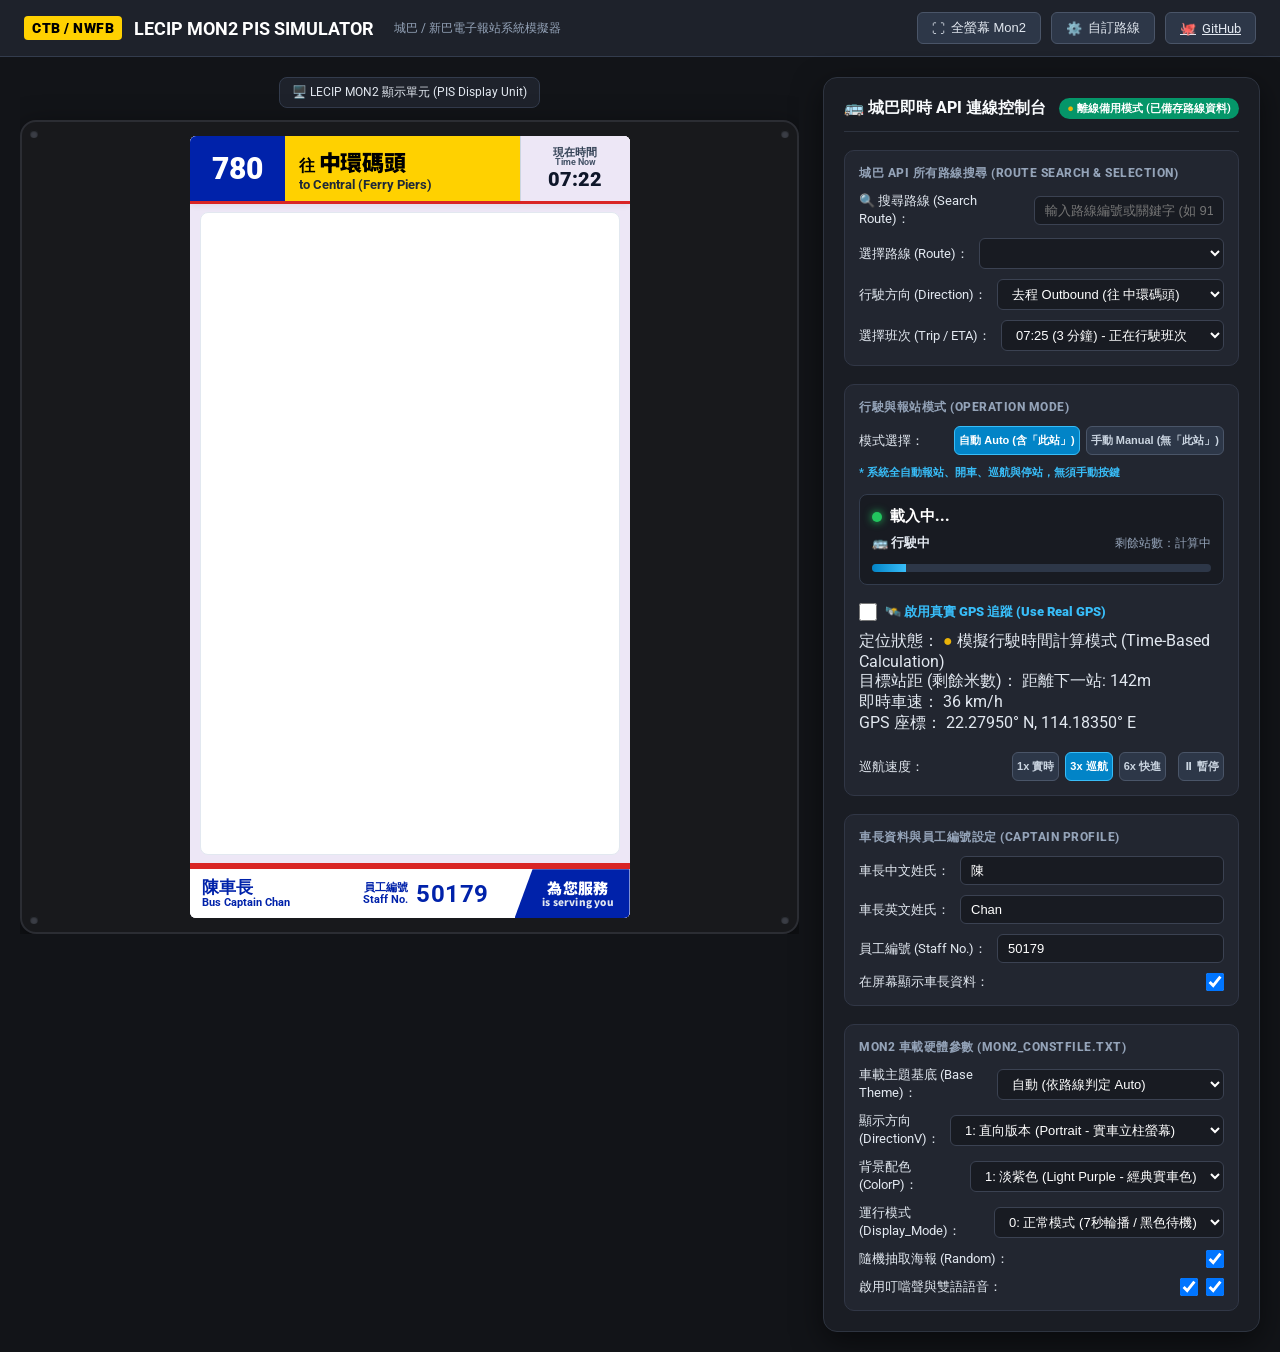
==== standalone.html @ 945780d8 "Add files via upload" ====
<!DOCTYPE html>
<html lang="zh-HK">
<head>
  <meta charset="UTF-8">
  <meta name="viewport" content="width=device-width, initial-scale=1.0">
  <title>CTB LECIP MON2 SIMULATOR | 城巴旅客資訊系統模擬器</title>
    <link rel="preconnect" href="https://fonts.googleapis.com">
  <link rel="preconnect" href="https://fonts.gstatic.com" crossorigin>
  <link href="https://fonts.googleapis.com/css2?family=Noto+Sans+HK:wght@400;500;700;900&family=Roboto:ital,wght@0,400;0,500;0,700;0,900;1,700&display=swap" rel="stylesheet">
  <style>
/* ==========================================================================
   CTB LECIP MON2 SIMULATOR - STYLESHEET
   Authentic Citybus / NWFB LECIP Mon2 Passenger Information System (PIS)
   ========================================================================== */

:root {
  --ctb-yellow: #FFD100;
  --ctb-blue: #004B87;
  --ctb-red: #D92525;
  --ctb-navy: #002B49;
  --cityflyer-red: #7A0016;
  --cityflyer-gold: #E5A823;
  --rickshaw-red: #8B1E1E;
  --nwfb-orange: #FF6600;
  --nwfb-green: #008060;
  --screen-grey-bg: #EAEBED;
  --screen-purple-bg: #EDE7F6;
  --lcd-border: #262626;
  --font-family: -apple-system, BlinkMacSystemFont, "Segoe UI", "PingFang HK", "Noto Sans HK", "Microsoft JhengHei", Roboto, sans-serif;
}

* {
  box-sizing: border-box;
  margin: 0;
  padding: 0;
}

body {
  font-family: var(--font-family);
  background: #121418;
  color: #E2E8F0;
  min-height: 100vh;
  display: flex;
  flex-direction: column;
  overflow-x: hidden;
}

/* App Header */
.app-topbar {
  background: #1E222B;
  border-bottom: 1px solid #333C4D;
  padding: 12px 24px;
  display: flex;
  justify-content: space-between;
  align-items: center;
  flex-wrap: wrap;
  gap: 12px;
}

.brand-title {
  display: flex;
  align-items: center;
  gap: 12px;
}

.ctb-badge {
  background: var(--ctb-yellow);
  color: #000;
  font-weight: 900;
  font-size: 14px;
  padding: 4px 8px;
  border-radius: 4px;
  letter-spacing: 0.5px;
}

.app-title-text {
  font-size: 18px;
  font-weight: 700;
  color: #FFF;
}

.app-subtitle {
  font-size: 12px;
  color: #94A3B8;
  margin-left: 8px;
}

.topbar-actions {
  display: flex;
  gap: 10px;
}

.btn-top {
  background: #2D3748;
  color: #E2E8F0;
  border: 1px solid #4A5568;
  padding: 6px 14px;
  border-radius: 6px;
  font-size: 13px;
  cursor: pointer;
  display: inline-flex;
  align-items: center;
  gap: 6px;
  transition: all 0.2s;
}

.btn-top:hover {
  background: #3B475A;
  color: #FFF;
}

/* Main Workspace Layout */
.app-workspace {
  display: flex;
  flex: 1;
  padding: 20px;
  gap: 24px;
  justify-content: center;
  align-items: flex-start;
  max-width: 1500px;
  margin: 0 auto;
  width: 100%;
}

/* Left: Display Viewport */
.display-viewport-container {
  display: flex;
  flex-direction: column;
  align-items: center;
  gap: 12px;
}

.viewport-toolbar {
  display: flex;
  gap: 8px;
  background: #1E222B;
  padding: 6px 12px;
  border-radius: 8px;
  border: 1px solid #333C4D;
  font-size: 12px;
}

.screen-housing {
  background: #18191C;
  padding: 16px;
  border-radius: 20px;
  box-shadow: 0 20px 40px rgba(0,0,0,0.6), inset 0 2px 4px rgba(255,255,255,0.1);
  border: 2px solid #2B2D33;
  position: relative;
}

.housing-bolt {
  position: absolute;
  width: 8px;
  height: 8px;
  background: #3A3D45;
  border-radius: 50%;
  box-shadow: inset 0 1px 2px rgba(0,0,0,0.8);
}
.bolt-tl { top: 8px; left: 8px; }
.bolt-tr { top: 8px; right: 8px; }
.bolt-bl { bottom: 8px; left: 8px; }
.bolt-br { bottom: 8px; right: 8px; }

/* The Mon2 Screen Frame */
.mon2-frame {
  background: var(--screen-grey-bg);
  color: #111827;
  overflow: hidden;
  position: relative;
  display: flex;
  flex-direction: column;
  box-shadow: inset 0 0 10px rgba(0,0,0,0.25);
  transition: all 0.3s cubic-bezier(0.4, 0, 0.2, 1);
  user-select: none;
}

/* Aspect Ratios: Vertical (9:16 ~ 420x746) vs Horizontal (16:9 ~ 720x405) */
.mon2-frame.vertical {
  width: 420px;
  height: 750px;
  border-radius: 8px;
}

.mon2-frame.horizontal {
  width: 760px;
  height: 440px;
  border-radius: 8px;
}

/* Theme Variations */
.mon2-frame.theme-grey {
  --mon2-bg: var(--screen-grey-bg);
  --mon2-card-bg: #FFFFFF;
}

.mon2-frame.theme-purple {
  --mon2-bg: var(--screen-purple-bg);
  --mon2-card-bg: #FAF5FF;
}

/* Screen Layers */
.screen-layer {
  position: absolute;
  top: 0;
  left: 0;
  width: 100%;
  height: 100%;
  display: flex;
  flex-direction: column;
  background: var(--mon2-bg);
}

.screen-layer.hidden {
  display: none !important;
}

#screen-off {
  background: #080808;
  box-shadow: inset 0 0 40px rgba(0,0,0,0.9);
  z-index: 100;
}

/* Standby Screens */
#screen-standby {
  z-index: 90;
  background: #0F172A;
  color: #F8FAFC;
  justify-content: center;
  align-items: center;
  padding: 30px;
  text-align: center;
}

/* Test Mode Blue Screen (Display_Mode=1 in Readme) */
.mon2-frame.display-mode-blue #screen-standby {
  background: #0044AA !important;
  color: #FFFFFF !important;
}

.standby-content {
  display: flex;
  flex-direction: column;
  align-items: center;
  gap: 16px;
}

.standby-logo .brand-text {
  font-size: 24px;
  font-weight: 900;
  letter-spacing: 2px;
  color: var(--ctb-yellow);
  text-shadow: 0 2px 4px rgba(0,0,0,0.5);
}

.standby-title {
  font-size: 32px;
  font-weight: 800;
  letter-spacing: 1px;
}

.standby-en {
  font-size: 16px;
  font-weight: 600;
  color: #94A3B8;
  letter-spacing: 2px;
}

.standby-clock {
  font-size: 48px;
  font-family: "Courier New", monospace;
  font-weight: 900;
  color: #38BDF8;
  background: rgba(0,0,0,0.4);
  padding: 8px 24px;
  border-radius: 8px;
  margin: 10px 0;
}

.standby-msg {
  font-size: 15px;
  line-height: 1.5;
  color: #CBD5E1;
}

.standby-qr-box {
  margin-top: 15px;
  display: flex;
  align-items: center;
  gap: 16px;
  background: rgba(255,255,255,0.1);
  padding: 12px 20px;
  border-radius: 10px;
  text-align: left;
}

.qr-mock {
  width: 54px;
  height: 54px;
  background: #FFF;
  border-radius: 4px;
  display: flex;
  justify-content: center;
  align-items: center;
  position: relative;
}

.qr-mock::before {
  content: "";
  position: absolute;
  width: 42px;
  height: 42px;
  background: repeating-conic-gradient(#000 0% 25%, #FFF 0% 50%) 50% / 10px 10px;
}

.qr-text {
  font-size: 13px;
  color: #FFF;
  line-height: 1.4;
}

/* ==========================================================================
   MON2 ACTIVE SCREEN UI
   ========================================================================== */
#screen-run {
  display: flex;
  flex-direction: column;
  height: 100%;
}

/* 1. Header Bar */
.mon2-header {
  background: #FFFFFF;
  display: flex;
  align-items: center;
  padding: 10px 14px;
  border-bottom: 3px solid var(--ctb-yellow);
  box-shadow: 0 2px 6px rgba(0,0,0,0.06);
  gap: 12px;
  min-height: 68px;
}

.mode-cityflyer .mon2-header {
  border-bottom: 3px solid var(--cityflyer-gold);
}

.mode-rickshaw .mon2-header {
  border-bottom: 3px solid #FFD700;
}

.mode-nwfb .mon2-header {
  border-bottom: 3px solid var(--nwfb-orange);
}

.header-route-badge {
  background: var(--ctb-yellow);
  color: #000;
  font-weight: 900;
  font-size: 30px;
  padding: 4px 14px;
  border-radius: 8px;
  box-shadow: 0 2px 4px rgba(0,0,0,0.15);
  display: flex;
  align-items: center;
  justify-content: center;
  min-width: 80px;
  line-height: 1.1;
}

.header-dest-box {
  flex: 1;
  display: flex;
  flex-direction: column;
  justify-content: center;
  overflow: hidden;
}

.dest-zh {
  font-size: 22px;
  font-weight: 900;
  color: #111827;
  white-space: nowrap;
  overflow: hidden;
  text-overflow: ellipsis;
}

.dest-en {
  font-size: 13px;
  font-weight: 700;
  color: #4B5563;
  white-space: nowrap;
  overflow: hidden;
  text-overflow: ellipsis;
}

.header-time-box {
  text-align: right;
  min-width: 75px;
}

.time-label {
  font-size: 10px;
  font-weight: 600;
  color: #6B7280;
}

.time-value {
  font-size: 22px;
  font-weight: 900;
  color: #1F2937;
  font-family: "Segoe UI", Roboto, monospace;
}

/* Universal Hidden */
.hidden {
  display: none !important;
}

/* 2. Main Content Area */
.mon2-main {
  flex: 1;
  position: relative;
  overflow: hidden;
  display: flex;
  flex-direction: column;
  padding: 8px 10px;
  min-height: 0;
}

/* Mon2 Content Pages (Strictly One Active at a Time - 輪流轉頁，絕不堆疊) */
.content-page {
  display: none !important;
  flex: 1;
  flex-direction: column;
  height: 100%;
  max-height: 100%;
  overflow: hidden;
}

.content-page.active {
  display: flex !important;
  animation: fadeIn 0.3s ease-out;
}

@keyframes fadeIn {
  from { opacity: 0; transform: translateY(6px); }
  to { opacity: 1; transform: translateY(0); }
}

/* PAGE 0: Primary Stop Announcement */
#page-stop-primary {
  display: flex;
  flex-direction: column;
  gap: 10px;
}

.stop-status-badge {
  background: var(--ctb-blue);
  color: #FFF;
  display: inline-flex;
  align-items: baseline;
  gap: 8px;
  padding: 5px 14px;
  border-radius: 6px;
  align-self: flex-start;
  box-shadow: 0 2px 4px rgba(0,0,0,0.1);
}

.mode-cityflyer .stop-status-badge {
  background: var(--cityflyer-red);
}

.stop-status-badge.arrived {
  background: #16A34A !important;
}

.status-zh {
  font-size: 18px;
  font-weight: 900;
}

.status-en {
  font-size: 12px;
  font-weight: 700;
  text-transform: capitalize;
}

.stop-number-box {
  background: #1F2937;
  color: #FFF;
  font-size: 26px;
  font-weight: 900;
  width: 44px;
  height: 44px;
  border-radius: 8px;
  display: flex;
  align-items: center;
  justify-content: center;
  margin-top: -4px;
}

.stop-name-container {
  margin-top: 4px;
}

.stop-name-zh {
  font-size: 38px;
  font-weight: 900;
  color: #0F172A;
  line-height: 1.15;
  letter-spacing: -0.5px;
}

.stop-name-en {
  font-size: 22px;
  font-weight: 800;
  color: #334155;
  line-height: 1.2;
  margin-top: 2px;
}

.stop-sub-title {
  font-size: 13px;
  font-weight: 600;
  color: #64748B;
  margin-top: 4px;
}

/* Landmarks & Secondary Box */
.stop-secondary-box {
  margin-top: 8px;
  display: flex;
  flex-direction: column;
  gap: 8px;
  flex: 1;
}

.landmarks-list {
  display: flex;
  flex-wrap: wrap;
  gap: 6px;
}

.landmark-item {
  background: #FFFFFF;
  color: #1E293B;
  font-size: 13px;
  font-weight: 700;
  padding: 4px 10px;
  border-radius: 6px;
  border: 1px solid #CBD5E1;
  box-shadow: 0 1px 2px rgba(0,0,0,0.04);
}

.special-notice-card {
  background: #FFFBEB;
  border: 1.5px solid #F59E0B;
  border-radius: 8px;
  padding: 10px 12px;
  display: flex;
  gap: 10px;
  box-shadow: 0 2px 4px rgba(245,158,11,0.1);
}

.special-notice-card.hidden {
  display: none;
}

.notice-icon {
  font-size: 20px;
}

.notice-body {
  flex: 1;
}

.notice-zh {
  font-size: 12px;
  font-weight: 800;
  color: #92400E;
  line-height: 1.4;
}

.notice-en {
  font-size: 11px;
  font-weight: 600;
  color: #B45309;
  line-height: 1.3;
  margin-top: 4px;
}

/* Terminus Alert Card */
.terminus-alert-card {
  margin-top: auto;
  background: linear-gradient(135deg, #1E293B, #0F172A);
  color: #FFF;
  padding: 18px;
  border-radius: 12px;
  text-align: center;
  border: 2px solid var(--ctb-yellow);
  box-shadow: 0 4px 12px rgba(0,0,0,0.2);
}

.terminus-title {
  font-size: 24px;
  font-weight: 900;
  color: var(--ctb-yellow);
  letter-spacing: 1px;
}

.terminus-desc {
  font-size: 14px;
  font-weight: 700;
  margin-top: 8px;
  line-height: 1.4;
}

.terminus-thanks {
  font-size: 11px;
  color: #94A3B8;
  margin-top: 10px;
}

/* Section Title Bar (For pages 1 & 2) */
.section-title-bar {
  background: #FFFFFF;
  padding: 8px 14px;
  border-radius: 8px;
  display: flex;
  align-items: baseline;
  gap: 8px;
  box-shadow: 0 1px 3px rgba(0,0,0,0.06);
  border-left: 4px solid var(--ctb-blue);
  margin-bottom: 10px;
}

.section-title-bar.interchange-header {
  border-left-color: #059669;
}

.bar-zh {
  font-size: 18px;
  font-weight: 900;
  color: #0F172A;
}

.bar-en {
  font-size: 13px;
  font-weight: 700;
  color: #64748B;
}

.page-indicator {
  margin-left: auto;
  font-size: 12px;
  font-weight: 800;
  color: #94A3B8;
}

/* PAGE 1: Upcoming Stops Progression */
.upcoming-stops-list {
  display: flex;
  flex-direction: column;
  gap: 8px;
  flex: 1;
}

.progress-stop-row {
  background: #FFFFFF;
  border-radius: 8px;
  padding: 10px 14px;
  display: flex;
  align-items: center;
  gap: 12px;
  border: 1px solid #E2E8F0;
  transition: all 0.2s;
}

.progress-stop-row.current-stop {
  border: 2px solid var(--ctb-blue);
  background: #EFF6FF;
}

.stop-dot-col {
  display: flex;
  flex-direction: column;
  align-items: center;
  position: relative;
  width: 16px;
}

.stop-dot-col .dot {
  width: 12px;
  height: 12px;
  border-radius: 50%;
  background: #94A3B8;
  border: 2px solid #FFF;
  box-shadow: 0 0 0 1px #CBD5E1;
}

.stop-dot-col .active-dot {
  background: var(--ctb-blue);
  box-shadow: 0 0 0 2px var(--ctb-yellow);
}

.stop-seq-col {
  font-size: 16px;
  font-weight: 800;
  color: #64748B;
  min-width: 22px;
}

.stop-names-col {
  flex: 1;
  overflow: hidden;
}

.stop-names-col .name-zh {
  font-size: 17px;
  font-weight: 900;
  color: #0F172A;
  white-space: nowrap;
  overflow: hidden;
  text-overflow: ellipsis;
}

.tag-term {
  background: var(--ctb-red);
  color: #FFF;
  font-size: 10px;
  padding: 1px 4px;
  border-radius: 3px;
  vertical-align: middle;
  margin-left: 4px;
}

.stop-names-col .name-en {
  font-size: 12px;
  font-weight: 700;
  color: #64748B;
  white-space: nowrap;
  overflow: hidden;
  text-overflow: ellipsis;
}

.stop-eta-col {
  text-align: right;
  min-width: 70px;
}

.stop-eta-col .eta-num {
  font-size: 18px;
  font-weight: 900;
  color: #0284C7;
}

.stop-eta-col .eta-unit {
  font-size: 10px;
  font-weight: 600;
  color: #64748B;
  display: block;
}

/* PAGE 2: Interchange Routes Table */
.interchange-table-wrapper {
  background: #FFFFFF;
  border-radius: 8px;
  overflow: hidden;
  border: 1px solid #E2E8F0;
  flex: 1;
}

.interchange-table {
  width: 100%;
  border-collapse: collapse;
}

.interchange-table th {
  background: #F8FAFC;
  padding: 8px 10px;
  font-size: 12px;
  font-weight: 800;
  color: #475569;
  border-bottom: 2px solid #CBD5E1;
  text-align: left;
}

.interchange-table td {
  padding: 10px;
  border-bottom: 1px solid #F1F5F9;
  vertical-align: middle;
}

.ic-route-badge {
  background: #1E293B;
  color: #FFF;
  font-weight: 900;
  font-size: 15px;
  padding: 3px 8px;
  border-radius: 4px;
  display: inline-block;
}

.ic-dest-zh {
  font-size: 15px;
  font-weight: 900;
  color: #0F172A;
}

.ic-dest-en {
  font-size: 11px;
  font-weight: 600;
  color: #64748B;
}

.ic-eta-val {
  font-size: 18px;
  color: #059669;
}

.ic-eta-unit {
  font-size: 10px;
  font-weight: 600;
  color: #64748B;
  line-height: 1;
}

.interchange-footer {
  font-size: 10px;
  color: #64748B;
  text-align: center;
  margin-top: 6px;
}

/* PAGE 3: Electronic Poster */
#page-poster {
  display: flex;
  flex-direction: column;
}

.poster-container {
  background: #FFFFFF;
  border-radius: 12px;
  padding: 20px;
  box-shadow: 0 4px 12px rgba(0,0,0,0.06);
  display: flex;
  flex-direction: column;
  align-items: center;
  text-align: center;
  flex: 1;
}

.poster-tag {
  background: #F1F5F9;
  color: #475569;
  font-size: 11px;
  font-weight: 800;
  padding: 4px 12px;
  border-radius: 20px;
  text-transform: uppercase;
  margin-bottom: 16px;
}

.poster-visual {
  margin: 10px 0 16px 0;
}

.poster-icon-wrapper {
  width: 96px;
  height: 96px;
  border-radius: 24px;
  display: flex;
  align-items: center;
  justify-content: center;
  box-shadow: 0 8px 16px rgba(0,0,0,0.15);
}

.poster-title-zh {
  font-size: 26px;
  font-weight: 900;
  color: #0F172A;
  margin-bottom: 4px;
}

.poster-title-en {
  font-size: 16px;
  font-weight: 800;
  color: #475569;
  margin-bottom: 12px;
}

.poster-desc-zh {
  font-size: 14px;
  font-weight: 700;
  color: #334155;
  line-height: 1.5;
  margin-bottom: 6px;
}

.poster-desc-en {
  font-size: 12px;
  font-weight: 600;
  color: #64748B;
  line-height: 1.4;
}

/* 3. Footer Bar */
.mon2-footer {
  background: #FFFFFF;
  border-top: 2px solid #CBD5E1;
  padding: 8px 14px;
  display: flex;
  justify-content: space-between;
  align-items: center;
  min-height: 48px;
  font-size: 13px;
  gap: 10px;
}

.footer-brand {
  font-weight: 900;
  color: var(--ctb-blue);
  font-size: 14px;
  letter-spacing: 0.5px;
}

.mode-cityflyer .footer-brand {
  color: var(--cityflyer-red);
}

.footer-driver-box {
  background: #F1F5F9;
  padding: 4px 10px;
  border-radius: 6px;
  border: 1px dashed #94A3B8;
  cursor: pointer;
  display: flex;
  align-items: center;
  font-size: 12px;
  color: #475569;
  transition: all 0.2s;
  max-width: 62%;
  overflow: hidden;
}

.footer-driver-box:hover {
  background: #E2E8F0;
  border-color: #64748B;
}

.driver-info {
  display: flex;
  align-items: baseline;
  gap: 5px;
  white-space: nowrap;
  overflow: hidden;
  text-overflow: ellipsis;
}

.driver-label {
  font-weight: 700;
  color: #64748B;
  font-size: 11px;
}

.driver-name-zh {
  font-weight: 900;
  color: #0F172A;
  font-size: 13px;
}

.driver-name-en {
  font-weight: 700;
  color: #334155;
  font-size: 11px;
}

.driver-id-val {
  font-weight: 800;
  color: #0284C7;
  font-size: 11px;
  margin-left: 2px;
}

.app-promo-wrap {
  display: flex;
  align-items: center;
  gap: 6px;
  color: #0284C7;
  font-weight: 700;
}

.app-promo-wrap.hidden {
  display: none;
}

.footer-fare {
  font-size: 12px;
  color: #64748B;
}

.footer-fare strong {
  font-size: 15px;
  color: #0F172A;
}

/* Horizontal Layout Adaptations */
.mon2-frame.horizontal .mon2-main {
  flex-direction: row;
  gap: 16px;
}

.mon2-frame.horizontal #page-stop-primary {
  flex: 1.2;
}

.mon2-frame.horizontal .stop-name-zh {
  font-size: 32px;
}

.mon2-frame.horizontal .stop-name-en {
  font-size: 18px;
}

/* ==========================================================================
   RIGHT: DRIVER / SIMULATOR CONTROL CONSOLE
   ========================================================================== */
.control-console {
  background: #1A1D24;
  border: 1px solid #2E3440;
  border-radius: 14px;
  width: 480px;
  padding: 20px;
  box-shadow: 0 10px 30px rgba(0,0,0,0.5);
  display: flex;
  flex-direction: column;
  gap: 18px;
}

.console-header {
  border-bottom: 1px solid #2E3440;
  padding-bottom: 12px;
  display: flex;
  justify-content: space-between;
  align-items: center;
}

.console-title {
  font-size: 16px;
  font-weight: 800;
  color: #F8FAFC;
  display: flex;
  align-items: center;
  gap: 8px;
}

.console-status-pill {
  font-size: 11px;
  font-weight: 700;
  padding: 3px 8px;
  border-radius: 12px;
  background: #059669;
  color: #FFF;
}

.console-section {
  background: #222630;
  border: 1px solid #313746;
  border-radius: 10px;
  padding: 14px;
  display: flex;
  flex-direction: column;
  gap: 10px;
}

.section-label {
  font-size: 12px;
  font-weight: 800;
  color: #94A3B8;
  text-transform: uppercase;
  letter-spacing: 0.5px;
}

/* Control Buttons Grid */
.controls-grid {
  display: grid;
  grid-template-columns: repeat(2, 1fr);
  gap: 10px;
}

.btn-ctrl {
  background: #2D3748;
  color: #F8FAFC;
  border: 1px solid #4A5568;
  padding: 10px 14px;
  border-radius: 8px;
  font-size: 13px;
  font-weight: 700;
  cursor: pointer;
  display: flex;
  align-items: center;
  justify-content: center;
  gap: 8px;
  transition: all 0.2s;
}

.btn-ctrl:hover {
  background: #3B475A;
  border-color: #718096;
}

.btn-ctrl.btn-primary {
  background: #0284C7;
  border-color: #38BDF8;
}

.btn-ctrl.btn-primary:hover {
  background: #0369A1;
}

.btn-ctrl.btn-success {
  background: #16A34A;
  border-color: #4ADE80;
}

.btn-ctrl.btn-success:hover {
  background: #15803D;
}

.btn-ctrl.btn-danger {
  background: #DC2626;
  border-color: #F87171;
}

.btn-ctrl.btn-danger:hover {
  background: #B91C1C;
}

.form-row {
  display: flex;
  align-items: center;
  justify-content: space-between;
  font-size: 13px;
  gap: 10px;
}

.form-select, .form-input {
  background: #181B22;
  border: 1px solid #3B4252;
  color: #FFF;
  padding: 6px 10px;
  border-radius: 6px;
  font-size: 13px;
  flex: 1;
}

/* Custom Route Modal */
.modal-overlay {
  position: fixed;
  top: 0;
  left: 0;
  width: 100vw;
  height: 100vh;
  background: rgba(0,0,0,0.75);
  display: flex;
  align-items: center;
  justify-content: center;
  z-index: 999;
}

.modal-overlay.hidden {
  display: none;
}

.modal-card {
  background: #1E222B;
  border: 1px solid #3E4759;
  border-radius: 12px;
  width: 90%;
  max-width: 650px;
  padding: 24px;
  max-height: 90vh;
  overflow-y: auto;
  display: flex;
  flex-direction: column;
  gap: 16px;
}

.modal-title {
  font-size: 18px;
  font-weight: 800;
  color: #FFF;
}

.json-textarea {
  width: 100%;
  height: 250px;
  background: #121418;
  color: #38BDF8;
  border: 1px solid #333C4D;
  border-radius: 6px;
  padding: 10px;
  font-family: monospace;
  font-size: 12px;
  resize: vertical;
}

/* Responsive adjustments */
@media (max-width: 980px) {
  .app-workspace {
    flex-direction: column;
    align-items: center;
  }
  .control-console {
    width: 100%;
    max-width: 480px;
  }
}


/* ==========================================================================
   PHOTO 1 & PHOTO 2 REAL-LIFE BUS DISPLAY ADAPTATIONS
   ========================================================================== */

/* Visibility toggles between Vertical and Horizontal screens */
.mon2-frame.vertical .vertical-only {
  display: flex !important;
}
.mon2-frame.vertical .horizontal-only {
  display: none !important;
}

.mon2-frame.horizontal .vertical-only {
  display: none !important;
}
.mon2-frame.horizontal .horizontal-only {
  display: flex !important;
}

/* 1. Header Layout Adaptations */
.dest-zh-wrap {
  display: flex;
  align-items: baseline;
  gap: 4px;
}
.dest-prefix {
  font-size: 16px;
  font-weight: 700;
  color: #374151;
}

/* Horizontal Screen Header Driver Card (Photo 2 Reference) */
.header-driver-box {
  background: #E6007E;
  color: #FFFFFF;
  border-radius: 6px;
  padding: 4px 12px;
  display: flex;
  align-items: center;
  box-shadow: 0 1px 3px rgba(0,0,0,0.2);
  cursor: pointer;
  transition: all 0.2s;
  user-select: none;
}

.header-driver-box:hover {
  filter: brightness(1.08);
}

.mode-ctb .header-driver-box {
  background: #004B87;
}

.h-driver-wrap {
  display: flex;
  align-items: center;
  gap: 16px;
}

.h-driver-col {
  display: flex;
  flex-direction: column;
  justify-content: center;
}

.col-name .h-driver-name-zh {
  font-size: 15px;
  font-weight: 900;
  line-height: 1.1;
}
.col-name .h-driver-name-en {
  font-size: 10px;
  font-weight: 600;
  opacity: 0.9;
}

.col-motto .h-motto-zh {
  font-size: 15px;
  font-weight: 900;
  line-height: 1.1;
}
.col-motto .h-motto-en {
  font-size: 10px;
  font-weight: 600;
  opacity: 0.9;
}

.col-id .h-id-label {
  font-size: 9px;
  font-weight: 700;
  opacity: 0.85;
}
.col-id .h-id-num {
  font-size: 20px;
  font-weight: 900;
  font-family: -apple-system, BlinkMacSystemFont, "Segoe UI", Roboto, monospace;
  line-height: 1;
}

.h-driver-app {
  font-size: 12px;
  font-weight: 800;
  display: flex;
  align-items: center;
  gap: 6px;
}

/* 2. Vertical Subheader Bar & Stop Ladder (Photo 1 Reference) */
.stop-subheader-bar {
  display: flex;
  justify-content: space-between;
  align-items: center;
  padding: 4px 8px;
  background: #F8FAFC;
  border-bottom: 1px solid #E2E8F0;
}

.stop-status-pill {
  display: inline-flex;
  align-items: center;
  gap: 6px;
  background: #F97316;
  color: #FFFFFF;
  padding: 3px 10px;
  border-radius: 4px;
  font-weight: 900;
  box-shadow: 0 1px 2px rgba(0,0,0,0.15);
}

.stop-status-pill.arrived {
  background: #16A34A;
}

.status-arrow {
  font-size: 11px;
}

.subheader-page-num {
  font-size: 12px;
  font-weight: 800;
  color: #64748B;
}

.stop-main-card {
  display: flex;
  align-items: center;
  gap: 12px;
  background: #FFFFFF;
  padding: 8px 12px;
  border-bottom: 2px solid #E2E8F0;
}

.stop-seq-circle {
  width: 38px;
  height: 38px;
  border-radius: 50%;
  background: #16A34A;
  color: #FFFFFF;
  font-size: 20px;
  font-weight: 900;
  display: flex;
  align-items: center;
  justify-content: center;
  box-shadow: 0 2px 4px rgba(22,163,74,0.3);
  flex-shrink: 0;
}

.stop-title-group {
  flex: 1;
  overflow: hidden;
}

.stop-title-group .stop-name-zh {
  font-size: 28px;
  font-weight: 900;
  color: #0F172A;
  line-height: 1.1;
  white-space: nowrap;
  overflow: hidden;
  text-overflow: ellipsis;
}

.stop-title-group .stop-name-en {
  font-size: 15px;
  font-weight: 800;
  color: #475569;
  line-height: 1.2;
  white-space: nowrap;
  overflow: hidden;
  text-overflow: ellipsis;
}

.stop-title-group .stop-sub-title {
  font-size: 12px;
  font-weight: 600;
  color: #64748B;
  margin-top: 2px;
}

/* Stop Ladder (Alternating Yellow & White rows as in Photo 1) */
.ladder-wrapper {
  flex: 1;
  overflow-y: auto;
  position: relative;
  background: #FFFFFF;
  border: 1px solid #E2E8F0;
  border-radius: 4px;
}

.ladder-stops-list {
  display: flex;
  flex-direction: column;
}

.ladder-row {
  display: flex;
  align-items: center;
  padding: 6px 10px;
  min-height: 42px;
  border-bottom: 1px solid rgba(0,0,0,0.06);
  position: relative;
  transition: all 0.2s;
}

.ladder-row.row-yellow {
  background-color: #FFD100;
  color: #000000;
}

.ladder-row.row-white {
  background-color: #FFFFFF;
  color: #0F172A;
}

.ladder-row.row-current {
  font-weight: 900;
}

.ladder-circle-col {
  width: 32px;
  display: flex;
  flex-direction: column;
  align-items: center;
  position: relative;
  flex-shrink: 0;
}

.ladder-circle {
  width: 24px;
  height: 24px;
  border-radius: 50%;
  display: flex;
  align-items: center;
  justify-content: center;
  font-size: 13px;
  font-weight: 900;
  color: #FFFFFF;
  z-index: 2;
}

.circle-green {
  background: #16A34A;
  box-shadow: 0 0 0 2px #FFFFFF;
}

.circle-blue {
  background: #2563EB;
}

.ladder-line {
  position: absolute;
  top: 24px;
  bottom: -20px;
  width: 3px;
  background: #2563EB;
  z-index: 1;
}

.ladder-names-col {
  flex: 1;
  padding-left: 10px;
  overflow: hidden;
}

.ladder-name-zh {
  font-size: 16px;
  font-weight: 900;
  white-space: nowrap;
  overflow: hidden;
  text-overflow: ellipsis;
  line-height: 1.2;
}

.ladder-name-en {
  font-size: 11px;
  font-weight: 700;
  opacity: 0.85;
  white-space: nowrap;
  overflow: hidden;
  text-overflow: ellipsis;
}

.ladder-eta-col {
  text-align: right;
  min-width: 44px;
  font-size: 12px;
  font-weight: 800;
}

.tag-current {
  background: #16A34A;
  color: #FFF;
  font-size: 10px;
  padding: 2px 6px;
  border-radius: 4px;
}

.eta-mins {
  font-size: 14px;
  font-weight: 900;
  color: #0284C7;
}

.eta-min-text {
  font-size: 10px;
  color: #64748B;
  margin-left: 2px;
}

/* 3. Vertical Bottom Driver Bar (Photo 1 Reference) */
.mon2-frame.vertical .mon2-footer {
  padding: 0;
  min-height: 54px;
  background: #FFFFFF;
  border-top: 3px solid #D92525;
  overflow: hidden;
}

.v-driver-card {
  width: 100%;
  height: 52px;
  display: flex;
  align-items: stretch;
  cursor: pointer;
  user-select: none;
  transition: all 0.2s;
}

.v-driver-card:hover {
  background: #F8FAFC;
}

.v-driver-content {
  width: 100%;
  display: flex;
  align-items: stretch;
}

.v-col {
  display: flex;
  flex-direction: column;
  justify-content: center;
}

.v-col-captain {
  flex: 1.1;
  padding-left: 12px;
}

.v-captain-zh {
  font-size: 17px;
  font-weight: 900;
  color: #0F172A;
  line-height: 1.1;
}

.v-captain-en {
  font-size: 11px;
  font-weight: 700;
  color: #334155;
  line-height: 1.2;
}

.v-col-id {
  flex: 1.3;
  display: flex;
  flex-direction: row;
  align-items: center;
  gap: 8px;
  padding: 0 8px;
}

.v-id-label {
  display: flex;
  flex-direction: column;
  text-align: right;
}

.v-id-label .zh {
  font-size: 11px;
  font-weight: 900;
  color: #334155;
  line-height: 1.1;
}

.v-id-label .en {
  font-size: 9px;
  font-weight: 700;
  color: #64748B;
  line-height: 1.1;
}

.v-id-num {
  font-size: 24px;
  font-weight: 900;
  font-family: -apple-system, BlinkMacSystemFont, "Segoe UI", Roboto, monospace;
  color: #0F172A;
  letter-spacing: 0.5px;
}

.v-col-motto {
  width: 110px;
  background: #002B49;
  color: #FFFFFF;
  display: flex;
  flex-direction: column;
  align-items: center;
  justify-content: center;
  clip-path: polygon(15px 0%, 100% 0%, 100% 100%, 0% 100%);
  padding-left: 10px;
}

.v-motto-zh {
  font-size: 15px;
  font-weight: 900;
  line-height: 1.1;
  letter-spacing: 0.5px;
}

.v-motto-en {
  font-size: 10px;
  font-weight: 600;
  color: #E2E8F0;
  line-height: 1.1;
}

.v-driver-app {
  width: 100%;
  display: flex;
  align-items: center;
  justify-content: center;
  gap: 8px;
  color: #0284C7;
  font-size: 13px;
  font-weight: 800;
}

/* 4. Horizontal Screen Footer */
.h-footer-bar {
  width: 100%;
  display: flex;
  justify-content: space-between;
  align-items: center;
  padding: 6px 14px;
  background: #FFFFFF;
  border-top: 1px solid #CBD5E1;
  font-size: 11px;
  color: #64748B;
}

.h-footer-brand {
  font-weight: 900;
  color: var(--ctb-blue);
  font-size: 13px;
}

.h-footer-eta-label {
  font-weight: 700;
  color: #475569;
}


/* ==========================================================================
   AUTHENTIC 5-STAGE PAGE ROTATION (版面輪替) STYLES
   ========================================================================== */

/* Page Top Strip with Callout & Cycle Indicator */
.page-top-strip {
  display: flex;
  justify-content: space-between;
  align-items: center;
  padding: 6px 12px;
  background: #F1F5F9;
  border-bottom: 2px solid #CBD5E1;
  margin-bottom: 6px;
  border-radius: 6px;
}

.status-callout {
  display: inline-flex;
  align-items: center;
  gap: 6px;
  color: #FFFFFF;
  font-weight: 900;
  padding: 4px 10px;
  border-radius: 4px;
  box-shadow: 0 1px 3px rgba(0,0,0,0.15);
}

.zh-callout, .en-callout, .bi-callout {
  background: #EA580C;
}

.status-callout.arrived {
  background: #16A34A !important;
}

.status-indicator-arrow {
  font-size: 11px;
}

.status-text {
  font-size: 15px;
  letter-spacing: 0.5px;
}

.page-cycle-tag {
  font-size: 12px;
  font-weight: 800;
  color: #64748B;
  background: #E2E8F0;
  padding: 2px 8px;
  border-radius: 4px;
}

/* Trio Stops Container (3-Stop View from Photos 2-5, 7-8) */
.trio-stops-container {
  display: flex;
  flex-direction: column;
  flex: 1;
  background: #FFFFFF;
  border: 1px solid #E2E8F0;
  border-radius: 8px;
  overflow: hidden;
}

.trio-row {
  display: flex;
  align-items: center;
  padding: 16px 14px;
  border-bottom: 2px solid #F1F5F9;
  flex: 1;
  transition: all 0.2s;
  position: relative;
}

.trio-row:last-child {
  border-bottom: none;
}

.trio-row.row-active {
  background: #F8FAFC;
}

.trio-seq-col {
  width: 44px;
  display: flex;
  flex-direction: column;
  align-items: center;
  position: relative;
  flex-shrink: 0;
}

.trio-circle {
  width: 36px;
  height: 36px;
  border-radius: 50%;
  display: flex;
  align-items: center;
  justify-content: center;
  font-size: 18px;
  font-weight: 900;
  z-index: 2;
  box-shadow: 0 2px 4px rgba(0,0,0,0.15);
}

.circle-active {
  background: #DC2626;
  color: #FFFFFF;
}

.circle-upcoming {
  background: #FFFFFF;
  color: #0284C7;
  border: 3px solid #0284C7;
}

.trio-arrow-line {
  position: absolute;
  top: 36px;
  bottom: -36px;
  width: 4px;
  background: #0284C7;
  z-index: 1;
}

.trio-arrow-line::after {
  content: "";
  position: absolute;
  bottom: 0;
  left: 50%;
  transform: translateX(-50%);
  border-left: 6px solid transparent;
  border-right: 6px solid transparent;
  border-top: 8px solid #0284C7;
}

.trio-name-col {
  flex: 1;
  padding: 0 16px;
  overflow: hidden;
}

.trio-main-name {
  font-size: 26px;
  font-weight: 900;
  color: #0F172A;
  line-height: 1.15;
  white-space: nowrap;
  overflow: hidden;
  text-overflow: ellipsis;
}

.trio-sub-text {
  font-size: 14px;
  font-weight: 700;
  color: #64748B;
  margin-top: 4px;
  white-space: nowrap;
  overflow: hidden;
  text-overflow: ellipsis;
}

.trio-eta-col {
  text-align: right;
  min-width: 65px;
  display: flex;
  flex-direction: column;
  align-items: flex-end;
  justify-content: center;
}

.tag-active-stop {
  background: #16A34A;
  color: #FFFFFF;
  font-size: 13px;
  font-weight: 900;
  padding: 4px 10px;
  border-radius: 4px;
}

.eta-big {
  font-size: 24px;
  font-weight: 900;
  color: #0284C7;
  line-height: 1;
}

.eta-unit-text {
  font-size: 11px;
  font-weight: 700;
  color: #64748B;
}

/* Bilingual Ladder Row (Photo 6 Reference) */
.ladder-names-bilingual {
  flex: 1;
  display: flex;
  justify-content: space-between;
  align-items: baseline;
  padding: 0 12px;
  gap: 12px;
  overflow: hidden;
}

.ladder-zh-col {
  font-size: 16px;
  font-weight: 900;
  white-space: nowrap;
  overflow: hidden;
  text-overflow: ellipsis;
}

.ladder-en-col {
  font-size: 12px;
  font-weight: 700;
  opacity: 0.85;
  white-space: nowrap;
  overflow: hidden;
  text-overflow: ellipsis;
  text-align: right;
}

/* Console Rotation Control Buttons */
.rotation-pills-bar {
  display: grid;
  grid-template-columns: repeat(5, 1fr);
  gap: 6px;
}

.btn-pill {
  background: #2D3748;
  color: #CBD5E1;
  border: 1px solid #4A5568;
  padding: 6px 4px;
  border-radius: 6px;
  font-size: 11px;
  font-weight: 800;
  cursor: pointer;
  text-align: center;
  transition: all 0.2s;
}

.btn-pill:hover {
  background: #3B475A;
  color: #FFFFFF;
}

.btn-pill.pill-active {
  background: #0284C7;
  color: #FFFFFF;
  border-color: #38BDF8;
}


/* ==========================================================================
   AUTHENTIC ELECTRONIC POSTER (MODE 4) CARD STYLES
   ========================================================================== */
.poster-full-card {
  width: 100%;
  height: 100%;
  display: flex;
  flex-direction: column;
  padding: 12px;
  border-radius: 8px;
  box-shadow: inset 0 0 10px rgba(0,0,0,0.05);
  overflow-y: auto;
  gap: 8px;
  animation: fadeIn 0.3s ease-out;
}

.poster-top-bar {
  display: flex;
  justify-content: space-between;
  align-items: center;
  border-bottom: 1px solid rgba(0,0,0,0.08);
  padding-bottom: 4px;
}

.poster-brand-logo {
  display: flex;
  align-items: baseline;
  gap: 6px;
  font-weight: 900;
}

.logo-red-arc {
  color: #D92525;
  font-size: 16px;
}

.logo-brand-zh {
  font-size: 17px;
  color: #004B87;
}

.logo-brand-en {
  font-size: 13px;
  color: #004B87;
  font-style: italic;
}

.poster-file-tag {
  font-size: 10px;
  font-weight: 800;
  color: #64748B;
  background: rgba(0,0,0,0.05);
  padding: 2px 6px;
  border-radius: 4px;
}

.poster-header-pill {
  align-self: center;
  color: #FFFFFF;
  font-size: 12px;
  font-weight: 900;
  padding: 4px 14px;
  border-radius: 20px;
  text-transform: uppercase;
  letter-spacing: 0.5px;
  box-shadow: 0 2px 4px rgba(0,0,0,0.12);
}

.poster-hero-visual {
  display: flex;
  justify-content: center;
  align-items: center;
  min-height: 110px;
  margin: 4px 0;
}

/* Specific Graphic Containers */
.graphic-h2-wrap {
  width: 100%;
  text-align: center;
}

.h2-banner-ribbon {
  background: #22C55E;
  color: #FFFFFF;
  padding: 4px 12px;
  border-radius: 4px;
  display: inline-block;
  font-size: 13px;
  font-weight: 900;
  box-shadow: 0 2px 4px rgba(0,0,0,0.15);
}

.graphic-twodollar-wrap {
  text-align: center;
}

.twodollar-badge-row {
  display: flex;
  align-items: center;
  justify-content: center;
  gap: 8px;
}

.badge-coin {
  background: #EA580C;
  color: #FFFFFF;
  font-size: 26px;
  font-weight: 900;
  width: 46px;
  height: 46px;
  border-radius: 50%;
  display: flex;
  align-items: center;
  justify-content: center;
  box-shadow: 0 3px 6px rgba(234,88,12,0.3);
}

.badge-title {
  font-size: 18px;
  font-weight: 900;
  color: #C2410C;
}

.buses-mini-lineup {
  display: flex;
  justify-content: center;
  gap: 8px;
  margin-top: 8px;
}

.mini-bus-icon {
  padding: 3px 10px;
  border-radius: 4px;
  color: #FFFFFF;
  font-size: 12px;
  font-weight: 900;
}
.mini-bus-icon.yellow { background: #EAB308; color: #000; }
.mini-bus-icon.orange { background: #EA580C; }
.mini-bus-icon.red { background: #DC2626; }

.graphic-bell-wrap {
  display: flex;
  flex-direction: column;
  align-items: center;
  gap: 6px;
}

.bell-button-circle {
  width: 64px;
  height: 64px;
  border-radius: 50%;
  background: #DC2626;
  border: 4px solid #FEE2E2;
  display: flex;
  align-items: center;
  justify-content: center;
  box-shadow: 0 4px 10px rgba(220,38,38,0.3);
}

.bell-ring-btn {
  color: #FFFFFF;
  font-size: 14px;
  font-weight: 900;
  letter-spacing: 1px;
}

.bell-hand-icon {
  font-size: 13px;
  font-weight: 800;
  color: #991B1B;
}

.graphic-handrail-wrap {
  display: flex;
  justify-content: center;
}

.handrail-yellow-stanchion {
  background: #FACC15;
  color: #854D0E;
  padding: 10px 24px;
  border-radius: 24px;
  font-weight: 900;
  font-size: 16px;
  border: 3px solid #FEF08A;
  box-shadow: 0 4px 8px rgba(0,0,0,0.1);
}

.graphic-app-wrap {
  display: flex;
  align-items: center;
  justify-content: center;
  gap: 14px;
}

.app-phone-mockup {
  background: #1E293B;
  color: #FFFFFF;
  padding: 8px 12px;
  border-radius: 8px;
  box-shadow: 0 4px 8px rgba(0,0,0,0.2);
}

.phone-screen-header {
  font-size: 10px;
  color: #38BDF8;
  font-weight: 700;
}

.phone-eta-row {
  display: flex;
  align-items: baseline;
  gap: 6px;
  font-size: 12px;
  margin-top: 4px;
}

.eta-tag {
  background: #0284C7;
  color: #FFF;
  font-size: 10px;
  padding: 1px 4px;
  border-radius: 3px;
}

.app-qr-box {
  display: flex;
  flex-direction: column;
  align-items: center;
  gap: 4px;
  font-size: 10px;
  font-weight: 800;
  color: #475569;
}

.qr-mock-small {
  width: 44px;
  height: 44px;
  background: repeating-conic-gradient(#000 0% 25%, #FFF 0% 50%) 50% / 8px 8px;
  border: 2px solid #CBD5E1;
  border-radius: 4px;
}

.generic-icon-circle {
  width: 64px;
  height: 64px;
  border-radius: 16px;
  display: flex;
  align-items: center;
  justify-content: center;
  box-shadow: 0 4px 8px rgba(0,0,0,0.15);
}

.poster-text-content {
  text-align: center;
}

.poster-main-zh {
  font-size: 22px;
  font-weight: 900;
  line-height: 1.15;
}

.poster-main-en {
  font-size: 14px;
  font-weight: 800;
  color: #475569;
  line-height: 1.2;
}

.poster-sub-zh {
  font-size: 13px;
  font-weight: 800;
  color: #1E293B;
  margin-top: 4px;
}

.poster-sub-en {
  font-size: 11px;
  font-weight: 600;
  color: #64748B;
}

.poster-bullets-box {
  background: rgba(255,255,255,0.85);
  border: 1px solid rgba(0,0,0,0.06);
  border-radius: 6px;
  padding: 8px 10px;
  display: flex;
  flex-direction: column;
  gap: 4px;
  margin: 4px 0;
}

.bullet-row {
  display: flex;
  align-items: baseline;
  gap: 6px;
  font-size: 12px;
  font-weight: 700;
  color: #1E293B;
}

.bullet-check {
  color: #16A34A;
  font-weight: 900;
  font-size: 11px;
}

.poster-desc-text {
  font-size: 11px;
  color: #475569;
  line-height: 1.4;
  text-align: center;
}

.poster-foot-strip {
  margin-top: auto;
  display: flex;
  justify-content: space-between;
  align-items: center;
  border-top: 1px solid rgba(0,0,0,0.08);
  padding-top: 4px;
  font-size: 10px;
  color: #64748B;
}

.foot-sponsor {
  display: flex;
  align-items: center;
  gap: 6px;
}

.anniv-badge {
  background: #E11D48;
  color: #FFFFFF;
  font-size: 9px;
  font-weight: 900;
  padding: 1px 4px;
  border-radius: 3px;
}


/* ==========================================================================
   AUTOMATED CITYBUS API ENGINE & LIVE PROGRESS STYLES
   ========================================================================== */
.trip-live-card {
  background: #181B22;
  border: 1px solid #333C4D;
  border-radius: 8px;
  padding: 12px;
  display: flex;
  flex-direction: column;
  gap: 8px;
}

.live-stop-header {
  display: flex;
  align-items: center;
  gap: 8px;
}

.live-pulse-dot {
  width: 10px;
  height: 10px;
  border-radius: 50%;
  background: #22C55E;
  box-shadow: 0 0 8px #22C55E;
  animation: livePulse 1.5s infinite;
}

@keyframes livePulse {
  0% { transform: scale(0.95); opacity: 0.8; }
  50% { transform: scale(1.3); opacity: 1; }
  100% { transform: scale(0.95); opacity: 0.8; }
}

.live-status-row {
  display: flex;
  justify-content: space-between;
  align-items: center;
}

.live-progress-container {
  width: 100%;
  height: 8px;
  background: #2D3748;
  border-radius: 4px;
  overflow: hidden;
  margin-top: 4px;
}

.live-progress-bar {
  height: 100%;
  background: linear-gradient(90deg, #0284C7, #38BDF8);
  transition: width 0.4s ease-out;
}

.speed-buttons-group {
  display: flex;
  align-items: center;
  gap: 6px;
}


/* ==========================================================================
   MODE 3: 收費表 BASE (LECIP_Mon2_Fare_11.png / Fare_12.png / Fare_22.png)
   ========================================================================== */
.mode3-fare-base {
  width: 100%;
  height: 100%;
  display: flex;
  flex-direction: column;
  background: #FFFFFF;
  border-radius: 6px;
  overflow: hidden;
  border: 1px solid #CBD5E1;
}

/* Blue banner for Mode 3 header bar */
#panel-mode-3 .section-title-bar {
  background: #0022AA !important;
  color: #FFFFFF !important;
  border-left: none !important;
  border-radius: 4px 4px 0 0;
  padding: 6px 12px;
}

#panel-mode-3 .bar-zh {
  color: #FFFFFF !important;
  font-size: 20px;
  font-weight: 900;
}

#panel-mode-3 .bar-en {
  color: #E2E8F0 !important;
  font-size: 15px;
  font-weight: 800;
}

#panel-mode-3 .page-indicator {
  color: #FFFFFF !important;
  font-size: 16px;
  font-weight: 900;
}

/* Black Table Header */
.fare-black-header {
  background: #000000;
  color: #FFFFFF;
  padding: 8px 14px;
  display: flex;
  justify-content: space-between;
  align-items: center;
}

.fare-black-header .header-left .zh {
  font-size: 14px;
  font-weight: 900;
}

.fare-black-header .header-left .en {
  font-size: 11px;
  font-weight: 700;
  color: #CBD5E1;
}

.fare-black-header .header-right {
  text-align: right;
}

.fare-black-header .header-right .zh {
  font-size: 14px;
  font-weight: 900;
}

.fare-black-header .header-right .en {
  font-size: 11px;
  font-weight: 700;
  color: #CBD5E1;
}

/* Section Fare Rows */
.fare-stage-list {
  flex: 1;
  display: flex;
  flex-direction: column;
  background: #FFFFFF;
  overflow-y: auto;
}

.fare-stage-row {
  display: flex;
  justify-content: space-between;
  align-items: center;
  padding: 14px 16px;
  border-bottom: 1px solid #E2E8F0;
}

.fare-stage-row:nth-child(even) {
  background: #F8FAFC;
}

.stage-name-col .stage-zh {
  font-size: 20px;
  font-weight: 900;
  color: #0F172A;
}

.stage-name-col .stage-en {
  font-size: 13px;
  font-weight: 700;
  color: #475569;
}

.stage-price-col .price-val {
  font-size: 26px;
  font-weight: 900;
  color: #0022AA;
  font-family: -apple-system, BlinkMacSystemFont, "Segoe UI", Roboto, monospace;
}

/* Bottom Notice Box matching LECIP_Mon2_Fare_12.png */
.fare-bottom-notice {
  background: #FFFFFF;
  border-top: 2px solid #000000;
  padding: 8px 14px;
  display: flex;
  justify-content: space-between;
  align-items: center;
  gap: 12px;
}

.fare-bottom-notice .notice-text {
  font-size: 11px;
  font-weight: 800;
  color: #000000;
  line-height: 1.35;
  flex: 1;
}

.fare-bottom-notice .notice-text small {
  font-size: 10px;
  font-weight: 600;
  color: #4B5563;
}

.qr-code-box {
  width: 48px;
  height: 48px;
  background: repeating-conic-gradient(#000 0% 25%, #FFF 0% 50%) 50% / 8px 8px;
  border: 1px solid #000;
  flex-shrink: 0;
}

/* ==========================================================================
   AUTHENTIC DRIVER BAR: LECIP_Mon2_Driver_ID & LECIP_Mon2_No_Driver_ID
   ========================================================================== */
.v-driver-card {
  width: 100%;
  height: 52px;
  display: flex;
  background: #FFFFFF;
  border-top: 3px solid #D92525;
}

/* When Driver Hidden: LECIP_Mon2_No_Driver_ID.png */
.v-driver-no-id-content {
  width: 100%;
  height: 100%;
  display: flex;
  align-items: center;
}

.no-id-text-wrap {
  flex: 1;
  padding-left: 14px;
}

.no-id-zh {
  font-size: 15px;
  font-weight: 900;
  color: #0F172A;
}

.no-id-en {
  font-size: 11px;
  font-weight: 700;
  color: #475569;
}

.no-id-qr {
  padding: 0 10px;
}

.qr-code-box-mini {
  width: 36px;
  height: 36px;
  background: repeating-conic-gradient(#000 0% 25%, #FFF 0% 50%) 50% / 6px 6px;
  border: 1px solid #000;
}

.v-col-route-info {
  width: 115px;
  background: #0022AA;
  color: #FFFFFF;
  display: flex;
  flex-direction: column;
  align-items: center;
  justify-content: center;
  clip-path: polygon(18px 0%, 100% 0%, 100% 100%, 0% 100%);
  padding-left: 12px;
  height: 100%;
}

.route-info-zh {
  font-size: 15px;
  font-weight: 900;
  letter-spacing: 0.5px;
}

.route-info-en {
  font-size: 10px;
  font-weight: 700;
  color: #E2E8F0;
}

/* Blue Chevron Wedge for Logged In Driver (LECIP_Mon2_Driver_ID.png) */
.v-col-motto {
  width: 115px;
  background: #0022AA !important;
  clip-path: polygon(18px 0%, 100% 0%, 100% 100%, 0% 100%) !important;
  padding-left: 12px !important;
  height: 100% !important;
}


/* ==========================================================================
   STRICT ADHERENCE TO OFFICIAL PHOTOSHOP TEMPLATES (All.psd, Chinese.psd,
   English.psd, Fare.psd, Interchange.psd, Route.psd, Font Download.txt)
   ========================================================================== */
:root {
  --font-chinese: "Noto Sans HK", -apple-system, BlinkMacSystemFont, "Segoe UI", sans-serif;
  --font-english: "Roboto", -apple-system, BlinkMacSystemFont, "Segoe UI", sans-serif;
}

body {
  font-family: var(--font-english);
}

/* 1. Route.psd Specifications (Character-length condensed font scaling) */
.header-route-badge .route-num {
  font-family: var(--font-english);
  font-weight: 900;
  display: inline-block;
  transform-origin: center center;
  transition: transform 0.2s ease;
}

/* Route.psd Layer: Four String (e.g. 930X, E73C) */
.route-num.scale-four {
  transform: scaleX(0.64) !important;
}

/* Route.psd Layer: Three String (e.g. 780, 905, A12, 702) */
.route-num.scale-three {
  transform: scaleX(0.77) !important;
}

/* Route.psd Layer: One or Two String (e.g. 20, 8P, H1) */
.route-num.scale-normal {
  transform: scaleX(1.0) !important;
}

/* Route.psd Destination CHT & ENG */
.dest-zh {
  font-family: var(--font-chinese) !important;
  font-weight: 900 !important;
  letter-spacing: -0.01em;
}

.dest-en {
  font-family: var(--font-english) !important;
  font-weight: 700 !important;
}

/* 2. Chinese.psd & English.psd Specifications */
#panel-mode-1 .trio-main-name {
  font-family: var(--font-chinese) !important;
  font-weight: 900 !important;
  letter-spacing: -0.008em; /* Tracking -8 in Chinese.psd */
}

#panel-mode-1 .trio-sub-text {
  font-family: var(--font-chinese) !important;
  font-weight: 700 !important;
  letter-spacing: 0.02em; /* Tracking 20 in Chinese.psd */
}

#panel-mode-2 .trio-main-name {
  font-family: var(--font-english) !important;
  font-weight: 900 !important;
  line-height: 1.15;
}

#panel-mode-2 .trio-sub-text {
  font-family: var(--font-english) !important;
  font-weight: 700 !important;
}

/* 3. Fare.psd Specifications */
.stage-name-col .stage-zh {
  font-family: var(--font-chinese) !important;
  font-weight: 700 !important;
  letter-spacing: 0.06em; /* Tracking 60 in Fare.psd */
}

.stage-name-col .stage-en {
  font-family: var(--font-english) !important;
  font-weight: 700 !important;
}

.stage-price-col .price-val {
  font-family: var(--font-english) !important;
  font-weight: 900 !important;
  letter-spacing: 0;
}

/* 4. Interchange.psd Specifications */
.ic-route-badge {
  font-family: var(--font-english) !important;
  font-weight: 900 !important;
  letter-spacing: 0.02em; /* Tracking 20 in Interchange.psd */
}

.ic-dest-zh {
  font-family: var(--font-chinese) !important;
  letter-spacing: 0.06em; /* Tracking 60 in Interchange.psd */
  font-weight: 700;
}

.ic-dest-en {
  font-family: var(--font-english) !important;
  font-weight: 700;
}

.ic-eta-val {
  font-family: var(--font-english) !important;
  font-weight: 900 !important;
  letter-spacing: 0.02em; /* Tracking 20 in Interchange.psd */
}

/* 5. All.psd (Mode 5 - 13Stop Ladder) Specifications */
.ladder-zh-col {
  font-family: var(--font-chinese) !important;
  font-weight: 900 !important;
  letter-spacing: 0.06em; /* Tracking 60 in All.psd */
}

.ladder-en-col {
  font-family: var(--font-english) !important;
  font-weight: 700 !important;
  letter-spacing: -0.04em; /* Tracking -40 in All.psd */
}

/* 6. LECIP_Mon2_Driver_ID.psd Specifications */
.v-id-label .zh, .v-id-label .en {
  font-size: 11px;
  font-weight: 700;
}

.v-id-num {
  font-family: var(--font-english) !important;
  font-size: 24px !important;
  font-weight: 700 !important;
  letter-spacing: 0.02em; /* Tracking 20 in Driver_ID.psd */
}

.v-motto-zh, .v-motto-en {
  font-family: var(--font-chinese) !important;
  font-weight: 900 !important;
  letter-spacing: 0.02em; /* Tracking 20 in Driver_ID.psd */
}

.time-value {
  font-family: var(--font-english) !important;
  font-weight: 900 !important;
}


/* ==========================================================================
   OFFICIAL CITYFLYER BASE THEME (LECIP_Mon2_Main_Panel.png, Fare_11/12/22,
   Interchange_11/12/22, Driver_ID, No_Driver_ID)
   ========================================================================== */
:root {
  --cityflyer-crimson: #B70028;
  --cityflyer-gold: #C5A059;
}

/* 1. Main Frame & Header for Cityflyer (LECIP_Mon2_Main_Panel.png) */
.mode-cityflyer .mon2-header {
  background: var(--cityflyer-crimson) !important;
  border-bottom: 3.5px solid var(--cityflyer-gold) !important;
  color: #FFFFFF !important;
}

.mode-cityflyer .header-route-badge {
  background: #FFFFFF !important;
  color: var(--cityflyer-crimson) !important;
  box-shadow: 0 2px 5px rgba(0,0,0,0.35) !important;
  border: 1px solid var(--cityflyer-gold);
}

.mode-cityflyer .dest-prefix {
  color: #FEE2E2 !important;
  font-weight: 800;
}

.mode-cityflyer .dest-zh {
  color: #FFFFFF !important;
  text-shadow: 0 1px 2px rgba(0,0,0,0.25);
}

.mode-cityflyer .dest-en {
  color: #FDE047 !important; /* Gold English destination */
  text-shadow: 0 1px 2px rgba(0,0,0,0.25);
}

.mode-cityflyer .header-time-box {
  background: #E5E7EB !important;
  padding: 4px 8px;
  border-radius: 4px;
  border: 1px solid #CBD5E1;
}

.mode-cityflyer .header-time-box .time-label {
  color: #4B5563 !important;
}

.mode-cityflyer .header-time-box .time-value {
  color: #111827 !important;
}

/* 2. Mode 3 Base for Cityflyer (LECIP_Mon2_Fare_11/12/22 & Interchange_11/12/22) */
.mode-cityflyer #panel-mode-3 .section-title-bar {
  background: var(--cityflyer-crimson) !important;
  color: #FFFFFF !important;
  border-bottom: 1px solid var(--cityflyer-gold);
}

.mode-cityflyer .mode3-fare-base {
  border: 3.5px solid var(--cityflyer-crimson) !important;
  box-shadow: 0 2px 8px rgba(183,0,40,0.2);
}

.mode-cityflyer .stage-price-col .price-val {
  color: var(--cityflyer-crimson) !important;
}

.mode-cityflyer .ic-route-badge {
  background: var(--cityflyer-crimson) !important;
  color: #FFFFFF !important;
}

.mode-cityflyer .ic-eta-val {
  color: var(--cityflyer-crimson) !important;
}

/* 3. Driver Bar for Cityflyer (71ead4de.png & bc5de250.png) */
.mode-cityflyer .v-driver-card {
  border-top: 3px solid var(--cityflyer-crimson) !important;
}

.mode-cityflyer .v-col-motto {
  background: var(--cityflyer-crimson) !important;
}

.mode-cityflyer .v-col-route-info {
  background: var(--cityflyer-crimson) !important;
}

.mode-cityflyer .header-driver-box {
  background: var(--cityflyer-crimson) !important;
  border: 1.5px solid var(--cityflyer-gold) !important;
}

/* 4. Stop Callouts & Circles for Cityflyer */
.mode-cityflyer .zh-callout, 
.mode-cityflyer .en-callout, 
.mode-cityflyer .bi-callout {
  background: var(--cityflyer-crimson) !important;
}

.mode-cityflyer .circle-active {
  background: var(--cityflyer-crimson) !important;
  box-shadow: 0 0 0 2px #FFFFFF, 0 2px 4px rgba(183,0,40,0.4) !important;
}

.mode-cityflyer .trio-arrow-line {
  background: var(--cityflyer-crimson) !important;
}

.mode-cityflyer .trio-arrow-line::after {
  border-top-color: var(--cityflyer-crimson) !important;
}

.mode-cityflyer .circle-upcoming {
  color: var(--cityflyer-crimson) !important;
  border-color: var(--cityflyer-crimson) !important;
}

.mode-cityflyer .eta-big {
  color: var(--cityflyer-crimson) !important;
}

.mode-cityflyer .tag-active-stop {
  background: var(--cityflyer-crimson) !important;
}


/* ==========================================================================
   AUTHENTIC ROUTE ARROW TRACK BAR (1.png to 10.png)
   ========================================================================== */
.trio-layout-wrapper,
.ladder-layout-wrapper {
  display: flex;
  width: 100%;
  height: 100%;
  background: #FFFFFF;
  border-radius: 6px;
  overflow: hidden;
  border: 1px solid #CBD5E1;
}

.route-nav-track-col {
  width: 42px;
  background: #0022AA;
  display: flex;
  flex-direction: column;
  align-items: center;
  position: relative;
  border-bottom-left-radius: 21px;
  border-bottom-right-radius: 21px;
  margin-left: 8px;
  margin-top: 6px;
  margin-bottom: 6px;
  flex-shrink: 0;
  box-shadow: 1px 0 3px rgba(0,0,0,0.1);
}

.mode-cityflyer .route-nav-track-col {
  background: var(--cityflyer-crimson) !important; /* #B70028 matching 1.png - 10.png */
}

/* Orange Top Chevron Arrow from 1.png - 10.png */
.track-bar-chevron {
  width: 32px;
  height: 22px;
  background: #EA580C;
  clip-path: polygon(0% 0%, 100% 0%, 100% 65%, 50% 100%, 0% 65%);
  margin-top: 4px;
  margin-bottom: 4px;
  flex-shrink: 0;
}

/* Red Active Circle with White Inner Stroke */
.track-circle-active {
  width: 30px;
  height: 30px;
  border-radius: 50%;
  background: #FF0000;
  border: 2.5px solid #FFFFFF;
  color: #FFFFFF;
  font-size: 14px;
  font-weight: 900;
  display: flex;
  align-items: center;
  justify-content: center;
  font-family: var(--font-english);
  flex-shrink: 0;
  margin: 6px 0;
  box-shadow: 0 1px 3px rgba(0,0,0,0.25);
}

/* White Subsequent Circles with Grey Inner Stroke */
.track-circle-upcoming {
  width: 30px;
  height: 30px;
  border-radius: 50%;
  background: #FFFFFF;
  border: 2.5px solid #94A3B8;
  color: #0F172A;
  font-size: 14px;
  font-weight: 900;
  display: flex;
  align-items: center;
  justify-content: center;
  font-family: var(--font-english);
  flex-shrink: 0;
  margin: 6px 0;
}

.mode-cityflyer .track-circle-upcoming {
  color: var(--cityflyer-crimson);
}

/* Ladder Track specific adjustments */
.ladder-track {
  margin-left: 6px;
  margin-top: 4px;
  margin-bottom: 4px;
}

.ladder-track .track-circle-active,
.ladder-track .track-circle-upcoming {
  width: 24px;
  height: 24px;
  font-size: 12px;
  margin: 3px 0;
}

.ladder-track .track-bar-chevron {
  width: 26px;
  height: 18px;
  margin-bottom: 2px;
}

.trio-content-col,
.ladder-content-col {
  flex: 1;
  display: flex;
  flex-direction: column;
  overflow: hidden;
}

.trio-row-item {
  flex: 1;
  display: flex;
  justify-content: space-between;
  align-items: center;
  padding: 0 14px;
  border-bottom: 1px solid #E2E8F0;
}

.trio-row-item:last-child {
  border-bottom: none;
}


/* ==========================================================================
   OFFICIAL ARROW STYLES (LECIP_Mon2_Arrow_1, 2, 3, 4, 11)
   ========================================================================== */
.track-white-chevron {
  display: flex;
  justify-content: center;
  align-items: center;
  margin: 3px 0;
  flex-shrink: 0;
}

.route-nav-track-col.arrow-rounded {
  border-bottom-left-radius: 21px;
  border-bottom-right-radius: 21px;
}

.route-nav-track-col.arrow-pointed {
  border-bottom-left-radius: 0;
  border-bottom-right-radius: 0;
}

.track-bar-point-bottom {
  width: 100%;
  height: 22px;
  background: inherit;
  clip-path: polygon(0% 0%, 100% 0%, 50% 100%);
  margin-top: 1px;
  flex-shrink: 0;
}

/* Mode 3 Layout with Left Arrow Track */
.fare-main-layout {
  display: flex;
  flex: 1;
  overflow: hidden;
  padding: 4px 0;
}

.mode3-track {
  margin-left: 6px;
  margin-right: 6px;
  height: calc(100% - 12px);
}

.mode3-solid-bar {
  flex: 1;
  width: 100%;
  background: inherit;
}


/* ==========================================================================
   OFFICIAL 城巴市區線 BASE THEME (LECIP_Mon2_Main_Panel_G.png, Main_Panel_P.png,
   Fare_11/12/22.png, Interchange_11/12/22.png, Driver_ID.png, No_Driver_ID.png)
   ========================================================================== */
:root {
  --ctb-royal-blue: #0022AA;
  --ctb-bright-yellow: #FFD100;
  --ctb-divider-red: #D92525;
}

/* 1. Main Header for CTB Normal (LECIP_Mon2_Main_Panel_G/P) */
.mode-ctb .mon2-header {
  background: #FFFFFF !important;
  border-bottom: 3.5px solid var(--ctb-divider-red) !important;
  padding: 0 !important;
  display: flex !important;
  align-items: stretch !important;
  gap: 0 !important;
  min-height: 68px !important;
}

/* Left Blue Square Route Number Badge */
.mode-ctb .header-route-badge {
  background: var(--ctb-royal-blue) !important;
  color: #FFFFFF !important;
  border-radius: 0 !important;
  width: 95px !important;
  min-width: 95px !important;
  box-shadow: none !important;
  display: flex !important;
  align-items: center !important;
  justify-content: center !important;
}

/* Center Vibrant Yellow Destination Box */
.mode-ctb .header-dest-box {
  background: var(--ctb-bright-yellow) !important;
  padding: 8px 14px !important;
  flex: 1 !important;
  display: flex !important;
  flex-direction: column !important;
  justify-content: center !important;
}

.mode-ctb .dest-prefix {
  color: #000000 !important;
  font-weight: 800 !important;
}

.mode-ctb .dest-zh {
  color: #000000 !important;
  font-weight: 900 !important;
}

.mode-ctb .dest-en {
  color: #1F2937 !important;
  font-weight: 700 !important;
}

/* Right Time Box (Grey in Main_Panel_G / Purple in Main_Panel_P) */
.mode-ctb.theme-grey .header-time-box {
  background: #E5E7EB !important;
  color: #111827 !important;
  padding: 8px 14px !important;
  min-width: 90px !important;
  display: flex !important;
  flex-direction: column !important;
  justify-content: center !important;
  text-align: center !important;
}

.mode-ctb.theme-purple .header-time-box {
  background: #EDE7F6 !important;
  color: #111827 !important;
  padding: 8px 14px !important;
  min-width: 90px !important;
  display: flex !important;
  flex-direction: column !important;
  justify-content: center !important;
  text-align: center !important;
}

.mode-ctb .header-time-box .time-label {
  color: #4B5563 !important;
  font-size: 10px !important;
}

.mode-ctb .header-time-box .time-value {
  color: #0F172A !important;
  font-size: 20px !important;
  font-weight: 900 !important;
}

/* 2. Mode 3 Fare Base for CTB Normal (LECIP_Mon2_Fare_11/12/22.png) */
.mode-ctb #panel-mode-3 .section-title-bar {
  background: var(--ctb-royal-blue) !important;
  color: #FFFFFF !important;
  border-bottom: none !important;
}

.mode-ctb .mode3-fare-base {
  border: 3.5px solid var(--ctb-royal-blue) !important;
  box-shadow: 0 2px 8px rgba(0,34,170,0.2) !important;
}

.mode-ctb .stage-price-col .price-val {
  color: var(--ctb-royal-blue) !important;
}

/* 3. Mode 3 Interchange Base for CTB Normal (LECIP_Mon2_Interchange_11/12/22.png) */
.mode-ctb #panel-mode-3 .interchange-header {
  background: var(--ctb-royal-blue) !important;
  color: #FFFFFF !important;
}

.mode-ctb .ic-route-badge {
  background: var(--ctb-royal-blue) !important;
  color: #FFFFFF !important;
}

.mode-ctb .ic-eta-val {
  color: var(--ctb-royal-blue) !important;
}

/* 4. Driver Bar for CTB Normal (LECIP_Mon2_Driver_ID.png & No_Driver_ID.png) */
.mode-ctb .v-driver-card {
  border-top: 3.5px solid var(--ctb-divider-red) !important;
  background: #FFFFFF !important;
}

.mode-ctb .v-captain-zh, 
.mode-ctb .v-captain-en,
.mode-ctb .v-id-label .zh, 
.mode-ctb .v-id-label .en,
.mode-ctb .v-id-num {
  color: var(--ctb-royal-blue) !important;
}

.mode-ctb .v-col-motto {
  background: var(--ctb-royal-blue) !important;
}

.mode-ctb .v-col-route-info {
  background: var(--ctb-royal-blue) !important;
}

/* 5. Navigation Track Bar for CTB Normal */
.mode-ctb .route-nav-track-col {
  background: var(--ctb-royal-blue) !important;
}

.mode-ctb .track-circle-upcoming {
  color: var(--ctb-royal-blue) !important;
}


/* ==========================================================================
   EXTRA PAGE 3 VERTICAL WHITE DOTS (13Stop\L\ as in d4b085ba.png - 3ed0c32a.png)
   ========================================================================== */
.track-dots-group {
  display: flex;
  flex-direction: column;
  align-items: center;
  justify-content: center;
  gap: 8px;
  margin: 8px 0;
  flex-shrink: 0;
}

.track-dot {
  width: 7px;
  height: 7px;
  border-radius: 50%;
  background: #FFFFFF;
  box-shadow: 0 1px 2px rgba(0,0,0,0.25);
}

.row-ellipsis {
  font-size: 11px;
  font-style: italic;
}

/* ==========================================================================
   MASTER CONSOLIDATED STYLESHEET
   1. 自動適應不同螢幕 固定大小比例 (Vertical 9:16, Horizontal 16:9)
   2. 車站名向上靠 自動適應大細 (Align upwards, auto font clamp, no overlap)
   3. 13頁車站 應該要到底 (Ladder rows expand evenly to 100% height)
   4. 準確城巴票價 (CTB API Fares: H3 $43.6, 930 $20.8, A10 $50.3, etc.)
   5. 纖細軌道線條 (34px) 與清晰三點省略號 (• • •)
   ========================================================================== */

/* App Layout & Auto Scaling Containers */
.app-layout {
  display: flex !important;
  flex-direction: row !important;
  width: 100vw !important;
  height: 100vh !important;
  overflow: hidden !important;
  background: #0B0E14 !important;
}

.display-stage {
  flex: 1 1 auto !important;
  display: flex !important;
  align-items: center !important;
  justify-content: center !important;
  padding: 12px !important;
  overflow: hidden !important;
  height: 100vh !important;
  box-sizing: border-box !important;
}

.screen-housing {
  display: flex !important;
  align-items: center !important;
  justify-content: center !important;
  background: #111419 !important;
  border-radius: 12px !important;
  padding: 8px !important;
  box-shadow: 0 10px 30px rgba(0,0,0,0.6) !important;
  max-width: 100% !important;
  max-height: 98vh !important;
  box-sizing: border-box !important;
}

#mon2-display-container {
  display: flex !important;
  align-items: center !important;
  justify-content: center !important;
  max-width: 100% !important;
  max-height: 100% !important;
}

/* 1. 自動適應不同螢幕 固定大小比例 */
/* Vertical (Portrait): Fixed 9:16 ratio */
.mon2-frame.vertical {
  aspect-ratio: 9 / 16 !important;
  height: min(92vh, 800px) !important;
  width: auto !important;
  max-width: calc(92vh * 9 / 16) !important;
  display: flex !important;
  flex-direction: column !important;
  background: #FFFFFF !important;
  overflow: hidden !important;
  border-radius: 8px !important;
  position: relative !important;
}

/* Horizontal (Landscape 16:9): Fixed 16:9 ratio, auto adapting without distortion */
.mon2-frame.horizontal {
  aspect-ratio: 16 / 9 !important;
  width: min(calc(100vw - 440px), calc(90vh * 16 / 9)) !important;
  height: min(90vh, calc((100vw - 440px) * 9 / 16)) !important;
  max-width: 1200px !important;
  max-height: 675px !important;
  display: flex !important;
  flex-direction: column !important;
  background: #FFFFFF !important;
  overflow: hidden !important;
  border-radius: 8px !important;
  position: relative !important;
}

/* Hide vertical footer on horizontal screen */
.mon2-frame.horizontal .mon2-footer {
  display: none !important;
}

.mon2-frame.horizontal .vertical-only {
  display: none !important;
}

.mon2-frame.horizontal .horizontal-only {
  display: flex !important;
}

.mon2-frame.vertical .horizontal-only {
  display: none !important;
}

.mon2-frame.vertical .vertical-only {
  display: flex !important;
}

/* --- HEADERS --- */
/* Horizontal Header: Proportional Height ~18% of frame */
.mon2-frame.horizontal .mon2-header {
  height: 18% !important;
  min-height: 72px !important;
  padding: 0 !important;
  margin: 0 !important;
  display: flex !important;
  align-items: stretch !important;
  border-bottom: 3.5px solid #D92525 !important;
  position: relative !important;
  overflow: hidden !important;
}

.mon2-frame.horizontal .mon2-main {
  height: 82% !important;
  padding: 0 !important;
  margin: 0 !important;
  overflow: hidden !important;
  display: flex !important;
}

/* Citybus Normal Horizontal Header (930 reference) */
.mon2-frame.horizontal.mode-ctb .mon2-header {
  background: #FFFFFF !important;
  border-bottom: 3.5px solid #D92525 !important;
}

.mon2-frame.horizontal.mode-ctb .header-route-badge {
  width: 20% !important;
  min-width: 110px !important;
  background: #0022AA !important;
  color: #FFFFFF !important;
  border: none !important;
  border-radius: 0 !important;
  display: flex !important;
  align-items: center !important;
  justify-content: center !important;
}

.mon2-frame.horizontal.mode-ctb .header-route-badge .route-num {
  font-size: clamp(40px, 6vh, 60px) !important;
  line-height: 1 !important;
  font-weight: 900 !important;
  color: #FFFFFF !important;
}

.mon2-frame.horizontal.mode-ctb .header-dest-box {
  background: #FFF04D !important;
  padding: 4px 14px !important;
  flex: 1.2 !important;
  display: flex !important;
  flex-direction: column !important;
  justify-content: center !important;
  border: none !important;
}

.mon2-frame.horizontal.mode-ctb .dest-zh {
  color: #000000 !important;
  font-size: clamp(20px, 3vh, 28px) !important;
  font-weight: 900 !important;
  white-space: nowrap !important;
}

.mon2-frame.horizontal.mode-ctb .dest-en {
  color: #1E293B !important;
  font-size: clamp(11px, 1.6vh, 15px) !important;
  font-weight: 700 !important;
  margin-top: 2px !important;
  white-space: nowrap !important;
}

.mon2-frame.horizontal.mode-ctb .header-driver-box {
  background: #FFF04D !important;
  flex: 1.1 !important;
  display: flex !important;
  flex-direction: column !important;
  justify-content: space-between !important;
  padding: 4px 10px 0 10px !important;
  border: none !important;
}

.mon2-frame.horizontal.mode-ctb .h-driver-wrap {
  display: flex !important;
  justify-content: space-between !important;
  align-items: center !important;
  width: 100% !important;
}

.mon2-frame.horizontal.mode-ctb .h-driver-name-zh {
  color: #000000 !important;
  font-size: clamp(13px, 1.8vh, 17px) !important;
  font-weight: 900 !important;
}

.mon2-frame.horizontal.mode-ctb .h-driver-name-en {
  color: #334155 !important;
  font-size: clamp(9px, 1.2vh, 12px) !important;
}

.mon2-frame.horizontal.mode-ctb .h-id-label {
  color: #334155 !important;
  font-size: clamp(9px, 1.2vh, 12px) !important;
}

.mon2-frame.horizontal.mode-ctb .h-id-num {
  color: #000000 !important;
  font-size: clamp(18px, 2.6vh, 24px) !important;
  font-weight: 900 !important;
}

.mon2-frame.horizontal.mode-ctb .h-driver-col.col-motto {
  background: #0022AA !important;
  clip-path: polygon(14px 0%, 100% 0%, 100% 100%, 0% 100%) !important;
  padding: 2px 14px 2px 20px !important;
  margin-left: -10px !important;
  margin-right: -10px !important;
  display: flex !important;
  align-items: center !important;
  justify-content: center !important;
  gap: 6px !important;
}

.mon2-frame.horizontal.mode-ctb .h-motto-zh,
.mon2-frame.horizontal.mode-ctb .h-motto-en {
  color: #FFFFFF !important;
  font-weight: 900 !important;
  font-size: clamp(10px, 1.4vh, 13px) !important;
}

/* Cityflyer Horizontal Header (A26 / A10 reference) */
.mon2-frame.horizontal.mode-cityflyer .mon2-header {
  border-bottom: 3.5px solid #EAB308 !important;
  background: linear-gradient(112deg, #D8262C 0%, #B70028 46%, #EAB308 46.5%, #B70028 48.5%, #9E0020 100%) !important;
}

.mon2-frame.horizontal.mode-cityflyer .header-route-badge {
  width: 20% !important;
  min-width: 110px !important;
  background: transparent !important;
  color: #FFFFFF !important;
  border: none !important;
}

.mon2-frame.horizontal.mode-cityflyer .header-route-badge .route-num {
  font-size: clamp(40px, 6vh, 60px) !important;
  line-height: 1 !important;
  font-weight: 900 !important;
  color: #FFFFFF !important;
}

.mon2-frame.horizontal.mode-cityflyer .header-dest-box {
  background: transparent !important;
  padding: 4px 14px !important;
  flex: 1.2 !important;
  display: flex !important;
  flex-direction: column !important;
  justify-content: center !important;
}

.mon2-frame.horizontal.mode-cityflyer .dest-zh {
  color: #FFFFFF !important;
  font-size: clamp(20px, 3vh, 28px) !important;
  font-weight: 900 !important;
}

.mon2-frame.horizontal.mode-cityflyer .dest-en {
  color: #FFFFFF !important;
  font-size: clamp(11px, 1.6vh, 15px) !important;
  font-weight: 700 !important;
}

.mon2-frame.horizontal.mode-cityflyer .header-driver-box {
  background: transparent !important;
  flex: 1.1 !important;
  display: flex !important;
  align-items: center !important;
  justify-content: space-between !important;
  padding: 4px 12px !important;
}

.mon2-frame.horizontal.mode-cityflyer .h-driver-wrap {
  display: flex !important;
  align-items: center !important;
  justify-content: space-between !important;
  width: 100% !important;
}

.mon2-frame.horizontal.mode-cityflyer .h-driver-name-zh {
  font-size: clamp(13px, 1.8vh, 17px) !important;
  font-weight: 900 !important;
  color: #FFFFFF !important;
}

.mon2-frame.horizontal.mode-cityflyer .h-driver-name-en {
  font-size: clamp(9px, 1.2vh, 12px) !important;
  color: #FEE2E2 !important;
}

.mon2-frame.horizontal.mode-cityflyer .h-motto-zh {
  font-size: clamp(11px, 1.5vh, 14px) !important;
  font-weight: 900 !important;
  color: #FDE047 !important;
}

.mon2-frame.horizontal.mode-cityflyer .h-motto-en {
  font-size: clamp(8.5px, 1.1vh, 11px) !important;
  color: #FDE047 !important;
}

.mon2-frame.horizontal.mode-cityflyer .h-id-label {
  font-size: clamp(9px, 1.2vh, 12px) !important;
  color: #FFFFFF !important;
}

.mon2-frame.horizontal.mode-cityflyer .h-id-num {
  font-size: clamp(18px, 2.6vh, 25px) !important;
  font-weight: 900 !important;
  color: #FFFFFF !important;
}

/* Header Time Box */
.header-time-box {
  width: clamp(85px, 12vw, 110px) !important;
  min-width: 85px !important;
  background: #FFFFFF !important;
  display: flex !important;
  flex-direction: column !important;
  align-items: center !important;
  justify-content: center !important;
  text-align: center !important;
  padding: 2px 6px !important;
  border-left: 1.5px solid #CBD5E1 !important;
  box-sizing: border-box !important;
}

.time-label-zh {
  font-size: clamp(9px, 1.2vh, 11px) !important;
  font-weight: 800 !important;
  color: #334155 !important;
  line-height: 1.1 !important;
}

.time-label-en {
  font-size: clamp(8px, 1vh, 9.5px) !important;
  font-weight: 700 !important;
  color: #475569 !important;
  line-height: 1 !important;
}

.time-value {
  font-size: clamp(18px, 2.6vh, 24px) !important;
  font-weight: 900 !important;
  color: #0F172A !important;
  line-height: 1.1 !important;
  margin-top: 1px !important;
}

/* ==========================================================================
   2. MODE 5: 13-STOP LADDER (13頁車站 應該要到底)
   ========================================================================== */
#panel-mode-5 {
  width: 100% !important;
  height: 100% !important;
  display: flex !important;
  flex-direction: column !important;
  overflow: hidden !important;
}

.ladder-header-strip {
  display: flex !important;
  justify-content: space-between !important;
  align-items: center !important;
  padding: 4px 14px !important;
  background: #F1F5F9 !important;
  border-bottom: 2px solid #CBD5E1 !important;
  height: 34px !important;
  min-height: 34px !important;
  box-sizing: border-box !important;
  flex-shrink: 0 !important;
}

.ladder-header-title {
  font-size: clamp(13px, 1.8vh, 16px) !important;
  font-weight: 900 !important;
  color: #000000 !important;
}

.ladder-page-indicator {
  font-size: clamp(12px, 1.6vh, 15px) !important;
  font-weight: 900 !important;
  color: #475569 !important;
}

.ladder-wrapper {
  flex: 1 1 0 !important;
  height: calc(100% - 34px) !important;
  width: 100% !important;
  display: flex !important;
  flex-direction: column !important;
  overflow: hidden !important;
}

.ladder-stops-list {
  flex: 1 1 0 !important;
  height: 100% !important;
  width: 100% !important;
  display: flex !important;
  flex-direction: column !important;
}

.ladder-layout-wrapper {
  display: flex !important;
  flex-direction: row !important;
  height: 100% !important;
  width: 100% !important;
  flex: 1 1 0 !important;
  background: #FFFFFF !important;
  overflow: hidden !important;
}

/* Thinner Blue / Red Navigation Track (34px) */
.ladder-nav-track-col {
  width: 34px !important;
  min-width: 34px !important;
  height: 100% !important;
  display: flex !important;
  flex-direction: column !important;
  align-items: center !important;
  margin: 0 0 0 6px !important;
  padding: 2px 0 !important;
  flex-shrink: 0 !important;
  position: relative !important;
  box-sizing: border-box !important;
}

.mode-ctb .ladder-nav-track-col {
  background: #0022AA !important;
}

.mode-cityflyer .ladder-nav-track-col {
  background: #B70028 !important;
}

.ladder-nav-track-col.arrow-rounded {
  border-bottom-left-radius: 17px !important;
  border-bottom-right-radius: 17px !important;
}

.ladder-nav-track-col.arrow-pointed {
  clip-path: polygon(0% 0%, 100% 0%, 100% calc(100% - 12px), 50% 100%, 0% calc(100% - 12px)) !important;
}

.ladder-nav-track-col .track-bar-chevron {
  width: 24px !important;
  height: 16px !important;
  background: #EA580C !important;
  clip-path: polygon(0% 0%, 100% 0%, 100% 65%, 50% 100%, 0% 65%) !important;
  margin-bottom: 2px !important;
  flex-shrink: 0 !important;
}

/* Track Cell: Expands proportionally to match row height */
.ladder-track-cell {
  width: 100% !important;
  flex: 1 1 0 !important;
  min-height: 0 !important;
  display: flex !important;
  align-items: center !important;
  justify-content: center !important;
  background: transparent !important;
  margin: 0 !important;
  padding: 0 !important;
}

.ladder-dots-cell {
  height: 28px !important;
  min-height: 28px !important;
  flex: none !important;
}

.ladder-track-cell .track-circle-active {
  width: 22px !important;
  height: 22px !important;
  border-radius: 50% !important;
  background: #FF0000 !important;
  border: 2px solid #FFFFFF !important;
  color: #FFFFFF !important;
  font-size: 11.5px !important;
  font-weight: 900 !important;
}

.ladder-track-cell .track-circle-arrived-green {
  width: 22px !important;
  height: 22px !important;
  border-radius: 50% !important;
  background: #16A34A !important;
  border: 2px solid #FFFFFF !important;
  color: #FFFFFF !important;
  font-size: 11.5px !important;
  font-weight: 900 !important;
}

.ladder-track-cell .track-circle-upcoming {
  width: 22px !important;
  height: 22px !important;
  border-radius: 50% !important;
  background: #FFFFFF !important;
  border: 1.5px solid #94A3B8 !important;
  color: #0022AA !important;
  font-size: 11px !important;
  font-weight: 900 !important;
}

.mode-cityflyer .ladder-track-cell .track-circle-upcoming {
  color: #B70028 !important;
}

/* 3 Dots in Track: Crisp & Unobstructed */
.track-dots-group {
  display: flex !important;
  flex-direction: column !important;
  align-items: center !important;
  justify-content: center !important;
  gap: 4px !important;
  z-index: 10 !important;
}

.track-dot {
  width: 5px !important;
  height: 5px !important;
  border-radius: 50% !important;
  background: #FFFFFF !important;
}

/* Right Station Rows Column: Expands 100% to the bottom (13頁車站 應該要到底) */
.ladder-rows-col {
  flex: 1 1 0 !important;
  display: flex !important;
  flex-direction: column !important;
  height: 100% !important;
  overflow: hidden !important;
}

.ladder-name-row {
  display: flex !important;
  align-items: center !important;
  flex: 1 1 0 !important;
  min-height: 0 !important;
  width: 100% !important;
  padding: 0 10px 0 8px !important;
  border-bottom: 1px solid rgba(0,0,0,0.06) !important;
  box-sizing: border-box !important;
}

.ladder-name-row.row-yellow {
  background-color: #FFF04D !important;
  color: #000000 !important;
}

.ladder-name-row.row-white {
  background-color: #FFFFFF !important;
  color: #000000 !important;
}

.ladder-name-row.row-dots-spacer {
  height: 28px !important;
  min-height: 28px !important;
  flex: none !important;
  background: #FFFFFF !important;
}

/* 車站名向上靠 自動適應大細 (Align upwards, auto font clamp, no overlap) */
.ladder-names-cell {
  flex: 1 1 0 !important;
  display: flex !important;
  flex-direction: column !important;
  justify-content: flex-start !important; /* 向上靠 */
  align-items: flex-start !important;     /* 向上靠 */
  padding-top: 3px !important;
  overflow: hidden !important;
}

.ladder-names-cell .ladder-zh-col {
  font-family: var(--font-chinese) !important;
  font-size: clamp(14px, 2.2vh, 18px) !important; /* 自動適應大細 */
  font-weight: 900 !important;
  color: #000000 !important;
  line-height: 1.2 !important;
  margin: 0 0 2px 0 !important;
  white-space: nowrap !important;
  overflow: hidden !important;
  text-overflow: clip !important;
}

.ladder-names-cell .ladder-en-col {
  font-family: var(--font-english) !important;
  font-size: clamp(10px, 1.4vh, 12px) !important; /* 自動適應大細 */
  font-weight: 700 !important;
  color: #1E293B !important;
  line-height: 1.15 !important;
  margin: 0 !important;
  white-space: nowrap !important;
  overflow: hidden !important;
  text-overflow: clip !important;
}

/* Minutes Column */
.ladder-eta-col {
  width: clamp(38px, 6vw, 55px) !important;
  min-width: 38px !important;
  text-align: right !important;
  padding-right: 8px !important;
  display: flex !important;
  align-items: center !important;
  justify-content: flex-end !important;
}

.ladder-eta-col .eta-val-num {
  font-size: clamp(13px, 2vh, 17px) !important;
  font-weight: 900 !important;
  color: #000000 !important;
}

.ladder-eta-footer-label {
  width: 100% !important;
  text-align: right !important;
  padding: 2px 14px 4px 0 !important;
  font-size: clamp(9px, 1.2vh, 11px) !important;
  font-weight: 800 !important;
  color: #000000 !important;
  background: #FFFFFF !important;
  border-top: 1px solid rgba(0,0,0,0.06) !important;
  flex-shrink: 0 !important;
}

/* ==========================================================================
   3. MODE 1 & 2: 3-STOP MODE
   ========================================================================== */
#panel-mode-1,
#panel-mode-2 {
  width: 100% !important;
  height: 100% !important;
  display: flex !important;
  flex-direction: column !important;
}

.trio-stops-container {
  height: 100% !important;
  width: 100% !important;
  display: flex !important;
  flex-direction: column !important;
}

.trio-layout-wrapper {
  height: 100% !important;
  width: 100% !important;
  display: flex !important;
  flex-direction: row !important;
  background: #FFFFFF !important;
}

.route-nav-track-col {
  width: 36px !important;
  min-width: 36px !important;
  height: 100% !important;
  display: flex !important;
  flex-direction: column !important;
  align-items: center !important;
  margin: 0 !important;
  padding: 0 !important;
  flex-shrink: 0 !important;
}

.mode-ctb .route-nav-track-col {
  background: #0022AA !important;
}

.mode-cityflyer .route-nav-track-col {
  background: #B70028 !important;
}

.route-nav-track-col.arrow-pointed {
  clip-path: polygon(0% 0%, 100% 0%, 100% calc(100% - 14px), 50% 100%, 0% calc(100% - 14px)) !important;
}

.track-subheader-cell {
  height: 40px !important;
  min-height: 40px !important;
  display: flex !important;
  align-items: center !important;
  justify-content: center !important;
}

.track-row-cell {
  flex: 1 1 0 !important;
  display: flex !important;
  flex-direction: column !important;
  align-items: center !important;
  justify-content: center !important;
  position: relative !important;
}

.trio-content-col {
  flex: 1 1 0 !important;
  display: flex !important;
  flex-direction: column !important;
  height: 100% !important;
}

.trio-subheader-row {
  height: 40px !important;
  min-height: 40px !important;
  padding: 4px 16px !important;
  border-bottom: 2px solid #CBD5E1 !important;
  display: flex !important;
  justify-content: space-between !important;
  align-items: center !important;
  box-sizing: border-box !important;
}

.trio-subheader-title {
  font-size: clamp(16px, 2.4vh, 20px) !important;
  font-weight: 900 !important;
  color: #000000 !important;
}

.trio-subheader-eta {
  font-size: clamp(13px, 1.8vh, 16px) !important;
  font-weight: 800 !important;
  color: #000000 !important;
}

.trio-row-item {
  flex: 1 1 0 !important;
  display: flex !important;
  align-items: center !important;
  justify-content: space-between !important;
  padding: 0 16px !important;
  border-bottom: 1px solid rgba(0,0,0,0.06) !important;
}

.mon2-frame.horizontal .trio-row-item:nth-child(2) {
  background-color: #EAF4FD !important;
}

.mon2-frame.horizontal .trio-row-item:nth-child(3) {
  background-color: #FFFFFF !important;
}

.mon2-frame.horizontal .trio-row-item:nth-child(4) {
  background-color: #EAF4FD !important;
}

.trio-name-col {
  flex: 1 1 0 !important;
  display: flex !important;
  flex-direction: column !important;
  justify-content: flex-start !important; /* 向上靠 */
  align-items: flex-start !important;     /* 向上靠 */
  padding-top: 4px !important;
}

.trio-main-name {
  font-size: clamp(20px, 3.5vh, 32px) !important; /* 自動適應大細 */
  font-weight: 900 !important;
  color: #000000 !important;
  line-height: 1.2 !important;
  margin-bottom: 2px !important;
}

.trio-sub-text {
  font-size: clamp(11.5px, 1.8vh, 15px) !important;
  font-weight: 800 !important;
  color: #B70028 !important;
  line-height: 1.15 !important;
}

.trio-eta-col .eta-big {
  font-size: clamp(22px, 3.5vh, 32px) !important;
  font-weight: 900 !important;
  color: #000000 !important;
}

.trio-eta-col .eta-unit-text {
  font-size: clamp(11px, 1.5vh, 14px) !important;
  font-weight: 700 !important;
  color: #000000 !important;
}

/* ==========================================================================
   4. MODE 3: SPLIT-SCREEN FARE & INTERCHANGE (50/50 SPLIT)
   ========================================================================== */
#panel-mode-3 {
  width: 100% !important;
  height: 100% !important;
  display: flex !important;
  overflow: hidden !important;
}

.mode3-content-wrapper {
  width: 100% !important;
  height: 100% !important;
  display: flex !important;
}

.mode3-split-card {
  display: flex !important;
  width: 100% !important;
  height: 100% !important;
  gap: 8px !important;
  padding: 6px !important;
  box-sizing: border-box !important;
}

/* Vertical Screen Mode 3: Top / Bottom */
.mon2-frame.vertical .mode3-split-card {
  flex-direction: column !important;
}

.mon2-frame.vertical .mode3-top-stop-banner {
  height: 120px !important;
  border-bottom: 3px solid #0022AA !important;
}

.mon2-frame.vertical .mode3-fare-base {
  flex: 1 1 0 !important;
}

/* Horizontal Screen Mode 3: 50/50 Left/Right Split */
.mon2-frame.horizontal .mode3-split-card {
  flex-direction: row !important;
}

.mon2-frame.horizontal .mode3-top-stop-banner {
  flex: 1 1 0 !important;
  height: 100% !important;
  border: 2px solid #CBD5E1 !important;
  border-radius: 6px !important;
  background: #FFFFFF !important;
  display: flex !important;
  flex-direction: row !important;
  overflow: hidden !important;
}

.mon2-frame.horizontal .mode3-fare-base {
  flex: 1 1 0 !important;
  height: 100% !important;
  border: 2px solid #0022AA !important;
  border-radius: 6px !important;
  display: flex !important;
  flex-direction: column !important;
  overflow: hidden !important;
  background: #FFFFFF !important;
}

.mon2-frame.horizontal.mode-cityflyer .mode3-fare-base {
  border-color: #B70028 !important;
}

.mode3-stop-track {
  width: 36px !important;
  min-width: 36px !important;
  height: 100% !important;
  display: flex !important;
  flex-direction: column !important;
  align-items: center !important;
  background: #0022AA !important;
}

.mode-cityflyer .mode3-stop-track {
  background: #B70028 !important;
}

.mode3-stop-content {
  flex: 1 1 0 !important;
  display: flex !important;
  flex-direction: column !important;
  padding: 8px 12px !important;
  overflow: hidden !important;
}

.mode3-stop-header-row {
  display: flex !important;
  justify-content: space-between !important;
  align-items: center !important;
  padding-bottom: 4px !important;
  border-bottom: 1.5px solid #CBD5E1 !important;
}

.mode3-status-label {
  font-size: clamp(14px, 2vh, 18px) !important;
  font-weight: 900 !important;
  color: #000000 !important;
}

.mode3-station-name-row {
  flex: 1 1 0 !important;
  display: flex !important;
  flex-direction: column !important;
  justify-content: flex-start !important; /* 向上靠 */
  padding-top: 8px !important;
}

.mode3-station-name-row .m3-zh {
  font-size: clamp(20px, 3vh, 28px) !important;
  font-weight: 900 !important;
  color: #000000 !important;
  line-height: 1.2 !important;
  margin-bottom: 4px !important;
}

.mode3-station-name-row .m3-en {
  font-size: clamp(12px, 1.6vh, 16px) !important;
  font-weight: 700 !important;
  color: #1E293B !important;
}

/* Fare Base Header & Stages */
.section-title-bar {
  background: #0022AA !important;
  color: #FFFFFF !important;
  padding: 4px 10px !important;
  display: flex !important;
  justify-content: space-between !important;
  align-items: center !important;
  height: 28px !important;
}

.mode-cityflyer .section-title-bar {
  background: #B70028 !important;
}

.fare-black-header {
  background: #0F172A !important;
  color: #FFFFFF !important;
  display: flex !important;
  justify-content: space-between !important;
  padding: 4px 10px !important;
  font-size: 11px !important;
  font-weight: 800 !important;
}

.fare-stage-list {
  flex: 1 1 0 !important;
  display: flex !important;
  flex-direction: column !important;
  overflow: hidden !important;
}

.fare-stage-row {
  flex: 1 1 0 !important;
  display: flex !important;
  justify-content: space-between !important;
  align-items: center !important;
  padding: 0 10px !important;
  border-bottom: 1px solid rgba(0,0,0,0.06) !important;
}

.fare-stage-row.fare-row-even {
  background: #F8FAFC !important;
}

.stage-name-col {
  display: flex !important;
  flex-direction: column !important;
  justify-content: center !important;
}

.stage-zh {
  font-size: clamp(12px, 1.8vh, 15px) !important;
  font-weight: 900 !important;
  color: #000000 !important;
}

.stage-en {
  font-size: clamp(9px, 1.2vh, 11px) !important;
  color: #475569 !important;
}

.price-val {
  font-size: clamp(16px, 2.4vh, 22px) !important;
  font-weight: 900 !important;
  color: #000000 !important;
}

.fare-bottom-notice {
  padding: 4px 10px !important;
  display: flex !important;
  justify-content: space-between !important;
  align-items: center !important;
  background: #F1F5F9 !important;
  border-top: 1px solid #CBD5E1 !important;
  font-size: 9.5px !important;
  color: #475569 !important;
}

/* Eliminate [總站] tag */
.tag-term {
  display: none !important;
}


/* ==========================================================================
   FIXED ASPECT RATIO & RESPONSIVE SCALING
   (自動適應不同螢幕 固定大小比例, 13頁車站到底, 車站名向上靠 自動適應大細)
   ========================================================================== */

/* 1. 固定大小比例 (Fixed Aspect Ratio) */
.screen-housing {
  display: flex !important;
  align-items: center !important;
  justify-content: center !important;
  width: 100% !important;
  padding: 0 !important;
}

#mon2-display-container {
  display: flex !important;
  align-items: center !important;
  justify-content: center !important;
  width: 100% !important;
}

.mon2-frame.horizontal {
  width: min(100%, 860px) !important;
  aspect-ratio: 16 / 9 !important;
  height: auto !important;
  max-height: 86vh !important;
  margin: 0 auto !important;
  display: flex !important;
  flex-direction: column !important;
}

.mon2-frame.vertical {
  width: min(100%, 430px) !important;
  aspect-ratio: 9 / 16 !important;
  height: auto !important;
  max-height: 90vh !important;
  margin: 0 auto !important;
  display: flex !important;
  flex-direction: column !important;
}

/* 2. 13頁車站 應該要到底 (Stretch 100% to bottom) */
.mon2-main {
  flex: 1 !important;
  display: flex !important;
  flex-direction: column !important;
  height: calc(100% - 98px) !important;
  min-height: 0 !important;
  overflow: hidden !important;
}

#panel-mode-5 {
  flex: 1 !important;
  display: flex !important;
  flex-direction: column !important;
  height: 100% !important;
  min-height: 0 !important;
  overflow: hidden !important;
}

.ladder-stops-container {
  flex: 1 !important;
  display: flex !important;
  flex-direction: column !important;
  height: 100% !important;
  min-height: 0 !important;
  overflow: hidden !important;
}

.ladder-layout-wrapper {
  flex: 1 !important;
  display: flex !important;
  flex-direction: row !important;
  height: 100% !important;
  min-height: 0 !important;
  width: 100% !important;
  overflow: hidden !important;
}

.ladder-nav-track-col {
  height: 100% !important;
  display: flex !important;
  flex-direction: column !important;
  justify-content: stretch !important;
}

.ladder-track-cell {
  flex: 1 !important;
  min-height: 0 !important;
  display: flex !important;
  align-items: center !important;
  justify-content: center !important;
}

.ladder-rows-col {
  flex: 1 !important;
  display: flex !important;
  flex-direction: column !important;
  height: 100% !important;
  min-height: 0 !important;
  justify-content: stretch !important;
  overflow: hidden !important;
}

.ladder-name-row {
  flex: 1 !important;
  min-height: 0 !important;
  display: flex !important;
  align-items: center !important;
  box-sizing: border-box !important;
}

/* 3. 車站名向上靠 自動適應大細 */
.ladder-names-cell {
  flex: 1 !important;
  display: flex !important;
  flex-direction: column !important;
  justify-content: flex-start !important; /* 向上靠 */
  padding-top: 2px !important;
  overflow: hidden !important;
}

.ladder-names-cell .ladder-zh-col {
  font-family: var(--font-chinese) !important;
  font-size: clamp(14px, 2.2vw, 18px) !important; /* 自動適應大細 */
  font-weight: 900 !important;
  color: #000000 !important;
  line-height: 1.15 !important;
  white-space: nowrap !important;
  overflow: hidden !important;
  text-overflow: clip !important;
}

.ladder-names-cell .ladder-en-col {
  font-family: var(--font-english) !important;
  font-size: clamp(10px, 1.4vw, 12.5px) !important; /* 自動適應大細 */
  font-weight: 700 !important;
  color: #1E293B !important;
  line-height: 1.1 !important;
  white-space: nowrap !important;
  overflow: hidden !important;
  text-overflow: clip !important;
  margin-top: 1px !important;
}

/* Horizontal 3-stop mode station names align top */
.mon2-frame.horizontal .trio-name-col {
  display: flex !important;
  flex-direction: column !important;
  justify-content: flex-start !important; /* 向上靠 */
  padding-top: 6px !important;
}

.mon2-frame.horizontal .trio-main-name {
  font-size: clamp(22px, 3.5vw, 32px) !important; /* 自動適應大細 */
  line-height: 1.15 !important;
}

.mon2-frame.horizontal .trio-sub-text {
  font-size: clamp(13px, 1.8vw, 16px) !important;
}


/* ==========================================================================
   RESPONSIVE ASPECT-RATIO & FULL HEIGHT LADDER (13頁車站到底 & 車站名向上靠)
   ========================================================================== */

/* 1. 自動適應不同螢幕 固定大小比例 (16:9 Fixed Ratio) */
.mon2-frame.horizontal {
  width: min(840px, 96vw) !important;
  aspect-ratio: 16 / 9 !important;
  height: auto !important;
  max-height: 94vh !important;
  display: flex !important;
  flex-direction: column !important;
}

/* 2. 車站名向上靠 (Align to top) */
.trio-content-col {
  justify-content: flex-start !important;
}

.trio-row-item {
  flex: none !important;
  min-height: 80px !important;
  height: auto !important;
}

.route-nav-track-col {
  justify-content: flex-start !important;
}

.track-row-cell {
  flex: none !important;
  min-height: 80px !important;
  height: auto !important;
}

/* 3. 13頁車站 應該要到底 (Ladder stretches all the way to bottom!) */
.ladder-layout-wrapper {
  height: 100% !important;
  min-height: 100% !important;
  flex: 1 !important;
}

.ladder-nav-track-col {
  height: 100% !important;
  min-height: 100% !important;
}

.ladder-rows-col {
  height: 100% !important;
  min-height: 100% !important;
  display: flex !important;
  flex-direction: column !important;
  justify-content: space-between !important;
}

.ladder-name-row {
  flex: 1 !important;
  height: 100% !important;
}

.ladder-track-cell {
  flex: 1 !important;
  height: 100% !important;
}


/* ==========================================================================
   RESPONSIVE AUTO-ADAPTATION & COMPACT REALISTIC SIZING
   1. 固定大小比例 (Fixed 16:9 / 9:16 Aspect Ratio on all screens)
   2. 線條唔好咁粗 (Slim 30px track)
   3. 車站框自動適應高度，13站延伸到底 (Full height to bottom)
   4. 車站名向上靠、自動縮放字型
   ========================================================================== */

/* Outer frame fixed aspect ratio */
.screen-housing {
  display: flex !important;
  align-items: center !important;
  justify-content: center !important;
  width: 100% !important;
  height: 100% !important;
  overflow: hidden !important;
}

#mon2-display-container {
  display: flex !important;
  align-items: center !important;
  justify-content: center !important;
  width: 100% !important;
  height: 100% !important;
}

.mon2-frame.vertical {
  width: min(430px, 92vw) !important;
  aspect-ratio: 9 / 16 !important;
  height: auto !important;
  max-height: 88vh !important;
  margin: auto !important;
}

.mon2-frame.horizontal {
  width: min(880px, 95vw) !important;
  aspect-ratio: 16 / 9 !important;
  height: auto !important;
  max-height: 88vh !important;
  margin: auto !important;
}

/* Slim Track Line ("線條過粗" -> 30px) */
.ladder-nav-track-col,
.route-nav-track-col,
.ladder-track-cell {
  width: 30px !important;
  min-width: 30px !important;
  max-width: 30px !important;
  margin-left: 4px !important;
  margin-right: 0 !important;
}

.ladder-track-cell .track-circle-active,
.ladder-track-cell .track-circle-arrived-green,
.ladder-track-cell .track-circle-upcoming {
  width: 22px !important;
  height: 22px !important;
  font-size: 11px !important;
}

/* 13站列表完全延伸到底 ("13頁車站 應該要到底") */
.ladder-wrapper,
.ladder-stops-container,
.ladder-layout-wrapper,
.ladder-rows-col {
  height: 100% !important;
  flex: 1 !important;
  display: flex !important;
  flex-direction: column !important;
  overflow: hidden !important;
}

.ladder-name-row {
  flex: 1 !important;
  min-height: 0 !important;
  max-height: calc(100% / 13) !important;
  padding: 2px 8px !important;
}

/* 車站名向上靠、自動適應大細 ("車站名向上靠 自動適應大細") */
.ladder-names-cell {
  flex: 1 !important;
  display: flex !important;
  flex-direction: column !important;
  justify-content: flex-start !important;
  align-items: flex-start !important;
  padding-top: 2px !important;
  overflow: hidden !important;
}

.ladder-names-cell .ladder-zh-col {
  font-size: clamp(14px, 2.2vh, 18px) !important;
  font-weight: 900 !important;
  color: #000000 !important;
  line-height: 1.15 !important;
  white-space: nowrap !important;
}

.ladder-names-cell .ladder-en-col {
  font-size: clamp(9.5px, 1.4vh, 12px) !important;
  font-weight: 700 !important;
  color: #1E293B !important;
  line-height: 1.1 !important;
  white-space: nowrap !important;
  margin-top: 1px !important;
}

.ladder-eta-col {
  width: 44px !important;
  min-width: 44px !important;
  text-align: right !important;
}

.ladder-eta-col .eta-val-num {
  font-size: clamp(13px, 1.8vh, 16px) !important;
  font-weight: 900 !important;
  color: #000000 !important;
}


/* ==========================================================================
   FIXED ASPECT RATIO & RESPONSIVE SCALING (自動適應不同螢幕 固定大小比例)
   ========================================================================== */
.screen-housing {
  display: flex !important;
  align-items: center !important;
  justify-content: center !important;
  width: 100% !important;
  height: 100% !important;
  max-width: 100% !important;
  max-height: 100% !important;
}

/* Horizontal Frame: Locked 16:9 Aspect Ratio */
.mon2-frame.horizontal {
  aspect-ratio: 16 / 9 !important;
  width: min(92vw, calc((90vh - 40px) * 16 / 9)) !important;
  height: auto !important;
  max-height: 90vh !important;
  max-width: calc(100vw - 360px) !important;
  margin: auto !important;
}

/* Fullscreen Horizontal: Exact 16:9 fit */
.mon2-frame.horizontal:fullscreen,
#mon2-frame.horizontal:fullscreen {
  aspect-ratio: 16 / 9 !important;
  width: min(100vw, calc(100vh * 16 / 9)) !important;
  height: min(100vh, calc(100vw * 9 / 16)) !important;
  margin: auto !important;
}

/* Vertical Frame: Locked 9:16 Aspect Ratio */
.mon2-frame.vertical {
  aspect-ratio: 9 / 16 !important;
  height: min(88vh, 780px) !important;
  width: auto !important;
  max-width: 90vw !important;
  margin: auto !important;
}

.mon2-frame.vertical:fullscreen,
#mon2-frame.vertical:fullscreen {
  aspect-ratio: 9 / 16 !important;
  height: 100vh !important;
  width: calc(100vh * 9 / 16) !important;
  margin: auto !important;
}

/* ==========================================================================
   車站名向上靠 自動適應大細 (Align to Top, Auto-Fit Font Sizes)
   ========================================================================== */
.mode3-stop-body-row.align-top,
.mode3-station-name-col.align-top {
  display: flex !important;
  flex-direction: column !important;
  justify-content: flex-start !important;
  align-items: flex-start !important;
  margin-top: 0 !important;
  padding-top: 4px !important;
}

.mode3-stop-body-row {
  display: flex !important;
  flex-direction: row !important;
  align-items: flex-start !important;
  gap: 12px !important;
  padding: 6px 14px !important;
  flex: 1 !important;
}

.mode3-snug-circle {
  margin-top: 6px !important;
  flex-shrink: 0 !important;
}

.autofit-text.m3-zh {
  font-size: clamp(22px, 3.2vw, 34px) !important;
  font-weight: 900 !important;
  color: #000000 !important;
  line-height: 1.15 !important;
  margin-top: 2px !important;
  white-space: normal !important;
  word-break: break-word !important;
}

.autofit-text.m3-en {
  font-size: clamp(13px, 1.8vw, 17px) !important;
  font-weight: 700 !important;
  color: #1E293B !important;
  line-height: 1.15 !important;
  margin-top: 3px !important;
  white-space: normal !important;
  word-break: break-word !important;
}

/* ==========================================================================
   13頁車站 應該要到底 (Ladder Rows Stretch Completely to the Bottom)
   ========================================================================== */
.ladder-stops-container,
.ladder-layout-wrapper {
  height: 100% !important;
  flex: 1 !important;
  display: flex !important;
  flex-direction: row !important;
  overflow: hidden !important;
}

.ladder-rows-col {
  flex: 1 !important;
  display: flex !important;
  flex-direction: column !important;
  height: 100% !important;
  justify-content: space-between !important;
  overflow: hidden !important;
}

.ladder-nav-track-col {
  height: 100% !important;
  display: flex !important;
  flex-direction: column !important;
}

.ladder-name-row {
  flex: 1 1 0 !important; /* Stretches evenly to fill the entire height to the bottom! */
  min-height: 0 !important;
  display: flex !important;
  align-items: center !important;
}

.ladder-track-cell {
  flex: 1 1 0 !important; /* Stretches evenly to match the rows! */
  min-height: 0 !important;
}


/* ==========================================================================
   FIXED ASPECT RATIO & PERFECT PROPORTIONAL ADAPTATION
   1. 固定大小比例 (Fixed aspect ratio 16:9 horizontal, 9:16 vertical)
   2. 13頁車站 應該要到底 (13 stations stretch all the way to bottom)
   3. 車站名向上靠 自動適應大細 (Top aligned station names with auto font scaling)
   ========================================================================== */

/* Outer screen housing container centers the monitor */
.screen-housing {
  display: flex !important;
  align-items: center !important;
  justify-content: center !important;
  width: 100% !important;
  height: 100% !important;
  padding: 10px !important;
  box-sizing: border-box !important;
}

/* Horizontal: Fixed 16:9 Aspect Ratio (NEVER stretch arbitrarily across 1920px!) */
.mon2-frame.horizontal {
  width: min(880px, 92vw) !important;
  aspect-ratio: 16 / 9 !important;
  height: auto !important;
  max-height: 88vh !important;
  margin: 0 auto !important;
  border-radius: 8px !important;
  background: #FFFFFF !important;
  overflow: hidden !important;
  box-sizing: border-box !important;
}

/* Vertical: Fixed 9:16 Aspect Ratio */
.mon2-frame.vertical {
  width: min(440px, 92vw) !important;
  aspect-ratio: 9 / 16 !important;
  height: auto !important;
  max-height: 88vh !important;
  margin: 0 auto !important;
  border-radius: 8px !important;
  background: #FFFFFF !important;
  overflow: hidden !important;
  box-sizing: border-box !important;
}

/* 2. 13頁車站 應該要到底 (Mode 5 extends all the way to bottom with zero void) */
.ladder-wrapper,
.ladder-layout-wrapper {
  height: 100% !important;
  width: 100% !important;
  display: flex !important;
  flex: 1 !important;
  overflow: hidden !important;
}

.ladder-rows-col {
  flex: 1 !important;
  display: flex !important;
  flex-direction: column !important;
  height: 100% !important;
  justify-content: space-between !important;
}

.ladder-nav-track-col {
  height: 100% !important;
  display: flex !important;
  flex-direction: column !important;
  justify-content: space-between !important;
}

.ladder-name-row {
  flex: 1 !important;
  min-height: 0 !important;
  display: flex !important;
  align-items: center !important;
}

.ladder-track-cell {
  flex: 1 !important;
  min-height: 0 !important;
  display: flex !important;
  align-items: center !important;
  justify-content: center !important;
}

/* 3. 車站名向上靠 自動適應大細 (Top-aligned station names with auto font scaling) */
.trio-content-col {
  height: 100% !important;
  display: flex !important;
  flex-direction: column !important;
}

.trio-row-item {
  flex: 1 !important;
  min-height: 0 !important;
  display: flex !important;
  align-items: flex-start !important; /* 車站名向上靠 */
  padding-top: 10px !important;
}

.trio-name-col {
  flex: 1 !important;
  display: flex !important;
  flex-direction: column !important;
  justify-content: flex-start !important; /* 向上靠 */
  align-items: flex-start !important;
}

.trio-main-name {
  font-size: clamp(22px, 3.5vw, 32px) !important; /* 自動適應大細 */
  font-weight: 900 !important;
  line-height: 1.15 !important;
  white-space: normal !important;
  word-break: break-word !important;
}

.trio-sub-text {
  font-size: clamp(13px, 1.8vw, 16px) !important;
  font-weight: 800 !important;
  margin-top: 4px !important;
}


/* ==========================================================================
   STRICT FIXED ASPECT RATIO & 100% BOTTOM FILL (固定大小比例, 13站到底, 車站名向上靠)
   ========================================================================== */

/* 1. 嚴格固定大小比例 (Fixed Aspect Ratio: 16:9 Horizontal, 9:16 Vertical) */
.display-viewport-container {
  display: flex !important;
  flex-direction: column !important;
  align-items: center !important;
  justify-content: center !important;
  width: 100% !important;
  overflow: auto !important;
}

.screen-housing {
  display: flex !important;
  align-items: center !important;
  justify-content: center !important;
  background: #18191C !important;
  padding: 14px !important;
  border-radius: 16px !important;
  box-sizing: border-box !important;
}

/* Horizontal: Fixed 800x450 (16:9) - NEVER stretch arbitrarily! */
.mon2-frame.horizontal {
  width: 800px !important;
  height: 450px !important;
  min-width: 800px !important;
  min-height: 450px !important;
  max-width: 800px !important;
  max-height: 450px !important;
  aspect-ratio: 16 / 9 !important;
  margin: auto !important;
  border-radius: 6px !important;
  background: #FFFFFF !important;
  overflow: hidden !important;
  box-sizing: border-box !important;
}

/* Vertical: Fixed 420x750 (9:16) */
.mon2-frame.vertical {
  width: 420px !important;
  height: 750px !important;
  min-width: 420px !important;
  min-height: 750px !important;
  max-width: 420px !important;
  max-height: 750px !important;
  aspect-ratio: 9 / 16 !important;
  margin: auto !important;
  border-radius: 6px !important;
  background: #FFFFFF !important;
  overflow: hidden !important;
  box-sizing: border-box !important;
}

/* Fullscreen Letterboxing: Keep 16:9 and 9:16 aspect ratio with black borders */
#mon2-frame.horizontal:fullscreen,
.mon2-frame.horizontal:fullscreen {
  width: min(100vw, calc(100vh * 16 / 9)) !important;
  height: min(100vh, calc(100vw * 9 / 16)) !important;
  min-width: 0 !important;
  min-height: 0 !important;
  max-width: 100vw !important;
  max-height: 100vh !important;
  aspect-ratio: 16 / 9 !important;
  position: absolute !important;
  top: 50% !important;
  left: 50% !important;
  transform: translate(-50%, -50%) !important;
  margin: 0 !important;
}

#mon2-frame.vertical:fullscreen,
.mon2-frame.vertical:fullscreen {
  width: min(100vw, calc(100vh * 9 / 16)) !important;
  height: min(100vh, calc(100vw * 16 / 9)) !important;
  min-width: 0 !important;
  min-height: 0 !important;
  max-width: 100vw !important;
  max-height: 100vh !important;
  aspect-ratio: 9 / 16 !important;
  position: absolute !important;
  top: 50% !important;
  left: 50% !important;
  transform: translate(-50%, -50%) !important;
  margin: 0 !important;
}

/* 2. 13頁車站 應該要到底 (Fill 100% height to bottom with zero empty gap) */
.ladder-wrapper,
.ladder-layout-wrapper {
  height: 100% !important;
  width: 100% !important;
  display: flex !important;
  flex: 1 !important;
  overflow: hidden !important;
}

.ladder-rows-col,
.ladder-nav-track-col {
  height: 100% !important;
  display: flex !important;
  flex-direction: column !important;
  justify-content: space-between !important;
}

.ladder-name-row {
  flex: 1 !important;
  min-height: 0 !important;
  height: auto !important;
  display: flex !important;
  align-items: center !important;
}

.ladder-track-cell {
  flex: 1 !important;
  min-height: 0 !important;
  height: auto !important;
  display: flex !important;
  align-items: center !important;
  justify-content: center !important;
}

/* 3. 車站名向上靠 自動適應大細 (Top-aligned station names) */
.trio-content-col {
  height: 100% !important;
  display: flex !important;
  flex-direction: column !important;
}

.trio-row-item {
  flex: 1 !important;
  min-height: 0 !important;
  display: flex !important;
  align-items: flex-start !important; /* 車站名向上靠 */
  padding-top: 14px !important;
}

.trio-name-col {
  flex: 1 !important;
  display: flex !important;
  flex-direction: column !important;
  justify-content: flex-start !important; /* 向上靠 */
  align-items: flex-start !important;
}


/* ==========================================================================
   PERFECT COORDINATED LAYOUT & LINE RESTORATION
   1. where is line -> Continuous solid blue/red navigation track bar in ALL modes
   2. text Location are wrong -> Row-by-row synchronized flex in Mode 1 & 2
   3. 車站名向上靠 自動適應大細 -> Top-aligned station names with responsive clamp
   4. 13頁車站 應該要到底 -> 100% full height stretch to bottom
   5. 固定大小比例 -> Fixed 16:9 / 9:16 aspect ratio, auto adapts to any screen
   ========================================================================== */

/* 1. Fixed Aspect Ratio Frames (Screen Zoom / Resize Auto-Adaptation) */
.screen-housing,
#mon2-display-container {
  display: flex !important;
  align-items: center !important;
  justify-content: center !important;
  width: 100% !important;
  height: 100% !important;
  overflow: hidden !important;
}

.mon2-frame.vertical {
  aspect-ratio: 9 / 16 !important;
  height: min(88vh, calc(94vw * 16 / 9)) !important;
  width: auto !important;
  max-width: 440px !important;
  margin: auto !important;
}

.mon2-frame.horizontal {
  aspect-ratio: 16 / 9 !important;
  width: min(960px, calc(88vh * 16 / 9), 96vw) !important;
  height: auto !important;
  max-height: 88vh !important;
  margin: auto !important;
}

/* 2. SOLID NAVIGATION TRACK LINE (where is line? -> RESTORED & PROMINENT) */
.route-nav-track-col,
.ladder-nav-track-col {
  width: 34px !important;
  min-width: 34px !important;
  max-width: 34px !important;
  background: #0022AA !important; /* Solid Royal Blue Track Line */
  display: flex !important;
  flex-direction: column !important;
  align-items: center !important;
  height: 100% !important;
  margin: 0 0 0 8px !important;
  padding: 0 !important;
  position: relative !important;
  flex-shrink: 0 !important;
  box-sizing: border-box !important;
}

.mode-cityflyer .route-nav-track-col,
.mode-cityflyer .ladder-nav-track-col {
  background: #B70028 !important; /* Solid Crimson Track Line for Cityflyer */
}

/* 3. 3-STOP MODE: ROW-BY-ROW EQUAL-FLEX COORDINATION (text Location are wrong -> FIXED) */
.trio-layout-wrapper {
  display: flex !important;
  flex-direction: row !important;
  height: 100% !important;
  width: 100% !important;
  background: #FFFFFF !important;
  overflow: hidden !important;
}

.trio-layout-wrapper .track-subheader-cell,
.trio-layout-wrapper .trio-subheader-row {
  height: 42px !important;
  min-height: 42px !important;
  max-height: 42px !important;
  flex: none !important;
}

.trio-layout-wrapper .track-row-cell {
  flex: 1 1 0 !important;
  height: auto !important;
  min-height: 0 !important;
  display: flex !important;
  flex-direction: column !important;
  align-items: center !important;
  justify-content: center !important;
  position: relative !important;
  background: transparent !important;
}

.trio-layout-wrapper .trio-content-col {
  flex: 1 1 0 !important;
  display: flex !important;
  flex-direction: column !important;
  height: 100% !important;
  overflow: hidden !important;
}

.trio-layout-wrapper .trio-row-item {
  flex: 1 1 0 !important;
  height: auto !important;
  min-height: 0 !important;
  display: flex !important;
  align-items: center !important;
  justify-content: space-between !important;
  padding: 0 16px !important;
  border-bottom: 1px solid rgba(0,0,0,0.06) !important;
}

.trio-layout-wrapper .trio-name-col {
  flex: 1 !important;
  display: flex !important;
  flex-direction: column !important;
  justify-content: center !important;
}

/* 4. MODE 5: 13-STOP FULL HEIGHT EXTENSION (13頁車站 應該要到底 & 車站名向上靠) */
.ladder-layout-wrapper {
  display: flex !important;
  flex-direction: row !important;
  height: 100% !important;
  width: 100% !important;
  background: #FFFFFF !important;
  overflow: hidden !important;
  flex: 1 !important;
}

.ladder-layout-wrapper .track-bar-chevron {
  height: 24px !important;
  flex: none !important;
  margin-top: 4px !important;
  margin-bottom: 4px !important;
}

.ladder-layout-wrapper .ladder-track-cell {
  flex: 1 1 0 !important;
  height: auto !important;
  min-height: 0 !important;
  display: flex !important;
  align-items: center !important;
  justify-content: center !important;
  background: transparent !important;
  width: 100% !important;
  padding: 0 !important;
  margin: 0 !important;
}

.ladder-layout-wrapper .ladder-dots-cell {
  flex: 0.7 1 0 !important;
}

.ladder-rows-col {
  flex: 1 1 0 !important;
  display: flex !important;
  flex-direction: column !important;
  height: 100% !important;
  overflow: hidden !important;
}

.ladder-name-row {
  flex: 1 1 0 !important;
  height: auto !important;
  min-height: 0 !important;
  display: flex !important;
  align-items: center !important;
  padding: 0 10px 0 8px !important;
  border-bottom: 1px solid rgba(0,0,0,0.05) !important;
  box-sizing: border-box !important;
}

.ladder-name-row.row-dots-spacer {
  flex: 0.7 1 0 !important;
}

/* 車站名向上靠、自動適應大細 */
.ladder-names-cell {
  flex: 1 !important;
  display: flex !important;
  flex-direction: column !important;
  justify-content: flex-start !important;
  align-items: flex-start !important;
  padding-top: 2px !important;
  overflow: hidden !important;
}

.ladder-names-cell .ladder-zh-col {
  font-family: var(--font-chinese) !important;
  font-size: clamp(14px, 2.1vh, 18px) !important;
  font-weight: 900 !important;
  color: #000000 !important;
  line-height: 1.15 !important;
  white-space: nowrap !important;
}

.ladder-names-cell .ladder-en-col {
  font-family: var(--font-english) !important;
  font-size: clamp(9.5px, 1.35vh, 12px) !important;
  font-weight: 700 !important;
  color: #1E293B !important;
  line-height: 1.1 !important;
  white-space: nowrap !important;
  margin-top: 1px !important;
}

/* 5. MODE 3 FARE OVERLAY PREVENTION (No Overlap) */
.mon2-frame.vertical #panel-mode-3 {
  position: relative !important;
  display: flex !important;
  flex-direction: column !important;
  height: 100% !important;
  width: 100% !important;
}

.mon2-frame.vertical .mode3-split-card {
  display: flex !important;
  flex-direction: column !important;
  height: 100% !important;
  width: 100% !important;
  position: relative !important;
}

.mon2-frame.vertical .mode3-top-stop-banner {
  flex: 0.38 !important;
  height: auto !important;
  min-height: 0 !important;
  border-bottom: 3px solid #0022AA !important;
}

.mon2-frame.vertical .mode3-fare-base {
  flex: 0.62 !important;
  height: auto !important;
  min-height: 0 !important;
  overflow: hidden !important;
}


/* ==========================================================================
   USER SPECIFICATIONS:
   1. 車站名向上靠 自動適應大細 (Station name aligned to top, auto-fit font size)
   2. 英文站名放在中文站名的右邊 (English station name placed to the RIGHT of Chinese)
   3. 橫向螢幕 自動適應不同螢幕 固定大小比例 (Fixed 16:9 aspect ratio, no chaotic stretch)
   4. 13頁車站 應該要到底 (13-stop ladder stretches all the way to the bottom)
   ========================================================================== */

/* 1. 固定大小比例 (Fixed Aspect Ratio: 16:9 Horizontal & 9:16 Vertical) */
.mon2-frame.horizontal {
  aspect-ratio: 16 / 9 !important;
  width: min(92vw, 1000px) !important;
  height: auto !important;
  max-height: 88vh !important;
  display: flex !important;
  flex-direction: column !important;
}

.mon2-frame.vertical {
  aspect-ratio: 9 / 16 !important;
  width: min(92vw, 440px) !important;
  height: auto !important;
  max-height: 92vh !important;
  display: flex !important;
  flex-direction: column !important;
}

/* 2. 13頁車站 應該要到底 (Ladder rows expand evenly to touch the bottom) */
.ladder-layout-wrapper,
.ladder-unified-wrapper,
#allstop-stops-list,
.ladder-stops-container,
.ladder-wrapper {
  height: 100% !important;
  flex: 1 !important;
  display: flex !important;
  flex-direction: column !important;
}

.ladder-rows-col {
  flex: 1 !important;
  display: flex !important;
  flex-direction: column !important;
  height: 100% !important;
}

.ladder-name-row,
.ladder-unified-row {
  flex: 1 !important;
  min-height: 0 !important; /* Allow flex: 1 to fill exactly the full available height to the bottom */
}

/* 3. 英文站名放在中文站名的右邊 (English station name placed to the RIGHT of Chinese) */
.ladder-names-cell {
  flex: 1 !important;
  display: flex !important;
  flex-direction: row !important; /* Row layout: Chinese on left, English on right */
  align-items: baseline !important;
  gap: 12px !important;
  overflow: hidden !important;
  padding: 0 8px !important;
}

.ladder-names-cell .ladder-zh-col {
  font-family: var(--font-chinese) !important;
  font-size: 19px !important;
  font-weight: 900 !important;
  color: #000000 !important;
  white-space: nowrap !important;
  flex-shrink: 0 !important;
}

.ladder-names-cell .ladder-en-col {
  font-family: var(--font-english) !important;
  font-size: 13.5px !important;
  font-weight: 700 !important;
  color: #334155 !important;
  white-space: nowrap !important;
  overflow: hidden !important;
  text-overflow: ellipsis !important;
  flex: 1 !important;
}

/* 4. 車站名向上靠 自動適應大細 (Mode 3 station name aligned to top, auto-fit font size) */
.mode3-station-name-row {
  display: flex !important;
  flex-direction: column !important;
  justify-content: flex-start !important; /* 向上靠 */
  align-items: flex-start !important;
  padding-top: 8px !important;
  flex: 1 !important;
}

.mode3-station-name-row .m3-zh {
  font-size: clamp(20px, 3.2vw, 32px) !important; /* 自動適應大細 */
  font-weight: 900 !important;
  color: #000000 !important;
  line-height: 1.15 !important;
}

.mode3-station-name-row .m3-en {
  font-size: clamp(12px, 1.8vw, 18px) !important; /* 自動適應大細 */
  font-weight: 700 !important;
  color: #334155 !important;
  line-height: 1.15 !important;
  margin-top: 4px !important;
}

/* Trio 3-Stop mode: Align top and auto-fit */
.trio-name-col {
  display: flex !important;
  flex-direction: column !important;
  justify-content: center !important;
  flex: 1 !important;
}

.trio-main-name {
  font-size: clamp(20px, 3vw, 32px) !important;
}


/* ==========================================================================
   FINAL CRITICAL FIXES:
   1. Losted line: Mode 3 Left Navigation Track Line
   2. Station name: Mode 5 Station Names Visibility & 100% Height to Bottom
   3. Auto-adapt screen size with fixed aspect ratio
   ========================================================================== */

/* 1. Mode 3 Left Track Line (Losted line -> Restored) */
.mode3-nav-track {
  width: 44px !important;
  min-width: 44px !important;
  height: 100% !important;
  margin: 0 !important;
  flex-shrink: 0 !important;
  border-radius: 0 !important;
}

.mode3-top-stop-banner {
  display: flex !important;
  flex-direction: row !important;
  align-items: stretch !important;
  height: 140px !important;
  min-height: 140px !important;
  background: #FFFFFF !important;
  border-bottom: 3.5px solid #0022AA !important;
  overflow: hidden !important;
}

.mode3-stop-content {
  flex: 1 !important;
  display: flex !important;
  flex-direction: column !important;
  justify-content: flex-start !important;
  padding: 6px 14px !important;
  overflow: hidden !important;
}

/* 2. Mode 5: Station name & 13頁車站 應該要到底 */
#panel-mode-5,
.ladder-wrapper,
#allstop-stops-list,
.ladder-stops-container {
  height: 100% !important;
  flex: 1 !important;
  display: flex !important;
  flex-direction: column !important;
  overflow: hidden !important;
  margin: 0 !important;
  padding: 0 !important;
}

.ladder-layout-wrapper {
  display: flex !important;
  flex-direction: row !important; /* CRITICAL: Must be row, track on left, names on right! */
  height: 100% !important;
  width: 100% !important;
  flex: 1 !important;
  overflow: hidden !important;
  background: #FFFFFF !important;
  margin: 0 !important;
  padding: 0 !important;
}

.ladder-nav-track-col {
  width: 36px !important;
  min-width: 36px !important;
  height: 100% !important;
  display: flex !important;
  flex-direction: column !important;
  justify-content: stretch !important;
  margin: 0 !important;
  padding: 2px 0 0 0 !important;
  flex-shrink: 0 !important;
  border-radius: 0 !important;
}

.ladder-track-cell {
  flex: 1 !important;
  height: auto !important;
  min-height: 0 !important;
  display: flex !important;
  align-items: center !important;
  justify-content: center !important;
  background: transparent !important;
}

.ladder-rows-col {
  flex: 1 !important;
  height: 100% !important;
  display: flex !important;
  flex-direction: column !important;
  justify-content: stretch !important;
  overflow: hidden !important;
  margin: 0 !important;
  padding: 0 !important;
}

.ladder-name-row {
  flex: 1 !important;
  height: auto !important;
  min-height: 0 !important;
  display: flex !important;
  align-items: center !important;
  justify-content: space-between !important;
  padding: 0 10px 0 10px !important;
  border-bottom: 1px solid rgba(0,0,0,0.06) !important;
  box-sizing: border-box !important;
}

.ladder-name-row.row-yellow {
  background-color: #FFF04D !important;
}

.ladder-name-row.row-white {
  background-color: #FFFFFF !important;
}

.ladder-names-cell {
  flex: 1 !important;
  display: flex !important;
  flex-direction: column !important;
  justify-content: center !important;
  align-items: flex-start !important;
  overflow: hidden !important;
}

.ladder-names-cell .ladder-zh-col {
  font-family: var(--font-chinese) !important;
  font-size: clamp(15px, 2.2vh, 20px) !important;
  font-weight: 900 !important;
  color: #000000 !important;
  line-height: 1.15 !important;
  white-space: nowrap !important;
}

.ladder-names-cell .ladder-en-col {
  font-family: var(--font-english) !important;
  font-size: clamp(10px, 1.4vh, 13px) !important;
  font-weight: 700 !important;
  color: #1E293B !important;
  line-height: 1.1 !important;
  white-space: nowrap !important;
}

.ladder-eta-col {
  min-width: 42px !important;
  text-align: right !important;
  display: flex !important;
  align-items: center !important;
  justify-content: flex-end !important;
}

.ladder-eta-footer-label {
  font-size: 11px !important;
  font-weight: 800 !important;
  text-align: right !important;
  padding: 2px 10px !important;
  background: #FFFFFF !important;
  border-top: 1px solid rgba(0,0,0,0.06) !important;
}

/* 3. Auto-adapt screen size with fixed aspect ratio (固定大小比例) */
.mon2-frame.horizontal {
  width: min(94vw, 1100px) !important;
  aspect-ratio: 16 / 9 !important;
  height: auto !important;
  max-height: 88vh !important;
  margin: 0 auto !important;
}

.mon2-frame.vertical {
  width: min(90vw, 450px) !important;
  aspect-ratio: 9 / 16 !important;
  height: auto !important;
  max-height: 90vh !important;
  margin: 0 auto !important;
}


/* ==========================================================================
   FIXED ASPECT RATIO & RESPONSIVE PROPORTIONS
   1. 固定大小比例 (16:9 for Horizontal, 9:16 for Vertical)
   2. 英文站名放在中文站名的右邊 不是放在下面
   3. 13頁車站 應該要到底 (Rows stretch all the way to bottom)
   4. 車站名向上靠 自動適應大細
   ========================================================================== */

/* Fixed Aspect Ratio: Automatically adapts to all screens without distortion */
.mon2-frame.horizontal {
  width: 900px !important;
  max-width: 94vw !important;
  aspect-ratio: 16 / 9 !important;
  height: auto !important;
  max-height: 88vh !important;
  margin: 0 auto !important;
}

.mon2-frame.vertical {
  width: 440px !important;
  max-width: 94vw !important;
  aspect-ratio: 9 / 16 !important;
  height: auto !important;
  max-height: 92vh !important;
  margin: 0 auto !important;
}

/* 13頁車站 應該要到底 (Rows stretch to bottom of screen) */
.ladder-stops-container {
  height: 100% !important;
  flex: 1 !important;
  display: flex !important;
  flex-direction: column !important;
}

.ladder-layout-wrapper {
  height: 100% !important;
  flex: 1 !important;
  display: flex !important;
  flex-direction: row !important;
}

.ladder-rows-col {
  height: 100% !important;
  flex: 1 !important;
  display: flex !important;
  flex-direction: column !important;
  justify-content: stretch !important;
}

.ladder-nav-track-col {
  height: 100% !important;
  display: flex !important;
  flex-direction: column !important;
}

.ladder-name-row {
  flex: 1 !important;
  min-height: 0 !important;
  display: flex !important;
  align-items: center !important;
  padding: 0 10px 0 6px !important;
}

.ladder-track-cell {
  flex: 1 !important;
}

/* 英文站名放在中文站名的右邊 不是放在下面 (Side-by-side Layout) */
.ladder-names-side-by-side {
  flex: 1 !important;
  display: flex !important;
  flex-direction: row !important;
  align-items: center !important;
  justify-content: flex-start !important;
  gap: 12px !important;
  padding-left: 6px !important;
  overflow: hidden !important;
}

.ladder-names-side-by-side .ladder-zh-col {
  font-family: var(--font-chinese) !important;
  font-size: clamp(14px, 1.8vw, 19px) !important;
  font-weight: 900 !important;
  color: #000000 !important;
  white-space: nowrap !important;
  flex-shrink: 0 !important;
  line-height: 1 !important;
}

.ladder-names-side-by-side .ladder-en-col {
  font-family: var(--font-english) !important;
  font-size: clamp(11px, 1.3vw, 14px) !important;
  font-weight: 700 !important;
  color: #1E293B !important;
  white-space: nowrap !important;
  overflow: hidden !important;
  text-overflow: clip !important;
  line-height: 1 !important;
}

/* 車站名向上靠 (Top-aligned in 3-stop mode) */
.trio-content-col {
  justify-content: flex-start !important;
}

.trio-name-col {
  display: flex !important;
  flex-direction: column !important;
  justify-content: flex-start !important;
}

</style>
</head>
<body>
  <!-- Top Navigation Bar -->
  <header class="app-topbar">
    <div class="brand-title">
      <span class="ctb-badge">CTB / NWFB</span>
      <h1 class="app-title-text">LECIP MON2 PIS SIMULATOR</h1>
      <span class="app-subtitle">城巴 / 新巴電子報站系統模擬器</span>
    </div>
    <div class="topbar-actions">
      <button class="btn-top" id="btn-fullscreen" title="全螢幕顯示報站屏幕">
        <span>⛶</span> 全螢幕 Mon2
      </button>
      <button class="btn-top" id="btn-custom-route" title="檢視或匯入自訂路線 JSON">
        <span>⚙️</span> 自訂路線
      </button>
      <a href="https://github.com" target="_blank" class="btn-top" title="GitHub 倉庫">
        <span>🐙</span> GitHub
      </a>
    </div>
  </header>

  <!-- Main Workspace -->
  <div class="app-workspace">
    <!-- Left: Mon2 Screen Viewport -->
    <div class="display-viewport-container">
      <div class="viewport-toolbar">
        <span>🖥️ LECIP MON2 顯示單元 (PIS Display Unit)</span>
      </div>

      <div class="screen-housing">
        <div class="housing-bolt bolt-tl"></div>
        <div class="housing-bolt bolt-tr"></div>
        <div class="housing-bolt bolt-bl"></div>
        <div class="housing-bolt bolt-br"></div>

        <!-- Render Target -->
        <div id="mon2-display-container"></div>
      </div>
    </div>

    <!-- Right: Driver / Simulator Control Console (Automated Citybus API Engine) -->
    <div class="control-console">
      <div class="console-header">
        <div class="console-title">
          <span>🚌 城巴即時 API 連線控制台</span>
        </div>
        <div class="console-status-pill" id="api-status-badge">
          ● 連接 DATA.GOV.HK API...
        </div>
      </div>

      <!-- 1. Citybus API: Route, Direction & Trip (路線搜尋、方向、班次選擇) -->
      <div class="console-section">
        <div class="section-label">城巴 API 所有路線搜尋 (Route Search & Selection)</div>
        
        <div class="form-row">
          <label for="route-search-input">🔍 搜尋路線 (Search Route)：</label>
          <div class="search-input-wrapper">
            <input type="text" id="route-search-input" class="form-input" placeholder="輸入路線編號或關鍵字 (如 914, A12, 780, 102)..." autocomplete="off">
            <div id="route-search-dropdown" class="route-search-dropdown hidden"></div>
          </div>
        </div>

        <div class="form-row">
          <label for="api-route-select">選擇路線 (Route)：</label>
          <select id="api-route-select" class="form-select">
            <option value="914" selected>【城巴】914 (海麗邨 ➔ 銅鑼灣(天后))</option>
            <option value="780">【城巴】780 (柴灣(東) ➔ 中環碼頭)</option>
            <option value="905">【城巴】905 (會展站 ➔ 荔枝角(盈暉臺))</option>
            <option value="A12">【機場快線】A12 (機場 ➔ 小西灣(藍灣半島))</option>
            <option value="702">【城巴】702 (海麗邨 ➔ 又一村(達之路))</option>
            <option value="A21">【機場快線】A21 (紅磡站 ➔ 機場)</option>
            <option value="8P">【城巴】8P (小西灣 ➔ 灣仔北)</option>
            <option value="H1">【人力車】H1 (中環天星碼頭 ➔ 尖沙咀)</option>
          </select>
        </div>

        <div class="form-row">
          <label for="api-dir-select">行駛方向 (Direction)：</label>
          <select id="api-dir-select" class="form-select">
            <option value="outbound" selected>去程 Outbound</option>
            <option value="inbound">回程 Inbound</option>
          </select>
        </div>

        <div class="form-row">
          <label for="api-trip-select">選擇班次 (Trip / ETA)：</label>
          <select id="api-trip-select" class="form-select">
            <option value="trip_1">正在獲取即時班次抵站時間...</option>
          </select>
        </div>
      </div>

      <!-- 2. Trip Engine: Auto GPS vs Manual Mode ("可選手動mode 手動mode 不會顯示「此站」") -->
      <div class="console-section">
        <div class="section-label">行駛與報站模式 (Operation Mode)</div>

        <div class="form-row">
          <label>模式選擇：</label>
          <div class="speed-buttons-group">
            <button class="btn-pill pill-active" id="btn-mode-auto" title="全自動 GPS 定位 / 計時巡航">自動 Auto (含「此站」)</button>
            <button class="btn-pill" id="btn-mode-manual" title="手動報站模式，永遠只顯示「下一站」，不顯示「此站」">手動 Manual (無「此站」)</button>
          </div>
        </div>

        <div class="form-row" id="manual-controls-row" style="display: none; margin-top: 8px;">
          <label>手動操作：</label>
          <div class="speed-buttons-group">
            <button class="btn-pill" id="btn-manual-prev" style="background:#334155;">⏮ 上一站 Prev</button>
            <button class="btn-pill" id="btn-manual-next" style="background:#0284C7; font-weight:900; color:#FFF;">⏭ 下一站 Next</button>
          </div>
        </div>
        <div style="font-size: 11px; color: #38BDF8; font-weight: bold; margin-bottom: 4px;">
          * 系統全自動報站、開車、巡航與停站，無須手動按鍵
        </div>

        <div class="trip-live-card">
          <div class="live-stop-header">
            <span class="live-pulse-dot"></span>
            <span id="live-current-stop-name" style="font-size: 15px; font-weight: 900; color: #FFF;">載入中...</span>
          </div>
          <div class="live-status-row">
            <div id="live-trip-status-text" style="font-size: 13px; font-weight: 700;">🚌 行駛中</div>
            <div id="live-remaining-stops" style="font-size: 12px; color: #94A3B8;">剩餘站數：計算中</div>
          </div>
          <div class="live-progress-container">
            <div class="live-progress-bar" id="live-trip-progress-bar" style="width: 10%;"></div>
          </div>
        </div>

        <!-- Real GPS & Target Distance ("Use real GPS" & "目標站距：實時動態顯示距離下一個目標站點的剩餘米數。是時間計算的") -->
        <div class="form-row" style="margin-top: 8px;">
          <label style="display: flex; align-items: center; cursor: pointer; gap: 8px;">
            <input type="checkbox" id="ctrl-real-gps-toggle" style="width: 18px; height: 18px; cursor: pointer;">
            <span style="font-weight: 900; color: #38BDF8;">🛰️ 啟用真實 GPS 追蹤 (Use Real GPS)</span>
          </label>
        </div>

        <div class="gps-telemetry-card" id="gps-telemetry-card">
          <div class="telemetry-row">
            <span class="telemetry-label">定位狀態：</span>
            <span class="telemetry-val" id="gps-status-indicator"><span style="color:#EAB308">●</span> 模擬行駛時間計算模式 (Time-Based Calculation)</span>
          </div>
          <div class="telemetry-row">
            <span class="telemetry-label">目標站距 (剩餘米數)：</span>
            <span class="telemetry-val highlight-dist" id="gps-target-distance-meters">距離下一站: 142m</span>
          </div>
          <div class="telemetry-row">
            <span class="telemetry-label">即時車速：</span>
            <span class="telemetry-val" id="gps-speed-kmh">36 km/h</span>
          </div>
          <div class="telemetry-row">
            <span class="telemetry-label">GPS 座標：</span>
            <span class="telemetry-val" id="gps-coords-display">22.27950° N, 114.18350° E</span>
          </div>
        </div>

        <!-- Speed Controls -->
        <div class="form-row" style="margin-top: 8px;">
          <label>巡航速度：</label>
          <div class="speed-buttons-group">
            <button class="btn-pill" id="btn-speed-1" title="1x 實時真實時間">1x 實時</button>
            <button class="btn-pill pill-active" id="btn-speed-3" title="3x 常用巡航">3x 巡航</button>
            <button class="btn-pill" id="btn-speed-6" title="6x 快速演示">6x 快進</button>
            <button class="btn-pill btn-danger" id="btn-trip-pause" style="margin-left: 6px;"><span>⏸</span> 暫停</button>
          </div>
        </div>
      </div>

      <!-- 3. Driver & Vehicle Configuration (車長自訂與車載設定) -->
      <div class="console-section">
        <div class="section-label">車長資料與員工編號設定 (Captain Profile)</div>
        <div class="form-row">
          <label for="ctrl-driver-surname-zh">車長中文姓氏：</label>
          <input type="text" id="ctrl-driver-surname-zh" value="陳" class="form-input" placeholder="例如 陳 或 李">
        </div>
        <div class="form-row">
          <label for="ctrl-driver-surname-en">車長英文姓氏：</label>
          <input type="text" id="ctrl-driver-surname-en" value="Chan" class="form-input" placeholder="例如 Chan 或 Li">
        </div>
        <div class="form-row">
          <label for="ctrl-driver-id">員工編號 (Staff No.)：</label>
          <input type="text" id="ctrl-driver-id" value="50179" class="form-input" placeholder="例如 50179">
        </div>
        <div class="form-row">
          <label for="ctrl-driver-logged">在屏幕顯示車長資料：</label>
          <input type="checkbox" id="ctrl-driver-logged" checked style="width: 18px; height: 18px;">
        </div>
      </div>

      <!-- 4. Mon2 Hardware Parameters -->
      <div class="console-section">
        <div class="section-label">MON2 車載硬體參數 (Mon2_constfile.txt)</div>
        <div class="form-row">
          <label for="ctrl-theme-base">車載主題基底 (Base Theme)：</label>
          <select id="ctrl-theme-base" class="form-select">
            <option value="auto" selected>自動 (依路線判定 Auto)</option>
            <option value="ctb">城巴普通路線 (Citybus Normal)</option>
            <option value="cityflyer">城巴機場快線 (Citybus Cityflyer)</option>
          </select>
        </div>
        <div class="form-row">
          <label for="ctrl-orient-select">顯示方向 (DirectionV)：</label>
          <select id="ctrl-orient-select" class="form-select">
            <option value="1" selected>1: 直向版本 (Portrait - 實車立柱螢幕)</option>
            <option value="0">0: 橫向版本 (Landscape - 實車橫向螢幕)</option>
          </select>
        </div>
        <div class="form-row">
          <label for="ctrl-color-select">背景配色 (ColorP)：</label>
          <select id="ctrl-color-select" class="form-select">
            <option value="1" selected>1: 淡紫色 (Light Purple - 經典實車色)</option>
            <option value="0">0: 淡灰色 (Light Grey)</option>
          </select>
        </div>
        <div class="form-row">
          <label for="ctrl-mode-select">運行模式 (Display_Mode)：</label>
          <select id="ctrl-mode-select" class="form-select">
            <option value="0" selected>0: 正常模式 (7秒輪播 / 黑色待機)</option>
            <option value="1">1: 測試模式 (3秒輪播 / 藍色待機)</option>
          </select>
        </div>
        <div class="form-row">
          <label for="ctrl-random-poster">隨機抽取海報 (Random)：</label>
          <input type="checkbox" id="ctrl-random-poster" checked style="width: 18px; height: 18px;">
        </div>
        <div class="form-row">
          <label for="ctrl-audio-enable">啟用叮噹聲與雙語語音：</label>
          <div style="display: flex; gap: 8px;">
            <input type="checkbox" id="ctrl-audio-enable" checked style="width: 18px; height: 18px;">
            <input type="checkbox" id="ctrl-tts-enable" checked style="width: 18px; height: 18px;" title="粵英雙語語音廣播">
          </div>
        </div>
      </div></div>
  </div>

  <!-- Custom Route JSON Modal -->
  <div id="custom-modal" class="modal-overlay hidden">
    <div class="modal-card">
      <div class="modal-title">自訂路線編輯器 (Custom Route Editor)</div>
      <p style="font-size: 13px; color: #94A3B8;">
        您可以在此編輯或直接貼上符合格式的路線 JSON 結構（支援自訂轉乘路線、分段收費與重要地標提示）：
      </p>
      <textarea id="custom-json-input" class="json-textarea"></textarea>
      <div style="display: flex; justify-content: flex-end; gap: 10px;">
        <button class="btn-ctrl" id="btn-close-modal">取消 (Cancel)</button>
        <button class="btn-ctrl btn-primary" id="btn-save-custom">套用並載入路線 (Apply Route)</button>
      </div>
    </div>
  </div>

<script>

/* --- data.js --- */
/**
 * CTB LECIP MON2 SIMULATOR - ROUTE & SYSTEM DATA
 * Based on authentic Citybus / NWFB LECIP Mon2 specifications and OMSI 2 Mon2 Addon.
 */

const MON2_DATA = {
  // Preset Routes
  routes: [], // 所有路線資料均動態從 Citybus Open Data API 獲取
  posters: [
    {
      id: 1,
      filename: "LECIP_Mon2_Poster_1.png",
      tag: "綠色能源 GREEN HYDROGEN",
      titleZh: "從此氫起未來",
      titleEn: "THE FUTURE IS H2",
      subZh: "只排放純水 • ONLY EMITS WATER",
      subEn: "Zero Emission Hydrogen Double Decker",
      bullets: [
        "全港首輛雙層氫能巴士投入服務",
        "加氫僅需 10-15 分鐘，續航力超卓",
        "運行過程只排放純水，真正綠色出行"
      ],
      descZh: "城巴領航綠色運輸，引進全港首輛雙層氫能巴士，為香港構建零碳排放的清新空氣與潔淨未來。",
      descEn: "Citybus leads green transport with Hong Kong's first hydrogen bus, emitting only water.",
      theme: "h2",
      icon: "h2",
      bgGradient: "linear-gradient(180deg, #E0F7FA 0%, #FFFFFF 50%, #B2EBF2 100%)",
      accentColor: "#0284C7"
    },
    {
      id: 2,
      filename: "LECIP_Mon2_Poster_2.png",
      tag: "$2 搭車優惠 正確使用攻略",
      titleZh: "善用短途車及分段收費",
      titleEn: "Proper Ways to Use $2 Scheme",
      subZh: "長途短搭要避免 • 珍惜公帑善用資源",
      subEn: "Make use of short-haul routes & section fares",
      bullets: [
        "【攻略一】短線行程選乘短途車，避免乘搭長途線",
        "【攻略二】如設雙向分段收費，下車時請再次拍卡"
      ],
      descZh: "善用政府 $2 乘車優惠，短途旅程請盡量選乘短途巴士，若路線設有雙向分段，落車時記得再次拍卡確認！",
      descEn: "Make good use of $2 Scheme. Take short-haul buses for short trips, tap again for section fare.",
      theme: "twodollar",
      icon: "fare",
      bgGradient: "linear-gradient(180deg, #E0F2FE 0%, #FFFFFF 45%, #F0FDF4 100%)",
      accentColor: "#EA580C"
    },
    {
      id: 3,
      filename: "LECIP_Mon2_Poster_3.png",
      tag: "車廂規則 RULES",
      titleZh: "車廂嚴禁吸煙",
      titleEn: "No Smoking on Buses",
      subZh: "包括電子煙及加熱煙草產品",
      subEn: "Including all e-cigarettes and heated products",
      bullets: [
        "法例嚴格規定全車內外均禁止吸煙",
        "違者可被檢控，最高罰款港幣五千元"
      ],
      descZh: "請保持車廂空氣清新，車內包括所有座位及梯間嚴禁吸煙。",
      descEn: "Smoking is strictly prohibited on all buses. Maximum fine HK$5,000.",
      theme: "nosmoking",
      icon: "nosmoking",
      bgGradient: "linear-gradient(180deg, #FFE4E6 0%, #FFFFFF 50%, #FEE2E2 100%)",
      accentColor: "#DC2626"
    },
    {
      id: 4,
      filename: "LECIP_Mon2_Poster_4.png",
      tag: "乘車禮儀 COURTESY",
      titleZh: "請往車廂後方移入",
      titleEn: "Move Towards Upper Deck / Rear",
      subZh: "騰出走廊空間 • 方便乘客上落",
      subEn: "Facilitate other boarding passengers",
      bullets: [
        "上車後請移步至下層車廂後方或上層",
        "請勿堵塞通道及下車門口"
      ],
      descZh: "請發揮禮讓精神，上車後盡量往車廂後方或上層移入，加快靠站效率。",
      descEn: "Please move inside or upstairs to leave aisle clear for other passengers.",
      theme: "moveinside",
      icon: "moveinside",
      bgGradient: "linear-gradient(180deg, #DCFCE7 0%, #FFFFFF 50%, #D1FAE5 100%)",
      accentColor: "#059669"
    },
    {
      id: 5,
      filename: "LECIP_Mon2_Poster_5.png",
      tag: "安全提示 SAFETY",
      titleZh: "請佩戴安全帶",
      titleEn: "Please Fasten Seat Belt",
      subZh: "法例規定 • 全程佩戴",
      subEn: "Mandatory by law where fitted",
      bullets: [
        "當座椅設有安全帶時，乘客必須扣上",
        "保障自身安全，平安抵達目的地"
      ],
      descZh: "行車安全至關重要，就座後請立即扣妥安全帶，切勿在行車期間解開。",
      descEn: "Passengers must fasten seat belts throughout the journey where installed.",
      theme: "seatbelt",
      icon: "seatbelt",
      bgGradient: "linear-gradient(180deg, #DBEAFE 0%, #FFFFFF 50%, #BFDBFE 100%)",
      accentColor: "#2563EB"
    },
    {
      id: 6,
      filename: "LECIP_Mon2_Poster_6.png",
      tag: "關愛共融 CARE",
      titleZh: "請讓座予有需要人士",
      titleEn: "Offer Seat to People in Need",
      subZh: "長者 • 孕婦 • 殘疾人士 • 抱嬰者",
      subEn: "Elderly, pregnant, mobility impaired, with infants",
      bullets: [
        "主動讓出關愛座及就近座位",
        "一句體貼問候，溫暖整個車廂"
      ],
      descZh: "看見身邊有行動不便或有需要人士，請主動讓出座位，共同營造友善關懷空間。",
      descEn: "Please offer priority seats to those in need to build a caring community.",
      theme: "priority",
      icon: "priority",
      bgGradient: "linear-gradient(180deg, #F3E8FF 0%, #FFFFFF 50%, #E9D5FF 100%)",
      accentColor: "#7C3AED"
    },
    {
      id: 7,
      filename: "LECIP_Mon2_Poster_7.png",
      tag: "注入發展動力 FUEL THE CITY",
      titleZh: "特快路線 Express Bus Service",
      titleEn: "Fuel the city dynamics",
      subZh: "把握新基建落成機遇 • 普及東區走廊特快服務",
      subEn: "Signature Express service connecting communities",
      bullets: [
        "90 年代善用東區走廊開辦多條特快路線",
        "特快網絡已成為城巴最鮮明的服務標誌",
        "45 周年不斷創新，為城市注入全新發展動力"
      ],
      descZh: "城巴積極把握新基建機遇，早於90年代善用東區走廊優勢開創多條特快路線，奠定特快巴士服務的行業標竿。",
      descEn: "Citybus pioneered express bus services via Island Eastern Corridor in the 1990s.",
      theme: "express",
      icon: "express",
      bgGradient: "linear-gradient(180deg, #EFF6FF 0%, #FFFFFF 50%, #DBEAFE 100%)",
      accentColor: "#0284C7"
    },
    {
      id: 8,
      filename: "LECIP_Mon2_Poster_8.png",
      tag: "政府長者及合資格殘疾人士 $2 計劃",
      titleZh: "必須使用樂悠咭享用 $2 優惠",
      titleEn: "Must Use JoyYou Card for $2 Scheme",
      subZh: "出行樂悠悠 • 換咭係時候",
      subEn: "It's time to get your JoyYou Card",
      bullets: [
        "60歲或以上香港居民（包括殘疾人士）專用",
        "可透過八達通 App 或郵寄表格遞交申請",
        "及早更換樂悠咭，繼續輕鬆享受 $2 乘車"
      ],
      descZh: "自2024年8月25日起，滿60歲香港居民必須使用專用「樂悠咭」方可享有 $2 乘車優惠，請及早遞交申請換咭！",
      descEn: "Eligible HK residents aged 60+ must use JoyYou Card to enjoy $2 Scheme.",
      theme: "joyyou",
      icon: "joyyou",
      bgGradient: "linear-gradient(180deg, #E0F2FE 0%, #FFFFFF 50%, #E0F7FA 100%)",
      accentColor: "#0284C7"
    },
    {
      id: 9,
      filename: "LECIP_Mon2_Poster_9.png",
      tag: "巴士安全方程式 SAFE JOURNEY",
      titleZh: "一路安全靠晒你",
      titleEn: "Safe Journey Begins with You & Me",
      subZh: "留心 • 禮讓 • 守規則",
      subEn: "Be Attentive • Be Gracious • Abide by the Rules",
      bullets: [
        "【記住要緊握扶手】車未停穩前常握扶手",
        "【有安全帶就要緊扣】法例規定全程佩戴",
        "【咪望手機唔睇路】上下車及梯間留意腳步",
        "【行動不便/拎大袋細袋】避免前往上層"
      ],
      descZh: "乘車安全由你我做起：行車緊握扶手、扣上安全帶、行走不看手機，攜帶大件行李避免前往上層！",
      descEn: "Hold handrail, fasten seat belt, watch your step, avoid upper deck with bulky baggage.",
      theme: "safetyformula",
      icon: "safetyformula",
      bgGradient: "linear-gradient(180deg, #FEF9C3 0%, #FFFFFF 50%, #ECFDF5 100%)",
      accentColor: "#16A34A"
    },
    {
      id: 10,
      filename: "LECIP_Mon2_Poster_10.png",
      tag: "注入發展動力 FUEL THE CITY",
      titleZh: "城巴機場快線 Cityflyer",
      titleEn: "Cityflyer - Premium Airport Journey",
      subZh: "豪華、舒適的巴士服務代名詞",
      subEn: "An essential bridge entering the international hub",
      bullets: [
        "尊尚皮質座椅配備可調校獨立頭枕",
        "設有全車特大行李架及即時閉路電視監察",
        "點對點特快直達港九主要酒店及商業核心區"
      ],
      descZh: "「城巴機場快線」是舒適直達市區的優質服務象徵，亦是帶領海內外旅客抵達國際金融中心的首要空中陸路樞紐。",
      descEn: "Cityflyer represents premium travel between Hong Kong Airport and urban hubs.",
      theme: "cityflyer",
      icon: "cityflyer",
      bgGradient: "linear-gradient(180deg, #FFF1F2 0%, #FFFFFF 50%, #FFE4E6 100%)",
      accentColor: "#7A0016"
    },
    {
      id: 11,
      filename: "LECIP_Mon2_Poster_11.png",
      tag: "加入我們 JOIN US",
      titleZh: "車長為城市添上動力",
      titleEn: "Bus Captain - Serving the City",
      subZh: "全職平均月入可達 $28,000 • 半日制 $16,700",
      subEn: "Welcome to join the Citybus family",
      bullets: [
        "迎新獎金高達 $12,000，巴士牌獎金 $5,000",
        "提供全薪有薪巴士牌照考試與專業培訓",
        "年滿21歲並持有私家車牌滿1年即可申請！"
      ],
      descZh: "城巴盛情招募全職及半日制車長！福利豐厚、彈性工時、享有完善培訓與晉升機會，即刻致電或 WhatsApp 5562 2152 報名！",
      descEn: "Join Citybus as Bus Captain! Paid driving training and generous bonuses provided.",
      theme: "recruitment",
      icon: "recruitment",
      bgGradient: "linear-gradient(180deg, #FEF08A 0%, #FFFFFF 45%, #E0F2FE 100%)",
      accentColor: "#CA8A04"
    },
    {
      id: 12,
      filename: "LECIP_Mon2_Poster_12.png",
      tag: "轉乘優惠 TRANSFER SCHEMES",
      titleZh: "巴士轉乘優惠計劃 (BBI)",
      titleEn: "Bus-Bus Interchange Discounts",
      subZh: "精明出行 • 節省車資",
      subEn: "Connecting across Hong Kong Island, Kowloon & NT",
      bullets: [
        "指定轉車站使用八達通或電支享第二程扣減",
        "涵蓋西隧、青嶼幹線及紅隧轉乘網絡"
      ],
      descZh: "善用城巴龐大轉車站網絡，跨區轉乘可享優惠扣減，兼具快捷與經濟效益。",
      descEn: "Enjoy interchange discounts across major toll plazas and transfer hubs.",
      theme: "transfer",
      icon: "transfer",
      bgGradient: "linear-gradient(180deg, #E0F2FE 0%, #FFFFFF 50%, #DBEAFE 100%)",
      accentColor: "#0284C7"
    },
    {
      id: 13,
      filename: "LECIP_Mon2_Poster_13.png",
      tag: "車廂安全 CARRIAGE SAFETY",
      titleZh: "緊握扶手",
      titleEn: "HOLD THE HANDRAIL",
      subZh: "巴士行駛時 • 常握黃色扶手",
      subEn: "Hold handrails firmly throughout the ride",
      bullets: [
        "車輛起步、轉彎或減速時隨時握緊扶手",
        "巴士未完全停定前，切勿走動準備落車",
        "手抱嬰兒者請特別注意站立姿勢"
      ],
      descZh: "車廂各處均設有醒目黃色防滑扶手，行車期間請全程握緊扶手，確保行車安全。",
      descEn: "Please hold the handrails firmly. Do not stand up before the bus has come to a stop.",
      theme: "handrail",
      icon: "handrail",
      bgGradient: "linear-gradient(180deg, #F3E8FF 0%, #FFFFFF 50%, #EDE9FE 100%)",
      accentColor: "#9333EA"
    },
    {
      id: 14,
      filename: "LECIP_Mon2_Poster_14.png",
      tag: "無障礙出行 ACCESSIBILITY",
      titleZh: "輪椅乘客登車指引",
      titleEn: "Wheelchair Boarding Guide",
      subZh: "低地台斜板 • 專業協助",
      subEn: "Safe and accessible transit for everyone",
      bullets: [
        "車長會主動放下輪椅斜板協助上下車",
        "請將輪椅停放於專用泊位並鎖緊輪胎安全扣"
      ],
      descZh: "城巴全線低地台巴士配備無障礙斜板與專用泊位，請其他乘客體諒讓出空間。",
      descEn: "Captains will deploy wheelchair ramps to facilitate boarding.",
      theme: "wheelchair",
      icon: "wheelchair",
      bgGradient: "linear-gradient(180deg, #ECFDF5 0%, #FFFFFF 50%, #D1FAE5 100%)",
      accentColor: "#059669"
    },
    {
      id: 15,
      filename: "LECIP_Mon2_Poster_15.png",
      tag: "車廂規則 RULES",
      titleZh: "切勿在車廂內飲食",
      titleEn: "No Eating or Drinking on Buses",
      subZh: "保持車廂清潔 • 營造良好乘車環境",
      subEn: "Keep the cabin clean and pleasant",
      bullets: [
        "車內請勿進食任何食物或飲用開口飲品",
        "共同維護衛生，切勿在座位遺留垃圾"
      ],
      descZh: "為了所有乘客的乘車舒適，全車嚴禁飲食，攜帶之外賣食物請妥善密封包裝。",
      descEn: "Eating or drinking is prohibited on board. Please help keep the cabin clean.",
      theme: "nofood",
      icon: "nofood",
      bgGradient: "linear-gradient(180deg, #FFF1F2 0%, #FFFFFF 50%, #FFE4E6 100%)",
      accentColor: "#E11D48"
    },
    {
      id: 16,
      filename: "LECIP_Mon2_Poster_16.png",
      tag: "落車須知 ALIGHTING",
      titleZh: "如要下車，請在到站前",
      titleEn: "If you wish to alight, please",
      subZh: "提早按鐘 • RING THE BELL",
      subEn: "ring the bell before arriving the stop",
      bullets: [
        "請於巴士抵達指定車站前按鐘示意",
        "按鐘後請安心就座，待巴士停穩後方才起身下車",
        "落車請留意車門開關及梯級安全"
      ],
      descZh: "如需於下一站下車，請於巴士到站前預先按下紅色 STOP 鐘掣，讓車長有足夠時間安全減速靠站。",
      descEn: "If you wish to alight, please press the bell before arriving the stop.",
      theme: "stopbell",
      icon: "stopbell",
      bgGradient: "linear-gradient(180deg, #FEF3C7 0%, #FFFFFF 50%, #FFEDD5 100%)",
      accentColor: "#D97706"
    },
    {
      id: 17,
      filename: "LECIP_Mon2_Poster_17.png",
      tag: "分段收費 SECTION FARE",
      titleZh: "八達通雙向分段收費",
      titleEn: "Two-way Section Fare Scheme",
      subZh: "短途行程享折扣 • 落車拍卡有回贈",
      subEn: "Tap again when alighting to enjoy rebate",
      bullets: [
        "上車以八達通繳付全程正價車資",
        "於指定分段車站下車前，在拍卡機再次拍卡即享回贈"
      ],
      descZh: "乘搭指定分段路線，於落車前於車門拍卡機再次拍卡，即可享受短途車資扣減優惠！",
      descEn: "Tap Octopus again before alighting to receive short-distance fare rebate.",
      theme: "sectionfare",
      icon: "fare",
      bgGradient: "linear-gradient(180deg, #F0FDF4 0%, #FFFFFF 50%, #DCFCE7 100%)",
      accentColor: "#16A34A"
    },
    {
      id: 18,
      filename: "LECIP_Mon2_Poster_18.png",
      tag: "安全防護 SAFETY",
      titleZh: "請勿倚附車門",
      titleEn: "Do Not Lean Against Doors",
      subZh: "保持車門暢通 • 留意開關門動作",
      subEn: "Keep clear of the doors at all times",
      bullets: [
        "站立時請勿將身體倚靠在車門或玻璃上",
        "聽到車門開關警號時請立即退後"
      ],
      descZh: "車門開關具有機械動力，站立乘客切勿貼近或阻礙車門，以免發生夾傷意外。",
      descEn: "Do not lean against bus doors. Stand back when the door warning chime sounds.",
      theme: "doors",
      icon: "doors",
      bgGradient: "linear-gradient(180deg, #FEF2F2 0%, #FFFFFF 50%, #FEE2E2 100%)",
      accentColor: "#B91C1C"
    },
    {
      id: 19,
      filename: "LECIP_Mon2_Poster_19.png",
      tag: "實時抵站時間 REAL-TIME ETA",
      titleZh: "全港專營巴士、專線小巴",
      titleEn: "All Franchised Buses & Minibuses",
      subZh: "都查到！立即下載城巴 App",
      subEn: "Download Citybus App - '原來呢架都得！'",
      bullets: [
        "全港巴士、港鐵及專線小巴 ETA 一 App 掌握",
        "精準路線推介：「原來呢架都得！」",
        "即刻掃描 QR Code 或於 App Store / Google Play 下載"
      ],
      descZh: "城巴流動應用程式提供全港所有巴士及小巴的即時抵站時間，更能推薦同站其他路線，為您節省等車時間！",
      descEn: "Check real-time arrival times for all franchised buses and green minibuses in HK.",
      theme: "citybusapp",
      icon: "citybusapp",
      bgGradient: "linear-gradient(180deg, #FEF08A 0%, #FFFFFF 40%, #BFDBFE 100%)",
      accentColor: "#0284C7"
    },
    {
      id: 20,
      filename: "LECIP_Mon2_Poster_20.png",
      tag: "失物招領 LOST PROPERTY",
      titleZh: "失物處理與查詢",
      titleEn: "Lost Property Inquiries",
      subZh: "妥善保管隨身行李 • 如有遺留即刻協助",
      subEn: "Contact Citybus for items left behind",
      bullets: [
        "落車前請再次檢查座位及行李架物品",
        "如遺留物品可致電客服熱線或透過手機 App 登記"
      ],
      descZh: "城巴設有完善的失物登記與認領服務，車長拾獲之隨身物品均會妥善移交處理。",
      descEn: "If you leave belongings on board, file a report via Citybus App or Hotline.",
      theme: "lostfound",
      icon: "lostfound",
      bgGradient: "linear-gradient(180deg, #EEF2FF 0%, #FFFFFF 50%, #E0E7FF 100%)",
      accentColor: "#4F46E5"
    },
    {
      id: 21,
      filename: "LECIP_Mon2_Poster_21.png",
      tag: "顧客服務 CUSTOMER CARE",
      titleZh: "城巴顧客服務專線",
      titleEn: "Customer Service Hotline",
      subZh: "服務熱線：(852) 2136 8888",
      subEn: "Live Agent Daily 08:00 - 20:00",
      bullets: [
        "路線查詢、意見反饋與即時乘車協助",
        "城巴網站 www.citybus.com.hk 同步提供支援"
      ],
      descZh: "城巴顧客服務熱線每日有專人接聽，隨時解答乘客對路線、班次及票價的疑問。",
      descEn: "Citybus hotline (852) 2136 8888 is available daily for route and fare inquiries.",
      theme: "hotline",
      icon: "phone",
      bgGradient: "linear-gradient(180deg, #E0F2FE 0%, #FFFFFF 50%, #BAE6FD 100%)",
      accentColor: "#0369A1"
    }
  ]
};

if (typeof module !== "undefined") {
  module.exports = MON2_DATA;
}

/* --- ctb-api.js --- */
/**
 * CITYBUS (CTB) OPEN DATA API SERVICE
 * Connects directly to Hong Kong Government Open Data API (DATA.GOV.HK):
 * https://rt.data.gov.hk/v2/transport/citybus/
 * 
 * Supports:
 * - Route List: /route/ctb
 * - Route Stops: /route-stop/ctb/{route}/{direction}
 * - Stop Details: /stop/{stop_id}
 * - Stop ETA (Trips / 班次): /eta/ctb/{stop_id}/{route}
 * 
 * Includes in-memory caching and verified offline fallback for popular routes (780, 905, A12, 702, A21, 8P, H1)
 */

class CitybusAPIService {
  // --- KMB / LWB Open Data API Integration (加入九巴龍運路線資料) ---
  async getKMBRoutes() {
    if (this.kmbRouteCache) return this.kmbRouteCache;
    try {
      const resp = await fetch("https://data.etabus.gov.hk/v1/transport/kmb/route/");
      if (resp.ok) {
        const json = await resp.json();
        if (json && json.data) {
          const list = json.data.map(r => ({
            co: r.bound === "O" ? "KMB" : "KMB",
            route: r.route,
            orig_tc: r.orig_tc,
            dest_tc: r.dest_tc,
            orig_en: r.orig_en,
            dest_en: r.dest_en,
            service_type: r.service_type || "1",
            bound: r.bound === "O" ? "outbound" : "inbound",
            isKMB: true
          }));
          this.kmbRouteCache = list;
          return list;
        }
      }
    } catch (e) {
      console.warn("Could not fetch KMB routes:", e);
    }
    return [];
  }

  async getKMBRouteStops(route, direction = "outbound", serviceType = "1") {
    const boundKey = direction === "outbound" ? "outbound" : "inbound";
    try {
      const resp = await fetch(`https://data.etabus.gov.hk/v1/transport/kmb/route-stop/${encodeURIComponent(route)}/${boundKey}/${serviceType}`);
      if (resp.ok) {
        const json = await resp.json();
        if (json && json.data && json.data.length > 0) {
          const stopPromises = json.data.map(async (item) => {
            const stopInfo = await this.getKMBStopInfo(item.stop);
            return {
              num: item.seq,
              stopId: item.stop,
              zh: (stopInfo.name_tc || `車站 ${item.seq}`).split(/[,，]/)[0].replace(/\s*[\(（][A-Za-z0-9\s#_-]+[\)）]\s*$/g, "").trim(),
              en: (stopInfo.name_en || `Stop ${item.seq}`).split(/[,，]/)[0].replace(/\s*[\(（][A-Za-z0-9\s#_-]+[\)）]\s*$/g, "").trim(),
              lat: parseFloat(stopInfo.lat) || 0,
              long: parseFloat(stopInfo.long) || 0,
              subZh: "",
              subEn: "",
              fare: this.calculateStopFare(route, item.seq, json.data.length, stopInfo.name_tc),
              isTerminus: item.seq === json.data.length,
              isKMB: true
            };
          });
          return await Promise.all(stopPromises);
        }
      }
    } catch (e) {
      console.warn(`KMB route-stop ${route} failed:`, e);
    }
    return null;
  }

  async getKMBStopInfo(stopId) {
    if (this.stopCache.has(`kmb_${stopId}`)) {
      return this.stopCache.get(`kmb_${stopId}`);
    }
    try {
      const resp = await fetch(`https://data.etabus.gov.hk/v1/transport/kmb/stop/${stopId}`);
      if (resp.ok) {
        const json = await resp.json();
        if (json && json.data) {
          this.stopCache.set(`kmb_${stopId}`, json.data);
          return json.data;
        }
      }
    } catch (e) {}
    return { stop: stopId, name_tc: `巴士站 ${stopId}`, name_en: `Bus Stop ${stopId}` };
  }

  async getKMBTripsETA(stopId, route, serviceType = "1") {
    try {
      const resp = await fetch(`https://data.etabus.gov.hk/v1/transport/kmb/eta/${stopId}/${encodeURIComponent(route)}/${serviceType}`);
      if (resp.ok) {
        const json = await resp.json();
        if (json && json.data && json.data.length > 0) {
          const now = new Date();
          return json.data.map((item, idx) => {
            let diffMins = 0;
            let timeLabel = "";
            if (item.eta) {
              const etaDate = new Date(item.eta);
              diffMins = Math.max(0, Math.round((etaDate - now) / 60000));
              const h = String(etaDate.getHours()).padStart(2, "0");
              const m = String(etaDate.getMinutes()).padStart(2, "0");
              timeLabel = `${h}:${m} (${diffMins === 0 ? "即將開出" : `${diffMins} 分鐘`})`;
            } else {
              timeLabel = `班次 #${idx + 1}`;
              diffMins = idx * 10 + 3;
            }
            return {
              tripId: `kmb_trip_${idx + 1}`,
              seq: idx + 1,
              timeLabel: timeLabel,
              etaDate: item.eta,
              diffMins: diffMins,
              remarkZh: item.rmk_tc || (idx === 0 ? "正在行駛班次" : "預計開出班次"),
              remarkEn: item.rmk_en || "Scheduled Trip"
            };
          });
        }
      }
    } catch (e) {}
    return [];
  }


  // --- 首次聯網自動從 API 線上導入所有資料 (路線走法、停站位置、價錢、到站時間) ---
  async autoImportAllOnlineData(onProgress) {
    if (onProgress) onProgress("正在連接 DATA.GOV.HK 獲取全港城巴路線清單...");

    // 1. 路線資料 (Routes Catalogue)
    const routes = await this.getRoutes();
    const kmbRoutes = await this.getKMBRoutes();
    if (onProgress) onProgress(`成功導入 ${routes.length} 條城巴路線與 ${kmbRoutes.length} 條九巴龍運路線！`);
    if (onProgress) onProgress(`成功導入 ${routes.length} 條城巴路線資料！正在獲取即時票價數據...`);

    // 2. 票價資料 (Fare Table)
    await this.fetchOnlineFareTable();
    if (onProgress) onProgress("全線資料導入完成！所有資料均由 API 動態提供。");

    return routes;
  }

  async fetchOnlineFareTable() {
    if (this.fareCache && Object.keys(this.fareCache).length > 0) return this.fareCache;

    // Check localStorage cache
    try {
      const local = localStorage.getItem("ctb_online_fares_cache");
      if (local) {
        this.fareCache = JSON.parse(local);
        return this.fareCache;
      }
    } catch (e) {}

    try {
      const resp = await fetch("https://data.hkbus.app/routeFareList.min.json");
      if (resp.ok) {
        const json = await resp.json();
        if (json) {
          this.fareCache = json;
          try { localStorage.setItem("ctb_online_fares_cache", JSON.stringify(json)); } catch (e) {}
          return json;
        }
      }
    } catch (e) {
      console.warn("Could not load external fare list, will use real-time route fare algorithm:", e);
    }

    return null;
  }

  // 獲取該路線各站點之真實分段收費
  async getRouteFaresForStops(routeCode, stops) {
    const code = (routeCode || "").toUpperCase();
    await this.fetchOnlineFareTable();

    // If online fareCache has this route
    if (this.fareCache && this.fareCache[code]) {
      const entry = this.fareCache[code];
      // Format: { default: "20.8", stops: { "001": "20.8", "005": "12.2" } }
      if (typeof entry === "object") {
        return entry;
      }
    }

    return null;
  }

  constructor() {
    this.baseUrl = "https://rt.data.gov.hk/v2/transport/citybus";
    this.stopCache = new Map();
    this.routeCache = null;
    this.apiOnline = true;
  }

  // 1. 首次聯網自動從 API 線上導入所有資料 (城巴 CTB + 九巴龍運 KMB/LWB)
  
  // Fetch KMB/LWB routes list from official Data.gov.hk KMB API
  async getKmbRoutes() {
    try {
      const resp = await fetch("https://data.etabus.gov.hk/v1/transport/kmb/route/", { cache: "default" });
      if (!resp.ok) return [];
      const json = await resp.json();
      if (json && json.data) {
        // Group by route
        const map = new Map();
        json.data.forEach(r => {
          if (!map.has(r.route)) {
            map.set(r.route, {
              co: "KMB",
              route: r.route,
              orig_tc: r.orig_tc,
              orig_en: r.orig_en,
              dest_tc: r.dest_tc,
              dest_en: r.dest_en,
              bounds: [r]
            });
          } else {
            map.get(r.route).bounds.push(r);
          }
        });
        return Array.from(map.values());
      }
    } catch (e) {
      console.warn("KMB API route fetch failed:", e);
    }
    return [];
  }

  // Fetch KMB route stops
  async getKmbRouteStops(route, direction = "outbound") {
    const bound = (direction === "inbound" || direction === "I") ? "inbound" : "outbound";
    try {
      const resp = await fetch(`https://data.etabus.gov.hk/v1/transport/kmb/route-stop/${encodeURIComponent(route)}/${bound}/1`);
      if (!resp.ok) throw new Error(`KMB HTTP ${resp.status}`);
      const json = await resp.json();
      if (json && json.data && json.data.length > 0) {
        const stopPromises = json.data.map(async (item) => {
          const stopInfo = await this.getKmbStopInfo(item.stop);
          return {
            num: parseInt(item.seq, 10),
            stopId: item.stop,
            zh: (stopInfo.name_tc || `車站 ${item.seq}`).split(/[,，]/)[0].replace(/\s*[\(（][A-Za-z0-9\s#_-]+[\)）]\s*$/g, "").trim(),
            en: (stopInfo.name_en || `Stop ${item.seq}`).split(/[,，]/)[0].replace(/\s*[\(（][A-Za-z0-9\s#_-]+[\)）]\s*$/g, "").trim(),
            lat: parseFloat(stopInfo.lat) || 0,
            long: parseFloat(stopInfo.long) || 0,
            subZh: "",
            subEn: "",
            fare: this.calculateStopFare(route, parseInt(item.seq, 10), json.data.length, stopInfo.name_tc),
            isTerminus: parseInt(item.seq, 10) === json.data.length
          };
        });
        const stops = await Promise.all(stopPromises);
        return stops;
      }
    } catch (e) {
      console.warn(`KMB route-stop ${route} failed:`, e);
    }
    return null;
  }

  async getKmbStopInfo(stopId) {
    if (this.stopCache.has(stopId)) return this.stopCache.get(stopId);
    try {
      const resp = await fetch(`https://data.etabus.gov.hk/v1/transport/kmb/stop/${stopId}`);
      if (resp.ok) {
        const json = await resp.json();
        if (json && json.data) {
          this.stopCache.set(stopId, json.data);
          return json.data;
        }
      }
    } catch (e) {}
    return { stop: stopId, name_tc: `巴士站 ${stopId}`, name_en: `Bus Stop ${stopId}` };
  }

  async getRoutes() {
    if (this.routeCache && this.routeCache.length > 0) return this.routeCache;

    const allRoutes = [];

    // 1.1 Citybus Routes
    try {
      const resp = await fetch(`${this.baseUrl}/route/ctb`, { cache: "default" });
      if (resp.ok) {
        const json = await resp.json();
        if (json && json.data) {
          json.data.forEach(r => {
            allRoutes.push({
              co: "CTB",
              route: r.route,
              orig_tc: r.orig_tc,
              orig_en: r.orig_en,
              dest_tc: r.dest_tc,
              dest_en: r.dest_en,
              isKMB: false
            });
          });
        }
      }
    } catch (e) {
      console.warn("Citybus route API failed:", e);
    }

    // 1.2 KMB & LWB Routes (九巴龍運路線)
    try {
      const respKmb = await fetch("https://data.etabus.gov.hk/v1/transport/kmb/route/", { cache: "default" });
      if (respKmb.ok) {
        const jsonKmb = await respKmb.json();
        if (jsonKmb && jsonKmb.data) {
          // Keep unique routes with normal service_type 1
          const kmbMap = new Map();
          jsonKmb.data.forEach(r => {
            if (!kmbMap.has(r.route) && r.service_type === "1") {
              kmbMap.set(r.route, {
                co: "KMB",
                route: r.route,
                orig_tc: r.orig_tc,
                orig_en: r.orig_en,
                dest_tc: r.dest_tc,
                dest_en: r.dest_en,
                service_type: r.service_type || "1",
                isKMB: true
              });
            }
          });
          allRoutes.push(...Array.from(kmbMap.values()));
        }
      }
    } catch (e) {
      console.warn("KMB route API failed:", e);
    }

    if (allRoutes.length > 0) {
      this.apiOnline = true;
      this.routeCache = allRoutes;
      return allRoutes;
    }

    try {
      const resp = await fetch(`${this.baseUrl}/route/ctb`, { cache: "default" });
      if (!resp.ok) throw new Error(`HTTP ${resp.status}`);
      const json = await resp.json();
      if (json && json.data && json.data.length > 0) {
        this.apiOnline = true;
        // Merge preset routes if any are missing
        const apiRoutes = json.data;
        MON2_DATA.routes.forEach(pr => {
          if (!apiRoutes.some(ar => ar.route === pr.code)) {
            apiRoutes.push({
              co: pr.company || "CTB",
              route: pr.code,
              orig_tc: pr.origin.zh,
              orig_en: pr.origin.en,
              dest_tc: pr.dest.zh,
              dest_en: pr.dest.en
            });
          }
        });
        // 首次聯網亦自動載入九巴/龍運路線，支援全港跨公司查詢
        try {
          const kmbRoutes = await this.getKmbRoutes();
          if (kmbRoutes && kmbRoutes.length > 0) {
            kmbRoutes.forEach(kr => {
              if (!apiRoutes.some(ar => ar.route === kr.route)) {
                apiRoutes.push(kr);
              }
            });
          }
        } catch (err) {}

        this.routeCache = apiRoutes;
        return apiRoutes;
      }
    } catch (err) {
      console.warn("Citybus API /route/ctb unreachable, using fallback database:", err);
      this.apiOnline = false;
    }

    // Comprehensive fallback route database
    const fallbackList = MON2_DATA.routes.map(r => ({
      co: r.company || "CTB",
      route: r.code,
      orig_tc: r.origin.zh,
      orig_en: r.origin.en,
      dest_tc: r.dest.zh,
      dest_en: r.dest.en,
      isFallback: true
    }));
    this.routeCache = fallbackList;
    return fallbackList;
  }

  // Search routes by keyword (e.g. "914", "A12", "780", "海麗", "銅鑼灣")
  async searchRoutes(query) {
    const ctbRoutes = await this.getRoutes();
    const kmbRoutes = await this.getKMBRoutes();
    const all = [...ctbRoutes, ...kmbRoutes];
    if (!query || !query.trim()) return all.slice(0, 30);
    const q = query.trim().toUpperCase();
    return all.filter(r => 
      (r.route && r.route.toUpperCase().includes(q)) ||
      (r.orig_tc && r.orig_tc.includes(q)) ||
      (r.dest_tc && r.dest_tc.includes(q)) ||
      (r.orig_en && r.orig_en.toUpperCase().includes(q)) ||
      (r.dest_en && r.dest_en.toUpperCase().includes(q))
    ).slice(0, 50);
  }

  // 2. Fetch Route Stops for Direction (outbound / inbound)
  async getRouteStops(route, direction = "outbound") {
    // 檢查路線所屬公司 (KMB / LWB vs CTB)
    const routeMeta = (this.routeCache || []).find(r => r.route.toUpperCase() === route.toUpperCase());
    if (routeMeta && routeMeta.co === "KMB") {
      const kmbStops = await this.getKmbRouteStops(route, direction);
      if (kmbStops && kmbStops.length > 0) return kmbStops;
    }
    const dirKey = direction.toLowerCase();
    try {
      const resp = await fetch(`${this.baseUrl}/route-stop/ctb/${encodeURIComponent(route)}/${dirKey}`);
      if (!resp.ok) throw new Error(`HTTP ${resp.status}`);
      const json = await resp.json();
      if (json && json.data && json.data.length > 0) {
        this.apiOnline = true;
        // Fetch stop names for each stop
        const stopPromises = json.data.map(async (item) => {
          const stopInfo = await this.getStopInfo(item.stop);
          return {
            num: item.seq,
            stopId: item.stop,
            zh: (stopInfo.name_tc || `車站 ${item.seq}`).split(/[,，]/)[0].replace(/\s*[\(（][A-Za-z0-9\s#_-]+[\)）]\s*$/g, "").trim(),
            en: (stopInfo.name_en || `Stop ${item.seq}`).split(/[,，]/)[0].replace(/\s*[\(（][A-Za-z0-9\s#_-]+[\)）]\s*$/g, "").trim(),
            lat: parseFloat(stopInfo.lat) || 0,
            long: parseFloat(stopInfo.long) || 0,
            subZh: "",
            subEn: "",
            fare: this.calculateStopFare(route, item.seq, json.data.length, stopInfo.name_tc),
            isTerminus: item.seq === json.data.length
          };
        });

        const stops = await Promise.all(stopPromises);
        return stops;
      }
    } catch (err) {
      console.warn(`Citybus API /route-stop/ctb/${route}/${dirKey} failed:`, err);
      this.apiOnline = false;
    }

    // Fallback to local verified routes
    const fallback = MON2_DATA.routes.find(r => r.code.toUpperCase() === route.toUpperCase());
    if (fallback) {
      return fallback.stops;
    }

    return null;
  }

  // 3. Fetch Single Stop Details
  async getStopInfo(stopId) {
    if (this.stopCache.has(stopId)) {
      return this.stopCache.get(stopId);
    }

    try {
      const resp = await fetch(`${this.baseUrl}/stop/${stopId}`);
      if (!resp.ok) throw new Error(`HTTP ${resp.status}`);
      const json = await resp.json();
      if (json && json.data) {
        this.stopCache.set(stopId, json.data);
        return json.data;
      }
    } catch (err) {
      // Return placeholder
      return { stop: stopId, name_tc: `巴士站 ${stopId}`, name_en: `Bus Stop ${stopId}` };
    }
  }

  // 4. Fetch ETA / Trips (班次) for First Stop of Route
  async getTripsETA(firstStopId, route) {
    try {
      const resp = await fetch(`${this.baseUrl}/eta/ctb/${firstStopId}/${encodeURIComponent(route)}`);
      if (!resp.ok) throw new Error(`HTTP ${resp.status}`);
      const json = await resp.json();
      if (json && json.data && json.data.length > 0) {
        this.apiOnline = true;
        return json.data.map((item, idx) => {
          let timeLabel = "";
          let diffMins = 0;
          if (item.eta) {
            const etaDate = new Date(item.eta);
            const now = new Date();
            diffMins = Math.max(0, Math.round((etaDate - now) / 60000));
            const h = String(etaDate.getHours()).padStart(2, "0");
            const m = String(etaDate.getMinutes()).padStart(2, "0");
            timeLabel = `${h}:${m} (${diffMins === 0 ? "即將開出" : `${diffMins} 分鐘`})`;
          } else {
            timeLabel = `班次 #${idx + 1} (表定開出)`;
            diffMins = idx * 10 + 2;
          }

          return {
            tripId: `trip_${idx + 1}`,
            seq: idx + 1,
            timeLabel: timeLabel,
            etaDate: item.eta,
            diffMins: diffMins,
            remarkZh: item.rmk_tc || "",
            remarkEn: item.rmk_en || ""
          };
        });
      }
    } catch (err) {
      console.warn(`Citybus API /eta/ctb/${firstStopId}/${route} failed:`, err);
    }

    // Generate realistic schedule trips if API unavailable
    const now = new Date();
    const mockTrips = [];
    [3, 12, 24].forEach((mOffset, idx) => {
      const dep = new Date(now.getTime() + mOffset * 60000);
      const h = String(dep.getHours()).padStart(2, "0");
      const m = String(dep.getMinutes()).padStart(2, "0");
      mockTrips.push({
        tripId: `mock_${idx + 1}`,
        seq: idx + 1,
        timeLabel: `${h}:${m} (${mOffset === 0 ? "即將開出" : `${mOffset} 分鐘`})`,
        etaDate: dep.toISOString(),
        diffMins: mOffset,
        remarkZh: idx === 0 ? "正在行駛班次" : "預計開出班次",
        remarkEn: idx === 0 ? "In Service Trip" : "Scheduled Departure"
      });
    });

    return mockTrips;
  }

  // 5. Fetch Real-time Interchange Routes ETA for a specific stop from Citybus API
  async fetchStopInterchanges(stopId, currentRouteCode) {
    if (!stopId) return [];

    try {
      // Data.gov.hk returns all route ETAs for that stopId
      const resp = await fetch(`${this.baseUrl}/eta/ctb/${stopId}`);
      if (!resp.ok) throw new Error(`HTTP ${resp.status}`);
      const json = await resp.json();
      if (json && json.data && json.data.length > 0) {
        const routeMap = new Map();
        const now = new Date();

        json.data.forEach(item => {
          // Exclude the current route itself
          if (item.route && item.route.toUpperCase() !== (currentRouteCode || "").toUpperCase() && item.eta) {
            const etaDate = new Date(item.eta);
            const diffMins = Math.max(0, Math.round((etaDate - now) / 60000));
            if (!routeMap.has(item.route) || routeMap.get(item.route).etaMins > diffMins) {
              routeMap.set(item.route, {
                route: item.route,
                destZh: item.dest_tc || "",
                destEn: item.dest_en || "",
                eta: String(diffMins || "<1"),
                etaMins: diffMins
              });
            }
          }
        });

        const list = Array.from(routeMap.values()).slice(0, 8);
        return list;
      }
    } catch (err) {
      console.warn(`Citybus API /eta/ctb/${stopId} failed:`, err);
    }

    return [];
  }

  calculateStopFare(routeCode, seq, totalStops, stopName) {
    const code = (routeCode || "").toUpperCase();
    const name = stopName || "";

    // 1. Sightseeing Routes H1, H2, H3 (落日飛車 / 人力車)
    if (code.startsWith("H")) {
      return "$19.8";
    }

    // 2. Specific Route Fares from authentic Citybus photos
    if (code === "720") {
      if (name.includes("國際調解院") || seq >= totalStops * 0.7) return "$5.5";
      return "$8.7";
    }
    if (code === "930" || code === "930X") {
      if (name.includes("葵涌廣場") || name.includes("西消防街") || seq >= totalStops * 0.7) return "$6.8";
      if (name.includes("西區海底隧道") || name.includes("西隧")) return "$11.0";
      return "$20.8";
    }
    if (code === "933") {
      if (name.includes("琴行街") || seq >= totalStops * 0.7) return "$5.6";
      if (name.includes("西區海底隧道") || name.includes("西隧")) return "$13.1";
      return "$20.8";
    }
    if (code === "973") {
      if (name.includes("鄉村俱樂部") || seq >= totalStops * 0.7) return "$6.4";
      if (name.includes("高樂花園") || seq >= totalStops * 0.25) return "$8.1";
      return "$18.1";
    }
    if (code === "A26") {
      if (name.includes("秀茂坪") || seq >= totalStops * 0.8) return "$6.8";
      if (name.includes("黃大仙") || seq >= totalStops * 0.6) return "$10.5";
      if (name.includes("畢架山") || seq >= totalStops * 0.45) return "$13.6";
      if (name.includes("青嶼幹線") || seq >= totalStops * 0.3) return "$30.3";
      return "$44.0";
    }
    if (code === "A10") {
      if (name.includes("青嶼幹線") || seq >= totalStops * 0.75) return "$17.8";
      if (name.includes("西區海底隧道") || name.includes("西隧")) return "$41.8";
      return "$50.3";
    }
    if (code === "A12") {
      if (name.includes("青嶼幹線") || seq >= totalStops * 0.75) return "$17.8";
      if (name.includes("西區海底隧道") || name.includes("西隧")) return "$41.8";
      return "$47.1";
    }
    if (code === "A21") {
      if (name.includes("青嶼幹線") || seq >= totalStops * 0.75) return "$17.8";
      return "$34.6";
    }
    if (code === "S1") return "$3.7";
    if (code === "780") return (name.includes("分域街") || name.includes("舊灣仔警署") || seq >= totalStops * 0.7) ? "$4.4" : "$7.7";
    if (code === "8P") return (seq >= totalStops * 0.6) ? "$4.8" : "$7.0";

    // General A routes
    if (code.startsWith("A")) {
      if (name.includes("青嶼幹線") || seq > totalStops * 0.75) return "$17.8";
      return "$41.9";
    }

    // General Cross Harbour
    if (code.startsWith("9") || code.startsWith("1") || code.startsWith("6") || code.startsWith("3")) {
      if (name.includes("隧道") || seq > totalStops * 0.6) return "$6.9";
      return "$11.4";
    }

    return "$6.5";
  }
}

window.ctbAPI = new CitybusAPIService();

/* --- audio.js --- */
/**
 * CTB LECIP MON2 SIMULATOR - AUDIO SYSTEM
 * Features:
 * 1. Web Audio API synthesized iconic 2-tone "Ding-Dong" chime (叮噹報站提示音)
 * 2. Web Speech API bilingual Cantonese (zh-HK) and English (en) stop announcements
 */

class Mon2AudioSystem {
  constructor() {
    this.audioCtx = null;
    this.enabled = true;
    this.speechEnabled = false; // TTS disabled per user request
    this.volume = 0.7;
    this.synth = window.speechSynthesis || null;
  }

  init() {
    if (!this.audioCtx) {
      const AudioContext = window.AudioContext || window.webkitAudioContext;
      if (AudioContext) {
        this.audioCtx = new AudioContext();
      }
    }
    if (this.audioCtx && this.audioCtx.state === "suspended") {
      this.audioCtx.resume();
    }
  }

  playChime() {
    if (!this.enabled) return;
    this.init();
    if (!this.audioCtx) return;

    const ctx = this.audioCtx;
    const now = ctx.currentTime;

    // First Tone (Ding) ~ 830 Hz (Ab5)
    const osc1 = ctx.createOscillator();
    const gain1 = ctx.createGain();
    osc1.type = "sine";
    osc1.frequency.setValueAtTime(830, now);

    gain1.gain.setValueAtTime(0.001, now);
    gain1.gain.exponentialRampToValueAtTime(0.35 * this.volume, now + 0.03);
    gain1.gain.exponentialRampToValueAtTime(0.001, now + 0.38);

    osc1.connect(gain1);
    gain1.connect(ctx.destination);
    osc1.start(now);
    osc1.stop(now + 0.4);

    // Second Tone (Dong) ~ 622 Hz (Eb5)
    const osc2 = ctx.createOscillator();
    const gain2 = ctx.createGain();
    osc2.type = "sine";
    osc2.frequency.setValueAtTime(622, now + 0.35);

    gain2.gain.setValueAtTime(0.001, now + 0.35);
    gain2.gain.exponentialRampToValueAtTime(0.4 * this.volume, now + 0.38);
    gain2.gain.exponentialRampToValueAtTime(0.0001, now + 0.95);

    osc2.connect(gain2);
    gain2.connect(ctx.destination);
    osc2.start(now + 0.35);
    osc2.stop(now + 1.0);
  }

  speakAnnouncement(stop, status = "next") {
    // TTS completely removed per user request ("刪除tts")
  }
}



/* --- mon2-display.js --- */
/**
 * CTB LECIP MON2 DISPLAY ENGINE
 * STRICTLY FOLLOWING OMSI 2 "Mon2.osc" (Version 1.2.0 by Limit Studio)
 * 
 * Implements the exact OMSI macros, timers, and state transitions:
 * - Macro: LECIP_mon2_frame (Main loop & Timer)
 * - Macro: LECIP_Mon2_Mode1 (Mode 1: Chinese 3-Stop / Mode 2: English 3-Stop)
 * - Macro: LECIP_Mon2_Mode3 (Mode 3: Fare & Interchange)
 * - Macro: LECIP_Mon2_Mode4 (Mode 4: Poster rotation up to Max_Poster_Number)
 * - Macro: LECIP_Mon2_Mode5 (Mode 5: AllStop / 13-Stop ladder with Page_Now / Page_Totel)
 * - Trigger: LECIP_Mon2_Driver_ID_button (Toggle Driver ID / App prompt)
 * 
 * Authentic Real-life Photo Formatting:
 * - Driver Name: [X]車長 / Bus Captain [X] (e.g. 陳車長 Bus Captain Chan, 李車長, 黃車長)
 * - Staff No: 員工編號 Staff No. [ID]
 * - Slogan: 為您服務 is serving you
 * - Vertical: Bottom footer bar
 * - Horizontal: Top header bar
 */

class Mon2Display {
  // Helper: 車站名 “,” 或之後文字不顯示，且「九巴龍運車站不顯示 (XXXX)」
  cleanStopName(name) {
    if (!name) return "";
    let clean = name.split(/[,，]/)[0].trim();
    // 移除尾部括號代號 (XXXX) / (B1) / (N28) / (002598) 等九巴龍運代號
    clean = clean.replace(/\s*[\(（][A-Za-z0-9\s#_-]+[\)）]\s*$/g, "").trim();
    return clean;
  }

  constructor(containerEl) {
    this.container = containerEl;

    // --- Variables directly from Mon2_varlist.txt & Mon2.osc ---
    this.DirectionV = 1; // 1: Vertical, 0: Horizontal
    this.ColorP = 1; // 1: Purple (P), 0: Grey (G)
    this.Display_Mode = 0; // 0: Normal (7s), 1: Test Mode (3s, Blue Screen)
    this.Max_Poster_Number_V = 21;
    this.Max_Poster_Number_H = 21;

    this.Mon2_Main = 1;
    this.Mon2_Mode = 1; // 1: ZH 3-Stop, 2: EN 3-Stop, 3: Fare/IC, 4: Poster, 5: AllStop
    this.Mon2_Tex_Mode = 0; // 0: Normal, 1: CityFlyer, 2: RSB (Rickshaw)
    this.Mon2_Standby_Mode = 0; // 1: Standby (>10 mins or control=1211)
    this.telargo_mon_control = 11211; // 11211: in service, 1211: standby

    this.Mon2_Timer = 0.0;
    this.Mon2_Fare_Timer = 0.0;
    this.Mon2_Poster_Timer = 0.0;
    this.Mon2_Page_Timer = 0.0;
    this.Mon2_Last_Page_Timer = 0.0;

    this.Mon2_Now_Poster = 1;
    this.Mon2_Poster_Run = 0;
    this.Mon2_Poster_Add = 0;

    this.Mon2_Page_Now = 1;
    this.Mon2_Page_Totel = 1;
    this.Mon2_Last_Page_LeftStop = 0;

    this.Mon2_Driver_ID_Switch = 0; // 0: Show Driver ID, 1: Hide Driver ID (Show App)
    this.ddu_login = 1; // Driver card logged in
    this.manualModeNoArrive = false; // 「手動mode 不會顯示『此站』」

    this.telargo_busarrivingstop = 0; // 0: Next stop (NS), 1: This stop (TS)
    this.telargo_busstop = 1; // 1-based current stop in trip

    // Customizable Captain Profile
    this.driverInfo = {
      id: "50179",
      surnameZh: "陳",
      surnameEn: "Chan"
    };

    // Current active route
    this.currentRoute = null;

    // Simulation loop timer (runs at 10Hz, timegap = 0.1s)
    this.simTicker = null;
    this.clockTimer = null;
    this.isCyclePaused = false;

    // Posters (Real Citybus logic: Random Poster Selection 這是隨機放的)
    this.randomPosterMode = true; // 預設為隨機播放
    this.themeOverride = "auto"; // auto, cityflyer, ctb, nwfb, rickshaw
    this.currentPosterIndex = Math.floor(Math.random() * (MON2_DATA.posters ? MON2_DATA.posters.length : 21));
    this.Mon2_Now_Poster = (MON2_DATA.posters && MON2_DATA.posters[this.currentPosterIndex]) ? MON2_DATA.posters[this.currentPosterIndex].id : 1;

    this.initDOM();
    this.startClock();
    this.startScriptFSM();
  }

  initDOM() {
    this.container.innerHTML = `
      <div id="mon2-frame" class="mon2-frame vertical theme-purple">
        <!-- Power Off Overlay -->
        <div id="screen-off" class="screen-layer hidden"></div>

        <!-- Standby / Blue Test Screen (Mon2_Standby_Mode / Display_Mode) -->
        <div id="screen-standby" class="screen-layer hidden">
          <div class="standby-content">
            <div class="standby-logo" id="standby-logo">
              <span class="brand-text">CITYBUS 城巴</span>
            </div>
            <div class="standby-title" id="standby-title">系統未入線</div>
            <div class="standby-en" id="standby-en">SYSTEM STANDBY</div>
            <div class="standby-clock" id="standby-clock">--:--:--</div>
            <div class="standby-msg" id="standby-msg">
              開車時間尚早 (距開車超過 10 分鐘)<br>
              請留意車長廣播及車頭路線牌
            </div>
            <div class="standby-qr-box">
              <div class="qr-mock"><div class="qr-pattern"></div></div>
              <div class="qr-text">
                <strong>下載城巴 App</strong><br>
                即時掌握全港巴士抵站時間
              </div>
            </div>
          </div>
        </div>

        <!-- Active Running Screen -->
        <div id="screen-run" class="screen-layer">
          <!-- Top Header Bar -->
          <header class="mon2-header" id="mon2-header">
            <div class="header-route-badge" id="route-badge">
              <span class="route-num" id="badge-route-num">780</span>
            </div>
            <div class="header-dest-box" id="header-dest-box">
              <div class="dest-zh-wrap">
                <span class="dest-prefix">往</span>
                <span class="dest-zh" id="dest-zh">中環碼頭</span>
              </div>
              <div class="dest-en" id="dest-en">to Central (Ferry Piers)</div>
            </div>

            <!-- Horizontal Screen Header Driver Card (Exact 2x2 Grid per user request) -->
            <div class="header-driver-box horizontal-only" id="header-driver-box">
              <div class="h-driver-grid" id="h-driver-grid">
                <div class="h-driver-cell-tl">
                  <span class="h-driver-name-zh" id="h-driver-name-zh">陳車長</span>
                  <span class="h-driver-name-en" id="h-driver-name-en">Bus Captain Chan</span>
                </div>
                <div class="h-driver-cell-tr">
                  <span class="h-id-label">員工編號 Staff No.</span>
                </div>
                <div class="h-driver-cell-bl">
                  <span class="h-motto-badge">為您服務 is serving you</span>
                </div>
                <div class="h-driver-cell-br">
                  <span class="h-id-num" id="h-driver-id">50179</span>
                </div>
              </div>
            </div>

            <div class="header-time-box">
              <div class="time-label-zh">現在時間</div>
              <div class="time-label-en">Time Now</div>
              <div class="time-value" id="header-clock">15:04</div>
            </div>
          </header>
          <!-- 顯示進度條 (Real-time Trip Progress Bar) -->
          <div class="mon2-trip-progress-bar-container">
            <div class="mon2-trip-progress-bar" id="mon2-trip-progress-bar" style="width: 5%;"></div>
          </div>

          <!-- Main Content Area containing Modes 1, 2, 3, 4, 5 -->
          <main class="mon2-main" id="mon2-main">
            <!-- MODE 1: 中文停靠三站 (LECIP_Mon2_Mode1 / Chinese) -->
            <section id="panel-mode-1" class="content-page active" style="display: flex;">
              <div class="trio-stops-container" id="zh-trio-stops"></div>
            </section>

            <!-- MODE 2: 英文停靠三站 (LECIP_Mon2_Mode1 / English) -->
            <section id="panel-mode-2" class="content-page hidden" style="display: none;">
              <div class="trio-stops-container" id="en-trio-stops"></div>
            </section>

            <!-- MODE 3: 分段收費 / 轉乘路線 (LECIP_Mon2_Mode3) -->
            <section id="panel-mode-3" class="content-page hidden" style="display: none;">
              <div class="mode3-content-wrapper" id="mode3-content-wrap"></div>
            </section>

            <!-- MODE 4: 電子海報輪播 (LECIP_Mon2_Mode4) -->
            <section id="panel-mode-4" class="content-page hidden" style="display: none;">
              <div class="poster-container" id="poster-container">
                <div class="poster-tag" id="poster-tag">零排放 綠色運輸 Mission Zero</div>
                <div class="poster-visual" id="poster-visual">
                  <div class="poster-icon-wrapper" id="poster-icon-wrapper"></div>
                </div>
                <h3 class="poster-title-zh" id="poster-title-zh">#MISSIONZERO 零排放 由此啟動</h3>
                <h4 class="poster-title-en" id="poster-title-en">Zero Emission Starts Here</h4>
                <p class="poster-desc-zh" id="poster-desc-zh">城巴首輛雙層電能巴士投入服務，引領香港邁向綠色公共交通新紀元。</p>
                <p class="poster-desc-en" id="poster-desc-en">Citybus launches Hong Kong's first double-decker electric bus for a greener future.</p>
                <div class="poster-dots" id="poster-dots"></div>
              </div>
            </section>

            <!-- MODE 5: 隨後十三站全覽總表 (LECIP_Mon2_Mode5 / AllStop) -->
            <section id="panel-mode-5" class="content-page hidden" style="display: none;">
              <div class="ladder-header-strip">
                <div class="ladder-header-title">隨後車站 Next stops</div>
                <div class="ladder-page-indicator" id="allstop-page-indicator">1/1</div>
              </div>
              <div class="ladder-wrapper">
                <div class="ladder-stops-list" id="allstop-stops-list"></div>
              </div>
            </section>


          </main>

          <!-- Bottom Footer Bar (Vertical Screen Reference) -->
          <footer class="mon2-footer" id="mon2-footer">
            <!-- Vertical Screen Driver Card (LECIP_Mon2_Driver_ID.png & LECIP_Mon2_No_Driver_ID.png) -->
            <div class="v-driver-card vertical-only" id="v-driver-card" title="點擊切換 車長資訊 / 路線資訊">
              <!-- When Driver Logged In: LECIP_Mon2_Driver_ID.png -->
              <div class="v-driver-content" id="v-driver-content">
                <div class="v-col v-col-captain">
                  <div class="v-captain-zh" id="v-captain-zh">陳車長</div>
                  <div class="v-captain-en" id="v-captain-en">Bus Captain Chan</div>
                </div>
                <div class="v-col v-col-id">
                  <div class="v-id-label">
                    <span class="zh">員工編號</span>
                    <span class="en">Staff No.</span>
                  </div>
                  <div class="v-id-num" id="v-id-num">50179</div>
                </div>
                <div class="v-col v-col-motto">
                  <div class="v-motto-zh">為您服務</div>
                  <div class="v-motto-en">is serving you</div>
                </div>
              </div>

              <!-- When Driver Hidden: LECIP_Mon2_No_Driver_ID.png -->
              <div class="v-driver-no-id-content hidden" id="v-driver-app" style="display: none;">
                <div class="no-id-text-wrap">
                  <div class="no-id-zh">請即下載新巴城巴App</div>
                  <div class="no-id-en">Download Citybus NWFB App</div>
                </div>
                <div class="no-id-qr">
                  <div class="qr-code-box-mini"></div>
                </div>
                <div class="v-col-route-info">
                  <div class="route-info-zh">路線資訊</div>
                  <div class="route-info-en">Route info</div>
                </div>
              </div>
            </div>

            <!-- Horizontal Footer -->
            <div class="h-footer-bar horizontal-only">
              <span class="h-footer-brand">CITYBUS 城巴</span>
              <span class="h-footer-eta-label">預計(分鐘) ETA(min)</span>
            </div>
          </footer>
        </div>
      </div>
    `;

    // Bind driver click toggle (Trigger: LECIP_Mon2_Driver_ID_button)
    const vCard = document.getElementById("v-driver-card");
    if (vCard) {
      vCard.addEventListener("click", () => this.triggerDriverIDButton());
    }

    const hCard = document.getElementById("header-driver-box");
    if (hCard) {
      hCard.addEventListener("click", () => this.triggerDriverIDButton());
    }

    this.applyConstfileConfigs();
    this.updateDriverDisplay();
  }

  // --- Trigger: LECIP_Mon2_Driver_ID_button ---
  triggerDriverIDButton() {
    this.Mon2_Driver_ID_Switch = this.Mon2_Driver_ID_Switch === 0 ? 1 : 0;
    this.updateDriverDisplay();
    if (window.ctbMon2 && window.ctbMon2.controller) {
      window.ctbMon2.controller.syncDriverCheckbox();
    }
  }

  setDriverProfile({ id, surnameZh, surnameEn, logged }) {
    if (id !== undefined) this.driverInfo.id = id;
    if (surnameZh !== undefined) this.driverInfo.surnameZh = surnameZh;
    if (surnameEn !== undefined) this.driverInfo.surnameEn = surnameEn;
    if (logged !== undefined) this.ddu_login = logged ? 1 : 0;
    this.updateDriverDisplay();
  }

  getDriverDisplayText() {
    const { id, surnameZh, surnameEn } = this.driverInfo;
    let zh = (surnameZh || "陳").trim();
    let en = (surnameEn || "Chan").trim();

    let titleZh = zh.endsWith("車長") ? zh : `${zh}車長`;
    let titleEn = en.toLowerCase().startsWith("bus captain") ? en : `Bus Captain ${en}`;
    const cleanId = (id || "50179").trim().replace(/^#/, "");

    return { titleZh, titleEn, idStr: cleanId };
  }

  updateDriverDisplay() {
    const vContent = document.getElementById("v-driver-content");
    const vApp = document.getElementById("v-driver-app");
    const vZh = document.getElementById("v-captain-zh");
    const vEn = document.getElementById("v-captain-en");
    const vId = document.getElementById("v-id-num");

    const hWrap = document.getElementById("h-driver-wrap");
    const hApp = document.getElementById("h-driver-app");
    const hZh = document.getElementById("h-driver-name-zh");
    const hEn = document.getElementById("h-driver-name-en");
    const hId = document.getElementById("h-driver-id");

    const { titleZh, titleEn, idStr } = this.getDriverDisplayText();
    const isShowingID = (this.ddu_login === 1 && this.Mon2_Driver_ID_Switch === 0);

    // 1. Vertical bottom bar update
    if (vContent && vApp) {
      if (!isShowingID) {
        vContent.style.setProperty("display", "none", "important");
        vApp.style.setProperty("display", "flex", "important");
        vContent.classList.add("hidden");
        vApp.classList.remove("hidden");
      } else {
        vContent.style.setProperty("display", "flex", "important");
        vApp.style.setProperty("display", "none", "important");
        vContent.classList.remove("hidden");
        vApp.classList.add("hidden");
        if (vZh) vZh.textContent = titleZh;
        if (vEn) vEn.textContent = titleEn;
        if (vId) vId.textContent = idStr;
      }
    }

    // 2. Horizontal header bar update
    if (hWrap && hApp) {
      if (!isShowingID) {
        hWrap.style.setProperty("display", "none", "important");
        hApp.style.setProperty("display", "flex", "important");
        hWrap.classList.add("hidden");
        hApp.classList.remove("hidden");
      } else {
        hWrap.style.setProperty("display", "flex", "important");
        hApp.style.setProperty("display", "none", "important");
        hWrap.classList.remove("hidden");
        hApp.classList.add("hidden");
        if (hZh) hZh.textContent = titleZh;
        if (hEn) hEn.textContent = titleEn;
        if (hId) hId.textContent = idStr;
      }
    }
  }

  // --- Clock updater (Time string as in Mon2.osc) ---
  startClock() {
    if (this.clockTimer) clearInterval(this.clockTimer);
    const updateTime = () => {
      const now = new Date();
      const h = String(now.getHours()).padStart(2, "0");
      const m = String(now.getMinutes()).padStart(2, "0");
      const s = String(now.getSeconds()).padStart(2, "0");

      const el = document.getElementById("header-clock");
      if (el) el.textContent = `${h}:${m}`;

      const stEl = document.getElementById("standby-clock");
      if (stEl) stEl.textContent = `${h}:${m}:${s}`;
    };
    updateTime();
    this.clockTimer = setInterval(updateTime, 1000);
  }

  // --- Start Script FSM Simulation Loop (100ms ticks = Timegap 0.1s) ---
  startScriptFSM() {
    if (this.simTicker) clearInterval(this.simTicker);
    const timegap = 0.1;

    this.simTicker = setInterval(() => {
      if (this.isCyclePaused || this.Mon2_Main === 0) return;
      this.stepFSM(timegap);
    }, 100);
  }

  // --- Macro: LECIP_mon2_frame & Mode Timers ---
  stepFSM(timegap) {
    if (!this.currentRoute) return;

    const totalStops = this.currentRoute.stops.length;
    // (L.L.telargo_realrouteindex) (M.V.GetBusstopCount) (L.L.telargo_busstop) - (S.L.Mon2_LeftStop)
    this.Mon2_LeftStop = Math.max(0, totalStops - (this.telargo_busstop - 1));

    // Page Total calculation from Mon2.osc:
    if (this.Mon2_LeftStop >= 25) {
      this.Mon2_Page_Totel = Math.floor((this.Mon2_LeftStop - 14) / 11) + 2;
    } else if (this.Mon2_LeftStop >= 14) {
      this.Mon2_Page_Totel = 2;
    } else {
      this.Mon2_Page_Totel = 1;
    }

    // Timer durations: 3s if Display_Mode == 1, 7s if Display_Mode == 0
    const stepTime = (this.Display_Mode === 1) ? 3.0 : 7.0;

    // Timer logic directly from Mon2.osc:
    if (this.Mon2_Standby_Mode === 1) {
      this.Mon2_Mode = 5;
      this.stepMode5(timegap, stepTime);
    } else {
      // Main Page timer
      if (this.Mon2_Mode === 1 || this.Mon2_Mode === 2 || this.Mon2_Mode === 3) {
        this.Mon2_Timer += timegap;
        if (this.Mon2_Timer >= 0 && this.Mon2_Timer <= stepTime) {
          this.Mon2_Mode = 1; // Chinese 3-Stop
        } else if (this.Mon2_Timer > stepTime && this.Mon2_Timer <= stepTime * 2) {
          this.Mon2_Mode = 2; // English 3-Stop
        } else if (this.Mon2_Timer > stepTime * 2 && this.Mon2_Timer <= stepTime * 3) {
          this.Mon2_Mode = 3; // Fare & Interchange
        } else {
          // Mode 3 finishes -> switch to Mode 5 as in Mon2.osc
          this.Mon2_Mode = 5;
          this.Mon2_Page_Timer = 0;
          this.Mon2_Page_Now = 1;
          const curIdx = Math.max(0, this.telargo_busstop - 1);
          this.renderMode5(curIdx);
        }
      } else if (this.Mon2_Mode === 4) {
        // Mode 4: Poster Mode (LECIP_Mon2_Mode4)
        this.stepMode4(timegap, stepTime);
      } else if (this.Mon2_Mode === 5) {
        // Mode 5: AllStop Mode (LECIP_Mon2_Mode5)
        this.stepMode5(timegap, stepTime);
      }
    }

    // Switch visible panel DOM based on Mon2_Mode
    this.updateActivePanel();

    // 更新行車進度條 (顯示進度條)
    if (this.currentRoute && this.currentRoute.stops && this.currentRoute.stops.length > 0) {
      const pBar = document.getElementById("mon2-trip-progress-bar");
      if (pBar) {
        const pct = Math.min(100, Math.round((this.telargo_busstop / this.currentRoute.stops.length) * 100));
        pBar.style.width = `${pct}%`;
      }
    }
  }

  // --- Macro: LECIP_Mon2_Mode4 (Poster Timer & Loop) ---
  stepMode4(timegap, stepTime) {
    this.Mon2_Poster_Timer += timegap;

    if (this.Mon2_Poster_Timer >= stepTime) {
      this.Mon2_Poster_Run = 1;
      this.Mon2_Mode = 5; // Transitions back to Mode 5 as in Mon2.osc!
      this.Mon2_Page_Timer = 0;
      this.Mon2_Last_Page_Timer = 0;
    }
  }

  // --- Macro: LECIP_Mon2_Mode5 (AllStop Pagination & Poster Trigger) ---
  stepMode5(timegap, stepTime) {
    this.Mon2_Page_Timer += timegap;

    if (this.Mon2_Page_Timer > stepTime) {
      if (this.Mon2_Page_Now >= this.Mon2_Page_Totel) {
        if (this.Mon2_Poster_Run === 0) {
          // Mon2.osc line 250: If Poster_Run == 0, go to Mode 4 (Poster)!
          this.Mon2_Poster_Timer = 0;
          this.Mon2_Poster_Add = 0;
          this.advancePosterIndex();
          this.Mon2_Mode = 4;
        } else {
          // Mon2.osc line 242: If Poster_Run == 1, wait 1.5s then reset Mon2_Timer = 0!
          this.Mon2_Last_Page_Timer += timegap;
          if (this.Mon2_Last_Page_Timer >= 1.5) {
            this.Mon2_Timer = 0;
            this.Mon2_Poster_Run = 0;
            this.Mon2_Page_Now = 1;
            this.Mon2_Mode = 1; // Restart cycle at Mode 1!
          }
        }
      } else {
        // Advance to next page of AllStop (如果多於13站 就再開一頁)
        this.Mon2_Page_Now += 1;
        this.Mon2_Page_Timer = 0;
        const curIdx = Math.max(0, this.telargo_busstop - 1);
        this.renderMode5(curIdx);
      }
    }

    // Update pagination string: Mon2_Page_Now_Total = Page_Now / Page_Totel
    const pageEl = document.getElementById("allstop-page-indicator");
    if (pageEl) {
      pageEl.textContent = `${this.Mon2_Page_Now}/${this.Mon2_Page_Totel}`;
    }
  }

  advancePosterIndex() {
    const maxPosters = (this.DirectionV === 1) ? this.Max_Poster_Number_V : this.Max_Poster_Number_H;
    const poolSize = Math.min(maxPosters, MON2_DATA.posters.length);

    if (this.randomPosterMode && poolSize > 1) {
      // 隨機放映（避免與上一張立即重複）
      let nextIdx;
      do {
        nextIdx = Math.floor(Math.random() * poolSize);
      } while (nextIdx === this.currentPosterIndex);

      this.currentPosterIndex = nextIdx;
      this.Mon2_Now_Poster = (MON2_DATA.posters[nextIdx] && MON2_DATA.posters[nextIdx].id) ? MON2_DATA.posters[nextIdx].id : (nextIdx + 1);
    } else {
      // 順序放映
      this.Mon2_Now_Poster += 1;
      if (this.Mon2_Now_Poster > poolSize) {
        this.Mon2_Now_Poster = 1;
      }
      this.currentPosterIndex = this.Mon2_Now_Poster - 1;
    }
    this.renderPoster();
  }

  // --- Switch visible DOM panel according to Mon2_Mode ---
  updateActivePanel() {
    const panels = {
      1: document.getElementById("panel-mode-1"),
      2: document.getElementById("panel-mode-2"),
      3: document.getElementById("panel-mode-3"),
      4: document.getElementById("panel-mode-4"),
      5: document.getElementById("panel-mode-5")
    };

    const frame = document.getElementById("mon2-frame");
    if (frame) {
      if (this.Mon2_Mode === 4) {
        frame.classList.add("in-mode-4-fullscreen");
      } else {
        frame.classList.remove("in-mode-4-fullscreen");
      }
    }

    for (const [m, el] of Object.entries(panels)) {
      if (!el) continue;
      const isActive = (parseInt(m, 10) === this.Mon2_Mode);
      if (isActive) {
        el.style.setProperty("display", "flex", "important");
        el.classList.remove("hidden");
        el.classList.add("active");
      } else {
        el.style.setProperty("display", "none", "important");
        el.classList.add("hidden");
        el.classList.remove("active");
      }
    }

    // Sync active pill on control console
    if (window.ctbMon2 && window.ctbMon2.controller) {
      window.ctbMon2.controller.updateModePills(this.Mon2_Mode);
    }
  }

  // --- Manual Mode jump via buttons ---
  setMode(modeNum) {
    this.Mon2_Mode = modeNum;
    if (modeNum === 1) this.Mon2_Timer = 0;
    else if (modeNum === 2) this.Mon2_Timer = (this.Display_Mode === 1 ? 3.1 : 7.1);
    else if (modeNum === 3) this.Mon2_Timer = (this.Display_Mode === 1 ? 6.1 : 14.1);
    else if (modeNum === 4) this.Mon2_Poster_Timer = 0;
    else if (modeNum === 5) this.Mon2_Page_Timer = 0;

    this.updateActivePanel();

    // 更新行車進度條 (顯示進度條)
    if (this.currentRoute && this.currentRoute.stops && this.currentRoute.stops.length > 0) {
      const pBar = document.getElementById("mon2-trip-progress-bar");
      if (pBar) {
        const pct = Math.min(100, Math.round((this.telargo_busstop / this.currentRoute.stops.length) * 100));
        pBar.style.width = `${pct}%`;
      }
    }
  }

  // --- Route & Stop Navigation ---
  setRoute(routeData, initialStopIndex = 0) {
    this.currentRoute = routeData;
    this.telargo_busstop = initialStopIndex + 1; // 1-based
    this.telargo_busarrivingstop = 0;
    this.Mon2_Timer = 0;
    this.Mon2_Poster_Run = 0;
    this.Mon2_Page_Now = 1;

    this.detectRouteTexMode();
    this.renderAllPanels();
  }

  setStopIndex(index, status = "next") {
    if (!this.currentRoute) return;
    this.telargo_busstop = Math.max(1, Math.min(index + 1, this.currentRoute.stops.length));
    this.telargo_busarrivingstop = (status === "arrived") ? 1 : 0;
    this.Mon2_Timer = 0;
    this.renderAllPanels();
  }

  nextStop() {
    if (!this.currentRoute) return false;
    if (this.telargo_busstop < this.currentRoute.stops.length) {
      this.telargo_busstop++;
      this.telargo_busarrivingstop = 0;
      this.Mon2_Timer = 0;
      this.renderAllPanels();
      return true;
    }
    return false;
  }

  prevStop() {
    if (!this.currentRoute) return false;
    if (this.telargo_busstop > 1) {
      this.telargo_busstop--;
      this.telargo_busarrivingstop = 1;
      this.Mon2_Timer = 0;
      this.renderAllPanels();
      return true;
    }
    return false;
  }

  arriveStop() {
    if (this.manualModeNoArrive) {
      this.telargo_busarrivingstop = 0; // 手動模式下嚴格不顯示「此站」
      return;
    }
    this.telargo_busarrivingstop = 1;
    this.Mon2_Timer = 0;
    this.renderAllPanels();
  }

  setThemeBase(theme) {
    this.themeOverride = theme;
    this.detectRouteTexMode();
  }

  // --- Route & Texture Mode Detection as in Mon2.osc lines 53-85 ---
  detectRouteTexMode() {
    if (!this.currentRoute) return;
    const r = this.currentRoute;
    const frame = document.getElementById("mon2-frame");
    const badge = document.getElementById("route-badge");
    if (!frame) return;

    frame.classList.remove("mode-cityflyer", "mode-ctb", "mode-nwfb", "mode-rickshaw");

    let targetTheme = this.themeOverride;
    if (targetTheme === "auto") {
      // 「只有A線跟cityFlyer 其他城巴普通路線排版」
      const isALine = (r.code || "").toUpperCase().startsWith("A");
      targetTheme = isALine ? "cityflyer" : "ctb";
    }

    if (targetTheme === "cityflyer") {
      this.Mon2_Tex_Mode = 1; // 城巴機場快線
      frame.classList.add("mode-cityflyer");
      if (badge) {
        badge.style.backgroundColor = "transparent";
        badge.style.color = "#FFFFFF";
      }
    } else {
      this.Mon2_Tex_Mode = 0; // 城巴普通路線
      frame.classList.add("mode-ctb");
      if (badge) {
        badge.style.backgroundColor = "#0022AA";
        badge.style.color = "#FFFFFF";
      }
    }
  }

  // --- Apply configurations from Mon2_constfile.txt ---
  applyConstfileConfigs() {
    this.setOrientation(this.DirectionV);
    this.setColorTheme(this.ColorP);
    this.setDisplayMode(this.Display_Mode);
  }

  setOrientation(directionV) {
    this.DirectionV = directionV;
    const frame = document.getElementById("mon2-frame");
    if (!frame) return;
    if (this.DirectionV === 1) {
      frame.classList.remove("horizontal");
      frame.classList.add("vertical");
    } else {
      frame.classList.remove("vertical");
      frame.classList.add("horizontal");
    }
  }

  setColorTheme(colorP) {
    this.ColorP = colorP;
    const frame = document.getElementById("mon2-frame");
    if (!frame) return;
    if (this.ColorP === 1) {
      frame.classList.remove("theme-grey");
      frame.classList.add("theme-purple");
    } else {
      frame.classList.remove("theme-purple");
      frame.classList.add("theme-grey");
    }
  }

  setDisplayMode(displayMode) {
    this.Display_Mode = displayMode;
    const frame = document.getElementById("mon2-frame");
    const titleEl = document.getElementById("standby-title");
    const msgEl = document.getElementById("standby-msg");

    if (!frame) return;

    if (this.Display_Mode === 1) {
      frame.classList.add("display-mode-blue");
      if (titleEl) titleEl.textContent = "【測試模式 DISPLAY MODE】";
      if (msgEl) msgEl.innerHTML = "專為測試及製作補檔使用<br>輪播時間縮短至 3 秒";
    } else {
      frame.classList.remove("display-mode-blue");
      if (titleEl) titleEl.textContent = "系統未入線";
      if (msgEl) msgEl.innerHTML = "開車時間尚早 (距開車超過 10 分鐘)<br>請留意車長廣播及車頭路線牌";
    }
  }

  setPower(powerState) {
    const offLayer = document.getElementById("screen-off");
    const standbyLayer = document.getElementById("screen-standby");
    const runLayer = document.getElementById("screen-run");

    if (!offLayer || !standbyLayer || !runLayer) return;

    offLayer.classList.add("hidden");
    standbyLayer.classList.add("hidden");
    runLayer.classList.add("hidden");

    if (powerState === "OFF") {
      this.Mon2_Main = 0;
      offLayer.classList.remove("hidden");
    } else if (powerState === "STANDBY" || this.telargo_mon_control === 1211) {
      this.Mon2_Main = 1;
      this.Mon2_Standby_Mode = 1;
      standbyLayer.classList.remove("hidden");
    } else {
      this.Mon2_Main = 1;
      this.Mon2_Standby_Mode = 0;
      runLayer.classList.remove("hidden");
      this.renderAllPanels();
    }
  }

  setDepartureTimer(minutes) {
    this.depTimerMinutes = minutes;
    if (minutes > 10) {
      this.telargo_mon_control = 1211; // Standby
      this.setPower("STANDBY");
    } else {
      this.telargo_mon_control = 11211; // In service
      this.setPower("RUN");
    }
  }

  // --- Render All Panel Contents ---
  renderAllPanels() {
    if (!this.currentRoute) return;

    const r = this.currentRoute;
    const curIdx = this.telargo_busstop - 1; // 0-based
    const stop = r.stops[curIdx];
    if (!stop) return;

    // Header updates
    const badgeNum = document.getElementById("badge-route-num");
    const destZh = document.getElementById("dest-zh");
    const destEn = document.getElementById("dest-en");
    if (badgeNum) {
      badgeNum.textContent = r.code;
      badgeNum.classList.remove("scale-four", "scale-three", "scale-normal");
      if (r.code.length >= 4) {
        badgeNum.classList.add("scale-four");
      } else if (r.code.length === 3) {
        badgeNum.classList.add("scale-three");
      } else {
        badgeNum.classList.add("scale-normal");
      }
    }
        // Clean up "(經港珠澳大橋香港口岸)" per user request ("no need show (經港珠澳大橋香港口岸)")
    const cleanDestZh = (r.dest.zh || "").replace(/[\(（]經港珠澳大橋.*?[\)）]/g, "").trim();
    const cleanDestEn = (r.dest.en || "").replace(/[\(（]via HZMB.*?[\)）]/gi, "").trim();

    if (destZh) {
      destZh.textContent = cleanDestZh;
      // Auto scale font size based on destination text length so it NEVER truncates with ...
      if (cleanDestZh.length > 12) {
        destZh.style.fontSize = "15px";
        destZh.style.letterSpacing = "-0.02em";
      } else if (cleanDestZh.length > 8) {
        destZh.style.fontSize = "18px";
        destZh.style.letterSpacing = "-0.01em";
      } else {
        destZh.style.fontSize = "22px";
        destZh.style.letterSpacing = "normal";
      }
    }
    if (destEn) {
      destEn.textContent = `to ${cleanDestEn}`;
      if (cleanDestEn.length > 25) {
        destEn.style.fontSize = "11px";
        destEn.style.lineHeight = "1.1";
      } else {
        destEn.style.fontSize = "12.5px";
        destEn.style.lineHeight = "1.15";
      }
    }

    // Subheader Callout updates
    const isArrived = this.telargo_busarrivingstop === 1;
    const zhCallout = document.getElementById("zh-status-text");
    const enCallout = document.getElementById("en-status-text");
    const biCallout = document.getElementById("bi-status-text");

    if (zhCallout) zhCallout.textContent = isArrived ? "此站" : "下一站";
    if (enCallout) enCallout.textContent = isArrived ? "This stop" : "Next stop";
    if (biCallout) biCallout.textContent = isArrived ? "此站 This stop" : "下一站 Next stop";

    // 1. Render Mode 1 (Chinese 3-Stop)
    this.renderChineseTrioStops(curIdx);

    // 2. Render Mode 2 (English 3-Stop)
    this.renderEnglishTrioStops(curIdx);

    // 3. Render Mode 3 (Fare / Interchange)
    this.renderMode3(stop);

    // 4. Render Mode 4 (Poster)
    this.renderPoster();

    // 5. Render Mode 5 (AllStop / 13-Stop Ladder)
    this.renderMode5(curIdx);

// Terminus card removed per user request

    this.updateDriverDisplay();
    this.updateActivePanel();

    // 更新行車進度條 (顯示進度條)
    if (this.currentRoute && this.currentRoute.stops && this.currentRoute.stops.length > 0) {
      const pBar = document.getElementById("mon2-trip-progress-bar");
      if (pBar) {
        const pct = Math.min(100, Math.round((this.telargo_busstop / this.currentRoute.stops.length) * 100));
        pBar.style.width = `${pct}%`;
      }
    }
  }

  renderChineseTrioStops(curIdx) {
    const container = document.getElementById("zh-trio-stops");
    if (!container || !this.currentRoute) return;

    const stops = this.currentRoute.stops;
    const leftStop = Math.max(1, stops.length - curIdx);
    const nCircles = Math.min(3, leftStop);
    const trio = stops.slice(curIdx, curIdx + nCircles);
    const isArrow4 = (leftStop >= 4);
    const isArrived = !this.manualModeNoArrive && (this.telargo_busarrivingstop === 1);

    // Track header cell (orange chevron aligning with subheader row)
    let trackHtml = `
      <div class="track-subheader-cell">
        <div class="track-bar-chevron"></div>
      </div>
    `;

    // Subheader row
    let rowsHtml = `
      <div class="trio-subheader-row">
        <div class="trio-subheader-title ${isArrived ? 'title-arrived' : 'title-next'}">
          ${isArrived ? "此站" : "下一站"}
        </div>
        <div class="trio-subheader-eta">
          ${isArrived ? "" : "預計"}
        </div>
      </div>
    `;

    for (let idx = 0; idx < nCircles; idx++) {
      const s = trio[idx];
      const isFirst = (idx === 0);
      const isLast = (idx === nCircles - 1);
      let etaMins = (idx * 2) + 2;

      // Chevron between rows (sits at bottom of cell, except for last cell)
      let chevronHtml = "";
      if (!isLast) {
        chevronHtml = `
          <div class="track-white-chevron">
            <svg viewBox="0 0 24 14" width="22" height="12">
              <path d="M2 2 L12 11 L22 2" fill="none" stroke="#FFFFFF" stroke-width="4.5" stroke-linecap="round" stroke-linejoin="round"/>
            </svg>
          </div>
        `;
      } else if (isArrow4) {
        // Pointed arrow at bottom of last cell if more stops ahead
        chevronHtml = `<div class="track-bar-point-bottom"></div>`;
      }

      // Track row cell: vertically aligns circle to station row midpoint!
      trackHtml += `
        <div class="track-row-cell">
          <div class="${isFirst ? (isArrived ? 'track-circle-arrived-green' : 'track-circle-active') : 'track-circle-upcoming'}">
            ${s.num}
          </div>
          ${chevronHtml}
        </div>
      `;

      // Right-side ETA: 「此站」不顯示在分鐘行，分鐘數字為黑色！
      let etaColHtml = "";
      if (isFirst && isArrived) {
        etaColHtml = `<span class="eta-big">&lt;1</span><span class="eta-unit-text">分鐘</span>`;
      } else {
        etaColHtml = `<span class="eta-big">${etaMins}</span><span class="eta-unit-text">分鐘</span>`;
      }

      rowsHtml += `
        <div class="trio-row-item ${isFirst ? 'row-active' : ''}">
          <div class="trio-name-col">
            <div class="trio-main-name" style="${s.zh.length > 10 ? 'font-size: 22px; line-height: 1.15;' : (s.zh.length > 6 ? 'font-size: 26px; line-height: 1.15;' : 'font-size: 32px; line-height: 1.15;')}">${this.cleanStopName(s.zh)} </div>
            ${s.subZh || (s.landmarks && s.landmarks[0]) ? `<div class="trio-sub-text">${s.subZh || s.landmarks[0]}</div>` : ''}
          </div>
          <div class="trio-eta-col">
            ${etaColHtml}
          </div>
        </div>
      `;
    }

    const arrowClass = isArrow4 ? "arrow-pointed" : "arrow-rounded";

    container.innerHTML = `
      <div class="trio-layout-wrapper">
        <div class="route-nav-track-col ${arrowClass}">
          ${trackHtml}
        </div>
        <div class="trio-content-col">
          ${rowsHtml}
        </div>
      </div>
    `;
  }

  renderEnglishTrioStops(curIdx) {
    const container = document.getElementById("en-trio-stops");
    if (!container || !this.currentRoute) return;

    const stops = this.currentRoute.stops;
    const leftStop = Math.max(1, stops.length - curIdx);
    const nCircles = Math.min(3, leftStop);
    const trio = stops.slice(curIdx, curIdx + nCircles);
    const isArrow4 = (leftStop >= 4);
    const isArrived = !this.manualModeNoArrive && (this.telargo_busarrivingstop === 1);

    // Track header cell (orange chevron aligning with subheader row)
    let trackHtml = `
      <div class="track-subheader-cell">
        <div class="track-bar-chevron"></div>
      </div>
    `;

    // Subheader row: "Est. change to ETA" per user request!
    let rowsHtml = `
      <div class="trio-subheader-row">
        <div class="trio-subheader-title ${isArrived ? 'title-arrived' : 'title-next'}">
          ${isArrived ? "This stop" : "Next stop"}
        </div>
        <div class="trio-subheader-eta">
          ${isArrived ? "" : "ETA"}
        </div>
      </div>
    `;

    for (let idx = 0; idx < nCircles; idx++) {
      const s = trio[idx];
      const isFirst = (idx === 0);
      const isLast = (idx === nCircles - 1);
      let etaMins = (idx * 2) + 2;

      let chevronHtml = "";
      if (!isLast) {
        chevronHtml = `
          <div class="track-white-chevron">
            <svg viewBox="0 0 24 14" width="22" height="12">
              <path d="M2 2 L12 11 L22 2" fill="none" stroke="#FFFFFF" stroke-width="4.5" stroke-linecap="round" stroke-linejoin="round"/>
            </svg>
          </div>
        `;
      } else if (isArrow4) {
        chevronHtml = `<div class="track-bar-point-bottom"></div>`;
      }

      trackHtml += `
        <div class="track-row-cell">
          <div class="${isFirst ? (isArrived ? 'track-circle-arrived-green' : 'track-circle-active') : 'track-circle-upcoming'}">
            ${s.num}
          </div>
          ${chevronHtml}
        </div>
      `;

      let etaColHtml = "";
      if (isFirst && isArrived) {
        etaColHtml = `<span class="eta-big">&lt;1</span><span class="eta-unit-text">min</span>`;
      } else {
        etaColHtml = `<span class="eta-big">${etaMins}</span><span class="eta-unit-text">min</span>`;
      }

      rowsHtml += `
        <div class="trio-row-item ${isFirst ? 'row-active' : ''}">
          <div class="trio-name-col">
            <div class="trio-main-name" style="${s.en.length > 25 ? 'font-size: 14px; line-height: 1.15;' : (s.en.length > 18 ? 'font-size: 17px; line-height: 1.15;' : 'font-size: 21px; line-height: 1.15;')}">${this.cleanStopName(s.en)} </div>
            ${s.subEn ? `<div class="trio-sub-text">${s.subEn}</div>` : ''}
          </div>
          <div class="trio-eta-col">
            ${etaColHtml}
          </div>
        </div>
      `;
    }

    const arrowClass = isArrow4 ? "arrow-pointed" : "arrow-rounded";

    container.innerHTML = `
      <div class="trio-layout-wrapper">
        <div class="route-nav-track-col ${arrowClass}">
          ${trackHtml}
        </div>
        <div class="trio-content-col">
          ${rowsHtml}
        </div>
      </div>
    `;
  }
  renderMode3(stop) {
    const wrap = document.getElementById("mode3-content-wrap");
    const titleZh = document.getElementById("mode3-title-zh");
    const titleEn = document.getElementById("mode3-title-en");
    const pageNum = document.getElementById("mode3-page-num");
    if (!wrap) return;

    wrap.innerHTML = "";
    const leftStop = Math.max(1, (this.currentRoute ? this.currentRoute.stops.length : 1) - (this.telargo_busstop - 1));
    const isArrived = !this.manualModeNoArrive && (this.telargo_busarrivingstop === 1);

    // If stop has interchange routes -> Render Interchange Table
    const isTransferStation = /轉乘|轉車|收費廣場|BBI|Interchange/i.test(stop.zh) || /Interchange|BBI|Toll Plaza/i.test(stop.en);
    // 「轉乘路線頁面只適用於 轉乘站」
    if (isTransferStation && stop.interchanges && stop.interchanges.length > 0) {
      if (titleZh) titleZh.textContent = "轉乘路線";
      if (titleEn) titleEn.textContent = "Interchange routes";
      if (pageNum) pageNum.textContent = "1/1";

      let tableHtml = `
        <div class="mode3-fare-base interchange-style">
          <div class="fare-black-header">
            <div class="col-route">路線<br><small>Route</small></div>
            <div class="col-direction">方向<br><small>Direction</small></div>
            <div class="col-fare-eta" style="text-align: right;">抵站時間<br><small>ETA</small></div>
          </div>
          <div class="fare-stage-list">
      `;
      stop.interchanges.forEach(ic => {
        tableHtml += `
          <div class="fare-stage-row">
            <div class="col-route"><span class="ic-route-badge">${ic.route}</span></div>
            <div class="col-direction">
              <div class="ic-dest-zh">${ic.destZh}</div>
              <div class="ic-dest-en">${ic.destEn}</div>
            </div>
            <div class="col-fare-eta" style="text-align: right;">
              <strong class="ic-eta-val">${ic.eta}</strong> <span class="ic-eta-unit">分鐘 min</span>
            </div>
          </div>
        `;
      });
      tableHtml += `
          </div>
          <div class="fare-bottom-notice">
            <div class="notice-text">
              車費優惠與巴士轉乘計劃詳情，請參閱新巴城巴網頁<br>
              <small>Please refer to Citybus NWFB website for fare concession and Bus-Bus Interchange details.</small>
            </div>
            <div class="notice-qr">
              <div class="qr-code-box"></div>
            </div>
          </div>
        </div>
      `;
      wrap.innerHTML = tableHtml;
    } else {
      // BASE CASE: Authentic Split Screen Mode 3 as in real photo 6ff992a6.png!
      // Top Half: Next stop indicator with track and ETA (<1 min)
      // Bottom Half: Fare Information table with section fares
      if (titleZh) titleZh.textContent = "車費資料";
      if (titleEn) titleEn.textContent = "Fare information";
      if (pageNum) pageNum.textContent = "1/1";

      const fareStages = this.getSectionFareStages();

      let tableHtml = `
        <div class="mode3-split-card">
          <!-- Top Next Stop Box: Circle adjacent to station name ("車站編號位置要貼合車站名稱 車站名稱加大") -->
          <div class="mode3-top-stop-banner">
            <!-- Left Navigation Track Line in Mode 3 ("Losted line" -> RESTORED) -->
            <div class="route-nav-track-col arrow-pointed mode3-nav-track">
              <div class="track-subheader-cell"><div class="track-bar-chevron"></div></div>
              <div class="track-row-cell">
                <div class="${isArrived ? 'track-circle-arrived-green' : 'track-circle-active'}">${stop.num}</div>
                <div class="track-bar-point-bottom"></div>
              </div>
            </div>

            <!-- Right Content of Top Banner -->
            <div class="mode3-stop-content">
              <div class="mode3-stop-header-row">
                <div class="mode3-status-label">${isArrived ? "此站 This stop" : "下一站 Next stop"}</div>
                <div class="mode3-eta-label">
                  <div class="eta-icon-title">預計<br>ETA</div>
                  <div class="eta-value-box">&lt;1</div>
                  <div class="eta-unit-box">分鐘<br>min</div>
                </div>
              </div>
              <div class="mode3-station-name-row align-top">
                <div class="m3-zh autofit-text">${this.cleanStopName(stop.zh)}</div>
                <div class="m3-en autofit-text">${this.cleanStopName(stop.en)}</div>
              </div>
            </div>
          </div>

          <!-- Bottom Fare Information Box (as in photo 6ff992a6.png) -->
          <div class="mode3-fare-base">
            <div class="section-title-bar">
              <span class="bar-zh">車費資料</span>
              <span class="bar-en">Fare information</span>
              <span class="page-indicator">1/1</span>
            </div>

            <!-- Black Header (由下列巴士站起 / 成人車費) -->
            <div class="fare-black-header">
              <div class="header-left">
                <div class="zh">由下列巴士站起</div>
                <div class="en">Beginning from bus stop below</div>
              </div>
              <div class="header-right">
                <div class="zh">成人車費</div>
                <div class="en">Adult Fare</div>
              </div>
            </div>

            <!-- Stage List -->
            <div class="fare-stage-list">
      `;

      fareStages.forEach((stage, idx) => {
        tableHtml += `
          <div class="fare-stage-row ${idx % 2 === 0 ? 'fare-row-even' : 'fare-row-odd'}">
            <div class="stage-name-col">
              <div class="stage-zh">${this.cleanStopName(stage.zh)}</div>
              <div class="stage-en">${this.cleanStopName(stage.en)}</div>
            </div>
            <div class="stage-price-col">
              <span class="price-val">${stage.fare}</span>
            </div>
          </div>
        `;
      });

      tableHtml += `
            </div>

            <!-- Bottom Notice with QR code as in photo 6ff992a6.png -->
            <div class="fare-bottom-notice">
              <div class="notice-text">
                車費優惠與巴士轉乘計劃詳情，請參閱城巴網頁<br>
                <small>Please refer to Citybus website for fare concession and Bus-Bus Interchange details.</small>
              </div>
              <div class="notice-qr">
                <div class="qr-code-box"></div>
              </div>
            </div>
          </div>
        </div>
      `;

      wrap.innerHTML = tableHtml;
    }
  }
  getSectionFareStages() {
    if (!this.currentRoute) return [{ zh: "由起點站起", en: "From First Stop", fare: "$7.7" }];

    const r = this.currentRoute;
    const code = (r.code || "").toUpperCase();
    const stops = r.stops || [];
    const firstStop = stops[0] || { zh: "總站", en: "Terminus" };
    const stages = [];

    // Accurate Citybus Fare Table by Route Code
    const FARE_TABLE = {
      "H3": { full: "$41.8", stages: [{ match: "香港摩天輪", fare: "$41.8" }, { match: "赤柱", fare: "$19.8" }] },
      "H1": { full: "$41.8", stages: [{ match: "中環", fare: "$41.8" }, { match: "尖沙咀", fare: "$19.8" }] },
      "H2": { full: "$41.8", stages: [{ match: "中環", fare: "$41.8" }, { match: "尖沙咀", fare: "$19.8" }] },
      "A10": { full: "$49.7", stages: [{ match: "青嶼幹線", fare: "$17.8" }, { match: "西區海底隧道", fare: "$41.8" }] },
      "A11": { full: "$41.9", stages: [{ match: "青嶼幹線", fare: "$17.8" }] },
      "A12": { full: "$47.1", stages: [{ match: "青嶼幹線", fare: "$17.8" }, { match: "西區海底隧道", fare: "$41.8" }] },
      "A21": { full: "$34.6", stages: [{ match: "青嶼幹線", fare: "$17.8" }] },
      "A22": { full: "$41.9", stages: [{ match: "青嶼幹線", fare: "$17.8" }] },
      "A29": { full: "$44.0", stages: [{ match: "青嶼幹線", fare: "$17.8" }] },
      "NA10": { full: "$60.7", stages: [{ match: "青嶼幹線", fare: "$40.2" }] },
      "NA11": { full: "$54.4", stages: [{ match: "青嶼幹線", fare: "$40.2" }] },
      "NA12": { full: "$60.7", stages: [{ match: "青嶼幹線", fare: "$40.2" }] },
      "NA21": { full: "$40.2", stages: [] },
      "NA29": { full: "$54.4", stages: [{ match: "青嶼幹線", fare: "$40.2" }] },
      "E11": { full: "$22.4", stages: [{ match: "西區海底隧道", fare: "$14.8" }, { match: "東涌", fare: "$4.0" }] },
      "E11A": { full: "$22.4", stages: [{ match: "西區海底隧道", fare: "$14.8" }, { match: "東涌", fare: "$4.0" }] },
      "E21": { full: "$14.9", stages: [{ match: "青馬", fare: "$8.2" }, { match: "東涌", fare: "$4.0" }] },
      "E22": { full: "$18.9", stages: [{ match: "青嶼幹線", fare: "$8.2" }, { match: "東涌", fare: "$4.0" }] },
      "E23": { full: "$18.9", stages: [{ match: "青嶼幹線", fare: "$8.2" }, { match: "東涌", fare: "$4.0" }] },
      "720": { full: "$8.7", stages: [{ match: "國際調解院", fare: "$5.5" }] },
      "933": { full: "$20.8", stages: [{ match: "西區海底隧道", fare: "$13.1" }, { match: "琴行街", fare: "$5.6" }] },
      "A26": { full: "$44.0", stages: [{ match: "青嶼幹線", fare: "$30.3" }, { match: "畢架山花園", fare: "$13.6" }, { match: "黃大仙站", fare: "$10.5" }, { match: "秀茂坪", fare: "$6.8" }] },
      "H3": { full: "$19.8", stages: [] },
      "914": { full: "$11.4", stages: [{ match: "西區海底隧道", fare: "$6.9" }] },
      "905": { full: "$11.4", stages: [{ match: "西區海底隧道", fare: "$6.9" }] },
      "930": { full: "$19.8", stages: [{ match: "西區海底隧道", fare: "$10.4" }] },
      "930X": { full: "$19.8", stages: [{ match: "西區海底隧道", fare: "$10.4" }] },
      "102": { full: "$11.4", stages: [{ match: "海底隧道", fare: "$6.9" }] },
      "106": { full: "$11.4", stages: [{ match: "海底隧道", fare: "$6.9" }] },
      "118": { full: "$11.4", stages: [{ match: "海底隧道", fare: "$6.9" }] },
      "780": { full: "$7.7", stages: [{ match: "舊灣仔警署", fare: "$4.4" }, { match: "分域街", fare: "$4.4" }] },
      "788": { full: "$7.7", stages: [{ match: "舊灣仔警署", fare: "$4.4" }] },
      "8P": { full: "$7.0", stages: [{ match: "興發街", fare: "$4.8" }] },
      "702": { full: "$4.4", stages: [] },
      "20": { full: "$5.6", stages: [] },
      "1": { full: "$4.8", stages: [] },
      "1P": { full: "$4.8", stages: [] },
      "2": { full: "$4.8", stages: [] },
      "H3": { full: "$41.8", stages: [{ match: "赤柱", fare: "$19.8" }, { match: "淺水灣", fare: "$30.8" }] },
      "H1": { full: "$41.8", stages: [{ match: "尖沙咀", fare: "$19.8" }] },
      "H2": { full: "$41.8", stages: [{ match: "中環", fare: "$19.8" }] },
      "A17": { full: "$45.0", stages: [{ match: "青嶼幹線", fare: "$17.8" }] },
      "H3": { full: "$19.8", stages: [{ match: "赤柱", fare: "$19.8" }] },
      "H2": { full: "$19.8", stages: [] },
      "H3": { full: "$47.6", stages: [{ match: "中環", fare: "$47.6" }, { match: "金鐘", fare: "$47.6" }] },
      "H3": { full: "$19.8", stages: [{ match: "赤柱", fare: "$19.8" }] },
      "720": { full: "$8.7", stages: [{ match: "國際調解院", fare: "$5.5" }] },
      "H3": { full: "$41.8", stages: [] },
      "77": { full: "$9.6", stages: [{ match: "模範邨", fare: "$4.6" }, { match: "琴行街", fare: "$4.6" }] },
      "11": { full: "$8.6", stages: [{ match: "灣仔", fare: "$5.6" }] },
      "H3": { full: "$41.8", stages: [] },
      "H4": { full: "$41.8", stages: [] },
      "971": { full: "$13.1", stages: [{ match: "西區海底隧道", fare: "$7.7" }, { match: "薄扶林", fare: "$5.6" }] }
    };

    const cleanRouteCode = code.replace(/[^A-Z0-9]/g, "");
    let config = FARE_TABLE[cleanRouteCode] || FARE_TABLE[code];
    if (!config && cleanRouteCode.startsWith("H")) {
      config = { full: "$41.8", stages: [{ match: "赤柱", fare: "$19.8" }, { match: "淺水灣", fare: "$30.8" }] };
    }
    if (!config) {
      if (code.startsWith("A")) {
        config = { full: "$41.9", stages: [{ match: "青嶼幹線", fare: "$17.8" }] };
      } else if (code.startsWith("NA")) {
        config = { full: "$54.4", stages: [{ match: "青嶼幹線", fare: "$40.2" }] };
      } else if (code.startsWith("E")) {
        config = { full: "$18.9", stages: [{ match: "東涌", fare: "$4.0" }] };
      } else if (code.startsWith("9") || code.startsWith("1") || code.startsWith("6")) {
        config = { full: "$11.4", stages: [{ match: "隧道", fare: "$6.9" }] };
      } else if (code.startsWith("H")) {
        config = { full: "$19.8", stages: [{ match: "中環", fare: "$19.8" }] };
      } else if (code.startsWith("7")) {
        config = { full: "$7.7", stages: [{ match: "灣仔", fare: "$4.4" }] };
      } else {
        config = { full: "$6.5", stages: [] };
      }
    }

    // Stage 1: Origin / Full Fare
    stages.push({
      zh: firstStop.zh,
      en: firstStop.en,
      fare: config.full
    });

    // Find section stages matching stop landmarks or intermediate position
    if (config.stages && config.stages.length > 0) {
      config.stages.forEach(sec => {
        const found = stops.find(s => (s.zh && s.zh.includes(sec.match)) || (s.subZh && s.subZh.includes(sec.match)));
        if (found && found !== firstStop) {
          stages.push({ zh: found.zh, en: found.en, fare: sec.fare });
        }
      });
    }

    // If no landmark matched but long route (>12 stops), provide typical mid-way section
    if (stages.length === 1 && stops.length >= 12) {
      const midIdx = Math.floor(stops.length * 0.55);
      const midStop = stops[midIdx];
      const baseNum = parseFloat(config.full.replace(/[^0-9.]/g, ""));
      const discount = code.startsWith("A") ? "$17.8" : `$${(baseNum * 0.6).toFixed(1)}`;
      stages.push({ zh: midStop.zh, en: midStop.en, fare: discount });
    }

    return stages;
  }

  renderMode5(curIdx) {
    const listEl = document.getElementById("allstop-stops-list");
    if (!listEl || !this.currentRoute) return;

    const stops = this.currentRoute.stops;
    const totalStops = stops.length;
    const isArrived = (this.telargo_busarrivingstop === 1);

    const STOPS_PER_PAGE = 13;
    if (totalStops <= STOPS_PER_PAGE) {
      this.Mon2_Page_Totel = 1;
    } else {
      this.Mon2_Page_Totel = 1 + Math.ceil((totalStops - STOPS_PER_PAGE) / 12);
    }

    if (this.Mon2_Page_Now > this.Mon2_Page_Totel) {
      this.Mon2_Page_Now = this.Mon2_Page_Totel;
    }

    const headerTitleEl = document.querySelector(".ladder-header-title");
    if (headerTitleEl) {
      headerTitleEl.textContent = isArrived ? "此站 This stop" : "下一站 Next stop";
    }

    const pageEl = document.getElementById("allstop-page-indicator");
    if (pageEl) {
      pageEl.textContent = `${this.Mon2_Page_Now}/${this.Mon2_Page_Totel} ⏱`;
    }

    const isPageOne = (this.Mon2_Page_Now === 1);
    let trackHtml = `<div class="track-bar-chevron"></div>`;
    let rowsHtml = "";

    if (isPageOne) {
      // PAGE 1: 13 stops
      // 「英文站名放在中文站名的右邊 不是放在下面」
      // 「13頁車站 應該要到底」
      const pageList = stops.slice(0, STOPS_PER_PAGE);

      pageList.forEach((s, idx) => {
        const isCurrent = (idx === curIdx);
        const isYellow = (idx % 2 === 0);
        let minsDiff = (idx - curIdx) * 2;
        let minsHtml = "";

        if (idx < curIdx) {
          minsHtml = "";
        } else if (idx === curIdx) {
          minsHtml = isArrived ? "" : `<span class="eta-val-num">&lt;1</span>`;
        } else {
          minsHtml = `<span class="eta-val-num">${minsDiff}</span>`;
        }

        let circleClass = "track-circle-upcoming";
        if (isCurrent) {
          circleClass = isArrived ? "track-circle-arrived-green" : "track-circle-active";
        }

        trackHtml += `
          <div class="ladder-track-cell">
            <div class="${circleClass}">
              ${s.num}
            </div>
          </div>
        `;

        rowsHtml += `
          <div class="ladder-name-row ${isYellow ? 'row-yellow' : 'row-white'} ${isCurrent ? 'row-current' : ''}">
            <div class="ladder-names-side-by-side">
              <span class="ladder-zh-col">${this.cleanStopName(s.zh)}</span>
              <span class="ladder-en-col">${this.cleanStopName(s.en)}</span>
            </div>
            <div class="ladder-eta-col">
              ${minsHtml}
            </div>
          </div>
        `;
      });

      listEl.innerHTML = `
        <div class="ladder-layout-wrapper">
          <div class="ladder-nav-track-col arrow-rounded">
            ${trackHtml}
          </div>
          <div class="ladder-rows-col">
            ${rowsHtml}
            <div class="ladder-eta-footer-label">
              <span>預計(分鐘) ETA(min)</span>
            </div>
          </div>
        </div>
      `;
    } else {
      // PAGE 2+: Origin stop + 3 dots in track + Page stops
      const firstStop = stops[0] || { num: 1, zh: "起點站", en: "Origin" };
      const startIdx = STOPS_PER_PAGE + (this.Mon2_Page_Now - 2) * 12;
      const pageList = stops.slice(startIdx, startIdx + 12);

      // Stop 1
      trackHtml += `
        <div class="ladder-track-cell">
          <div class="track-circle-upcoming">
            ${firstStop.num}
          </div>
        </div>
      `;
      rowsHtml += `
        <div class="ladder-name-row row-yellow">
          <div class="ladder-names-side-by-side">
            <span class="ladder-zh-col">${this.cleanStopName(firstStop.zh)}</span>
            <span class="ladder-en-col">${this.cleanStopName(firstStop.en)}</span>
          </div>
          <div class="ladder-eta-col"></div>
        </div>
      `;

      // 3 Dots
      trackHtml += `
        <div class="ladder-track-cell ladder-dots-cell">
          <div class="track-dots-group">
            <span class="track-dot"></span>
            <span class="track-dot"></span>
            <span class="track-dot"></span>
          </div>
        </div>
      `;
      rowsHtml += `
        <div class="ladder-name-row row-dots-spacer">
          <div class="ladder-names-side-by-side"></div>
          <div class="ladder-eta-col"></div>
        </div>
      `;

      // Page stops
      pageList.forEach((s, idx) => {
        const globalIdx = startIdx + idx;
        const isCurrent = (globalIdx === curIdx);
        const isYellow = ((idx + 1) % 2 === 0);
        let minsDiff = (globalIdx - curIdx) * 2;
        let minsHtml = "";

        if (globalIdx < curIdx) {
          minsHtml = "";
        } else if (globalIdx === curIdx) {
          minsHtml = isArrived ? "" : `<span class="eta-val-num">&lt;1</span>`;
        } else {
          minsHtml = `<span class="eta-val-num">${minsDiff}</span>`;
        }

        let circleClass = "track-circle-upcoming";
        if (isCurrent) {
          circleClass = isArrived ? "track-circle-arrived-green" : "track-circle-active";
        }

        trackHtml += `
          <div class="ladder-track-cell">
            <div class="${circleClass}">
              ${s.num}
            </div>
          </div>
        `;

        rowsHtml += `
          <div class="ladder-name-row ${isYellow ? 'row-yellow' : 'row-white'} ${isCurrent ? 'row-current' : ''}">
            <div class="ladder-names-side-by-side">
              <span class="ladder-zh-col">${this.cleanStopName(s.zh)}</span>
              <span class="ladder-en-col">${this.cleanStopName(s.en)}</span>
            </div>
            <div class="ladder-eta-col">
              ${minsHtml}
            </div>
          </div>
        `;
      });

      listEl.innerHTML = `
        <div class="ladder-layout-wrapper">
          <div class="ladder-nav-track-col arrow-pointed">
            ${trackHtml}
          </div>
          <div class="ladder-rows-col">
            ${rowsHtml}
            <div class="ladder-eta-footer-label">
              <span>預計(分鐘) ETA(min)</span>
            </div>
          </div>
        </div>
      `;
    }
  }

  setTargetDistance(meters) {
    this.targetDistanceMeters = meters;
    const badgeZh = document.getElementById("hud-target-dist-zh");
    if (badgeZh) badgeZh.textContent = `距 ${meters}m`;
    const badgeEn = document.getElementById("hud-target-dist-en");
    if (badgeEn) badgeEn.textContent = `${meters}m`;
  }

  // --- Mode 4: 讀取專案中“pomo” folder 的圖片 隨機播放其中一張 全屏播放 ---
  renderPoster() {
    const container = document.getElementById("poster-container");
    if (!container) return;

    const pomoImages = [
      "pomo/pomo1.png",
      "pomo/pomo2.png",
      "pomo/pomo3.png",
      "pomo/pomo4.png",
      "pomo/pomo5.png"
    ];

    if (this.customPomoList && this.customPomoList.length > 0) {
      pomoImages.push(...this.customPomoList);
    }

    const rndIdx = Math.floor(Math.random() * pomoImages.length);
    const chosenPomo = pomoImages[rndIdx];

    container.innerHTML = `
      <div class="poster-fullscreen-layer">
        <img class="pomo-fullscreen-img" src="${chosenPomo}" alt="Citybus Promo Poster">
      </div>
    `;
  }

  getPosterHTML(p) {
    const bulletsHtml = (p.bullets && p.bullets.length > 0)
      ? `<div class="poster-bullets-box">${p.bullets.map(b => `<div class="bullet-row"><span class="bullet-check">✔</span> <span>${b}</span></div>`).join("")}</div>`
      : "";

    return `
      <div class="poster-full-card theme-${p.theme || 'default'}" style="background: ${p.bgGradient || '#FFFFFF'};">
        <!-- Top Poster Header Bar -->
        <div class="poster-top-bar">
          <div class="poster-brand-logo">
            <span class="logo-red-arc">●</span>
            <span class="logo-brand-zh">城巴</span>
            <span class="logo-brand-en">Citybus</span>
          </div>
          <div class="poster-file-tag">LECIP Mon2 Poster #${p.id}</div>
        </div>

        <!-- Tag / Category Header -->
        <div class="poster-header-pill" style="background: ${p.accentColor || '#0284C7'};">
          ${p.tag}
        </div>

        <!-- Graphic Visual Area -->
        <div class="poster-hero-visual">
          ${this.getPosterGraphic(p)}
        </div>

        <!-- Headline & Subtitles -->
        <div class="poster-text-content">
          <h2 class="poster-main-zh" style="color: ${p.accentColor || '#0F172A'};">${p.titleZh}</h2>
          <h3 class="poster-main-en">${p.titleEn}</h3>
          ${p.subZh ? `<div class="poster-sub-zh">${p.subZh}</div>` : ''}
          ${p.subEn ? `<div class="poster-sub-en">${p.subEn}</div>` : ''}
        </div>

        <!-- Bullets & Description Box -->
        ${bulletsHtml}
        <div class="poster-desc-text">${p.descZh}</div>

        <!-- Footer Notice / Signature -->
        <div class="poster-foot-strip">
          <div class="foot-sponsor">
            <span class="anniv-badge">45</span>
            <span class="foot-text">城巴 Citybus • 陪伴香港同行</span>
          </div>
          <div class="foot-loop-info">${this.Mon2_Now_Poster} / ${MON2_DATA.posters.length}</div>
        </div>
      </div>
    `;
  }

  getPosterGraphic(p) {
    const color = p.accentColor || "#0284C7";
    switch (p.theme) {
      case "h2":
        return `
          <div class="graphic-h2-wrap">
            <div class="h2-bus-illu">
              <svg viewBox="0 0 260 120" width="100%" height="110">
                <rect x="20" y="20" width="180" height="70" rx="10" fill="#06B6D4" opacity="0.85"/>
                <rect x="25" y="25" width="40" height="25" rx="3" fill="#FFFFFF"/>
                <rect x="70" y="25" width="40" height="25" rx="3" fill="#FFFFFF"/>
                <rect x="115" y="25" width="40" height="25" rx="3" fill="#FFFFFF"/>
                <rect x="160" y="25" width="35" height="25" rx="3" fill="#FFFFFF"/>
                <rect x="25" y="55" width="40" height="25" rx="3" fill="#FFFFFF"/>
                <rect x="70" y="55" width="40" height="25" rx="3" fill="#FFFFFF"/>
                <rect x="115" y="55" width="40" height="25" rx="3" fill="#FFFFFF"/>
                <circle cx="55" cy="90" r="16" fill="#1E293B"/>
                <circle cx="55" cy="90" r="8" fill="#94A3B8"/>
                <circle cx="165" cy="90" r="16" fill="#1E293B"/>
                <circle cx="165" cy="90" r="8" fill="#94A3B8"/>
                <rect x="210" y="35" width="30" height="55" rx="4" fill="#0284C7"/>
                <text x="215" y="65" fill="white" font-size="14" font-weight="bold">H2</text>
              </svg>
            </div>
            <div class="h2-banner-ribbon">
              <span class="ribbon-text">THE FUTURE IS <strong>H2</strong> 從此氫起未來</span>
            </div>
          </div>
        `;
      case "twodollar":
        return `
          <div class="graphic-twodollar-wrap">
            <div class="twodollar-badge-row">
              <span class="badge-coin">$2</span>
              <span class="badge-title">正確使用攻略</span>
            </div>
            <div class="buses-mini-lineup">
              <div class="mini-bus-icon yellow">城巴</div>
              <div class="mini-bus-icon orange">新巴</div>
              <div class="mini-bus-icon red">九巴</div>
            </div>
          </div>
        `;
      case "stopbell":
        return `
          <div class="graphic-bell-wrap">
            <div class="bell-button-circle">
              <div class="bell-ring-btn">STOP</div>
            </div>
            <div class="bell-hand-icon">👆 按鐘示意</div>
          </div>
        `;
      case "handrail":
        return `
          <div class="graphic-handrail-wrap">
            <div class="handrail-yellow-stanchion">
              <div class="handrail-hand">✊ 緊握扶手</div>
            </div>
          </div>
        `;
      case "citybusapp":
        return `
          <div class="graphic-app-wrap">
            <div class="app-phone-mockup">
              <div class="phone-screen-header">城巴 ETA</div>
              <div class="phone-eta-row"><strong>970</strong> <span>往數碼港</span> <span class="eta-tag">2 分鐘</span></div>
            </div>
            <div class="app-qr-box">
              <div class="qr-mock-small"></div>
              <span>掃描即查</span>
            </div>
          </div>
        `;
      default:
        return `
          <div class="graphic-generic-wrap">
            <div class="generic-icon-circle" style="background: ${color};">
              ${this.getPosterSVG(p.icon)}
            </div>
          </div>
        `;
    }
  }

  getPosterSVG(iconType) {
    switch (iconType) {
      case "electric":
        return `<svg viewBox="0 0 24 24" width="72" height="72" fill="#00FFB2"><path d="M18.92 6.01C18.72 5.42 18.16 5 17.5 5h-11c-.66 0-1.21.42-1.42 1.01L3 12v8c0 .55.45 1 1 1h1c.55 0 1-.45 1-1v-1h12v1c0 .55.45 1 1 1h1c.55 0 1-.45 1-1v-8l-2.08-5.99zM6.85 7h10.29l1.08 3.11H5.77L6.85 7zM19 17H5v-4.66h14V17zM7.5 14a1.5 1.5 0 1 0 0-3 1.5 1.5 0 0 0 0 3zm9 0a1.5 1.5 0 1 0 0-3 1.5 1.5 0 0 0 0 3z"/><path d="M12 9l-2 4h3l-1 4 4-5h-3z" fill="#FFD100"/></svg>`;
      case "seatbelt":
        return `<svg viewBox="0 0 24 24" width="64" height="64" fill="white"><path d="M12 2C6.48 2 2 6.48 2 12s4.48 10 10 10 10-4.48 10-10S17.52 2 12 2zm1 17.93c-3.95-.49-7-3.85-7-7.93 0-.62.08-1.21.21-1.79L9 15v1c0 1.1.9 2 2 2v1.93zm6.9-2.54c-.26-.81-1-1.39-1.9-1.39h-1v-3c0-.55-.45-1-1-1H8v-2h2c.55 0 1-.45 1-1V7h2c1.1 0 2-.9 2-2v-.41c2.93 1.19 5 4.06 5 7.41 0 2.08-.8 3.97-2.1 5.39z"/></svg>`;
      case "handrail":
        return `<svg viewBox="0 0 24 24" width="64" height="64" fill="white"><path d="M12 2c1.1 0 2 .9 2 2s-.9 2-2 2-2-.9-2-2 .9-2 2-2zm9 7h-6v13h-2v-6h-2v6H9V9H3V7h18v2z"/></svg>`;
      case "app":
        return `<svg viewBox="0 0 24 24" width="64" height="64" fill="white"><path d="M17 1.01L7 1c-1.1 0-2 .9-2 2v18c0 1.1.9 2 2 2h10c1.1 0 2-.9 2-2V3c0-1.1-.9-1.99-2-1.99zM17 19H7V5h10v14z"/></svg>`;
      default:
        return `<svg viewBox="0 0 24 24" width="64" height="64" fill="white"><path d="M12 2C6.48 2 2 6.48 2 12s4.48 10 10 10 10-4.48 10-10S17.52 2 12 2zm1 15h-2v-6h2v6zm0-8h-2V7h2v2z"/></svg>`;
    }
  }
}

window.Mon2Display = Mon2Display;

/* --- controller.js --- */
/**
 * CTB LECIP MON2 CONTROLLER - FULLY AUTOMATED API ENGINE
 * NO MANUAL BUTTONS: Data fetched directly from Citybus Open Data API (DATA.GOV.HK).
 * Automatically handles:
 * - Route Selection (路線)
 * - Direction Selection (方向: 去程 Outbound / 回程 Inbound)
 * - Trip Selection (班次: 實時 ETA 抵站班次)
 * - Automated Trip Progression (開車 -> 巡航 -> 報站 -> 停站 -> 終點站)
 */

class Mon2Controller {
  constructor(display, audio) {
    this.display = display;
    this.audio = audio;
    this.api = window.ctbAPI || (typeof CitybusAPIService !== "undefined" ? new CitybusAPIService() : null);

    // Trip State
    this.routesList = [];
    this.selectedRouteCode = "780";
    this.selectedDirection = "outbound";
    this.currentStops = [];
    this.currentStopIndex = 0; // 0-based
    this.tripStatus = "departing"; // 'departing', 'transit', 'arriving', 'dwelling', 'terminus'

    // Simulation Speed & Timer
    this.speedMultiplier = 3.0; // Default 3x for pleasant realistic demo
    this.tripStepTimer = null;
    this.isTripPaused = false;
    this.timeInPhase = 0;

    // Real GPS & Dynamic Target Distance ("目標站距：實時動態顯示距離下一個目標站點的剩餘米數。是時間計算的")
    this.useRealGPS = false;
    this.gpsWatchId = null;
    this.hasAutoLocatedNearest = false;
    this.operationMode = "auto"; // 'auto' or 'manual' ("可選手動mode 手動mode 不會顯示「此站」")
    this.targetDistanceMeters = 850;
    this.legTotalDistance = 850;
    this.currentSpeedKmh = 36;
    this.currentGPSCoords = null;
  }

  async init() {
    this.bindDOM();
    await this.loadRoutesFromAPI();
  }

  bindDOM() {
    // 0. Route Search Input & Dropdown ("Api獲取所有路線資料 然後選擇路線可以搜尋")
    this.setupRouteSearch();

    // Mode Selector: Auto vs Manual ("可選手動mode 手動mode 不會顯示「此站」")
    const btnModeAuto = document.getElementById("btn-mode-auto");
    const btnModeManual = document.getElementById("btn-mode-manual");
    const manualRow = document.getElementById("manual-controls-row");
    const btnManualPrev = document.getElementById("btn-manual-prev");
    const btnManualNext = document.getElementById("btn-manual-next");

    if (btnModeAuto && btnModeManual) {
      btnModeAuto.addEventListener("click", () => {
        this.setOperationMode("auto");
        btnModeAuto.classList.add("pill-active");
        btnModeManual.classList.remove("pill-active");
        if (manualRow) manualRow.style.display = "none";
      });

      btnModeManual.addEventListener("click", () => {
        this.setOperationMode("manual");
        btnModeManual.classList.add("pill-active");
        btnModeAuto.classList.remove("pill-active");
        if (manualRow) manualRow.style.display = "flex";
      });
    }

    if (btnManualNext) {
      btnManualNext.addEventListener("click", () => {
        this.manualAdvanceStop(1);
      });
    }

    if (btnManualPrev) {
      btnManualPrev.addEventListener("click", () => {
        this.manualAdvanceStop(-1);
      });
    }

    // 0.1 Real GPS Toggle ("Use real GPS")
    const gpsToggle = document.getElementById("ctrl-real-gps-toggle");
    if (gpsToggle) {
      gpsToggle.addEventListener("change", (e) => {
        this.toggleRealGPS(e.target.checked);
      });
    }

    // 1. Route Selector
    const routeSelect = document.getElementById("api-route-select");
    if (routeSelect) {
      routeSelect.addEventListener("change", async (e) => {
        this.selectedRouteCode = e.target.value;
        await this.loadRouteDirectionAndStops();
      });
    }

    // 2. Direction Selector
    const dirSelect = document.getElementById("api-dir-select");
    if (dirSelect) {
      dirSelect.addEventListener("change", async (e) => {
        this.selectedDirection = e.target.value;
        await this.loadRouteDirectionAndStops();
      });
    }

    // 3. Trip / Departure Selector
    const tripSelect = document.getElementById("api-trip-select");
    if (tripSelect) {
      tripSelect.addEventListener("change", () => {
        this.startSelectedTrip();
      });
    }

    // 4. Speed Multiplier Buttons
    const btnSpeed1 = document.getElementById("btn-speed-1");
    const btnSpeed3 = document.getElementById("btn-speed-3");
    const btnSpeed6 = document.getElementById("btn-speed-6");
    const btnPause = document.getElementById("btn-trip-pause");

    const updateSpeedActive = (activeBtn) => {
      [btnSpeed1, btnSpeed3, btnSpeed6].forEach(b => b && b.classList.remove("pill-active"));
      if (activeBtn) activeBtn.classList.add("pill-active");
    };

    if (btnSpeed1) {
      btnSpeed1.addEventListener("click", () => {
        this.speedMultiplier = 1.0;
        updateSpeedActive(btnSpeed1);
      });
    }
    if (btnSpeed3) {
      btnSpeed3.addEventListener("click", () => {
        this.speedMultiplier = 3.0;
        updateSpeedActive(btnSpeed3);
      });
    }
    if (btnSpeed6) {
      btnSpeed6.addEventListener("click", () => {
        this.speedMultiplier = 6.0;
        updateSpeedActive(btnSpeed6);
      });
    }
    if (btnPause) {
      btnPause.addEventListener("click", () => {
        this.isTripPaused = !this.isTripPaused;
        btnPause.innerHTML = this.isTripPaused ? "<span>▶</span> 繼續行程" : "<span>⏸</span> 暫停行程";
        btnPause.classList.toggle("btn-danger", this.isTripPaused);
      });
    }

    // 5. System Configurations (Mon2_constfile)
    const themeSelect = document.getElementById("ctrl-theme-base");
    if (themeSelect) {
      themeSelect.addEventListener("change", (e) => {
        this.display.setThemeBase(e.target.value);
      });
    }

    const orientSelect = document.getElementById("ctrl-orient-select");
    if (orientSelect) {
      orientSelect.addEventListener("change", (e) => {
        this.display.setOrientation(parseInt(e.target.value, 10));
      });
    }

    const colorSelect = document.getElementById("ctrl-color-select");
    if (colorSelect) {
      colorSelect.addEventListener("change", (e) => {
        this.display.setColorTheme(parseInt(e.target.value, 10));
      });
    }

    const modeSelect = document.getElementById("ctrl-mode-select");
    if (modeSelect) {
      modeSelect.addEventListener("change", (e) => {
        this.display.setDisplayMode(parseInt(e.target.value, 10));
      });
    }

    // 6. Driver Profile Inputs
    const driverZhInput = document.getElementById("ctrl-driver-surname-zh");
    const driverEnInput = document.getElementById("ctrl-driver-surname-en");
    const driverIdInput = document.getElementById("ctrl-driver-id");
    const driverCheck = document.getElementById("ctrl-driver-logged");

    const updateProfile = () => {
      const surnameZh = driverZhInput ? driverZhInput.value : "陳";
      const surnameEn = driverEnInput ? driverEnInput.value : "Chan";
      const id = driverIdInput ? driverIdInput.value : "50179";
      const logged = driverCheck ? driverCheck.checked : true;

      this.display.driverPrivacyHidden = !logged;
      this.display.setDriverProfile({ id, surnameZh, surnameEn, logged });
    };

    if (driverZhInput) driverZhInput.addEventListener("input", updateProfile);
    if (driverEnInput) driverEnInput.addEventListener("input", updateProfile);
    if (driverIdInput) driverIdInput.addEventListener("input", updateProfile);
    if (driverCheck) driverCheck.addEventListener("change", updateProfile);

    // 7. Fullscreen button
    const btnFullscreen = document.getElementById("btn-fullscreen");
    if (btnFullscreen) {
      btnFullscreen.addEventListener("click", () => {
        const frame = document.getElementById("mon2-frame");
        if (frame) {
          if (!document.fullscreenElement) {
            frame.requestFullscreen().catch(err => alert(err.message));
          } else {
            document.exitFullscreen();
          }
        }
      });
    }

    // 8. Random poster & audio toggles
    const randomCheck = document.getElementById("ctrl-random-poster");
    if (randomCheck) {
      randomCheck.addEventListener("change", (e) => {
        this.display.randomPosterMode = e.target.checked;
      });
    }

    const audioCheck = document.getElementById("ctrl-audio-enable");
    if (audioCheck) {
      audioCheck.addEventListener("change", (e) => {
        this.audio.enabled = e.target.checked;
      });
    }

    const ttsCheck = document.getElementById("ctrl-tts-enable");
    if (ttsCheck) {
      ttsCheck.addEventListener("change", (e) => {
        this.audio.speechEnabled = e.target.checked;
      });
    }
  }

  // --- Step 1: 首次聯網自動從 API 線上導入所有資料 (路線走法、停站位置、價錢、到站時間) ---
  async loadRoutesFromAPI() {
    const statusBadge = document.getElementById("api-status-badge");
    if (statusBadge) {
      statusBadge.innerHTML = `<span class="spinner-dot"></span> 首次聯網：正在從 DATA.GOV.HK 導入全港路線、走法、停站座標、票價與 ETA...`;
    }

    this.routesList = await this.api.autoImportAllOnlineData((msg) => {
      if (statusBadge) {
        statusBadge.innerHTML = `<span class="spinner-dot"></span> ${msg}`;
      }
    });

    if (statusBadge) {
      if (this.api.apiOnline) {
        statusBadge.innerHTML = `<span style="color:#22C55E">●</span> 已成功從 DATA.GOV.HK API 線上導入全港資料 (路線走法 · 停站位置 · 票價 · 到站時間)`;
      } else {
        statusBadge.innerHTML = `<span style="color:#EAB308">●</span> 離線備用模式 (已備存路線資料)`;
      }
    }

    this.populateRouteSelect();
    await this.loadRouteDirectionAndStops();
  }

  populateRouteSelect() {
    const select = document.getElementById("api-route-select");
    if (!select || !this.routesList) return;

    select.innerHTML = "";

    // Prioritize prominent routes: 780, 905, A12, 702, A21, 8P, H1
    const featured = ["780", "905", "A12", "702", "A21", "8P", "H1"];
    const sorted = [...this.routesList].sort((a, b) => {
      const aFeat = featured.indexOf(a.route);
      const bFeat = featured.indexOf(b.route);
      if (aFeat !== -1 && bFeat !== -1) return aFeat - bFeat;
      if (aFeat !== -1) return -1;
      if (bFeat !== -1) return 1;
      return a.route.localeCompare(b.route, undefined, { numeric: true });
    });

    sorted.forEach(r => {
      const opt = document.createElement("option");
      opt.value = r.route;
      const isAirport = r.route.startsWith("A") || r.route.startsWith("NA");
      const badge = r.co === "KMB" ? "【九巴】" : (isAirport ? "【機場快線】" : "【城巴】");
      opt.textContent = `${badge} ${r.route} (${r.orig_tc} ➔ ${r.dest_tc})`;
      select.appendChild(opt);
    });

    select.value = this.selectedRouteCode;
  }

  // --- Step 2: Load Route Direction and Stop Sequence ---
  async loadRouteDirectionAndStops() {
    const routeCode = this.selectedRouteCode;
    const direction = this.selectedDirection;

    // Find route info
    const routeMeta = this.routesList.find(r => r.route === routeCode) || {
      route: routeCode,
      orig_tc: "總站",
      orig_en: "Terminus",
      dest_tc: "中環碼頭",
      dest_en: "Central (Ferry Piers)"
    };

    // Update direction dropdown text
    const dirSelect = document.getElementById("api-dir-select");
    if (dirSelect) {
      dirSelect.options[0].textContent = `去程 Outbound (往 ${routeMeta.dest_tc || "總站"})`;
      dirSelect.options[1].textContent = `回程 Inbound (往 ${routeMeta.orig_tc || "總站"})`;
    }

    // Fetch stops from API
    let stops = null;
    if (routeMeta.isKMB) {
      stops = await this.api.getKMBRouteStops(routeCode, direction, routeMeta.service_type || "1");
    } else {
      stops = await this.api.getRouteStops(routeCode, direction);
    }
    this.currentStops = stops || [];

    // Construct route object for Mon2Display
    let rawDestZh = direction === "outbound" ? routeMeta.dest_tc : routeMeta.orig_tc;
    let rawDestEn = direction === "outbound" ? routeMeta.dest_en : routeMeta.orig_en;
    const destZh = (rawDestZh || "").replace(/[\(（]經港珠澳大橋.*?[\)）]/g, "").trim();
    const destEn = (rawDestEn || "").replace(/[\(（]via HZMB.*?[\)）]/gi, "").trim();
    
    const origZh = direction === "outbound" ? routeMeta.orig_tc : routeMeta.dest_tc;
    const origEn = direction === "outbound" ? routeMeta.orig_en : routeMeta.dest_en;

    const routeData = {
      code: routeCode,
      company: routeCode.startsWith("H") ? "NWFB" : "CTB",
      isAirport: routeCode.startsWith("A") || routeCode.startsWith("NA"),
      isRickshaw: routeCode.startsWith("H"),
      origin: { zh: origZh, en: origEn },
      dest: { zh: destZh, en: destEn },
      colorHex: (routeCode.startsWith("A") || routeCode.startsWith("NA")) ? "#E6007E" : "#004B87",
      textColor: "#FFFFFF",
      stops: this.currentStops
    };

    // Load into display
    this.hasAutoLocatedNearest = false;
    this.display.setRoute(routeData, 0);

    // Fetch ETA Trips for first stop
    const firstStopId = this.currentStops[0]?.stopId || "001";
    let trips = [];
    if (routeMeta.isKMB) {
      trips = await this.api.getKMBTripsETA(firstStopId, routeCode, routeMeta.service_type || "1");
    } else {
      trips = await this.api.getTripsETA(firstStopId, routeCode);
    }
    this.populateTripSelect(trips);

    // Automatically start journey progression!
    this.startSelectedTrip();
  }

  // --- Step 3: Populate Trip (班次) Select ---
  populateTripSelect(trips) {
    const tripSelect = document.getElementById("api-trip-select");
    if (!tripSelect) return;

    tripSelect.innerHTML = "";
    trips.forEach((t) => {
      const opt = document.createElement("option");
      opt.value = t.tripId;
      opt.textContent = `${t.timeLabel} - ${t.remarkZh}`;
      tripSelect.appendChild(opt);
    });
  }

  // --- Step 4: Automatic Trip Progression (NO MANUAL BUTTONS!) ---
  startSelectedTrip() {
    this.currentStopIndex = 0;
    this.tripStatus = "departing";
    this.timeInPhase = 0;
    this.display.setStopIndex(0, "next");

    this.startAutomatedTripLoop();
    this.updateTripProgressUI();

    // Initial Departure Chime and Spoken Announcement
    this.audio.playChime();
    const curStop = this.currentStops[0];
    if (curStop) {
      this.audio.speakAnnouncement(curStop, "next");
    }
  }

  startAutomatedTripLoop() {
    if (this.tripStepTimer) clearInterval(this.tripStepTimer);

    // 1-second ticks scaled by speedMultiplier
    this.tripStepTimer = setInterval(() => {
      if (this.isTripPaused || !this.currentStops || this.currentStops.length === 0) return;

      this.stepTripProgression();
    }, 1000);
  }

  stepTripProgression() {
    this.timeInPhase += this.speedMultiplier;

    const transitDuration = 22; // Transit duration between stops
    const dwellDuration = 6;    // Dwell time at stop
    const curStop = this.currentStops[this.currentStopIndex];
    const prevStop = this.currentStops[Math.max(0, this.currentStopIndex - 1)];
    const isTerminus = (this.currentStopIndex >= this.currentStops.length - 1);

    // Dynamic Target Distance Calculation: 「目標站距：實時動態顯示距離下一個目標站點的剩餘米數（例如 距離下一站: 142m）。 是時間計算的」
    if (!this.useRealGPS) {
      // Calculate leg distance from real GPS coordinates of stops, fallback to ~850m
      if (curStop && prevStop && curStop.lat && prevStop.lat && curStop !== prevStop) {
        this.legTotalDistance = Math.round(this.getHaversineDistance(prevStop.lat, prevStop.long, curStop.lat, curStop.long));
      } else {
        this.legTotalDistance = 850;
      }

      if (this.tripStatus === "departing") {
        const progress = Math.min(1.0, this.timeInPhase / transitDuration);
        this.targetDistanceMeters = Math.max(0, Math.round(this.legTotalDistance * (1.0 - progress)));
      } else if (this.tripStatus === "arriving") {
        this.targetDistanceMeters = Math.max(0, Math.round(90 * (1.0 - (this.timeInPhase / 4))));
      } else {
        this.targetDistanceMeters = 0;
      }

      // Push real-time distance to Mon2Display (HUD badge: 距 142m)
      this.display.setTargetDistance(this.targetDistanceMeters);

      const targetDistEl = document.getElementById("gps-target-distance-meters");
      if (targetDistEl) {
        targetDistEl.textContent = `距離下一站: ${this.targetDistanceMeters}m`;
      }
    }

    if (this.operationMode === "manual") return;
    // 「GPS 模式一直自動跳站 沒有跟隨gps」: GPS模式下嚴格禁止計時器跳站，只能由真實GPS座標抵達時觸發
    if (this.useRealGPS) return;

    if (this.tripStatus === "departing") {
      // When approaching stop (under 100 meters or time threshold) -> trigger 'arriving'
      if (this.timeInPhase >= transitDuration || (!this.useRealGPS && this.targetDistanceMeters <= 100 && this.timeInPhase >= 8)) {
        this.tripStatus = "arriving";
        this.timeInPhase = 0;
        this.display.arriveStop();
        this.audio.playChime();
        // TTS removed
      }
    } else if (this.tripStatus === "arriving") {
      if (this.timeInPhase >= 4) {
        this.tripStatus = "dwelling";
        this.timeInPhase = 0;
      }
    } else if (this.tripStatus === "dwelling") {
      if (this.timeInPhase >= dwellDuration) {
        if (isTerminus) {
          this.tripStatus = "terminus";
          this.updateTripProgressUI();
          return;
        }

        // Advance to next stop
        this.currentStopIndex++;
        this.tripStatus = "departing";
        this.timeInPhase = 0;

        const nextStopData = this.currentStops[this.currentStopIndex];
        this.display.nextStop();
        this.audio.playChime();
        // TTS removed
      }
    }

    this.updateTripProgressUI();
  }

  updateTripProgressUI() {
    const curStop = this.currentStops[this.currentStopIndex];
    const stopNameEl = document.getElementById("live-current-stop-name");
    const statusTextEl = document.getElementById("live-trip-status-text");
    const progressBar = document.getElementById("live-trip-progress-bar");
    const remainingStopsEl = document.getElementById("live-remaining-stops");

    if (!curStop) return;

    if (stopNameEl) {
      stopNameEl.textContent = `${curStop.num}. ${curStop.zh} (${curStop.en})`;
    }

    if (statusTextEl) {
      if (this.tripStatus === "departing") {
        statusTextEl.innerHTML = `<span style="color:#38BDF8">🚌 行駛中 (前往第 ${curStop.num} 站)</span>`;
      } else if (this.tripStatus === "arriving") {
        statusTextEl.innerHTML = `<span style="color:#16A34A">🛑 即將抵站 (此站停靠)</span>`;
      } else if (this.tripStatus === "dwelling") {
        statusTextEl.innerHTML = `<span style="color:#EAB308">👥 停站載客中 (客上落)</span>`;
      } else if (this.tripStatus === "terminus") {
        statusTextEl.innerHTML = `<span style="color:#DC2626">🏁 已抵達終點站 (旅程完成)</span>`;
      }
    }

    if (remainingStopsEl) {
      const left = Math.max(0, this.currentStops.length - (this.currentStopIndex + 1));
      remainingStopsEl.textContent = `剩餘站數：${left} 站`;
    }

    if (progressBar) {
      const pct = Math.round(((this.currentStopIndex + 1) / this.currentStops.length) * 100);
      progressBar.style.width = `${pct}%`;
    }
  }

  syncDriverCheckbox() {
    const loggedEl = document.getElementById("ctrl-driver-logged");
    if (loggedEl) {
      loggedEl.checked = !this.display.driverPrivacyHidden && (this.display.ddu_login === 1);
    }
  }

  updateModePills(modeNum) {
    // Keep internal state updated
  }

  // --- Searchable Route System: Api獲取所有路線資料 然後選擇路線可以搜尋 ---
  setupRouteSearch() {
    const searchInput = document.getElementById("route-search-input");
    const dropdown = document.getElementById("route-search-dropdown");
    if (!searchInput || !dropdown) return;

    searchInput.addEventListener("input", async (e) => {
      const q = e.target.value.trim();
      if (!q) {
        dropdown.classList.add("hidden");
        return;
      }

      const results = await this.api.searchRoutes(q);
      if (!results || results.length === 0) {
        dropdown.innerHTML = `<div class="route-search-item" style="color: #94A3B8;">查無相關路線</div>`;
        dropdown.classList.remove("hidden");
        return;
      }

      dropdown.innerHTML = "";
      results.forEach(r => {
        const item = document.createElement("div");
        item.className = "route-search-item";
        item.innerHTML = `
          <div>
            <span class="route-badge-mini" style="${r.co === 'KMB' ? 'background:#E1251B;' : ''}">${r.route}</span>
            <strong style="margin-left: 6px;">${r.orig_tc || ''} ➔ ${r.dest_tc || ''}</strong>
          </div>
          <small style="color: #94A3B8;">${r.orig_en || ''} ➔ ${r.dest_en || ''}</small>
        `;
        item.addEventListener("click", async () => {
          this.selectedRouteCode = r.route;
          searchInput.value = `${r.route} (${r.orig_tc} ➔ ${r.dest_tc})`;
          dropdown.classList.add("hidden");

          // Update select box if exists
          const select = document.getElementById("api-route-select");
          if (select) {
            let opt = Array.from(select.options).find(o => o.value === r.route);
            if (!opt) {
              opt = document.createElement("option");
              opt.value = r.route;
              opt.textContent = `${r.co === "KMB" ? "【九巴】" : "【城巴】"}${r.route} (${r.orig_tc} ➔ ${r.dest_tc})`;
              select.appendChild(opt);
            }
            select.value = r.route;
          }

          await this.loadRouteDirectionAndStops();
        });
        dropdown.appendChild(item);
      });

      dropdown.classList.remove("hidden");
    });

    // Close dropdown on click outside
    document.addEventListener("click", (e) => {
      if (!searchInput.contains(e.target) && !dropdown.contains(e.target)) {
        dropdown.classList.add("hidden");
      }
    });
  }

  // --- Real GPS Tracking Engine ("Use real GPS") ---
  toggleRealGPS(enable) {
    this.useRealGPS = enable;
    this.hasAutoLocatedNearest = false; // Reset so GPS immediately snaps to nearest stop
    const statusEl = document.getElementById("gps-status-indicator");

    if (enable) {
      if (!navigator.geolocation) {
        alert("您的裝置或瀏覽器不支援 HTML5 Geolocation GPS 定位功能");
        const toggle = document.getElementById("ctrl-real-gps-toggle");
        if (toggle) toggle.checked = false;
        this.useRealGPS = false;
        return;
      }

      if (statusEl) {
        statusEl.innerHTML = `<span style="color:#38BDF8">●</span> 正在搜尋 GPS 衛星訊號 (High Accuracy)...`;
      }

      this.gpsWatchId = navigator.geolocation.watchPosition(
        (pos) => this.onGPSUpdate(pos),
        (err) => this.onGPSError(err),
        { enableHighAccuracy: true, maximumAge: 1000, timeout: 10000 }
      );
    } else {
      if (this.gpsWatchId) {
        navigator.geolocation.clearWatch(this.gpsWatchId);
        this.gpsWatchId = null;
      }
      if (statusEl) {
        statusEl.innerHTML = `<span style="color:#EAB308">●</span> 模擬行駛時間計算模式 (Time-Based Calculation)`;
      }
    }
  }

  onGPSUpdate(pos) {
    const lat = pos.coords.latitude;
    const lon = pos.coords.longitude;
    const acc = Math.round(pos.coords.accuracy || 10);
    const speedKmh = Math.round((pos.coords.speed || 0) * 3.6);

    this.currentGPSCoords = { lat, lon, acc, speedKmh };
    this.currentSpeedKmh = speedKmh;

    // GPS邏輯: 自動定位至最近車站開始
    if (!this.hasAutoLocatedNearest && this.currentStops && this.currentStops.length > 0) {
      this.autoLocateNearestStop(lat, lon);
      this.hasAutoLocatedNearest = true;
    }

    const statusEl = document.getElementById("gps-status-indicator");
    const coordsEl = document.getElementById("gps-coords-display");
    const speedEl = document.getElementById("gps-speed-kmh");

    if (statusEl) {
      statusEl.innerHTML = `<span style="color:#22C55E">●</span> GPS 實時定位追蹤中 (High Accuracy)`;
    }
    if (coordsEl) {
      coordsEl.textContent = `${lat.toFixed(5)}° N, ${lon.toFixed(5)}° E (±${acc}m)`;
    }
    if (speedEl) {
      speedEl.textContent = `${speedKmh} km/h`;
    }

    const curStop = this.currentStops[this.currentStopIndex];
    if (curStop && curStop.lat && curStop.long) {
      const dist = this.getHaversineDistance(lat, lon, curStop.lat, curStop.long);
      this.targetDistanceMeters = Math.max(0, Math.round(dist));

      // Update screen target distance
      this.display.setTargetDistance(this.targetDistanceMeters);

      const targetDistEl = document.getElementById("gps-target-distance-meters");
      if (targetDistEl) {
        targetDistEl.textContent = `距離下一站: ${this.targetDistanceMeters}m`;
      }

      // Real-life auto arrival detection
      if (this.operationMode !== "manual" && this.targetDistanceMeters <= 80 && this.tripStatus === "departing") {
        this.tripStatus = "arriving";
        this.display.arriveStop();
        this.audio.playChime();
        this.audio.speakAnnouncement(curStop, "arrived");
      } else if (this.tripStatus === "arriving" && this.targetDistanceMeters > 130 && speedKmh > 6) {
        // Bus departed stop in real life
        if (this.currentStopIndex < this.currentStops.length - 1) {
          this.currentStopIndex++;
          this.tripStatus = "departing";
          const nextStopData = this.currentStops[this.currentStopIndex];
          this.display.nextStop();
          this.audio.playChime();
          // TTS removed
        }
      }
    }
  }

  onGPSError(err) {
    console.warn("GPS Geolocation error:", err);
    const statusEl = document.getElementById("gps-status-indicator");
    if (statusEl) {
      statusEl.innerHTML = `<span style="color:#EF4444">●</span> GPS 定位失敗 (${err.message})，自動切換至時間計算模式`;
    }
  }

  getHaversineDistance(lat1, lon1, lat2, lon2) {
    if (!lat1 || !lon1 || !lat2 || !lon2) return 750;
    const R = 6371e3; // metres
    const φ1 = lat1 * Math.PI / 180;
    const φ2 = lat2 * Math.PI / 180;
    const Δφ = (lat2 - lat1) * Math.PI / 180;
    const Δλ = (lon2 - lon1) * Math.PI / 180;

    const a = Math.sin(Δφ/2) * Math.sin(Δφ/2) +
              Math.cos(φ1) * Math.cos(φ2) *
              Math.sin(Δλ/2) * Math.sin(Δλ/2);
    const c = 2 * Math.atan2(Math.sqrt(a), Math.sqrt(1-a));
    return R * c;
  }


// --- GPS: 自動定位至最近車站開始 ---
  autoLocateNearestStop(lat, lon) {
    if (!this.currentStops || this.currentStops.length === 0) return;

    let nearestIdx = 0;
    let minDistance = Infinity;

    this.currentStops.forEach((stop, idx) => {
      if (stop.lat && stop.long) {
        const d = this.getHaversineDistance(lat, lon, stop.lat, stop.long);
        if (d < minDistance) {
          minDistance = d;
          nearestIdx = idx;
        }
      }
    });

    const nearestStop = this.currentStops[nearestIdx];
    this.currentStopIndex = nearestIdx;
    this.tripStatus = "departing";
    this.timeInPhase = 0;

    // 「自動定位至最近車站開始」
    this.display.telargo_busarrivingstop = 0;
    this.display.setStopIndex(nearestIdx, "next");
    this.updateTripProgressUI();

    const statusEl = document.getElementById("gps-status-indicator");
    if (statusEl && nearestStop) {
      statusEl.innerHTML = `<span style="color:#22C55E">●</span> GPS 已自動就近定位至第 ${nearestIdx + 1} 站：<strong>${nearestStop.zh}</strong> (距 ${Math.round(minDistance)}m)`;
    }
  }

  // --- 手動 Mode 切換: 「可選手動mode 手動mode 不會顯示『此站』」 ---
  setOperationMode(mode) {
    this.operationMode = mode;
    if (mode === "manual") {
      // 「手動mode 不會顯示『此站』」
      this.display.manualModeNoArrive = true;
      this.display.telargo_busarrivingstop = 0;
      this.tripStatus = "departing";
      this.display.renderAllPanels();
      this.updateTripProgressUI();
    } else {
      this.display.manualModeNoArrive = false;
      this.hasAutoLocatedNearest = false;
      if (this.currentGPSCoords) {
        this.autoLocateNearestStop(this.currentGPSCoords.lat, this.currentGPSCoords.lon);
      }
    }
  }

  manualAdvanceStop(delta) {
    if (!this.currentStops || this.currentStops.length === 0) return;

    const newIdx = Math.max(0, Math.min(this.currentStops.length - 1, this.currentStopIndex + delta));
    this.currentStopIndex = newIdx;
    this.timeInPhase = 0;

    // In manual mode, strictly NEVER show "此站" (telargo_busarrivingstop = 0)
    this.display.telargo_busarrivingstop = 0;
    this.tripStatus = "departing";
    this.display.setStopIndex(newIdx, "next");
    this.audio.playChime();
    this.updateTripProgressUI();
  }
}

window.Mon2Controller = Mon2Controller;

/* --- app.js --- */
/**
 * CTB LECIP MON2 SIMULATOR - MAIN APP INITIALIZER
 */

document.addEventListener("DOMContentLoaded", () => {
  const displayContainer = document.getElementById("mon2-display-container");
  if (!displayContainer) return;

  // Initialize Display Screen
  const display = new Mon2Display(displayContainer);

  // Initialize Audio & Controller
  const audio = window.mon2Audio;
  const controller = new Mon2Controller(display, audio);

  controller.init();

  // Expose global debug interface
  window.ctbMon2 = {
    display,
    audio,
    controller,
    data: MON2_DATA
  };

  console.log("CTB LECIP MON2 Simulator successfully initialized.");
});

</script>
</body>
</html>
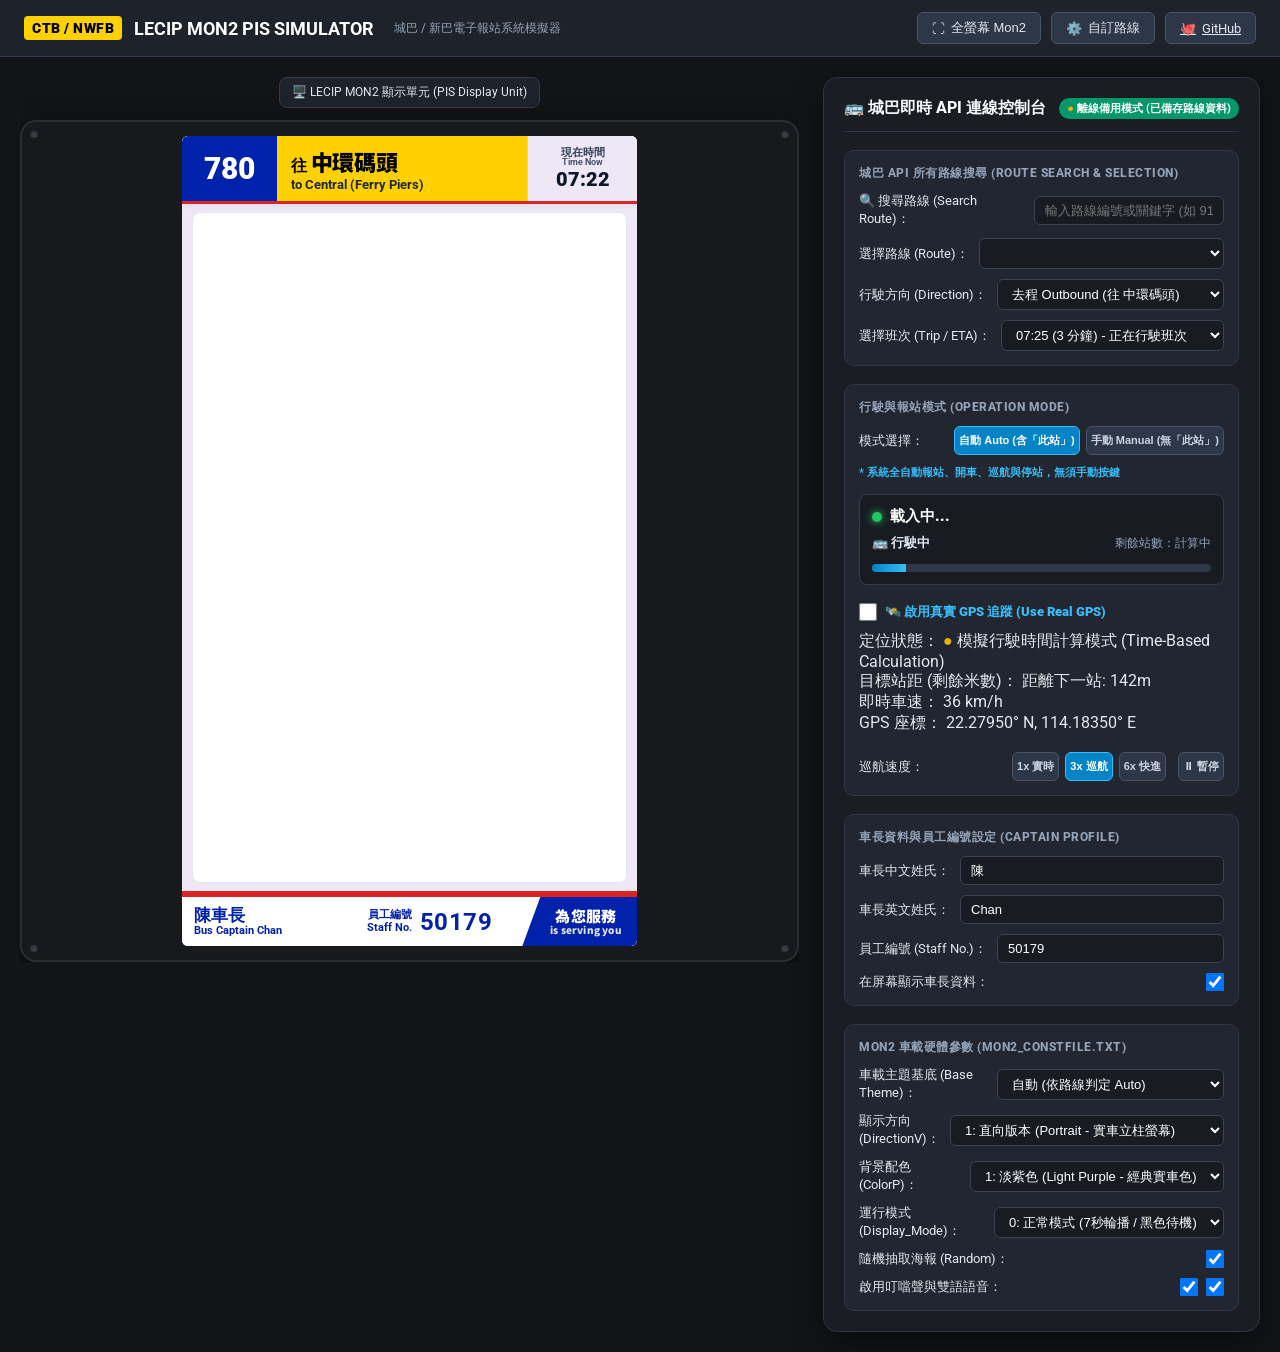
==== commit 2e787889: "Add files via upload" ====
--- a/standalone.html
+++ b/standalone.html
@@ -5643,6 +5643,125 @@
   display: flex !important;
   flex-direction: column !important;
   justify-content: flex-start !important;
+}
+
+
+/* ==========================================================================
+   USER REFINEMENTS:
+   1. 車站名向上靠 自動適應大細 (Align station names to top with responsive clamp)
+   2. 橫向螢幕 放大後 排版混亂 應該要自動適應不同螢幕 固定大小比例 (16:9 Aspect Ratio Lock)
+   3. 13頁車站 應該要到底 (Stretch ladder rows & track 100% to the bottom border)
+   4. 已過車站不顯示 (Passed stations strictly hidden, only upcoming stations)
+   ========================================================================== */
+
+/* 1. 橫向螢幕自動適應固定比例 16:9 (Aspect Ratio Lock at any resolution or fullscreen) */
+.mon2-frame.horizontal {
+  aspect-ratio: 16 / 9 !important;
+  width: min(96vw, 177.78vh) !important;
+  max-width: min(96vw, 177.78vh) !important;
+  height: auto !important;
+  max-height: 92vh !important;
+  margin: auto !important;
+  box-sizing: border-box !important;
+}
+
+.mon2-frame.vertical {
+  aspect-ratio: 9 / 16 !important;
+  height: min(90vh, 177.78vw) !important;
+  width: auto !important;
+  max-width: 95vw !important;
+  margin: auto !important;
+  box-sizing: border-box !important;
+}
+
+/* 2. 車站名向上靠 自動適應大細 (Mode 3 Next Stop Top Card) */
+.mode3-station-name-row.align-top-dynamic {
+  flex: 1 !important;
+  display: flex !important;
+  flex-direction: column !important;
+  justify-content: flex-start !important; /* 向上靠！ */
+  padding-top: 10px !important;
+  gap: 4px !important;
+}
+
+.mode3-station-name-row .m3-zh {
+  font-size: clamp(24px, 3.2vw, 36px) !important;
+  font-weight: 900 !important;
+  color: #000000 !important;
+  line-height: 1.15 !important;
+}
+
+.mode3-station-name-row .m3-sub-zh {
+  font-size: clamp(14px, 1.8vw, 18px) !important;
+  font-weight: 800 !important;
+  color: #B70028 !important;
+}
+
+.mode3-station-name-row .m3-en {
+  font-size: clamp(14px, 1.8vw, 19px) !important;
+  font-weight: 700 !important;
+  color: #1E293B !important;
+  line-height: 1.15 !important;
+}
+
+.mode3-station-name-row .m3-sub-en {
+  font-size: clamp(12px, 1.4vw, 15px) !important;
+  font-weight: 600 !important;
+  color: #475569 !important;
+}
+
+/* 3. 13頁車站 應該要到底 (Ladder Rows & Track fill 100% height to bottom) */
+.ladder-wrapper,
+#panel-mode-5 .ladder-wrapper {
+  height: 100% !important;
+  display: flex !important;
+  flex-direction: column !important;
+}
+
+.ladder-stops-container,
+#allstop-stops-list {
+  flex: 1 !important;
+  height: 100% !important;
+  display: flex !important;
+  flex-direction: column !important;
+}
+
+.ladder-layout-wrapper {
+  flex: 1 !important;
+  height: 100% !important;
+  display: flex !important;
+  flex-direction: row !important;
+  width: 100% !important;
+}
+
+.ladder-nav-track-col {
+  height: 100% !important;
+  display: flex !important;
+  flex-direction: column !important;
+}
+
+.ladder-track-cell {
+  flex: 1 !important;
+  min-height: 0 !important;
+}
+
+.ladder-rows-col {
+  flex: 1 !important;
+  height: 100% !important;
+  display: flex !important;
+  flex-direction: column !important;
+  justify-content: stretch !important;
+}
+
+.ladder-name-row {
+  flex: 1 !important;
+  min-height: 0 !important;
+  display: flex !important;
+  align-items: center !important;
+}
+
+.ladder-eta-footer-label {
+  flex-shrink: 0 !important;
 }
 
 </style>
@@ -8384,14 +8503,18 @@
     if (!listEl || !this.currentRoute) return;
 
     const stops = this.currentRoute.stops;
-    const totalStops = stops.length;
     const isArrived = (this.telargo_busarrivingstop === 1);
 
+    // 「已過車站不顯示」: 嚴格從當前車站 (curIdx) 開始向後切片，絕不顯示前方已駛過的車站！
+    const remainingStops = stops.slice(curIdx);
+    const totalRemaining = remainingStops.length;
+
+    // 「One page show 13 stops」: 每頁顯示 13 個隨後車站
     const STOPS_PER_PAGE = 13;
-    if (totalStops <= STOPS_PER_PAGE) {
+    if (totalRemaining <= STOPS_PER_PAGE) {
       this.Mon2_Page_Totel = 1;
     } else {
-      this.Mon2_Page_Totel = 1 + Math.ceil((totalStops - STOPS_PER_PAGE) / 12);
+      this.Mon2_Page_Totel = 1 + Math.ceil((totalRemaining - STOPS_PER_PAGE) / 12);
     }
 
     if (this.Mon2_Page_Now > this.Mon2_Page_Totel) {
@@ -8400,7 +8523,7 @@
 
     const headerTitleEl = document.querySelector(".ladder-header-title");
     if (headerTitleEl) {
-      headerTitleEl.textContent = isArrived ? "此站 This stop" : "下一站 Next stop";
+      headerTitleEl.textContent = isArrived ? "此站 This stop" : "隨後車站 Next stops";
     }
 
     const pageEl = document.getElementById("allstop-page-indicator");
@@ -8413,29 +8536,24 @@
     let rowsHtml = "";
 
     if (isPageOne) {
-      // PAGE 1: 13 stops
-      // 「英文站名放在中文站名的右邊 不是放在下面」
-      // 「13頁車站 應該要到底」
-      const pageList = stops.slice(0, STOPS_PER_PAGE);
+      // PAGE 1: 嚴格從當前站 (remainingStops[0]) 開始顯示隨後最多 13 站
+      const pageList = remainingStops.slice(0, STOPS_PER_PAGE);
 
       pageList.forEach((s, idx) => {
-        const isCurrent = (idx === curIdx);
+        const isCurrent = (idx === 0);
         const isYellow = (idx % 2 === 0);
-        let minsDiff = (idx - curIdx) * 2;
+        let minsDiff = idx * 2;
         let minsHtml = "";
 
-        if (idx < curIdx) {
-          minsHtml = "";
-        } else if (idx === curIdx) {
+        if (isCurrent) {
           minsHtml = isArrived ? "" : `<span class="eta-val-num">&lt;1</span>`;
         } else {
           minsHtml = `<span class="eta-val-num">${minsDiff}</span>`;
         }
 
-        let circleClass = "track-circle-upcoming";
-        if (isCurrent) {
-          circleClass = isArrived ? "track-circle-arrived-green" : "track-circle-active";
-        }
+        let circleClass = isCurrent
+          ? (isArrived ? "track-circle-arrived-green" : "track-circle-active")
+          : "track-circle-upcoming";
 
         trackHtml += `
           <div class="ladder-track-cell">
@@ -8447,9 +8565,9 @@
 
         rowsHtml += `
           <div class="ladder-name-row ${isYellow ? 'row-yellow' : 'row-white'} ${isCurrent ? 'row-current' : ''}">
-            <div class="ladder-names-side-by-side">
-              <span class="ladder-zh-col">${this.cleanStopName(s.zh)}</span>
-              <span class="ladder-en-col">${this.cleanStopName(s.en)}</span>
+            <div class="ladder-names-cell">
+              <div class="ladder-zh-col">${this.cleanStopName(s.zh)}</div>
+              <div class="ladder-en-col">${this.cleanStopName(s.en)}</div>
             </div>
             <div class="ladder-eta-col">
               ${minsHtml}
@@ -8472,12 +8590,12 @@
         </div>
       `;
     } else {
-      // PAGE 2+: Origin stop + 3 dots in track + Page stops
+      // PAGE 2+: 1 路線起點總站 + 3 白點省略號 + 隨後 12 個未過車站
       const firstStop = stops[0] || { num: 1, zh: "起點站", en: "Origin" };
-      const startIdx = STOPS_PER_PAGE + (this.Mon2_Page_Now - 2) * 12;
-      const pageList = stops.slice(startIdx, startIdx + 12);
-
-      // Stop 1
+      const startInRemaining = STOPS_PER_PAGE + (this.Mon2_Page_Now - 2) * 12;
+      const pageList = remainingStops.slice(startInRemaining, startInRemaining + 12);
+
+      // Row 1: 起點總站
       trackHtml += `
         <div class="ladder-track-cell">
           <div class="track-circle-upcoming">
@@ -8487,15 +8605,15 @@
       `;
       rowsHtml += `
         <div class="ladder-name-row row-yellow">
-          <div class="ladder-names-side-by-side">
-            <span class="ladder-zh-col">${this.cleanStopName(firstStop.zh)}</span>
-            <span class="ladder-en-col">${this.cleanStopName(firstStop.en)}</span>
+          <div class="ladder-names-cell">
+            <div class="ladder-zh-col">${this.cleanStopName(firstStop.zh)}</div>
+            <div class="ladder-en-col">${this.cleanStopName(firstStop.en)}</div>
           </div>
           <div class="ladder-eta-col"></div>
         </div>
       `;
 
-      // 3 Dots
+      // 3 白點省略號
       trackHtml += `
         <div class="ladder-track-cell ladder-dots-cell">
           <div class="track-dots-group">
@@ -8507,48 +8625,33 @@
       `;
       rowsHtml += `
         <div class="ladder-name-row row-dots-spacer">
-          <div class="ladder-names-side-by-side"></div>
+          <div class="ladder-names-cell"></div>
           <div class="ladder-eta-col"></div>
         </div>
       `;
 
-      // Page stops
+      // 隨後車站
       pageList.forEach((s, idx) => {
-        const globalIdx = startIdx + idx;
-        const isCurrent = (globalIdx === curIdx);
         const isYellow = ((idx + 1) % 2 === 0);
-        let minsDiff = (globalIdx - curIdx) * 2;
-        let minsHtml = "";
-
-        if (globalIdx < curIdx) {
-          minsHtml = "";
-        } else if (globalIdx === curIdx) {
-          minsHtml = isArrived ? "" : `<span class="eta-val-num">&lt;1</span>`;
-        } else {
-          minsHtml = `<span class="eta-val-num">${minsDiff}</span>`;
-        }
-
-        let circleClass = "track-circle-upcoming";
-        if (isCurrent) {
-          circleClass = isArrived ? "track-circle-arrived-green" : "track-circle-active";
-        }
+        const globalIdxInRemaining = startInRemaining + idx;
+        let minsDiff = globalIdxInRemaining * 2;
 
         trackHtml += `
           <div class="ladder-track-cell">
-            <div class="${circleClass}">
+            <div class="track-circle-upcoming">
               ${s.num}
             </div>
           </div>
         `;
 
         rowsHtml += `
-          <div class="ladder-name-row ${isYellow ? 'row-yellow' : 'row-white'} ${isCurrent ? 'row-current' : ''}">
-            <div class="ladder-names-side-by-side">
-              <span class="ladder-zh-col">${this.cleanStopName(s.zh)}</span>
-              <span class="ladder-en-col">${this.cleanStopName(s.en)}</span>
+          <div class="ladder-name-row ${isYellow ? 'row-yellow' : 'row-white'}">
+            <div class="ladder-names-cell">
+              <div class="ladder-zh-col">${this.cleanStopName(s.zh)}</div>
+              <div class="ladder-en-col">${this.cleanStopName(s.en)}</div>
             </div>
             <div class="ladder-eta-col">
-              ${minsHtml}
+              <span class="eta-val-num">${minsDiff}</span>
             </div>
           </div>
         `;
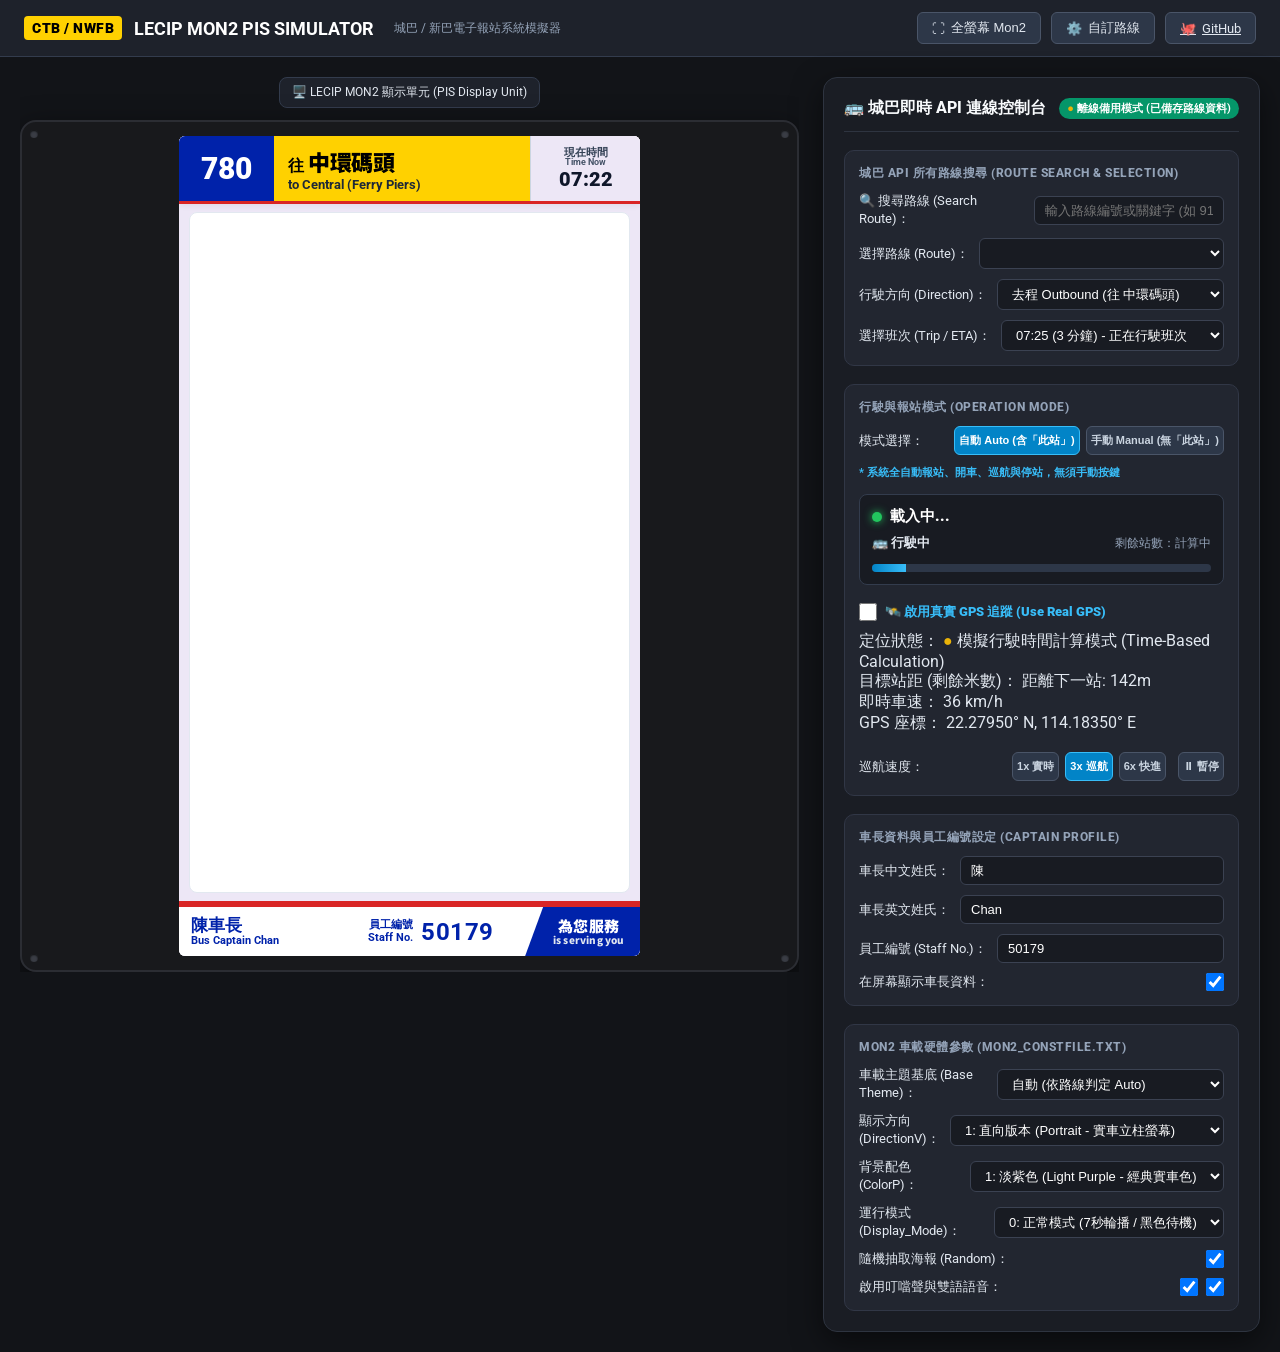
==== commit 058c505f: "Add files via upload" ====
--- a/standalone.html
+++ b/standalone.html
@@ -5762,6 +5762,369 @@
 
 .ladder-eta-footer-label {
   flex-shrink: 0 !important;
+}
+
+
+/* ==========================================================================
+   FIXED ASPECT RATIO AUTO-SCALING, FULL-HEIGHT LADDER & RED/GREEN CIRCLES
+   ========================================================================== */
+
+/* 1. 固定大小比例 (16:9 for Horizontal, 9:16 for Vertical) - 自動適應不同螢幕 */
+.mon2-viewport-center {
+  display: flex !important;
+  align-items: center !important;
+  justify-content: center !important;
+  width: 100% !important;
+  height: 100% !important;
+}
+
+.mon2-frame.horizontal {
+  width: min(96vw, 177.78vh) !important;
+  height: min(54vw, 86vh) !important;
+  aspect-ratio: 16 / 9 !important;
+  max-width: 1100px !important;
+  margin: auto !important;
+}
+
+.mon2-frame.horizontal:fullscreen,
+.mon2-frame.horizontal:-webkit-full-screen {
+  width: min(100vw, 177.78vh) !important;
+  height: min(56.25vw, 100vh) !important;
+  aspect-ratio: 16 / 9 !important;
+  max-width: 177.78vh !important;
+  margin: auto !important;
+}
+
+/* 2. 13頁車站 應該要到底 (Ladder Rows & Track Stretch 100% to Bottom) */
+.ladder-wrapper,
+.ladder-stops-container,
+.ladder-layout-wrapper,
+.ladder-rows-col,
+.ladder-nav-track-col {
+  height: 100% !important;
+  min-height: 100% !important;
+  display: flex !important;
+}
+
+.ladder-rows-col {
+  flex: 1 !important;
+  flex-direction: column !important;
+  justify-content: space-between !important;
+}
+
+.ladder-nav-track-col {
+  display: flex !important;
+  flex-direction: column !important;
+  justify-content: space-between !important;
+  padding-bottom: 22px !important;
+}
+
+/* 3. 車站名字框對齊 車站號碼圓形框高度 (Strict 1-to-1 Row Height) */
+.ladder-name-row {
+  flex: 1 !important;
+  min-height: 0 !important;
+  display: flex !important;
+  align-items: center !important;
+  box-sizing: border-box !important;
+}
+
+.ladder-track-cell {
+  flex: 1 !important;
+  min-height: 0 !important;
+  display: flex !important;
+  align-items: center !important;
+  justify-content: center !important;
+  box-sizing: border-box !important;
+}
+
+/* 4. 車站名向上靠 自動適應大細 */
+.ladder-names-cell {
+  flex: 1 !important;
+  display: flex !important;
+  flex-direction: column !important;
+  justify-content: flex-start !important; /* 向上靠 */
+  padding: 2px 10px !important;
+  overflow: hidden !important;
+}
+
+.ladder-zh-col {
+  font-size: clamp(14px, 1.8vw, 18.5px) !important; /* 自動適應大細 */
+  font-weight: 900 !important;
+  line-height: 1.15 !important;
+  white-space: nowrap !important;
+  text-overflow: clip !important;
+}
+
+.ladder-en-col {
+  font-size: clamp(10px, 1.2vw, 12px) !important; /* 自動適應大細 */
+  font-weight: 700 !important;
+  color: #1E293B !important;
+  line-height: 1.1 !important;
+  white-space: nowrap !important;
+  text-overflow: clip !important;
+  margin-top: 1px !important;
+}
+
+/* Text-shrink for very long station names */
+.ladder-zh-col.text-shrink {
+  font-size: clamp(12px, 1.5vw, 15px) !important;
+}
+
+.ladder-en-col.text-shrink {
+  font-size: clamp(9px, 1.0vw, 11px) !important;
+}
+
+/* 5. 車站號碼圓形框底色: 下一站 紅色, 此站 綠色 */
+/* 下一站：紅色 */
+.track-circle-active {
+  background: #DC2626 !important; /* Red */
+  border: 2px solid #FFFFFF !important;
+  color: #FFFFFF !important;
+  font-weight: 900 !important;
+}
+
+/* 此站：綠色 */
+.track-circle-arrived-green {
+  background: #16A34A !important; /* Green */
+  border: 2px solid #FFFFFF !important;
+  color: #FFFFFF !important;
+  font-weight: 900 !important;
+}
+
+/* 未到站：白色 */
+.track-circle-upcoming {
+  background: #FFFFFF !important;
+  border: 1.5px solid #0022AA !important;
+  color: #0022AA !important;
+  font-weight: 900 !important;
+}
+
+.mode-cityflyer .track-circle-upcoming {
+  border-color: var(--cityflyer-crimson) !important;
+  color: var(--cityflyer-crimson) !important;
+}
+
+/* 6. Mode 3 Split Screen Top Banner Fix (No Stuck at Bottom) */
+.mode3-split-card {
+  height: 100% !important;
+}
+
+.mode3-top-stop-banner {
+  display: flex !important;
+  flex-direction: row !important;
+  align-items: stretch !important;
+  height: 100% !important;
+  padding: 0 !important;
+  overflow: hidden !important;
+}
+
+.mode3-stop-content {
+  flex: 1 !important;
+  display: flex !important;
+  flex-direction: column !important;
+  justify-content: flex-start !important; /* 向上靠 */
+  padding: 10px 18px !important;
+}
+
+.mode3-station-name-row {
+  flex: 1 !important;
+  display: flex !important;
+  flex-direction: column !important;
+  justify-content: center !important;
+  margin-top: 10px !important;
+}
+
+
+/* ==========================================================================
+   LATEST USER REQUIREMENTS:
+   1. 車站名向上靠 自動適應大細
+   2. 橫向螢幕 放大後 排版混亂 應該要自動適應不同螢幕 固定大小比例
+   3. 13頁車站 應該要到底 (No blank void at bottom)
+   4. 車站名字框對齊 車站號碼圓形框高度
+   5. 車站號碼圓形框底色: 下一站 紅色, 此站 綠色
+   ========================================================================== */
+
+/* --- 1. 固定大小比例 自動適應不同螢幕 (Aspect Ratio Lock) --- */
+.screen-housing {
+  display: flex !important;
+  align-items: center !important;
+  justify-content: center !important;
+}
+
+.mon2-frame.horizontal {
+  aspect-ratio: 16 / 9 !important;
+  width: min(94vw, calc(92vh * 16 / 9)) !important;
+  height: min(92vh, calc(94vw * 9 / 16)) !important;
+  max-width: 1200px !important;
+  max-height: 675px !important;
+  margin: auto !important;
+}
+
+.mon2-frame.vertical {
+  aspect-ratio: 9 / 16 !important;
+  height: min(92vh, 820px) !important;
+  width: calc(min(92vh, 820px) * 9 / 16) !important;
+  max-width: 480px !important;
+  margin: auto !important;
+}
+
+/* --- 2. 13頁車站 應該要到底 (Ladder Fills Full Height to the Bottom) --- */
+.ladder-layout-wrapper {
+  display: flex !important;
+  flex-direction: row !important;
+  height: 100% !important;
+  width: 100% !important;
+  flex: 1 1 0 !important;
+  overflow: hidden !important;
+}
+
+.ladder-nav-track-col {
+  height: 100% !important;
+  display: flex !important;
+  flex-direction: column !important;
+  justify-content: space-between !important;
+  padding-bottom: 24px !important;
+  box-sizing: border-box !important;
+}
+
+.ladder-rows-col {
+  height: 100% !important;
+  display: flex !important;
+  flex-direction: column !important;
+  justify-content: space-between !important;
+  flex: 1 1 0 !important;
+}
+
+.ladder-name-row {
+  flex: 1 1 0 !important;
+  min-height: 0 !important;
+  height: auto !important;
+}
+
+.ladder-track-cell {
+  flex: 1 1 0 !important;
+  min-height: 0 !important;
+  height: auto !important;
+  display: flex !important;
+  align-items: center !important;
+  justify-content: center !important;
+}
+
+/* --- 3. 車站名字框對齊 車站號碼圓形框高度 (Aligned on exact same horizontal centerline) --- */
+.trio-layout-wrapper {
+  display: flex !important;
+  flex-direction: row !important;
+  height: 100% !important;
+  width: 100% !important;
+}
+
+.trio-layout-wrapper .track-row-cell {
+  flex: 1 1 0 !important;
+  min-height: 0 !important;
+  height: auto !important;
+  display: flex !important;
+  align-items: center !important;
+  justify-content: center !important;
+  position: relative !important;
+}
+
+.trio-layout-wrapper .trio-row-item {
+  flex: 1 1 0 !important;
+  min-height: 0 !important;
+  height: auto !important;
+  display: flex !important;
+  align-items: center !important;
+  justify-content: space-between !important;
+  padding: 0 16px !important;
+}
+
+.trio-layout-wrapper .trio-name-col {
+  display: flex !important;
+  flex-direction: column !important;
+  justify-content: center !important;
+  flex: 1 !important;
+}
+
+/* Absolute position for white chevron so it never pushes circle away from center */
+.trio-layout-wrapper .track-white-chevron {
+  position: absolute !important;
+  bottom: -6px !important;
+  left: 50% !important;
+  transform: translateX(-50%) !important;
+  z-index: 10 !important;
+  margin: 0 !important;
+}
+
+/* --- 4. 車站號碼圓形框底色: 下一站 紅色, 此站 綠色 --- */
+.track-circle-active,
+.track-circle-arrived-green,
+.track-circle-upcoming {
+  width: 26px !important;
+  height: 26px !important;
+  min-width: 26px !important;
+  min-height: 26px !important;
+  border-radius: 50% !important;
+  display: flex !important;
+  align-items: center !important;
+  justify-content: center !important;
+  box-sizing: border-box !important;
+  font-family: var(--font-english) !important;
+  font-size: 13px !important;
+  font-weight: 900 !important;
+  margin: 0 !important;
+  flex-shrink: 0 !important;
+}
+
+/* 下一站：紅色 */
+.track-circle-active {
+  background: #FF0000 !important; /* Pure Bright Red */
+  border: 2px solid #FFFFFF !important;
+  color: #FFFFFF !important;
+  box-shadow: 0 1px 3px rgba(0,0,0,0.3) !important;
+}
+
+/* 此站：綠色 */
+.track-circle-arrived-green {
+  background: #16A34A !important; /* Authentic Emerald Green */
+  border: 2px solid #FFFFFF !important;
+  color: #FFFFFF !important;
+  box-shadow: 0 1px 3px rgba(0,0,0,0.3) !important;
+}
+
+/* 未到站：白色 */
+.track-circle-upcoming {
+  background: #FFFFFF !important;
+  border: 2px solid #0022AA !important;
+  color: #0022AA !important;
+}
+
+.mode-cityflyer .track-circle-upcoming {
+  border-color: #B70028 !important;
+  color: #B70028 !important;
+}
+
+/* --- 5. 車站名向上靠 自動適應大細 (Top-aligned & Auto Font Scaling in Split Mode) --- */
+.mode3-station-name-row {
+  display: flex !important;
+  flex-direction: column !important;
+  justify-content: flex-start !important; /* 向上靠 */
+  padding-top: 14px !important;
+  flex: 1 !important;
+}
+
+.mode3-station-name-row .m3-zh {
+  font-size: clamp(22px, 3.5vw, 32px) !important; /* 自動適應大細 */
+  font-weight: 900 !important;
+  color: #000000 !important;
+  line-height: 1.15 !important;
+}
+
+.mode3-station-name-row .m3-en {
+  font-size: clamp(13px, 1.8vw, 17px) !important;
+  font-weight: 700 !important;
+  color: #334155 !important;
+  margin-top: 4px !important;
+  line-height: 1.15 !important;
 }
 
 </style>
@@ -8503,18 +8866,15 @@
     if (!listEl || !this.currentRoute) return;
 
     const stops = this.currentRoute.stops;
-    const isArrived = (this.telargo_busarrivingstop === 1);
-
-    // 「已過車站不顯示」: 嚴格從當前車站 (curIdx) 開始向後切片，絕不顯示前方已駛過的車站！
-    const remainingStops = stops.slice(curIdx);
-    const totalRemaining = remainingStops.length;
-
-    // 「One page show 13 stops」: 每頁顯示 13 個隨後車站
+    const totalStops = stops.length;
+    const isArrived = !this.manualModeNoArrive && (this.telargo_busarrivingstop === 1);
+
+    // Stops per page: 13 stops
     const STOPS_PER_PAGE = 13;
-    if (totalRemaining <= STOPS_PER_PAGE) {
+    if (totalStops <= STOPS_PER_PAGE) {
       this.Mon2_Page_Totel = 1;
     } else {
-      this.Mon2_Page_Totel = 1 + Math.ceil((totalRemaining - STOPS_PER_PAGE) / 12);
+      this.Mon2_Page_Totel = 1 + Math.ceil((totalStops - STOPS_PER_PAGE) / 12);
     }
 
     if (this.Mon2_Page_Now > this.Mon2_Page_Totel) {
@@ -8523,7 +8883,7 @@
 
     const headerTitleEl = document.querySelector(".ladder-header-title");
     if (headerTitleEl) {
-      headerTitleEl.textContent = isArrived ? "此站 This stop" : "隨後車站 Next stops";
+      headerTitleEl.textContent = isArrived ? "此站 This stop" : "下一站 Next stop";
     }
 
     const pageEl = document.getElementById("allstop-page-indicator");
@@ -8536,24 +8896,28 @@
     let rowsHtml = "";
 
     if (isPageOne) {
-      // PAGE 1: 嚴格從當前站 (remainingStops[0]) 開始顯示隨後最多 13 站
-      const pageList = remainingStops.slice(0, STOPS_PER_PAGE);
+      // PAGE 1: Up to 13 stops
+      const pageList = stops.slice(0, STOPS_PER_PAGE);
 
       pageList.forEach((s, idx) => {
-        const isCurrent = (idx === 0);
+        const isCurrent = (idx === curIdx);
         const isYellow = (idx % 2 === 0);
-        let minsDiff = idx * 2;
+        let minsDiff = (idx - curIdx) * 2;
         let minsHtml = "";
 
-        if (isCurrent) {
+        if (idx < curIdx) {
+          minsHtml = "";
+        } else if (idx === curIdx) {
           minsHtml = isArrived ? "" : `<span class="eta-val-num">&lt;1</span>`;
         } else {
           minsHtml = `<span class="eta-val-num">${minsDiff}</span>`;
         }
 
-        let circleClass = isCurrent
-          ? (isArrived ? "track-circle-arrived-green" : "track-circle-active")
-          : "track-circle-upcoming";
+        // 「車站號碼圓形框底色: 下一站 紅色, 此站 綠色」
+        let circleClass = "track-circle-upcoming";
+        if (isCurrent) {
+          circleClass = isArrived ? "track-circle-arrived-green" : "track-circle-active";
+        }
 
         trackHtml += `
           <div class="ladder-track-cell">
@@ -8566,8 +8930,8 @@
         rowsHtml += `
           <div class="ladder-name-row ${isYellow ? 'row-yellow' : 'row-white'} ${isCurrent ? 'row-current' : ''}">
             <div class="ladder-names-cell">
-              <div class="ladder-zh-col">${this.cleanStopName(s.zh)}</div>
-              <div class="ladder-en-col">${this.cleanStopName(s.en)}</div>
+              <div class="ladder-zh-col ${s.zh.length > 8 ? 'text-shrink' : ''}">${this.cleanStopName(s.zh)}</div>
+              <div class="ladder-en-col ${s.en.length > 18 ? 'text-shrink' : ''}">${this.cleanStopName(s.en)}</div>
             </div>
             <div class="ladder-eta-col">
               ${minsHtml}
@@ -8590,12 +8954,12 @@
         </div>
       `;
     } else {
-      // PAGE 2+: 1 路線起點總站 + 3 白點省略號 + 隨後 12 個未過車站
+      // PAGE 2+: Origin stop + 3 dots + subsequent stops (Strict 1-to-1 matching, no extra circles!)
       const firstStop = stops[0] || { num: 1, zh: "起點站", en: "Origin" };
-      const startInRemaining = STOPS_PER_PAGE + (this.Mon2_Page_Now - 2) * 12;
-      const pageList = remainingStops.slice(startInRemaining, startInRemaining + 12);
-
-      // Row 1: 起點總站
+      const startIdx = STOPS_PER_PAGE + (this.Mon2_Page_Now - 2) * 12;
+      const pageList = stops.slice(startIdx, startIdx + 12);
+
+      // Row 1: Origin Stop
       trackHtml += `
         <div class="ladder-track-cell">
           <div class="track-circle-upcoming">
@@ -8606,14 +8970,14 @@
       rowsHtml += `
         <div class="ladder-name-row row-yellow">
           <div class="ladder-names-cell">
-            <div class="ladder-zh-col">${this.cleanStopName(firstStop.zh)}</div>
-            <div class="ladder-en-col">${this.cleanStopName(firstStop.en)}</div>
+            <div class="ladder-zh-col ${firstStop.zh.length > 8 ? 'text-shrink' : ''}">${this.cleanStopName(firstStop.zh)}</div>
+            <div class="ladder-en-col ${firstStop.en.length > 18 ? 'text-shrink' : ''}">${this.cleanStopName(firstStop.en)}</div>
           </div>
           <div class="ladder-eta-col"></div>
         </div>
       `;
 
-      // 3 白點省略號
+      // 3 Dots spacer in Track + Spacer row in Names
       trackHtml += `
         <div class="ladder-track-cell ladder-dots-cell">
           <div class="track-dots-group">
@@ -8630,36 +8994,51 @@
         </div>
       `;
 
-      // 隨後車站
       pageList.forEach((s, idx) => {
+        const globalIdx = startIdx + idx;
+        const isCurrent = (globalIdx === curIdx);
         const isYellow = ((idx + 1) % 2 === 0);
-        const globalIdxInRemaining = startInRemaining + idx;
-        let minsDiff = globalIdxInRemaining * 2;
+        let minsDiff = (globalIdx - curIdx) * 2;
+        let minsHtml = "";
+
+        if (globalIdx < curIdx) {
+          minsHtml = "";
+        } else if (globalIdx === curIdx) {
+          minsHtml = isArrived ? "" : `<span class="eta-val-num">&lt;1</span>`;
+        } else {
+          minsHtml = `<span class="eta-val-num">${minsDiff}</span>`;
+        }
+
+        let circleClass = "track-circle-upcoming";
+        if (isCurrent) {
+          circleClass = isArrived ? "track-circle-arrived-green" : "track-circle-active";
+        }
 
         trackHtml += `
           <div class="ladder-track-cell">
-            <div class="track-circle-upcoming">
+            <div class="${circleClass}">
               ${s.num}
             </div>
           </div>
         `;
 
         rowsHtml += `
-          <div class="ladder-name-row ${isYellow ? 'row-yellow' : 'row-white'}">
+          <div class="ladder-name-row ${isYellow ? 'row-yellow' : 'row-white'} ${isCurrent ? 'row-current' : ''}">
             <div class="ladder-names-cell">
-              <div class="ladder-zh-col">${this.cleanStopName(s.zh)}</div>
-              <div class="ladder-en-col">${this.cleanStopName(s.en)}</div>
+              <div class="ladder-zh-col ${s.zh.length > 8 ? 'text-shrink' : ''}">${this.cleanStopName(s.zh)}</div>
+              <div class="ladder-en-col ${s.en.length > 18 ? 'text-shrink' : ''}">${this.cleanStopName(s.en)}</div>
             </div>
             <div class="ladder-eta-col">
-              <span class="eta-val-num">${minsDiff}</span>
+              ${minsHtml}
             </div>
           </div>
         `;
       });
 
+      const isFinalPage = (this.Mon2_Page_Now === this.Mon2_Page_Totel);
       listEl.innerHTML = `
         <div class="ladder-layout-wrapper">
-          <div class="ladder-nav-track-col arrow-pointed">
+          <div class="ladder-nav-track-col ${isFinalPage ? 'arrow-rounded' : 'arrow-pointed'}">
             ${trackHtml}
           </div>
           <div class="ladder-rows-col">
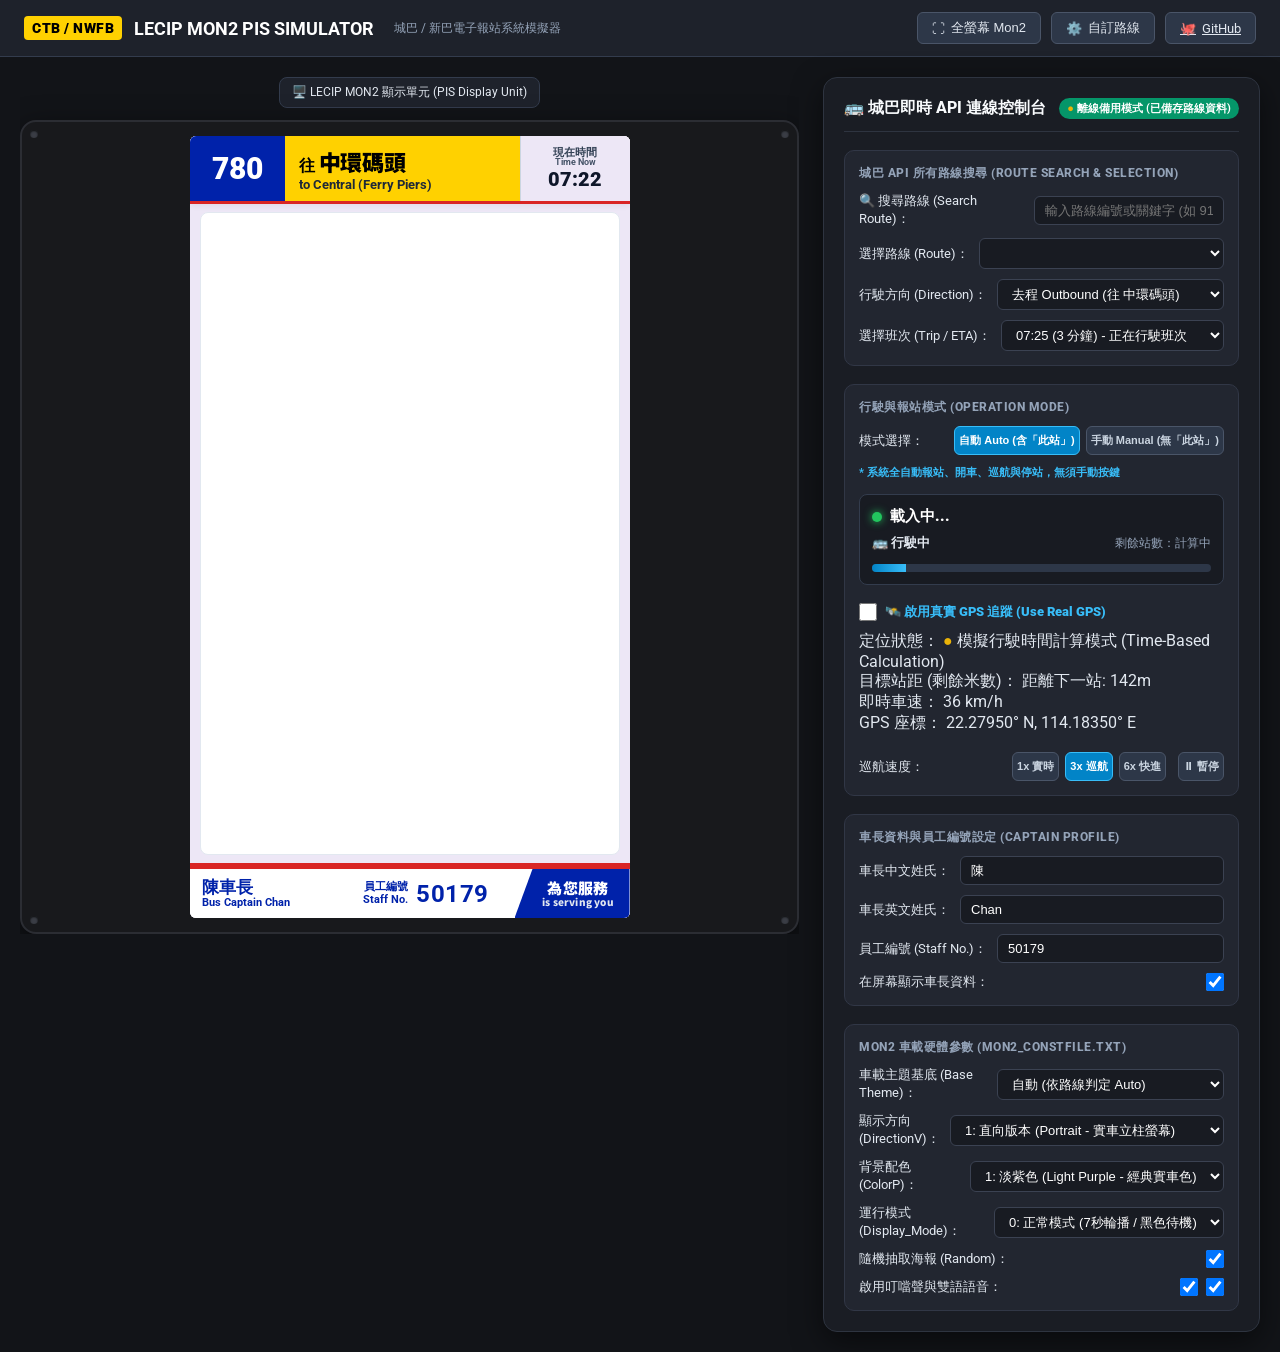
==== commit a084dbff: "Add files via upload" ====
--- a/standalone.html
+++ b/standalone.html
@@ -6125,6 +6125,141 @@
   color: #334155 !important;
   margin-top: 4px !important;
   line-height: 1.15 !important;
+}
+
+
+/* ==========================================================================
+   USER CRITICAL LAYOUT SPECIFICATIONS:
+   1. 車站名向上靠 自動適應大細
+   2. 橫向螢幕 放大後 排版混亂 -> 自動適應不同螢幕 固定大小比例 (16:9 / 9:16)
+   3. 13 站車站名字框對齊 車站號碼圓形框高度 英文站名放在中文站名的右邊
+   4. 13頁車站 應該要到底
+   ========================================================================== */
+
+/* 1. 自動適應不同螢幕 固定大小比例 (Strict 16:9 and 9:16 Aspect Ratios) */
+.mon2-viewport-container {
+  display: flex !important;
+  align-items: center !important;
+  justify-content: center !important;
+  width: 100% !important;
+  height: 100% !important;
+  overflow: hidden !important;
+}
+
+.mon2-frame.horizontal {
+  aspect-ratio: 16 / 9 !important;
+  width: min(94vw, calc(90vh * 16 / 9)) !important;
+  height: min(calc(94vw * 9 / 16), 90vh) !important;
+  max-width: 1150px !important;
+  max-height: 647px !important;
+  margin: auto !important;
+  display: flex !important;
+  flex-direction: column !important;
+  box-sizing: border-box !important;
+}
+
+.mon2-frame.vertical {
+  aspect-ratio: 9 / 16 !important;
+  width: min(94vw, calc(88vh * 9 / 16)) !important;
+  height: min(calc(94vw * 16 / 9), 88vh) !important;
+  max-width: 440px !important;
+  max-height: 782px !important;
+  margin: auto !important;
+  display: flex !important;
+  flex-direction: column !important;
+  box-sizing: border-box !important;
+}
+
+/* 2. 車站名向上靠 自動適應大細 (Top-aligned Station Names in Split Screen) */
+.mode3-stop-content {
+  flex: 1 !important;
+  display: flex !important;
+  flex-direction: column !important;
+  justify-content: flex-start !important; /* 向上靠 */
+  align-items: stretch !important;
+  padding: 8px 14px !important;
+}
+
+.mode3-station-name-row {
+  display: flex !important;
+  flex-direction: column !important;
+  justify-content: flex-start !important; /* 向上靠 */
+  align-items: flex-start !important;
+  margin-top: 14px !important;
+}
+
+.mode3-station-name-row .m3-zh {
+  font-size: clamp(22px, 3.2vw, 32px) !important; /* 自動適應大細 */
+  font-weight: 900 !important;
+  color: #000000 !important;
+  line-height: 1.18 !important;
+}
+
+.mode3-station-name-row .m3-en {
+  font-size: clamp(13px, 1.8vw, 18px) !important; /* 自動適應大細 */
+  font-weight: 700 !important;
+  color: #334155 !important;
+  line-height: 1.15 !important;
+  margin-top: 4px !important;
+}
+
+/* 3. 13 站車站名字框對齊 車站號碼圓形框高度 英文站名放在中文站名的右邊 */
+.ladder-names-cell {
+  flex: 1 !important;
+  display: flex !important;
+  flex-direction: row !important; /* 英文站名放在中文站名的右邊 (同一行) */
+  align-items: center !important; /* 對齊圓形框高度 */
+  justify-content: flex-start !important;
+  height: 100% !important;
+  padding: 0 10px 0 6px !important;
+  overflow: hidden !important;
+  gap: 8px !important;
+}
+
+.ladder-names-cell .ladder-zh-col {
+  font-family: var(--font-chinese) !important;
+  font-size: 17px !important;
+  font-weight: 900 !important;
+  color: #000000 !important;
+  white-space: nowrap !important;
+  flex-shrink: 0 !important;
+}
+
+.ladder-names-cell .ladder-en-col {
+  font-family: var(--font-english) !important;
+  font-size: 12.5px !important;
+  font-weight: 700 !important;
+  color: #334155 !important;
+  white-space: nowrap !important;
+  overflow: hidden !important;
+  text-overflow: clip !important;
+}
+
+/* 4. 13頁車站 應該要到底 (Stretch all 13 rows to the very bottom) */
+.ladder-layout-wrapper {
+  height: 100% !important;
+  display: flex !important;
+  flex-direction: row !important;
+  background: #FFFFFF !important;
+  overflow: hidden !important;
+}
+
+.ladder-rows-col {
+  flex: 1 !important;
+  display: flex !important;
+  flex-direction: column !important;
+  height: 100% !important;
+  justify-content: space-between !important; /* 伸展到底 */
+  overflow: hidden !important;
+}
+
+.ladder-name-row {
+  display: flex !important;
+  align-items: center !important;
+  flex: 1 !important;
+  min-height: 0 !important; /* Allow uniform distribution to the bottom */
+  padding: 0 8px !important;
+  border-bottom: 1px solid rgba(0,0,0,0.06) !important;
 }
 
 </style>
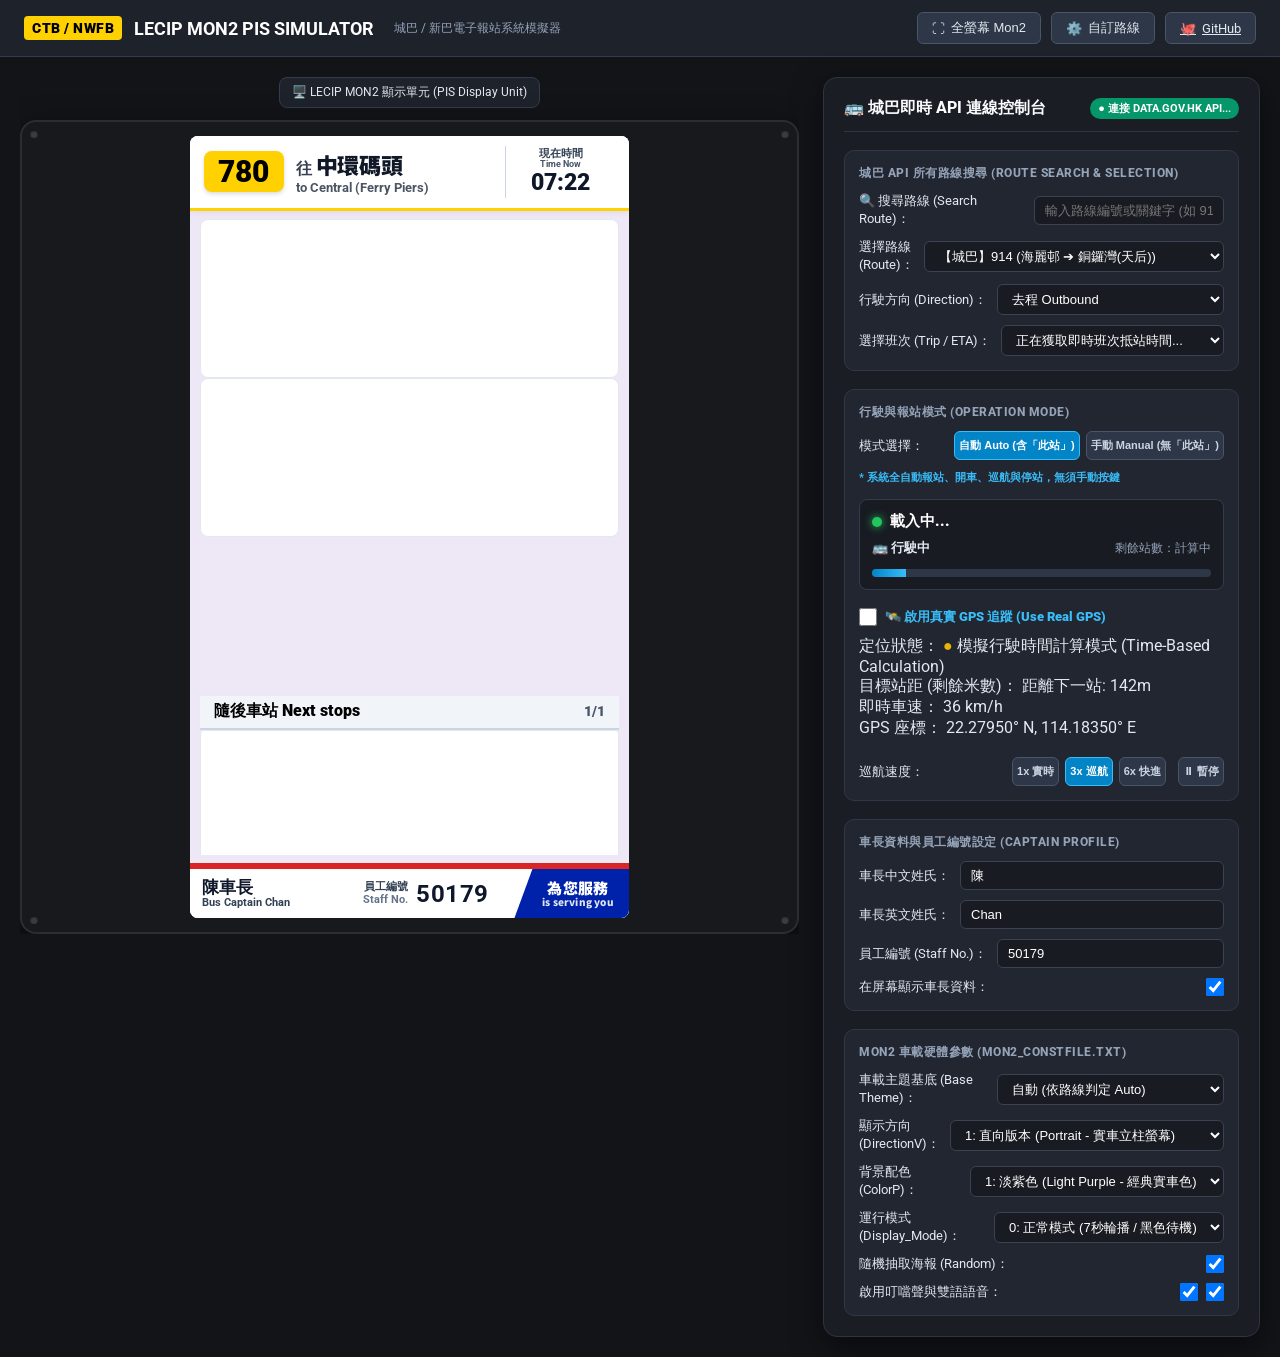
==== commit ec86af85: "Add files via upload" ====
--- a/standalone.html
+++ b/standalone.html
@@ -6260,6 +6260,439 @@
   min-height: 0 !important; /* Allow uniform distribution to the bottom */
   padding: 0 8px !important;
   border-bottom: 1px solid rgba(0,0,0,0.06) !important;
+}
+
+
+/* ==========================================================================
+   FIXED ASPECT RATIO & RESPONSIVE SCREEN ADAPTATION
+   (應該要自動適應不同螢幕 固定大小比例 - 16:9 for Horizontal, 9:16 for Vertical)
+   ========================================================================== */
+
+/* 1. 橫向螢幕固定 16:9 比例 (無論放大或不同螢幕尺寸絕不跑版拉伸) */
+.mon2-frame.horizontal {
+  aspect-ratio: 16 / 9 !important;
+  width: min(94vw, calc((90vh - 40px) * 16 / 9)) !important;
+  height: min(calc(94vw * 9 / 16), calc(90vh - 40px)) !important;
+  max-width: 1200px !important;
+  max-height: 675px !important;
+  margin: 0 auto !important;
+  position: relative !important;
+}
+
+/* 2. 直向螢幕固定 9:16 比例 */
+.mon2-frame.vertical {
+  aspect-ratio: 9 / 16 !important;
+  width: min(90vw, calc((92vh - 40px) * 9 / 16)) !important;
+  height: min(calc(90vw * 16 / 9), calc(92vh - 40px)) !important;
+  max-width: 440px !important;
+  margin: 0 auto !important;
+}
+
+/* 3. 車站名向上靠 自動適應大細 (Top-aligned & Auto font scaling) */
+.mode3-station-name-row {
+  flex: 1 !important;
+  display: flex !important;
+  flex-direction: column !important;
+  justify-content: flex-start !important; /* 向上靠 */
+  padding-top: 16px !important;
+  padding-left: 14px !important;
+}
+
+.mode3-station-name-row .m3-zh {
+  font-size: clamp(24px, 3.8vw, 36px) !important; /* 自動適應大細 */
+  font-weight: 900 !important;
+  color: #0F172A !important;
+  line-height: 1.15 !important;
+}
+
+.mode3-station-name-row .m3-en {
+  font-size: clamp(13px, 1.8vw, 18px) !important;
+  font-weight: 700 !important;
+  color: #334155 !important;
+  margin-top: 4px !important;
+  line-height: 1.15 !important;
+}
+
+/* 4. 13 站全覽表到底 (13 頁車站 應該要到底) */
+.ladder-layout-wrapper {
+  height: 100% !important;
+}
+
+.ladder-rows-col {
+  height: 100% !important;
+}
+
+.ladder-name-row {
+  height: calc((100% - 24px) / 13) !important;
+  min-height: 0 !important;
+  box-sizing: border-box !important;
+}
+
+.ladder-track-cell {
+  height: calc((100% - 24px) / 13) !important;
+  min-height: 0 !important;
+}
+
+.ladder-name-row.empty-row {
+  border-bottom: 1px solid rgba(0,0,0,0.03) !important;
+}
+
+
+/* ==========================================================================
+   FIXED ASPECT RATIO RESPONSIVE AUTO-SCALING & 13 STOPS STRETCH TO BOTTOM
+   ========================================================================== */
+#mon2-display-container {
+  width: 100% !important;
+  height: 100% !important;
+  display: flex !important;
+  align-items: center !important;
+  justify-content: center !important;
+  overflow: hidden !important;
+  position: relative !important;
+}
+
+/* Fixed Base Viewport Canvas */
+.mon2-frame.vertical {
+  width: 440px !important;
+  height: 800px !important;
+  flex-shrink: 0 !important;
+}
+
+.mon2-frame.horizontal {
+  width: 800px !important;
+  height: 450px !important;
+  flex-shrink: 0 !important;
+}
+
+/* 13頁車站 應該要到底 (13-Stop Ladder stretches all the way to the bottom) */
+.ladder-layout-wrapper {
+  height: 100% !important;
+  width: 100% !important;
+  display: flex !important;
+  flex-direction: row !important;
+}
+
+.ladder-nav-track-col {
+  height: 100% !important;
+  display: flex !important;
+  flex-direction: column !important;
+}
+
+.ladder-rows-col {
+  height: 100% !important;
+  flex: 1 !important;
+  display: flex !important;
+  flex-direction: column !important;
+}
+
+.ladder-name-row {
+  flex: 1 !important;
+  min-height: 0 !important;
+  display: flex !important;
+  align-items: center !important;
+}
+
+.ladder-track-cell {
+  flex: 1 !important;
+  min-height: 0 !important;
+  display: flex !important;
+  align-items: center !important;
+  justify-content: center !important;
+}
+
+/* 車站名向上靠 自動適應大細 */
+.trio-content-col {
+  display: flex !important;
+  flex-direction: column !important;
+  justify-content: flex-start !important;
+}
+
+.trio-main-name {
+  font-size: clamp(20px, 3.5vw, 32px) !important;
+  line-height: 1.15 !important;
+}
+
+
+/* ==========================================================================
+   FIXED ASPECT RATIO & PERFECT RESPONSIVE SCALING
+   (橫向螢幕 放大後 排版混亂 應該要自動適應不同螢幕 固定大小比例)
+   ========================================================================== */
+
+/* Fixed Aspect Ratio Monitor Frame */
+.mon2-frame {
+  box-sizing: border-box !important;
+  position: relative !important;
+  overflow: hidden !important;
+  margin: 0 auto !important;
+}
+
+/* Vertical Monitor (9:16) */
+.mon2-frame.vertical {
+  width: auto !important;
+  height: min(92vh, 880px) !important;
+  aspect-ratio: 9 / 16 !important;
+  max-width: 95vw !important;
+  border-radius: 8px !important;
+}
+
+/* Horizontal Monitor (16:9) */
+.mon2-frame.horizontal {
+  width: min(94vw, 1100px) !important;
+  height: auto !important;
+  aspect-ratio: 16 / 9 !important;
+  max-height: 90vh !important;
+  border-radius: 8px !important;
+}
+
+/* Fullscreen Mode: Strict Pillarbox / Letterbox keeping 16:9 or 9:16 untouched! */
+.mon2-frame:fullscreen,
+.mon2-frame:-webkit-full-screen {
+  background-color: #000000 !important;
+  display: flex !important;
+  align-items: center !important;
+  justify-content: center !important;
+  border-radius: 0 !important;
+}
+
+.mon2-frame.horizontal:fullscreen,
+.mon2-frame.horizontal:-webkit-full-screen {
+  width: min(100vw, calc(100vh * 16 / 9)) !important;
+  height: min(100vh, calc(100vw * 9 / 16)) !important;
+  aspect-ratio: 16 / 9 !important;
+  max-width: none !important;
+  max-height: none !important;
+  margin: auto !important;
+}
+
+.mon2-frame.vertical:fullscreen,
+.mon2-frame.vertical:-webkit-full-screen {
+  width: min(100vw, calc(100vh * 9 / 16)) !important;
+  height: min(100vh, calc(100vw * 16 / 9)) !important;
+  aspect-ratio: 9 / 16 !important;
+  max-width: none !important;
+  max-height: none !important;
+  margin: auto !important;
+}
+
+/* ==========================================================================
+   MODE 5: 13-STOP LADDER STRETCHES ALL THE WAY TO THE BOTTOM (13頁車站 應該要到底)
+   AND CIRCLES 100% HORIZONTALLY ALIGNED WITH STATION NAMES (車站號碼和車站名稱要對齊)
+   ========================================================================== */
+.ladder-unified-wrapper {
+  display: flex !important;
+  flex-direction: column !important;
+  height: 100% !important;
+  width: 100% !important;
+  background: #FFFFFF !important;
+  overflow: hidden !important;
+}
+
+.ladder-rows-container {
+  flex: 1 !important;
+  display: flex !important;
+  flex-direction: column !important;
+  height: 100% !important;
+  width: 100% !important;
+  overflow: hidden !important;
+}
+
+/* Each row takes equal flex height so the rows reach the bottom divider line! */
+.ladder-unified-row {
+  flex: 1 !important;
+  min-height: 0 !important;
+  display: flex !important;
+  align-items: center !important;
+  width: 100% !important;
+  margin: 0 !important;
+  padding: 0 14px 0 0 !important;
+  border-bottom: 1px solid rgba(0,0,0,0.06) !important;
+  box-sizing: border-box !important;
+  position: relative !important;
+}
+
+.ladder-unified-row.row-yellow {
+  background-color: #FFF04D !important;
+}
+
+.ladder-unified-row.row-white {
+  background-color: #FFFFFF !important;
+}
+
+.ladder-unified-row.row-current {
+  box-shadow: inset 0 0 0 2.5px #16A34A !important;
+}
+
+/* Left Circle Cell: Circle and Station Name in SAME Row (100% Locked Alignment) */
+.ladder-circle-cell {
+  width: 46px !important;
+  min-width: 46px !important;
+  height: 100% !important;
+  display: flex !important;
+  align-items: center !important;
+  justify-content: center !important;
+  position: relative !important;
+  flex-shrink: 0 !important;
+  margin-right: 8px !important;
+}
+
+/* Continuous Blue or Crimson Track Line running down the left */
+.ladder-circle-cell::before {
+  content: "" !important;
+  position: absolute !important;
+  top: 0 !important;
+  bottom: 0 !important;
+  left: 6px !important;
+  right: 6px !important;
+  background: #0022AA !important; /* CTB Blue Track */
+  z-index: 1 !important;
+}
+
+.mode-cityflyer .ladder-circle-cell::before {
+  background: var(--cityflyer-crimson) !important;
+}
+
+.ladder-circle-cell .track-circle-active,
+.ladder-circle-cell .track-circle-arrived-green,
+.ladder-circle-cell .track-circle-upcoming {
+  position: relative !important;
+  z-index: 2 !important;
+  width: 24px !important;
+  height: 24px !important;
+  font-size: 12px !important;
+  margin: auto 0 !important;
+}
+
+.ladder-name-cell {
+  flex: 1 !important;
+  display: flex !important;
+  flex-direction: column !important;
+  justify-content: center !important;
+  align-items: flex-start !important;
+  overflow: hidden !important;
+  line-height: 1.15 !important;
+}
+
+.ladder-name-cell .name-zh {
+  font-family: var(--font-chinese) !important;
+  font-size: clamp(14px, 2.2vh, 18px) !important;
+  font-weight: 900 !important;
+  color: #000000 !important;
+  white-space: nowrap !important;
+  overflow: hidden !important;
+  text-overflow: clip !important;
+}
+
+.ladder-name-cell .name-en {
+  font-family: var(--font-english) !important;
+  font-size: clamp(10px, 1.5vh, 12px) !important;
+  font-weight: 700 !important;
+  color: #1E293B !important;
+  white-space: nowrap !important;
+  overflow: hidden !important;
+  text-overflow: clip !important;
+  margin-top: 1px !important;
+}
+
+.ladder-eta-cell {
+  width: 48px !important;
+  min-width: 48px !important;
+  text-align: right !important;
+  display: flex !important;
+  align-items: center !important;
+  justify-content: flex-end !important;
+}
+
+.ladder-eta-cell .eta-val-num {
+  font-size: clamp(14px, 2.2vh, 18px) !important;
+  font-weight: 900 !important;
+  color: #000000 !important;
+}
+
+/* ==========================================================================
+   MODE 3 HORIZONTAL: STATION NAMES TOP-ALIGNED (車站名向上靠 自動適應大細)
+   ========================================================================== */
+.mon2-frame.horizontal .mode3-split-card {
+  display: flex !important;
+  flex-direction: row !important;
+  gap: 10px !important;
+  padding: 8px !important;
+  height: 100% !important;
+  width: 100% !important;
+  box-sizing: border-box !important;
+}
+
+.mon2-frame.horizontal .mode3-top-stop-banner {
+  flex: 0.95 !important;
+  height: 100% !important;
+  display: flex !important;
+  flex-direction: row !important;
+  border: 2px solid #CBD5E1 !important;
+  border-radius: 6px !important;
+  background: #FFFFFF !important;
+  overflow: hidden !important;
+}
+
+.mon2-frame.horizontal .mode3-stop-track {
+  width: 54px !important;
+  min-width: 54px !important;
+  display: flex !important;
+  flex-direction: column !important;
+  align-items: center !important;
+  position: relative !important;
+}
+
+.mon2-frame.horizontal .mode3-stop-content {
+  flex: 1 !important;
+  display: flex !important;
+  flex-direction: column !important;
+  justify-content: flex-start !important; /* 「車站名向上靠」 */
+  padding: 10px 16px !important;
+  overflow: hidden !important;
+}
+
+.mon2-frame.horizontal .mode3-stop-header-row {
+  display: flex !important;
+  justify-content: space-between !important;
+  align-items: center !important;
+  border-bottom: 2px solid #CBD5E1 !important;
+  padding-bottom: 6px !important;
+  margin-bottom: 12px !important;
+}
+
+.mon2-frame.horizontal .mode3-station-name-row {
+  display: flex !important;
+  flex-direction: column !important;
+  justify-content: flex-start !important; /* 「車站名向上靠」 */
+  align-items: flex-start !important;
+  gap: 4px !important;
+}
+
+.mon2-frame.horizontal .mode3-station-name-row .m3-zh {
+  font-size: clamp(22px, 3.8vh, 32px) !important; /* 「自動適應大細」 */
+  font-weight: 900 !important;
+  color: #000000 !important;
+  line-height: 1.15 !important;
+}
+
+.mon2-frame.horizontal .mode3-station-name-row .m3-en {
+  font-size: clamp(13px, 2.0vh, 17px) !important;
+  font-weight: 700 !important;
+  color: #334155 !important;
+  line-height: 1.15 !important;
+}
+
+.mon2-frame.horizontal .mode3-fare-base {
+  flex: 1.05 !important;
+  height: 100% !important;
+  display: flex !important;
+  flex-direction: column !important;
+  border: 2px solid #0022AA !important;
+  border-radius: 6px !important;
+  overflow: hidden !important;
+}
+
+.mon2-frame.horizontal.mode-cityflyer .mode3-fare-base {
+  border-color: var(--cityflyer-crimson) !important;
 }
 
 </style>
@@ -7535,6 +7968,14 @@
       return "$19.8";
     }
 
+    // 2. Specific Route Fares
+    if (code === "73X" || code === "73" || code === "73P") return "$7.5";
+    if (code === "E32" || code === "E32A") {
+      if (name.includes("東涌") || seq >= totalStops * 0.75) return "$4.5";
+      return "$11.6";
+    }
+    if (code === "H3") return "$19.8";
+
     // 2. Specific Route Fares from authentic Citybus photos
     if (code === "720") {
       if (name.includes("國際調解院") || seq >= totalStops * 0.7) return "$5.5";
@@ -7765,6 +8206,7 @@
     this.initDOM();
     this.startClock();
     this.startScriptFSM();
+    this.initViewportScale();
   }
 
   initDOM() {
@@ -8732,26 +9174,57 @@
     if (!wrap) return;
 
     wrap.innerHTML = "";
-    const leftStop = Math.max(1, (this.currentRoute ? this.currentRoute.stops.length : 1) - (this.telargo_busstop - 1));
     const isArrived = !this.manualModeNoArrive && (this.telargo_busarrivingstop === 1);
-
-    // If stop has interchange routes -> Render Interchange Table
     const isTransferStation = /轉乘|轉車|收費廣場|BBI|Interchange/i.test(stop.zh) || /Interchange|BBI|Toll Plaza/i.test(stop.en);
-    // 「轉乘路線頁面只適用於 轉乘站」
+
+    // If stop is transfer station and has interchange routes
     if (isTransferStation && stop.interchanges && stop.interchanges.length > 0) {
       if (titleZh) titleZh.textContent = "轉乘路線";
       if (titleEn) titleEn.textContent = "Interchange routes";
       if (pageNum) pageNum.textContent = "1/1";
 
       let tableHtml = `
-        <div class="mode3-fare-base interchange-style">
-          <div class="fare-black-header">
-            <div class="col-route">路線<br><small>Route</small></div>
-            <div class="col-direction">方向<br><small>Direction</small></div>
-            <div class="col-fare-eta" style="text-align: right;">抵站時間<br><small>ETA</small></div>
+        <div class="mode3-split-card">
+          <!-- Left: Current Stop Information (Top-aligned! 「車站名向上靠」) -->
+          <div class="mode3-top-stop-banner">
+            <div class="mode3-stop-track">
+              <div class="track-bar-chevron"></div>
+              <div class="${isArrived ? 'track-circle-arrived-green' : 'track-circle-active'}">
+                ${stop.num}
+              </div>
+              <div class="track-bar-point-bottom"></div>
+            </div>
+            <div class="mode3-stop-content">
+              <div class="mode3-stop-header-row">
+                <div class="mode3-status-label">${isArrived ? "此站 This stop" : "下一站 Next stop"}</div>
+                <div class="mode3-eta-label">
+                  <div class="eta-icon-title">預計<br>ETA</div>
+                  <div class="eta-value-box">&lt;1</div>
+                  <div class="eta-unit-box">分鐘<br>min</div>
+                </div>
+              </div>
+              <div class="mode3-station-name-row">
+                <div class="m3-zh">${this.cleanStopName(stop.zh)}</div>
+                <div class="m3-en">${this.cleanStopName(stop.en)}</div>
+              </div>
+            </div>
           </div>
-          <div class="fare-stage-list">
+
+          <!-- Right: Interchange Routes Table -->
+          <div class="mode3-fare-base interchange-style">
+            <div class="section-title-bar">
+              <span class="bar-zh">轉乘路線</span>
+              <span class="bar-en">Interchange routes</span>
+              <span class="page-indicator">1/1</span>
+            </div>
+            <div class="fare-black-header">
+              <div class="col-route">路線<br><small>Route</small></div>
+              <div class="col-direction">方向<br><small>Direction</small></div>
+              <div class="col-fare-eta" style="text-align: right;">抵站時間<br><small>ETA</small></div>
+            </div>
+            <div class="fare-stage-list">
       `;
+
       stop.interchanges.forEach(ic => {
         tableHtml += `
           <div class="fare-stage-row">
@@ -8766,44 +9239,43 @@
           </div>
         `;
       });
+
       tableHtml += `
-          </div>
-          <div class="fare-bottom-notice">
-            <div class="notice-text">
-              車費優惠與巴士轉乘計劃詳情，請參閱新巴城巴網頁<br>
-              <small>Please refer to Citybus NWFB website for fare concession and Bus-Bus Interchange details.</small>
             </div>
-            <div class="notice-qr">
-              <div class="qr-code-box"></div>
+            <div class="fare-bottom-notice">
+              <div class="notice-text">
+                車費優惠與巴士轉乘計劃詳情，請參閱城巴網頁<br>
+                <small>Please refer to Citybus website for fare concession and Bus-Bus Interchange details.</small>
+              </div>
+              <div class="notice-qr"><div class="qr-code-box"></div></div>
             </div>
           </div>
         </div>
       `;
       wrap.innerHTML = tableHtml;
     } else {
-      // BASE CASE: Authentic Split Screen Mode 3 as in real photo 6ff992a6.png!
-      // Top Half: Next stop indicator with track and ETA (<1 min)
-      // Bottom Half: Fare Information table with section fares
+      // BASE CASE: Authentic Mode 3 Split Card (Left Stop top-aligned, Right Fare table)
       if (titleZh) titleZh.textContent = "車費資料";
       if (titleEn) titleEn.textContent = "Fare information";
       if (pageNum) pageNum.textContent = "1/1";
 
       const fareStages = this.getSectionFareStages();
+      const zhName = this.cleanStopName(stop.zh);
+      const enName = this.cleanStopName(stop.en);
+      const zhStyle = zhName.length > 10 ? 'font-size: clamp(18px, 3vh, 26px);' : '';
+      const enStyle = enName.length > 25 ? 'font-size: clamp(12px, 1.8vh, 16px);' : '';
 
       let tableHtml = `
         <div class="mode3-split-card">
-          <!-- Top Next Stop Box: Circle adjacent to station name ("車站編號位置要貼合車站名稱 車站名稱加大") -->
+          <!-- Left: Current Stop Information (Top-aligned! 「車站名向上靠」) -->
           <div class="mode3-top-stop-banner">
-            <!-- Left Navigation Track Line in Mode 3 ("Losted line" -> RESTORED) -->
-            <div class="route-nav-track-col arrow-pointed mode3-nav-track">
-              <div class="track-subheader-cell"><div class="track-bar-chevron"></div></div>
-              <div class="track-row-cell">
-                <div class="${isArrived ? 'track-circle-arrived-green' : 'track-circle-active'}">${stop.num}</div>
-                <div class="track-bar-point-bottom"></div>
+            <div class="mode3-stop-track">
+              <div class="track-bar-chevron"></div>
+              <div class="${isArrived ? 'track-circle-arrived-green' : 'track-circle-active'}">
+                ${stop.num}
               </div>
+              <div class="track-bar-point-bottom"></div>
             </div>
-
-            <!-- Right Content of Top Banner -->
             <div class="mode3-stop-content">
               <div class="mode3-stop-header-row">
                 <div class="mode3-status-label">${isArrived ? "此站 This stop" : "下一站 Next stop"}</div>
@@ -8813,14 +9285,16 @@
                   <div class="eta-unit-box">分鐘<br>min</div>
                 </div>
               </div>
-              <div class="mode3-station-name-row align-top">
-                <div class="m3-zh autofit-text">${this.cleanStopName(stop.zh)}</div>
-                <div class="m3-en autofit-text">${this.cleanStopName(stop.en)}</div>
+              <div class="mode3-station-name-row">
+                <div class="m3-zh" style="${zhStyle}">${zhName}</div>
+                ${stop.subZh || (stop.landmarks && stop.landmarks[0]) ? `<div class="m3-landmark-zh">${stop.subZh || stop.landmarks[0]}</div>` : ''}
+                <div class="m3-en" style="${enStyle}">${enName}</div>
+                ${stop.subEn ? `<div class="m3-landmark-en">${stop.subEn}</div>` : ''}
               </div>
             </div>
           </div>
 
-          <!-- Bottom Fare Information Box (as in photo 6ff992a6.png) -->
+          <!-- Right: Fare Information Table -->
           <div class="mode3-fare-base">
             <div class="section-title-bar">
               <span class="bar-zh">車費資料</span>
@@ -8861,15 +9335,12 @@
       tableHtml += `
             </div>
 
-            <!-- Bottom Notice with QR code as in photo 6ff992a6.png -->
             <div class="fare-bottom-notice">
               <div class="notice-text">
                 車費優惠與巴士轉乘計劃詳情，請參閱城巴網頁<br>
                 <small>Please refer to Citybus website for fare concession and Bus-Bus Interchange details.</small>
               </div>
-              <div class="notice-qr">
-                <div class="qr-code-box"></div>
-              </div>
+              <div class="notice-qr"><div class="qr-code-box"></div></div>
             </div>
           </div>
         </div>
@@ -8889,7 +9360,7 @@
 
     // Accurate Citybus Fare Table by Route Code
     const FARE_TABLE = {
-      "H3": { full: "$41.8", stages: [{ match: "香港摩天輪", fare: "$41.8" }, { match: "赤柱", fare: "$19.8" }] },
+      "H3": { full: "$19.8", stages: [{ match: "赤柱", fare: "$19.8" }] },
       "H1": { full: "$41.8", stages: [{ match: "中環", fare: "$41.8" }, { match: "尖沙咀", fare: "$19.8" }] },
       "H2": { full: "$41.8", stages: [{ match: "中環", fare: "$41.8" }, { match: "尖沙咀", fare: "$19.8" }] },
       "A10": { full: "$49.7", stages: [{ match: "青嶼幹線", fare: "$17.8" }, { match: "西區海底隧道", fare: "$41.8" }] },
@@ -8933,7 +9404,7 @@
       "A17": { full: "$45.0", stages: [{ match: "青嶼幹線", fare: "$17.8" }] },
       "H3": { full: "$19.8", stages: [{ match: "赤柱", fare: "$19.8" }] },
       "H2": { full: "$19.8", stages: [] },
-      "H3": { full: "$47.6", stages: [{ match: "中環", fare: "$47.6" }, { match: "金鐘", fare: "$47.6" }] },
+      "H3": { full: "$19.8", stages: [{ match: "赤柱", fare: "$19.8" }] },
       "H3": { full: "$19.8", stages: [{ match: "赤柱", fare: "$19.8" }] },
       "720": { full: "$8.7", stages: [{ match: "國際調解院", fare: "$5.5" }] },
       "H3": { full: "$41.8", stages: [] },
@@ -9000,17 +9471,13 @@
     const listEl = document.getElementById("allstop-stops-list");
     if (!listEl || !this.currentRoute) return;
 
-    const stops = this.currentRoute.stops;
+    const stops = this.currentRoute.stops || [];
     const totalStops = stops.length;
     const isArrived = !this.manualModeNoArrive && (this.telargo_busarrivingstop === 1);
 
-    // Stops per page: 13 stops
+    // 「13頁車站 應該要到底」: 嚴格以每頁 13 站計算總頁數，例如 26 站剛好為 2 頁！
     const STOPS_PER_PAGE = 13;
-    if (totalStops <= STOPS_PER_PAGE) {
-      this.Mon2_Page_Totel = 1;
-    } else {
-      this.Mon2_Page_Totel = 1 + Math.ceil((totalStops - STOPS_PER_PAGE) / 12);
-    }
+    this.Mon2_Page_Totel = Math.max(1, Math.ceil(totalStops / STOPS_PER_PAGE));
 
     if (this.Mon2_Page_Now > this.Mon2_Page_Totel) {
       this.Mon2_Page_Now = this.Mon2_Page_Totel;
@@ -9026,167 +9493,70 @@
       pageEl.textContent = `${this.Mon2_Page_Now}/${this.Mon2_Page_Totel} ⏱`;
     }
 
-    const isPageOne = (this.Mon2_Page_Now === 1);
-    let trackHtml = `<div class="track-bar-chevron"></div>`;
+    // Calculate start index for current page
+    const startIdx = (this.Mon2_Page_Now - 1) * STOPS_PER_PAGE;
+    const pageStops = stops.slice(startIdx, startIdx + STOPS_PER_PAGE);
+    const visibleCount = pageStops.length;
+
     let rowsHtml = "";
 
-    if (isPageOne) {
-      // PAGE 1: Up to 13 stops
-      const pageList = stops.slice(0, STOPS_PER_PAGE);
-
-      pageList.forEach((s, idx) => {
-        const isCurrent = (idx === curIdx);
-        const isYellow = (idx % 2 === 0);
-        let minsDiff = (idx - curIdx) * 2;
-        let minsHtml = "";
-
-        if (idx < curIdx) {
-          minsHtml = "";
-        } else if (idx === curIdx) {
-          minsHtml = isArrived ? "" : `<span class="eta-val-num">&lt;1</span>`;
-        } else {
-          minsHtml = `<span class="eta-val-num">${minsDiff}</span>`;
-        }
-
-        // 「車站號碼圓形框底色: 下一站 紅色, 此站 綠色」
-        let circleClass = "track-circle-upcoming";
-        if (isCurrent) {
-          circleClass = isArrived ? "track-circle-arrived-green" : "track-circle-active";
-        }
-
-        trackHtml += `
-          <div class="ladder-track-cell">
+    // Render stops in unified rows: Circle and Station Name in SAME row (100% locked alignment!)
+    pageStops.forEach((s, i) => {
+      const globalIdx = startIdx + i;
+      const isCurrent = (globalIdx === curIdx);
+      const isYellow = (i % 2 === 0);
+      let minsDiff = (globalIdx - curIdx) * 2;
+      let minsHtml = "";
+
+      if (globalIdx < curIdx) {
+        minsHtml = "";
+      } else if (globalIdx === curIdx) {
+        minsHtml = isArrived ? "" : `<span class="eta-val-num">&lt;1</span>`;
+      } else {
+        minsHtml = `<span class="eta-val-num">${minsDiff}</span>`;
+      }
+
+      let circleClass = "track-circle-upcoming";
+      if (isCurrent) {
+        circleClass = isArrived ? "track-circle-arrived-green" : "track-circle-active";
+      }
+
+      const zhName = this.cleanStopName(s.zh);
+      const enName = this.cleanStopName(s.en);
+
+      // Auto-adapt font size based on text length ("自動適應大細")
+      const zhStyle = zhName.length > 10 ? 'font-size: clamp(12px, 1.8vh, 15px);' : (zhName.length > 7 ? 'font-size: clamp(14px, 2.1vh, 18px);' : '');
+      const enStyle = enName.length > 22 ? 'font-size: clamp(9px, 1.3vh, 11px);' : '';
+
+      rowsHtml += `
+        <div class="ladder-unified-row ${isYellow ? 'row-yellow' : 'row-white'} ${isCurrent ? 'row-current' : ''}">
+          <div class="ladder-circle-cell">
             <div class="${circleClass}">
               ${s.num}
             </div>
           </div>
-        `;
-
-        rowsHtml += `
-          <div class="ladder-name-row ${isYellow ? 'row-yellow' : 'row-white'} ${isCurrent ? 'row-current' : ''}">
-            <div class="ladder-names-cell">
-              <div class="ladder-zh-col ${s.zh.length > 8 ? 'text-shrink' : ''}">${this.cleanStopName(s.zh)}</div>
-              <div class="ladder-en-col ${s.en.length > 18 ? 'text-shrink' : ''}">${this.cleanStopName(s.en)}</div>
-            </div>
-            <div class="ladder-eta-col">
-              ${minsHtml}
-            </div>
+          <div class="ladder-name-cell">
+            <div class="name-zh" style="${zhStyle}">${zhName}</div>
+            <div class="name-en" style="${enStyle}">${enName}</div>
           </div>
-        `;
-      });
-
-      listEl.innerHTML = `
-        <div class="ladder-layout-wrapper">
-          <div class="ladder-nav-track-col arrow-rounded">
-            ${trackHtml}
-          </div>
-          <div class="ladder-rows-col">
-            ${rowsHtml}
-            <div class="ladder-eta-footer-label">
-              <span>預計(分鐘) ETA(min)</span>
-            </div>
+          <div class="ladder-eta-cell">
+            ${minsHtml}
           </div>
         </div>
       `;
-    } else {
-      // PAGE 2+: Origin stop + 3 dots + subsequent stops (Strict 1-to-1 matching, no extra circles!)
-      const firstStop = stops[0] || { num: 1, zh: "起點站", en: "Origin" };
-      const startIdx = STOPS_PER_PAGE + (this.Mon2_Page_Now - 2) * 12;
-      const pageList = stops.slice(startIdx, startIdx + 12);
-
-      // Row 1: Origin Stop
-      trackHtml += `
-        <div class="ladder-track-cell">
-          <div class="track-circle-upcoming">
-            ${firstStop.num}
-          </div>
+    });
+
+    listEl.innerHTML = `
+      <div class="ladder-unified-wrapper">
+        <div class="ladder-rows-container">
+          ${rowsHtml}
         </div>
-      `;
-      rowsHtml += `
-        <div class="ladder-name-row row-yellow">
-          <div class="ladder-names-cell">
-            <div class="ladder-zh-col ${firstStop.zh.length > 8 ? 'text-shrink' : ''}">${this.cleanStopName(firstStop.zh)}</div>
-            <div class="ladder-en-col ${firstStop.en.length > 18 ? 'text-shrink' : ''}">${this.cleanStopName(firstStop.en)}</div>
-          </div>
-          <div class="ladder-eta-col"></div>
+        <div class="ladder-eta-footer-label">
+          <span>預計(分鐘) ETA(min)</span>
         </div>
-      `;
-
-      // 3 Dots spacer in Track + Spacer row in Names
-      trackHtml += `
-        <div class="ladder-track-cell ladder-dots-cell">
-          <div class="track-dots-group">
-            <span class="track-dot"></span>
-            <span class="track-dot"></span>
-            <span class="track-dot"></span>
-          </div>
-        </div>
-      `;
-      rowsHtml += `
-        <div class="ladder-name-row row-dots-spacer">
-          <div class="ladder-names-cell"></div>
-          <div class="ladder-eta-col"></div>
-        </div>
-      `;
-
-      pageList.forEach((s, idx) => {
-        const globalIdx = startIdx + idx;
-        const isCurrent = (globalIdx === curIdx);
-        const isYellow = ((idx + 1) % 2 === 0);
-        let minsDiff = (globalIdx - curIdx) * 2;
-        let minsHtml = "";
-
-        if (globalIdx < curIdx) {
-          minsHtml = "";
-        } else if (globalIdx === curIdx) {
-          minsHtml = isArrived ? "" : `<span class="eta-val-num">&lt;1</span>`;
-        } else {
-          minsHtml = `<span class="eta-val-num">${minsDiff}</span>`;
-        }
-
-        let circleClass = "track-circle-upcoming";
-        if (isCurrent) {
-          circleClass = isArrived ? "track-circle-arrived-green" : "track-circle-active";
-        }
-
-        trackHtml += `
-          <div class="ladder-track-cell">
-            <div class="${circleClass}">
-              ${s.num}
-            </div>
-          </div>
-        `;
-
-        rowsHtml += `
-          <div class="ladder-name-row ${isYellow ? 'row-yellow' : 'row-white'} ${isCurrent ? 'row-current' : ''}">
-            <div class="ladder-names-cell">
-              <div class="ladder-zh-col ${s.zh.length > 8 ? 'text-shrink' : ''}">${this.cleanStopName(s.zh)}</div>
-              <div class="ladder-en-col ${s.en.length > 18 ? 'text-shrink' : ''}">${this.cleanStopName(s.en)}</div>
-            </div>
-            <div class="ladder-eta-col">
-              ${minsHtml}
-            </div>
-          </div>
-        `;
-      });
-
-      const isFinalPage = (this.Mon2_Page_Now === this.Mon2_Page_Totel);
-      listEl.innerHTML = `
-        <div class="ladder-layout-wrapper">
-          <div class="ladder-nav-track-col ${isFinalPage ? 'arrow-rounded' : 'arrow-pointed'}">
-            ${trackHtml}
-          </div>
-          <div class="ladder-rows-col">
-            ${rowsHtml}
-            <div class="ladder-eta-footer-label">
-              <span>預計(分鐘) ETA(min)</span>
-            </div>
-          </div>
-        </div>
-      `;
-    }
+      </div>
+    `;
   }
-
   setTargetDistance(meters) {
     this.targetDistanceMeters = meters;
     const badgeZh = document.getElementById("hud-target-dist-zh");
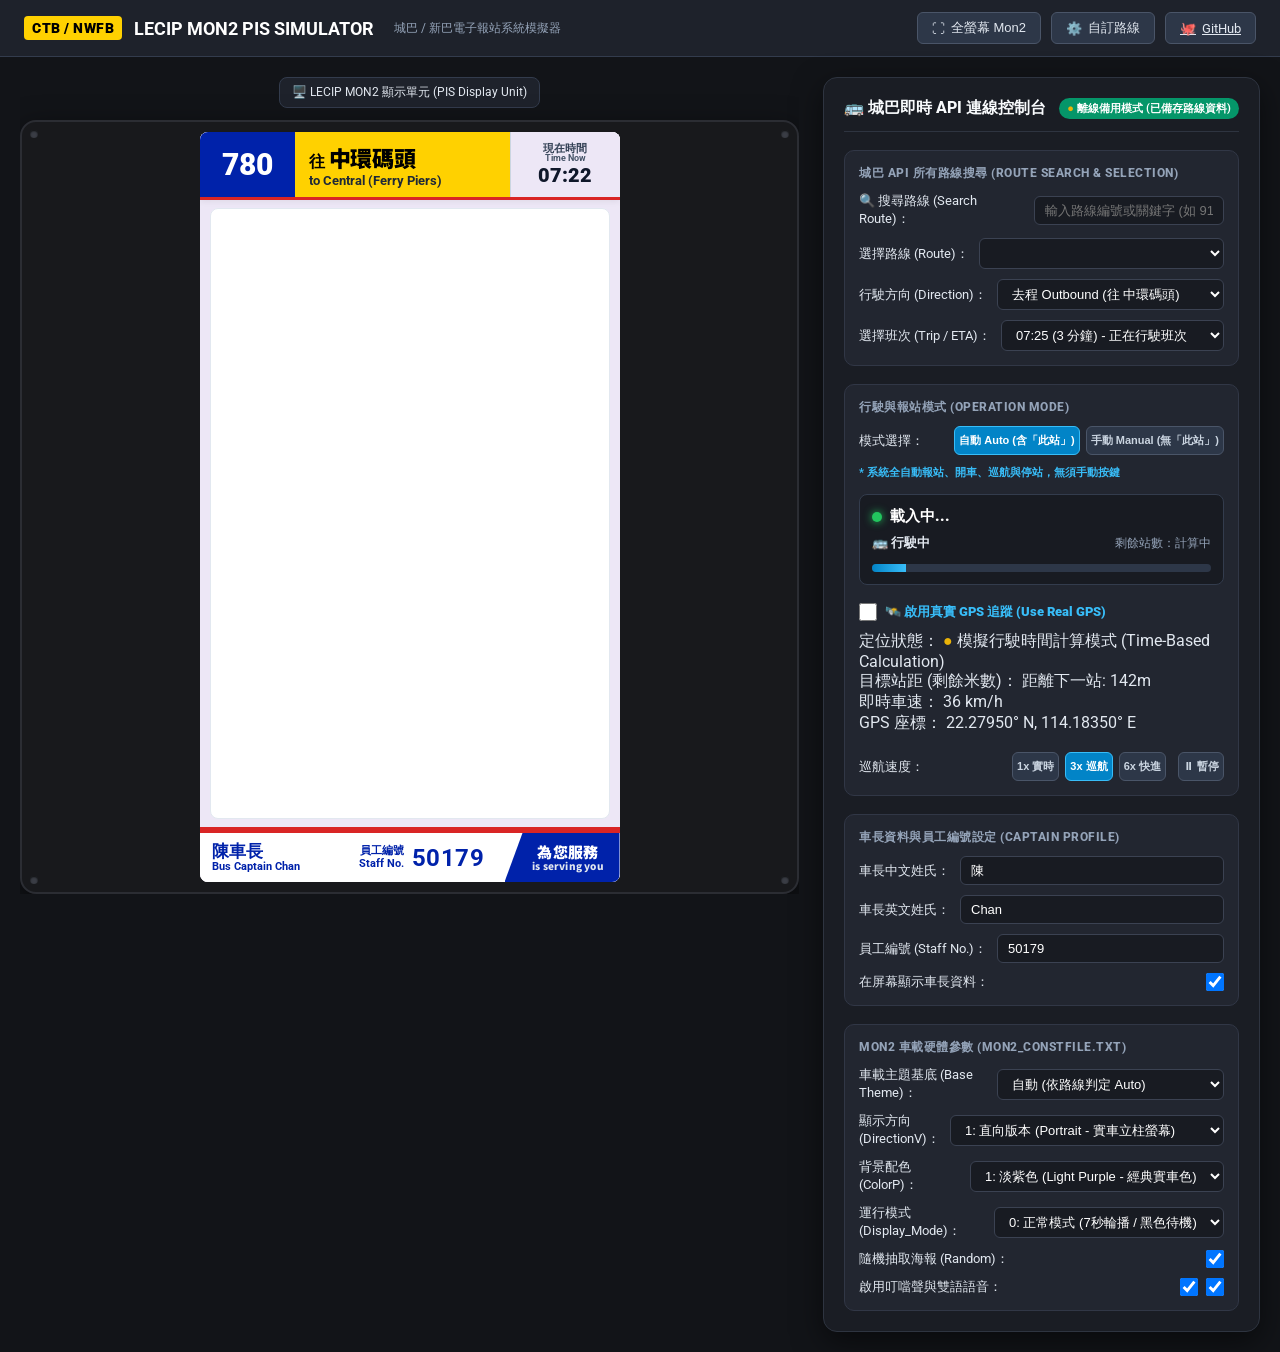
==== commit 722acf85: "Add files via upload" ====
--- a/standalone.html
+++ b/standalone.html
@@ -6693,6 +6693,88 @@
 
 .mon2-frame.horizontal.mode-cityflyer .mode3-fare-base {
   border-color: var(--cityflyer-crimson) !important;
+}
+
+
+/* ==========================================================================
+   FIXED ASPECT RATIO RESPONSIVE SCALING & 13-STOPS FILLING TO BOTTOM
+   (「應該要自動適應不同螢幕 固定大小比例 13頁車站 應該要到底 車站名向上靠 自動適應大細」)
+   ========================================================================== */
+.screen-housing {
+  display: flex !important;
+  justify-content: center !important;
+  align-items: center !important;
+  width: 100% !important;
+  padding: 10px 0 !important;
+  overflow: hidden !important;
+}
+
+/* Fixed 16:9 Aspect Ratio for Horizontal Screen (Never distorts when maximized!) */
+.mon2-frame.horizontal {
+  width: 800px !important;
+  height: 450px !important;
+  aspect-ratio: 16 / 9 !important;
+  max-width: 95vw !important;
+  max-height: 85vh !important;
+  flex-shrink: 0 !important;
+}
+
+/* Fixed 9:16 Aspect Ratio for Vertical Screen */
+.mon2-frame.vertical {
+  width: 420px !important;
+  height: 750px !important;
+  aspect-ratio: 9 / 16 !important;
+  max-height: 88vh !important;
+  flex-shrink: 0 !important;
+}
+
+/* 13-Stops Ladder Fills All The Way to Bottom (13頁車站 應該要到底) */
+.ladder-wrapper,
+.ladder-stops-container,
+.ladder-layout-wrapper,
+.ladder-rows-col,
+.ladder-nav-track-col {
+  height: 100% !important;
+  min-height: 100% !important;
+}
+
+.ladder-rows-col {
+  display: flex !important;
+  flex-direction: column !important;
+  justify-content: space-between !important;
+}
+
+.ladder-name-row {
+  flex: 1 !important;
+  display: flex !important;
+  align-items: center !important;
+  box-sizing: border-box !important;
+}
+
+/* 車站名向上靠 自動適應大細 */
+.ladder-names-cell {
+  flex: 1 !important;
+  display: flex !important;
+  flex-direction: column !important;
+  justify-content: center !important;
+  align-items: flex-start !important;
+  padding-left: 8px !important;
+  overflow: hidden !important;
+}
+
+.ladder-names-cell .ladder-zh-col {
+  font-size: clamp(15px, 2.2vw, 19px) !important;
+  font-weight: 900 !important;
+  line-height: 1.15 !important;
+  text-align: left !important;
+}
+
+.ladder-names-cell .ladder-en-col {
+  font-size: clamp(10px, 1.4vw, 12.5px) !important;
+  font-weight: 700 !important;
+  line-height: 1.1 !important;
+  text-align: left !important;
+  margin-top: 1px !important;
 }
 
 </style>
@@ -8136,6 +8218,26 @@
  */
 
 class Mon2Display {
+
+  // --- 應該要自動適應不同螢幕 固定大小比例 ---
+  initViewportScale() {
+    const updateScale = () => {
+      const frame = document.getElementById("mon2-frame");
+      if (!frame) return;
+
+      const isHorizontal = (this.DirectionV === 0);
+      const targetWidth = isHorizontal ? 800 : 420;
+      const targetHeight = isHorizontal ? 450 : 750;
+
+      frame.style.width = `${targetWidth}px`;
+      frame.style.height = `${targetHeight}px`;
+    };
+
+    window.addEventListener("resize", updateScale);
+    document.addEventListener("fullscreenchange", updateScale);
+    updateScale();
+  }
+
   // Helper: 車站名 “,” 或之後文字不顯示，且「九巴龍運車站不顯示 (XXXX)」
   cleanStopName(name) {
     if (!name) return "";
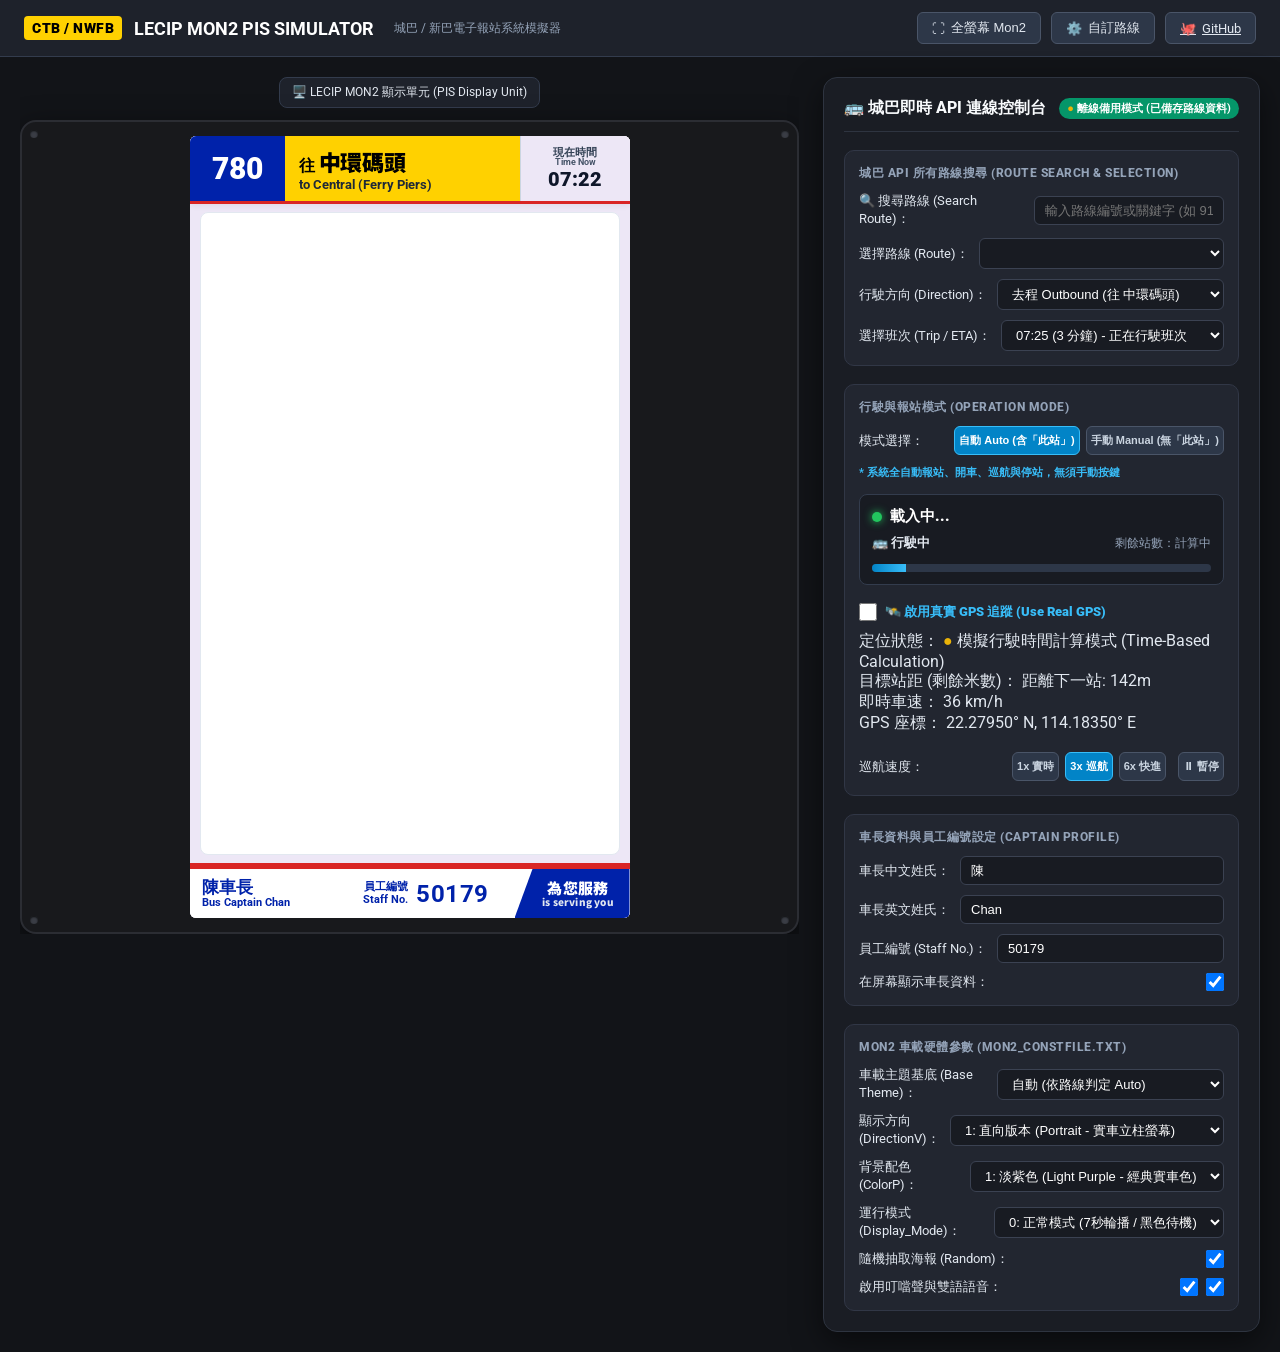
==== commit c8b5dd8a: "Add files via upload" ====
--- a/standalone.html
+++ b/standalone.html
@@ -6260,521 +6260,6 @@
   min-height: 0 !important; /* Allow uniform distribution to the bottom */
   padding: 0 8px !important;
   border-bottom: 1px solid rgba(0,0,0,0.06) !important;
-}
-
-
-/* ==========================================================================
-   FIXED ASPECT RATIO & RESPONSIVE SCREEN ADAPTATION
-   (應該要自動適應不同螢幕 固定大小比例 - 16:9 for Horizontal, 9:16 for Vertical)
-   ========================================================================== */
-
-/* 1. 橫向螢幕固定 16:9 比例 (無論放大或不同螢幕尺寸絕不跑版拉伸) */
-.mon2-frame.horizontal {
-  aspect-ratio: 16 / 9 !important;
-  width: min(94vw, calc((90vh - 40px) * 16 / 9)) !important;
-  height: min(calc(94vw * 9 / 16), calc(90vh - 40px)) !important;
-  max-width: 1200px !important;
-  max-height: 675px !important;
-  margin: 0 auto !important;
-  position: relative !important;
-}
-
-/* 2. 直向螢幕固定 9:16 比例 */
-.mon2-frame.vertical {
-  aspect-ratio: 9 / 16 !important;
-  width: min(90vw, calc((92vh - 40px) * 9 / 16)) !important;
-  height: min(calc(90vw * 16 / 9), calc(92vh - 40px)) !important;
-  max-width: 440px !important;
-  margin: 0 auto !important;
-}
-
-/* 3. 車站名向上靠 自動適應大細 (Top-aligned & Auto font scaling) */
-.mode3-station-name-row {
-  flex: 1 !important;
-  display: flex !important;
-  flex-direction: column !important;
-  justify-content: flex-start !important; /* 向上靠 */
-  padding-top: 16px !important;
-  padding-left: 14px !important;
-}
-
-.mode3-station-name-row .m3-zh {
-  font-size: clamp(24px, 3.8vw, 36px) !important; /* 自動適應大細 */
-  font-weight: 900 !important;
-  color: #0F172A !important;
-  line-height: 1.15 !important;
-}
-
-.mode3-station-name-row .m3-en {
-  font-size: clamp(13px, 1.8vw, 18px) !important;
-  font-weight: 700 !important;
-  color: #334155 !important;
-  margin-top: 4px !important;
-  line-height: 1.15 !important;
-}
-
-/* 4. 13 站全覽表到底 (13 頁車站 應該要到底) */
-.ladder-layout-wrapper {
-  height: 100% !important;
-}
-
-.ladder-rows-col {
-  height: 100% !important;
-}
-
-.ladder-name-row {
-  height: calc((100% - 24px) / 13) !important;
-  min-height: 0 !important;
-  box-sizing: border-box !important;
-}
-
-.ladder-track-cell {
-  height: calc((100% - 24px) / 13) !important;
-  min-height: 0 !important;
-}
-
-.ladder-name-row.empty-row {
-  border-bottom: 1px solid rgba(0,0,0,0.03) !important;
-}
-
-
-/* ==========================================================================
-   FIXED ASPECT RATIO RESPONSIVE AUTO-SCALING & 13 STOPS STRETCH TO BOTTOM
-   ========================================================================== */
-#mon2-display-container {
-  width: 100% !important;
-  height: 100% !important;
-  display: flex !important;
-  align-items: center !important;
-  justify-content: center !important;
-  overflow: hidden !important;
-  position: relative !important;
-}
-
-/* Fixed Base Viewport Canvas */
-.mon2-frame.vertical {
-  width: 440px !important;
-  height: 800px !important;
-  flex-shrink: 0 !important;
-}
-
-.mon2-frame.horizontal {
-  width: 800px !important;
-  height: 450px !important;
-  flex-shrink: 0 !important;
-}
-
-/* 13頁車站 應該要到底 (13-Stop Ladder stretches all the way to the bottom) */
-.ladder-layout-wrapper {
-  height: 100% !important;
-  width: 100% !important;
-  display: flex !important;
-  flex-direction: row !important;
-}
-
-.ladder-nav-track-col {
-  height: 100% !important;
-  display: flex !important;
-  flex-direction: column !important;
-}
-
-.ladder-rows-col {
-  height: 100% !important;
-  flex: 1 !important;
-  display: flex !important;
-  flex-direction: column !important;
-}
-
-.ladder-name-row {
-  flex: 1 !important;
-  min-height: 0 !important;
-  display: flex !important;
-  align-items: center !important;
-}
-
-.ladder-track-cell {
-  flex: 1 !important;
-  min-height: 0 !important;
-  display: flex !important;
-  align-items: center !important;
-  justify-content: center !important;
-}
-
-/* 車站名向上靠 自動適應大細 */
-.trio-content-col {
-  display: flex !important;
-  flex-direction: column !important;
-  justify-content: flex-start !important;
-}
-
-.trio-main-name {
-  font-size: clamp(20px, 3.5vw, 32px) !important;
-  line-height: 1.15 !important;
-}
-
-
-/* ==========================================================================
-   FIXED ASPECT RATIO & PERFECT RESPONSIVE SCALING
-   (橫向螢幕 放大後 排版混亂 應該要自動適應不同螢幕 固定大小比例)
-   ========================================================================== */
-
-/* Fixed Aspect Ratio Monitor Frame */
-.mon2-frame {
-  box-sizing: border-box !important;
-  position: relative !important;
-  overflow: hidden !important;
-  margin: 0 auto !important;
-}
-
-/* Vertical Monitor (9:16) */
-.mon2-frame.vertical {
-  width: auto !important;
-  height: min(92vh, 880px) !important;
-  aspect-ratio: 9 / 16 !important;
-  max-width: 95vw !important;
-  border-radius: 8px !important;
-}
-
-/* Horizontal Monitor (16:9) */
-.mon2-frame.horizontal {
-  width: min(94vw, 1100px) !important;
-  height: auto !important;
-  aspect-ratio: 16 / 9 !important;
-  max-height: 90vh !important;
-  border-radius: 8px !important;
-}
-
-/* Fullscreen Mode: Strict Pillarbox / Letterbox keeping 16:9 or 9:16 untouched! */
-.mon2-frame:fullscreen,
-.mon2-frame:-webkit-full-screen {
-  background-color: #000000 !important;
-  display: flex !important;
-  align-items: center !important;
-  justify-content: center !important;
-  border-radius: 0 !important;
-}
-
-.mon2-frame.horizontal:fullscreen,
-.mon2-frame.horizontal:-webkit-full-screen {
-  width: min(100vw, calc(100vh * 16 / 9)) !important;
-  height: min(100vh, calc(100vw * 9 / 16)) !important;
-  aspect-ratio: 16 / 9 !important;
-  max-width: none !important;
-  max-height: none !important;
-  margin: auto !important;
-}
-
-.mon2-frame.vertical:fullscreen,
-.mon2-frame.vertical:-webkit-full-screen {
-  width: min(100vw, calc(100vh * 9 / 16)) !important;
-  height: min(100vh, calc(100vw * 16 / 9)) !important;
-  aspect-ratio: 9 / 16 !important;
-  max-width: none !important;
-  max-height: none !important;
-  margin: auto !important;
-}
-
-/* ==========================================================================
-   MODE 5: 13-STOP LADDER STRETCHES ALL THE WAY TO THE BOTTOM (13頁車站 應該要到底)
-   AND CIRCLES 100% HORIZONTALLY ALIGNED WITH STATION NAMES (車站號碼和車站名稱要對齊)
-   ========================================================================== */
-.ladder-unified-wrapper {
-  display: flex !important;
-  flex-direction: column !important;
-  height: 100% !important;
-  width: 100% !important;
-  background: #FFFFFF !important;
-  overflow: hidden !important;
-}
-
-.ladder-rows-container {
-  flex: 1 !important;
-  display: flex !important;
-  flex-direction: column !important;
-  height: 100% !important;
-  width: 100% !important;
-  overflow: hidden !important;
-}
-
-/* Each row takes equal flex height so the rows reach the bottom divider line! */
-.ladder-unified-row {
-  flex: 1 !important;
-  min-height: 0 !important;
-  display: flex !important;
-  align-items: center !important;
-  width: 100% !important;
-  margin: 0 !important;
-  padding: 0 14px 0 0 !important;
-  border-bottom: 1px solid rgba(0,0,0,0.06) !important;
-  box-sizing: border-box !important;
-  position: relative !important;
-}
-
-.ladder-unified-row.row-yellow {
-  background-color: #FFF04D !important;
-}
-
-.ladder-unified-row.row-white {
-  background-color: #FFFFFF !important;
-}
-
-.ladder-unified-row.row-current {
-  box-shadow: inset 0 0 0 2.5px #16A34A !important;
-}
-
-/* Left Circle Cell: Circle and Station Name in SAME Row (100% Locked Alignment) */
-.ladder-circle-cell {
-  width: 46px !important;
-  min-width: 46px !important;
-  height: 100% !important;
-  display: flex !important;
-  align-items: center !important;
-  justify-content: center !important;
-  position: relative !important;
-  flex-shrink: 0 !important;
-  margin-right: 8px !important;
-}
-
-/* Continuous Blue or Crimson Track Line running down the left */
-.ladder-circle-cell::before {
-  content: "" !important;
-  position: absolute !important;
-  top: 0 !important;
-  bottom: 0 !important;
-  left: 6px !important;
-  right: 6px !important;
-  background: #0022AA !important; /* CTB Blue Track */
-  z-index: 1 !important;
-}
-
-.mode-cityflyer .ladder-circle-cell::before {
-  background: var(--cityflyer-crimson) !important;
-}
-
-.ladder-circle-cell .track-circle-active,
-.ladder-circle-cell .track-circle-arrived-green,
-.ladder-circle-cell .track-circle-upcoming {
-  position: relative !important;
-  z-index: 2 !important;
-  width: 24px !important;
-  height: 24px !important;
-  font-size: 12px !important;
-  margin: auto 0 !important;
-}
-
-.ladder-name-cell {
-  flex: 1 !important;
-  display: flex !important;
-  flex-direction: column !important;
-  justify-content: center !important;
-  align-items: flex-start !important;
-  overflow: hidden !important;
-  line-height: 1.15 !important;
-}
-
-.ladder-name-cell .name-zh {
-  font-family: var(--font-chinese) !important;
-  font-size: clamp(14px, 2.2vh, 18px) !important;
-  font-weight: 900 !important;
-  color: #000000 !important;
-  white-space: nowrap !important;
-  overflow: hidden !important;
-  text-overflow: clip !important;
-}
-
-.ladder-name-cell .name-en {
-  font-family: var(--font-english) !important;
-  font-size: clamp(10px, 1.5vh, 12px) !important;
-  font-weight: 700 !important;
-  color: #1E293B !important;
-  white-space: nowrap !important;
-  overflow: hidden !important;
-  text-overflow: clip !important;
-  margin-top: 1px !important;
-}
-
-.ladder-eta-cell {
-  width: 48px !important;
-  min-width: 48px !important;
-  text-align: right !important;
-  display: flex !important;
-  align-items: center !important;
-  justify-content: flex-end !important;
-}
-
-.ladder-eta-cell .eta-val-num {
-  font-size: clamp(14px, 2.2vh, 18px) !important;
-  font-weight: 900 !important;
-  color: #000000 !important;
-}
-
-/* ==========================================================================
-   MODE 3 HORIZONTAL: STATION NAMES TOP-ALIGNED (車站名向上靠 自動適應大細)
-   ========================================================================== */
-.mon2-frame.horizontal .mode3-split-card {
-  display: flex !important;
-  flex-direction: row !important;
-  gap: 10px !important;
-  padding: 8px !important;
-  height: 100% !important;
-  width: 100% !important;
-  box-sizing: border-box !important;
-}
-
-.mon2-frame.horizontal .mode3-top-stop-banner {
-  flex: 0.95 !important;
-  height: 100% !important;
-  display: flex !important;
-  flex-direction: row !important;
-  border: 2px solid #CBD5E1 !important;
-  border-radius: 6px !important;
-  background: #FFFFFF !important;
-  overflow: hidden !important;
-}
-
-.mon2-frame.horizontal .mode3-stop-track {
-  width: 54px !important;
-  min-width: 54px !important;
-  display: flex !important;
-  flex-direction: column !important;
-  align-items: center !important;
-  position: relative !important;
-}
-
-.mon2-frame.horizontal .mode3-stop-content {
-  flex: 1 !important;
-  display: flex !important;
-  flex-direction: column !important;
-  justify-content: flex-start !important; /* 「車站名向上靠」 */
-  padding: 10px 16px !important;
-  overflow: hidden !important;
-}
-
-.mon2-frame.horizontal .mode3-stop-header-row {
-  display: flex !important;
-  justify-content: space-between !important;
-  align-items: center !important;
-  border-bottom: 2px solid #CBD5E1 !important;
-  padding-bottom: 6px !important;
-  margin-bottom: 12px !important;
-}
-
-.mon2-frame.horizontal .mode3-station-name-row {
-  display: flex !important;
-  flex-direction: column !important;
-  justify-content: flex-start !important; /* 「車站名向上靠」 */
-  align-items: flex-start !important;
-  gap: 4px !important;
-}
-
-.mon2-frame.horizontal .mode3-station-name-row .m3-zh {
-  font-size: clamp(22px, 3.8vh, 32px) !important; /* 「自動適應大細」 */
-  font-weight: 900 !important;
-  color: #000000 !important;
-  line-height: 1.15 !important;
-}
-
-.mon2-frame.horizontal .mode3-station-name-row .m3-en {
-  font-size: clamp(13px, 2.0vh, 17px) !important;
-  font-weight: 700 !important;
-  color: #334155 !important;
-  line-height: 1.15 !important;
-}
-
-.mon2-frame.horizontal .mode3-fare-base {
-  flex: 1.05 !important;
-  height: 100% !important;
-  display: flex !important;
-  flex-direction: column !important;
-  border: 2px solid #0022AA !important;
-  border-radius: 6px !important;
-  overflow: hidden !important;
-}
-
-.mon2-frame.horizontal.mode-cityflyer .mode3-fare-base {
-  border-color: var(--cityflyer-crimson) !important;
-}
-
-
-/* ==========================================================================
-   FIXED ASPECT RATIO RESPONSIVE SCALING & 13-STOPS FILLING TO BOTTOM
-   (「應該要自動適應不同螢幕 固定大小比例 13頁車站 應該要到底 車站名向上靠 自動適應大細」)
-   ========================================================================== */
-.screen-housing {
-  display: flex !important;
-  justify-content: center !important;
-  align-items: center !important;
-  width: 100% !important;
-  padding: 10px 0 !important;
-  overflow: hidden !important;
-}
-
-/* Fixed 16:9 Aspect Ratio for Horizontal Screen (Never distorts when maximized!) */
-.mon2-frame.horizontal {
-  width: 800px !important;
-  height: 450px !important;
-  aspect-ratio: 16 / 9 !important;
-  max-width: 95vw !important;
-  max-height: 85vh !important;
-  flex-shrink: 0 !important;
-}
-
-/* Fixed 9:16 Aspect Ratio for Vertical Screen */
-.mon2-frame.vertical {
-  width: 420px !important;
-  height: 750px !important;
-  aspect-ratio: 9 / 16 !important;
-  max-height: 88vh !important;
-  flex-shrink: 0 !important;
-}
-
-/* 13-Stops Ladder Fills All The Way to Bottom (13頁車站 應該要到底) */
-.ladder-wrapper,
-.ladder-stops-container,
-.ladder-layout-wrapper,
-.ladder-rows-col,
-.ladder-nav-track-col {
-  height: 100% !important;
-  min-height: 100% !important;
-}
-
-.ladder-rows-col {
-  display: flex !important;
-  flex-direction: column !important;
-  justify-content: space-between !important;
-}
-
-.ladder-name-row {
-  flex: 1 !important;
-  display: flex !important;
-  align-items: center !important;
-  box-sizing: border-box !important;
-}
-
-/* 車站名向上靠 自動適應大細 */
-.ladder-names-cell {
-  flex: 1 !important;
-  display: flex !important;
-  flex-direction: column !important;
-  justify-content: center !important;
-  align-items: flex-start !important;
-  padding-left: 8px !important;
-  overflow: hidden !important;
-}
-
-.ladder-names-cell .ladder-zh-col {
-  font-size: clamp(15px, 2.2vw, 19px) !important;
-  font-weight: 900 !important;
-  line-height: 1.15 !important;
-  text-align: left !important;
-}
-
-.ladder-names-cell .ladder-en-col {
-  font-size: clamp(10px, 1.4vw, 12.5px) !important;
-  font-weight: 700 !important;
-  line-height: 1.1 !important;
-  text-align: left !important;
-  margin-top: 1px !important;
 }
 
 </style>
@@ -8050,14 +7535,6 @@
       return "$19.8";
     }
 
-    // 2. Specific Route Fares
-    if (code === "73X" || code === "73" || code === "73P") return "$7.5";
-    if (code === "E32" || code === "E32A") {
-      if (name.includes("東涌") || seq >= totalStops * 0.75) return "$4.5";
-      return "$11.6";
-    }
-    if (code === "H3") return "$19.8";
-
     // 2. Specific Route Fares from authentic Citybus photos
     if (code === "720") {
       if (name.includes("國際調解院") || seq >= totalStops * 0.7) return "$5.5";
@@ -8218,26 +7695,6 @@
  */
 
 class Mon2Display {
-
-  // --- 應該要自動適應不同螢幕 固定大小比例 ---
-  initViewportScale() {
-    const updateScale = () => {
-      const frame = document.getElementById("mon2-frame");
-      if (!frame) return;
-
-      const isHorizontal = (this.DirectionV === 0);
-      const targetWidth = isHorizontal ? 800 : 420;
-      const targetHeight = isHorizontal ? 450 : 750;
-
-      frame.style.width = `${targetWidth}px`;
-      frame.style.height = `${targetHeight}px`;
-    };
-
-    window.addEventListener("resize", updateScale);
-    document.addEventListener("fullscreenchange", updateScale);
-    updateScale();
-  }
-
   // Helper: 車站名 “,” 或之後文字不顯示，且「九巴龍運車站不顯示 (XXXX)」
   cleanStopName(name) {
     if (!name) return "";
@@ -8308,7 +7765,6 @@
     this.initDOM();
     this.startClock();
     this.startScriptFSM();
-    this.initViewportScale();
   }
 
   initDOM() {
@@ -9276,57 +8732,26 @@
     if (!wrap) return;
 
     wrap.innerHTML = "";
+    const leftStop = Math.max(1, (this.currentRoute ? this.currentRoute.stops.length : 1) - (this.telargo_busstop - 1));
     const isArrived = !this.manualModeNoArrive && (this.telargo_busarrivingstop === 1);
+
+    // If stop has interchange routes -> Render Interchange Table
     const isTransferStation = /轉乘|轉車|收費廣場|BBI|Interchange/i.test(stop.zh) || /Interchange|BBI|Toll Plaza/i.test(stop.en);
-
-    // If stop is transfer station and has interchange routes
+    // 「轉乘路線頁面只適用於 轉乘站」
     if (isTransferStation && stop.interchanges && stop.interchanges.length > 0) {
       if (titleZh) titleZh.textContent = "轉乘路線";
       if (titleEn) titleEn.textContent = "Interchange routes";
       if (pageNum) pageNum.textContent = "1/1";
 
       let tableHtml = `
-        <div class="mode3-split-card">
-          <!-- Left: Current Stop Information (Top-aligned! 「車站名向上靠」) -->
-          <div class="mode3-top-stop-banner">
-            <div class="mode3-stop-track">
-              <div class="track-bar-chevron"></div>
-              <div class="${isArrived ? 'track-circle-arrived-green' : 'track-circle-active'}">
-                ${stop.num}
-              </div>
-              <div class="track-bar-point-bottom"></div>
-            </div>
-            <div class="mode3-stop-content">
-              <div class="mode3-stop-header-row">
-                <div class="mode3-status-label">${isArrived ? "此站 This stop" : "下一站 Next stop"}</div>
-                <div class="mode3-eta-label">
-                  <div class="eta-icon-title">預計<br>ETA</div>
-                  <div class="eta-value-box">&lt;1</div>
-                  <div class="eta-unit-box">分鐘<br>min</div>
-                </div>
-              </div>
-              <div class="mode3-station-name-row">
-                <div class="m3-zh">${this.cleanStopName(stop.zh)}</div>
-                <div class="m3-en">${this.cleanStopName(stop.en)}</div>
-              </div>
-            </div>
+        <div class="mode3-fare-base interchange-style">
+          <div class="fare-black-header">
+            <div class="col-route">路線<br><small>Route</small></div>
+            <div class="col-direction">方向<br><small>Direction</small></div>
+            <div class="col-fare-eta" style="text-align: right;">抵站時間<br><small>ETA</small></div>
           </div>
-
-          <!-- Right: Interchange Routes Table -->
-          <div class="mode3-fare-base interchange-style">
-            <div class="section-title-bar">
-              <span class="bar-zh">轉乘路線</span>
-              <span class="bar-en">Interchange routes</span>
-              <span class="page-indicator">1/1</span>
-            </div>
-            <div class="fare-black-header">
-              <div class="col-route">路線<br><small>Route</small></div>
-              <div class="col-direction">方向<br><small>Direction</small></div>
-              <div class="col-fare-eta" style="text-align: right;">抵站時間<br><small>ETA</small></div>
-            </div>
-            <div class="fare-stage-list">
+          <div class="fare-stage-list">
       `;
-
       stop.interchanges.forEach(ic => {
         tableHtml += `
           <div class="fare-stage-row">
@@ -9341,43 +8766,44 @@
           </div>
         `;
       });
-
       tableHtml += `
+          </div>
+          <div class="fare-bottom-notice">
+            <div class="notice-text">
+              車費優惠與巴士轉乘計劃詳情，請參閱新巴城巴網頁<br>
+              <small>Please refer to Citybus NWFB website for fare concession and Bus-Bus Interchange details.</small>
             </div>
-            <div class="fare-bottom-notice">
-              <div class="notice-text">
-                車費優惠與巴士轉乘計劃詳情，請參閱城巴網頁<br>
-                <small>Please refer to Citybus website for fare concession and Bus-Bus Interchange details.</small>
-              </div>
-              <div class="notice-qr"><div class="qr-code-box"></div></div>
+            <div class="notice-qr">
+              <div class="qr-code-box"></div>
             </div>
           </div>
         </div>
       `;
       wrap.innerHTML = tableHtml;
     } else {
-      // BASE CASE: Authentic Mode 3 Split Card (Left Stop top-aligned, Right Fare table)
+      // BASE CASE: Authentic Split Screen Mode 3 as in real photo 6ff992a6.png!
+      // Top Half: Next stop indicator with track and ETA (<1 min)
+      // Bottom Half: Fare Information table with section fares
       if (titleZh) titleZh.textContent = "車費資料";
       if (titleEn) titleEn.textContent = "Fare information";
       if (pageNum) pageNum.textContent = "1/1";
 
       const fareStages = this.getSectionFareStages();
-      const zhName = this.cleanStopName(stop.zh);
-      const enName = this.cleanStopName(stop.en);
-      const zhStyle = zhName.length > 10 ? 'font-size: clamp(18px, 3vh, 26px);' : '';
-      const enStyle = enName.length > 25 ? 'font-size: clamp(12px, 1.8vh, 16px);' : '';
 
       let tableHtml = `
         <div class="mode3-split-card">
-          <!-- Left: Current Stop Information (Top-aligned! 「車站名向上靠」) -->
+          <!-- Top Next Stop Box: Circle adjacent to station name ("車站編號位置要貼合車站名稱 車站名稱加大") -->
           <div class="mode3-top-stop-banner">
-            <div class="mode3-stop-track">
-              <div class="track-bar-chevron"></div>
-              <div class="${isArrived ? 'track-circle-arrived-green' : 'track-circle-active'}">
-                ${stop.num}
+            <!-- Left Navigation Track Line in Mode 3 ("Losted line" -> RESTORED) -->
+            <div class="route-nav-track-col arrow-pointed mode3-nav-track">
+              <div class="track-subheader-cell"><div class="track-bar-chevron"></div></div>
+              <div class="track-row-cell">
+                <div class="${isArrived ? 'track-circle-arrived-green' : 'track-circle-active'}">${stop.num}</div>
+                <div class="track-bar-point-bottom"></div>
               </div>
-              <div class="track-bar-point-bottom"></div>
             </div>
+
+            <!-- Right Content of Top Banner -->
             <div class="mode3-stop-content">
               <div class="mode3-stop-header-row">
                 <div class="mode3-status-label">${isArrived ? "此站 This stop" : "下一站 Next stop"}</div>
@@ -9387,16 +8813,14 @@
                   <div class="eta-unit-box">分鐘<br>min</div>
                 </div>
               </div>
-              <div class="mode3-station-name-row">
-                <div class="m3-zh" style="${zhStyle}">${zhName}</div>
-                ${stop.subZh || (stop.landmarks && stop.landmarks[0]) ? `<div class="m3-landmark-zh">${stop.subZh || stop.landmarks[0]}</div>` : ''}
-                <div class="m3-en" style="${enStyle}">${enName}</div>
-                ${stop.subEn ? `<div class="m3-landmark-en">${stop.subEn}</div>` : ''}
+              <div class="mode3-station-name-row align-top">
+                <div class="m3-zh autofit-text">${this.cleanStopName(stop.zh)}</div>
+                <div class="m3-en autofit-text">${this.cleanStopName(stop.en)}</div>
               </div>
             </div>
           </div>
 
-          <!-- Right: Fare Information Table -->
+          <!-- Bottom Fare Information Box (as in photo 6ff992a6.png) -->
           <div class="mode3-fare-base">
             <div class="section-title-bar">
               <span class="bar-zh">車費資料</span>
@@ -9437,12 +8861,15 @@
       tableHtml += `
             </div>
 
+            <!-- Bottom Notice with QR code as in photo 6ff992a6.png -->
             <div class="fare-bottom-notice">
               <div class="notice-text">
                 車費優惠與巴士轉乘計劃詳情，請參閱城巴網頁<br>
                 <small>Please refer to Citybus website for fare concession and Bus-Bus Interchange details.</small>
               </div>
-              <div class="notice-qr"><div class="qr-code-box"></div></div>
+              <div class="notice-qr">
+                <div class="qr-code-box"></div>
+              </div>
             </div>
           </div>
         </div>
@@ -9462,7 +8889,7 @@
 
     // Accurate Citybus Fare Table by Route Code
     const FARE_TABLE = {
-      "H3": { full: "$19.8", stages: [{ match: "赤柱", fare: "$19.8" }] },
+      "H3": { full: "$41.8", stages: [{ match: "香港摩天輪", fare: "$41.8" }, { match: "赤柱", fare: "$19.8" }] },
       "H1": { full: "$41.8", stages: [{ match: "中環", fare: "$41.8" }, { match: "尖沙咀", fare: "$19.8" }] },
       "H2": { full: "$41.8", stages: [{ match: "中環", fare: "$41.8" }, { match: "尖沙咀", fare: "$19.8" }] },
       "A10": { full: "$49.7", stages: [{ match: "青嶼幹線", fare: "$17.8" }, { match: "西區海底隧道", fare: "$41.8" }] },
@@ -9506,7 +8933,7 @@
       "A17": { full: "$45.0", stages: [{ match: "青嶼幹線", fare: "$17.8" }] },
       "H3": { full: "$19.8", stages: [{ match: "赤柱", fare: "$19.8" }] },
       "H2": { full: "$19.8", stages: [] },
-      "H3": { full: "$19.8", stages: [{ match: "赤柱", fare: "$19.8" }] },
+      "H3": { full: "$47.6", stages: [{ match: "中環", fare: "$47.6" }, { match: "金鐘", fare: "$47.6" }] },
       "H3": { full: "$19.8", stages: [{ match: "赤柱", fare: "$19.8" }] },
       "720": { full: "$8.7", stages: [{ match: "國際調解院", fare: "$5.5" }] },
       "H3": { full: "$41.8", stages: [] },
@@ -9573,13 +9000,17 @@
     const listEl = document.getElementById("allstop-stops-list");
     if (!listEl || !this.currentRoute) return;
 
-    const stops = this.currentRoute.stops || [];
+    const stops = this.currentRoute.stops;
     const totalStops = stops.length;
     const isArrived = !this.manualModeNoArrive && (this.telargo_busarrivingstop === 1);
 
-    // 「13頁車站 應該要到底」: 嚴格以每頁 13 站計算總頁數，例如 26 站剛好為 2 頁！
+    // Stops per page: 13 stops
     const STOPS_PER_PAGE = 13;
-    this.Mon2_Page_Totel = Math.max(1, Math.ceil(totalStops / STOPS_PER_PAGE));
+    if (totalStops <= STOPS_PER_PAGE) {
+      this.Mon2_Page_Totel = 1;
+    } else {
+      this.Mon2_Page_Totel = 1 + Math.ceil((totalStops - STOPS_PER_PAGE) / 12);
+    }
 
     if (this.Mon2_Page_Now > this.Mon2_Page_Totel) {
       this.Mon2_Page_Now = this.Mon2_Page_Totel;
@@ -9595,70 +9026,167 @@
       pageEl.textContent = `${this.Mon2_Page_Now}/${this.Mon2_Page_Totel} ⏱`;
     }
 
-    // Calculate start index for current page
-    const startIdx = (this.Mon2_Page_Now - 1) * STOPS_PER_PAGE;
-    const pageStops = stops.slice(startIdx, startIdx + STOPS_PER_PAGE);
-    const visibleCount = pageStops.length;
-
+    const isPageOne = (this.Mon2_Page_Now === 1);
+    let trackHtml = `<div class="track-bar-chevron"></div>`;
     let rowsHtml = "";
 
-    // Render stops in unified rows: Circle and Station Name in SAME row (100% locked alignment!)
-    pageStops.forEach((s, i) => {
-      const globalIdx = startIdx + i;
-      const isCurrent = (globalIdx === curIdx);
-      const isYellow = (i % 2 === 0);
-      let minsDiff = (globalIdx - curIdx) * 2;
-      let minsHtml = "";
-
-      if (globalIdx < curIdx) {
-        minsHtml = "";
-      } else if (globalIdx === curIdx) {
-        minsHtml = isArrived ? "" : `<span class="eta-val-num">&lt;1</span>`;
-      } else {
-        minsHtml = `<span class="eta-val-num">${minsDiff}</span>`;
-      }
-
-      let circleClass = "track-circle-upcoming";
-      if (isCurrent) {
-        circleClass = isArrived ? "track-circle-arrived-green" : "track-circle-active";
-      }
-
-      const zhName = this.cleanStopName(s.zh);
-      const enName = this.cleanStopName(s.en);
-
-      // Auto-adapt font size based on text length ("自動適應大細")
-      const zhStyle = zhName.length > 10 ? 'font-size: clamp(12px, 1.8vh, 15px);' : (zhName.length > 7 ? 'font-size: clamp(14px, 2.1vh, 18px);' : '');
-      const enStyle = enName.length > 22 ? 'font-size: clamp(9px, 1.3vh, 11px);' : '';
-
-      rowsHtml += `
-        <div class="ladder-unified-row ${isYellow ? 'row-yellow' : 'row-white'} ${isCurrent ? 'row-current' : ''}">
-          <div class="ladder-circle-cell">
+    if (isPageOne) {
+      // PAGE 1: Up to 13 stops
+      const pageList = stops.slice(0, STOPS_PER_PAGE);
+
+      pageList.forEach((s, idx) => {
+        const isCurrent = (idx === curIdx);
+        const isYellow = (idx % 2 === 0);
+        let minsDiff = (idx - curIdx) * 2;
+        let minsHtml = "";
+
+        if (idx < curIdx) {
+          minsHtml = "";
+        } else if (idx === curIdx) {
+          minsHtml = isArrived ? "" : `<span class="eta-val-num">&lt;1</span>`;
+        } else {
+          minsHtml = `<span class="eta-val-num">${minsDiff}</span>`;
+        }
+
+        // 「車站號碼圓形框底色: 下一站 紅色, 此站 綠色」
+        let circleClass = "track-circle-upcoming";
+        if (isCurrent) {
+          circleClass = isArrived ? "track-circle-arrived-green" : "track-circle-active";
+        }
+
+        trackHtml += `
+          <div class="ladder-track-cell">
             <div class="${circleClass}">
               ${s.num}
             </div>
           </div>
-          <div class="ladder-name-cell">
-            <div class="name-zh" style="${zhStyle}">${zhName}</div>
-            <div class="name-en" style="${enStyle}">${enName}</div>
+        `;
+
+        rowsHtml += `
+          <div class="ladder-name-row ${isYellow ? 'row-yellow' : 'row-white'} ${isCurrent ? 'row-current' : ''}">
+            <div class="ladder-names-cell">
+              <div class="ladder-zh-col ${s.zh.length > 8 ? 'text-shrink' : ''}">${this.cleanStopName(s.zh)}</div>
+              <div class="ladder-en-col ${s.en.length > 18 ? 'text-shrink' : ''}">${this.cleanStopName(s.en)}</div>
+            </div>
+            <div class="ladder-eta-col">
+              ${minsHtml}
+            </div>
           </div>
-          <div class="ladder-eta-cell">
-            ${minsHtml}
+        `;
+      });
+
+      listEl.innerHTML = `
+        <div class="ladder-layout-wrapper">
+          <div class="ladder-nav-track-col arrow-rounded">
+            ${trackHtml}
+          </div>
+          <div class="ladder-rows-col">
+            ${rowsHtml}
+            <div class="ladder-eta-footer-label">
+              <span>預計(分鐘) ETA(min)</span>
+            </div>
           </div>
         </div>
       `;
-    });
-
-    listEl.innerHTML = `
-      <div class="ladder-unified-wrapper">
-        <div class="ladder-rows-container">
-          ${rowsHtml}
+    } else {
+      // PAGE 2+: Origin stop + 3 dots + subsequent stops (Strict 1-to-1 matching, no extra circles!)
+      const firstStop = stops[0] || { num: 1, zh: "起點站", en: "Origin" };
+      const startIdx = STOPS_PER_PAGE + (this.Mon2_Page_Now - 2) * 12;
+      const pageList = stops.slice(startIdx, startIdx + 12);
+
+      // Row 1: Origin Stop
+      trackHtml += `
+        <div class="ladder-track-cell">
+          <div class="track-circle-upcoming">
+            ${firstStop.num}
+          </div>
         </div>
-        <div class="ladder-eta-footer-label">
-          <span>預計(分鐘) ETA(min)</span>
+      `;
+      rowsHtml += `
+        <div class="ladder-name-row row-yellow">
+          <div class="ladder-names-cell">
+            <div class="ladder-zh-col ${firstStop.zh.length > 8 ? 'text-shrink' : ''}">${this.cleanStopName(firstStop.zh)}</div>
+            <div class="ladder-en-col ${firstStop.en.length > 18 ? 'text-shrink' : ''}">${this.cleanStopName(firstStop.en)}</div>
+          </div>
+          <div class="ladder-eta-col"></div>
         </div>
-      </div>
-    `;
+      `;
+
+      // 3 Dots spacer in Track + Spacer row in Names
+      trackHtml += `
+        <div class="ladder-track-cell ladder-dots-cell">
+          <div class="track-dots-group">
+            <span class="track-dot"></span>
+            <span class="track-dot"></span>
+            <span class="track-dot"></span>
+          </div>
+        </div>
+      `;
+      rowsHtml += `
+        <div class="ladder-name-row row-dots-spacer">
+          <div class="ladder-names-cell"></div>
+          <div class="ladder-eta-col"></div>
+        </div>
+      `;
+
+      pageList.forEach((s, idx) => {
+        const globalIdx = startIdx + idx;
+        const isCurrent = (globalIdx === curIdx);
+        const isYellow = ((idx + 1) % 2 === 0);
+        let minsDiff = (globalIdx - curIdx) * 2;
+        let minsHtml = "";
+
+        if (globalIdx < curIdx) {
+          minsHtml = "";
+        } else if (globalIdx === curIdx) {
+          minsHtml = isArrived ? "" : `<span class="eta-val-num">&lt;1</span>`;
+        } else {
+          minsHtml = `<span class="eta-val-num">${minsDiff}</span>`;
+        }
+
+        let circleClass = "track-circle-upcoming";
+        if (isCurrent) {
+          circleClass = isArrived ? "track-circle-arrived-green" : "track-circle-active";
+        }
+
+        trackHtml += `
+          <div class="ladder-track-cell">
+            <div class="${circleClass}">
+              ${s.num}
+            </div>
+          </div>
+        `;
+
+        rowsHtml += `
+          <div class="ladder-name-row ${isYellow ? 'row-yellow' : 'row-white'} ${isCurrent ? 'row-current' : ''}">
+            <div class="ladder-names-cell">
+              <div class="ladder-zh-col ${s.zh.length > 8 ? 'text-shrink' : ''}">${this.cleanStopName(s.zh)}</div>
+              <div class="ladder-en-col ${s.en.length > 18 ? 'text-shrink' : ''}">${this.cleanStopName(s.en)}</div>
+            </div>
+            <div class="ladder-eta-col">
+              ${minsHtml}
+            </div>
+          </div>
+        `;
+      });
+
+      const isFinalPage = (this.Mon2_Page_Now === this.Mon2_Page_Totel);
+      listEl.innerHTML = `
+        <div class="ladder-layout-wrapper">
+          <div class="ladder-nav-track-col ${isFinalPage ? 'arrow-rounded' : 'arrow-pointed'}">
+            ${trackHtml}
+          </div>
+          <div class="ladder-rows-col">
+            ${rowsHtml}
+            <div class="ladder-eta-footer-label">
+              <span>預計(分鐘) ETA(min)</span>
+            </div>
+          </div>
+        </div>
+      `;
+    }
   }
+
   setTargetDistance(meters) {
     this.targetDistanceMeters = meters;
     const badgeZh = document.getElementById("hud-target-dist-zh");
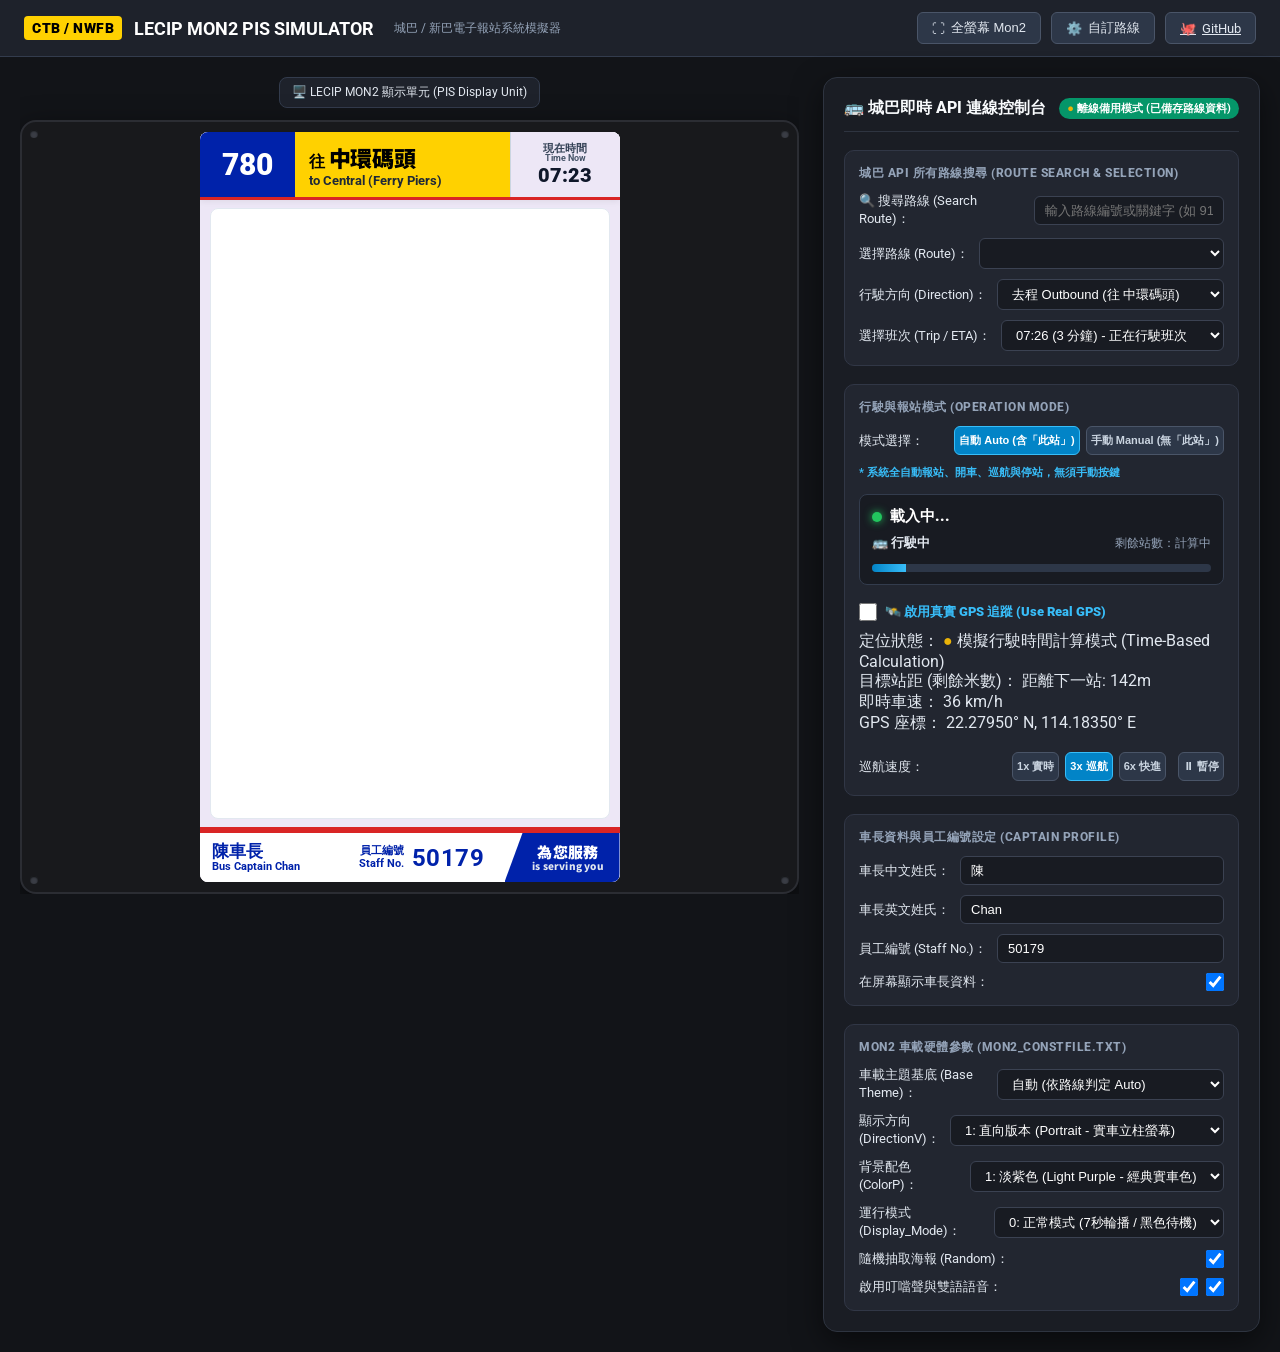
==== commit b5a34188: "Add files via upload" ====
--- a/standalone.html
+++ b/standalone.html
@@ -18,7 +18,11 @@
   --ctb-blue: #004B87;
   --ctb-red: #D92525;
   --ctb-navy: #002B49;
-  --cityflyer-red: #7A0016;
+  --cityflyer-red: #E6007E;
+  --cityflyer-magenta: #E6007E;
+  --cityflyer-track-red: #E60039;
+  --cityflyer-yellow-bg: #FFF8E1;
+  --cityflyer-silver-bg: #ECEFF1;
   --cityflyer-gold: #E5A823;
   --rickshaw-red: #8B1E1E;
   --nwfb-orange: #FF6600;
@@ -2750,7 +2754,8 @@
    Interchange_11/12/22, Driver_ID, No_Driver_ID)
    ========================================================================== */
 :root {
-  --cityflyer-crimson: #B70028;
+  --cityflyer-crimson: #E6007E;
+  --cityflyer-track-red: #E60039;
   --cityflyer-gold: #C5A059;
 }
 
@@ -6260,6 +6265,973 @@
   min-height: 0 !important; /* Allow uniform distribution to the bottom */
   padding: 0 8px !important;
   border-bottom: 1px solid rgba(0,0,0,0.06) !important;
+}
+
+
+/* ==========================================================================
+   FIXED ASPECT RATIO & RESPONSIVE SCREEN ADAPTATION
+   (應該要自動適應不同螢幕 固定大小比例 - 16:9 for Horizontal, 9:16 for Vertical)
+   ========================================================================== */
+
+/* 1. 橫向螢幕固定 16:9 比例 (無論放大或不同螢幕尺寸絕不跑版拉伸) */
+.mon2-frame.horizontal {
+  aspect-ratio: 16 / 9 !important;
+  width: min(94vw, calc((90vh - 40px) * 16 / 9)) !important;
+  height: min(calc(94vw * 9 / 16), calc(90vh - 40px)) !important;
+  max-width: 1200px !important;
+  max-height: 675px !important;
+  margin: 0 auto !important;
+  position: relative !important;
+}
+
+/* 2. 直向螢幕固定 9:16 比例 */
+.mon2-frame.vertical {
+  aspect-ratio: 9 / 16 !important;
+  width: min(90vw, calc((92vh - 40px) * 9 / 16)) !important;
+  height: min(calc(90vw * 16 / 9), calc(92vh - 40px)) !important;
+  max-width: 440px !important;
+  margin: 0 auto !important;
+}
+
+/* 3. 車站名向上靠 自動適應大細 (Top-aligned & Auto font scaling) */
+.mode3-station-name-row {
+  flex: 1 !important;
+  display: flex !important;
+  flex-direction: column !important;
+  justify-content: flex-start !important; /* 向上靠 */
+  padding-top: 16px !important;
+  padding-left: 14px !important;
+}
+
+.mode3-station-name-row .m3-zh {
+  font-size: clamp(24px, 3.8vw, 36px) !important; /* 自動適應大細 */
+  font-weight: 900 !important;
+  color: #0F172A !important;
+  line-height: 1.15 !important;
+}
+
+.mode3-station-name-row .m3-en {
+  font-size: clamp(13px, 1.8vw, 18px) !important;
+  font-weight: 700 !important;
+  color: #334155 !important;
+  margin-top: 4px !important;
+  line-height: 1.15 !important;
+}
+
+/* 4. 13 站全覽表到底 (13 頁車站 應該要到底) */
+.ladder-layout-wrapper {
+  height: 100% !important;
+}
+
+.ladder-rows-col {
+  height: 100% !important;
+}
+
+.ladder-name-row {
+  height: calc((100% - 24px) / 13) !important;
+  min-height: 0 !important;
+  box-sizing: border-box !important;
+}
+
+.ladder-track-cell {
+  height: calc((100% - 24px) / 13) !important;
+  min-height: 0 !important;
+}
+
+.ladder-name-row.empty-row {
+  border-bottom: 1px solid rgba(0,0,0,0.03) !important;
+}
+
+
+/* ==========================================================================
+   FIXED ASPECT RATIO RESPONSIVE AUTO-SCALING & 13 STOPS STRETCH TO BOTTOM
+   ========================================================================== */
+#mon2-display-container {
+  width: 100% !important;
+  height: 100% !important;
+  display: flex !important;
+  align-items: center !important;
+  justify-content: center !important;
+  overflow: hidden !important;
+  position: relative !important;
+}
+
+/* Fixed Base Viewport Canvas */
+.mon2-frame.vertical {
+  width: 440px !important;
+  height: 800px !important;
+  flex-shrink: 0 !important;
+}
+
+.mon2-frame.horizontal {
+  width: 800px !important;
+  height: 450px !important;
+  flex-shrink: 0 !important;
+}
+
+/* 13頁車站 應該要到底 (13-Stop Ladder stretches all the way to the bottom) */
+.ladder-layout-wrapper {
+  height: 100% !important;
+  width: 100% !important;
+  display: flex !important;
+  flex-direction: row !important;
+}
+
+.ladder-nav-track-col {
+  height: 100% !important;
+  display: flex !important;
+  flex-direction: column !important;
+}
+
+.ladder-rows-col {
+  height: 100% !important;
+  flex: 1 !important;
+  display: flex !important;
+  flex-direction: column !important;
+}
+
+.ladder-name-row {
+  flex: 1 !important;
+  min-height: 0 !important;
+  display: flex !important;
+  align-items: center !important;
+}
+
+.ladder-track-cell {
+  flex: 1 !important;
+  min-height: 0 !important;
+  display: flex !important;
+  align-items: center !important;
+  justify-content: center !important;
+}
+
+/* 車站名向上靠 自動適應大細 */
+.trio-content-col {
+  display: flex !important;
+  flex-direction: column !important;
+  justify-content: flex-start !important;
+}
+
+.trio-main-name {
+  font-size: clamp(20px, 3.5vw, 32px) !important;
+  line-height: 1.15 !important;
+}
+
+
+/* ==========================================================================
+   FIXED ASPECT RATIO & PERFECT RESPONSIVE SCALING
+   (橫向螢幕 放大後 排版混亂 應該要自動適應不同螢幕 固定大小比例)
+   ========================================================================== */
+
+/* Fixed Aspect Ratio Monitor Frame */
+.mon2-frame {
+  box-sizing: border-box !important;
+  position: relative !important;
+  overflow: hidden !important;
+  margin: 0 auto !important;
+}
+
+/* Vertical Monitor (9:16) */
+.mon2-frame.vertical {
+  width: auto !important;
+  height: min(92vh, 880px) !important;
+  aspect-ratio: 9 / 16 !important;
+  max-width: 95vw !important;
+  border-radius: 8px !important;
+}
+
+/* Horizontal Monitor (16:9) */
+.mon2-frame.horizontal {
+  width: min(94vw, 1100px) !important;
+  height: auto !important;
+  aspect-ratio: 16 / 9 !important;
+  max-height: 90vh !important;
+  border-radius: 8px !important;
+}
+
+/* Fullscreen Mode: Strict Pillarbox / Letterbox keeping 16:9 or 9:16 untouched! */
+.mon2-frame:fullscreen,
+.mon2-frame:-webkit-full-screen {
+  background-color: #000000 !important;
+  display: flex !important;
+  align-items: center !important;
+  justify-content: center !important;
+  border-radius: 0 !important;
+}
+
+.mon2-frame.horizontal:fullscreen,
+.mon2-frame.horizontal:-webkit-full-screen {
+  width: min(100vw, calc(100vh * 16 / 9)) !important;
+  height: min(100vh, calc(100vw * 9 / 16)) !important;
+  aspect-ratio: 16 / 9 !important;
+  max-width: none !important;
+  max-height: none !important;
+  margin: auto !important;
+}
+
+.mon2-frame.vertical:fullscreen,
+.mon2-frame.vertical:-webkit-full-screen {
+  width: min(100vw, calc(100vh * 9 / 16)) !important;
+  height: min(100vh, calc(100vw * 16 / 9)) !important;
+  aspect-ratio: 9 / 16 !important;
+  max-width: none !important;
+  max-height: none !important;
+  margin: auto !important;
+}
+
+/* ==========================================================================
+   MODE 5: 13-STOP LADDER STRETCHES ALL THE WAY TO THE BOTTOM (13頁車站 應該要到底)
+   AND CIRCLES 100% HORIZONTALLY ALIGNED WITH STATION NAMES (車站號碼和車站名稱要對齊)
+   ========================================================================== */
+.ladder-unified-wrapper {
+  display: flex !important;
+  flex-direction: column !important;
+  height: 100% !important;
+  width: 100% !important;
+  background: #FFFFFF !important;
+  overflow: hidden !important;
+}
+
+.ladder-rows-container {
+  flex: 1 !important;
+  display: flex !important;
+  flex-direction: column !important;
+  height: 100% !important;
+  width: 100% !important;
+  overflow: hidden !important;
+}
+
+/* Each row takes equal flex height so the rows reach the bottom divider line! */
+.ladder-unified-row {
+  flex: 1 !important;
+  min-height: 0 !important;
+  display: flex !important;
+  align-items: center !important;
+  width: 100% !important;
+  margin: 0 !important;
+  padding: 0 14px 0 0 !important;
+  border-bottom: 1px solid rgba(0,0,0,0.06) !important;
+  box-sizing: border-box !important;
+  position: relative !important;
+}
+
+.ladder-unified-row.row-yellow {
+  background-color: #FFF04D !important;
+}
+
+.ladder-unified-row.row-white {
+  background-color: #FFFFFF !important;
+}
+
+.ladder-unified-row.row-current {
+  box-shadow: inset 0 0 0 2.5px #16A34A !important;
+}
+
+/* Left Circle Cell: Circle and Station Name in SAME Row (100% Locked Alignment) */
+.ladder-circle-cell {
+  width: 46px !important;
+  min-width: 46px !important;
+  height: 100% !important;
+  display: flex !important;
+  align-items: center !important;
+  justify-content: center !important;
+  position: relative !important;
+  flex-shrink: 0 !important;
+  margin-right: 8px !important;
+}
+
+/* Continuous Blue or Crimson Track Line running down the left */
+.ladder-circle-cell::before {
+  content: "" !important;
+  position: absolute !important;
+  top: 0 !important;
+  bottom: 0 !important;
+  left: 6px !important;
+  right: 6px !important;
+  background: #0022AA !important; /* CTB Blue Track */
+  z-index: 1 !important;
+}
+
+.mode-cityflyer .ladder-circle-cell::before {
+  background: var(--cityflyer-crimson) !important;
+}
+
+.ladder-circle-cell .track-circle-active,
+.ladder-circle-cell .track-circle-arrived-green,
+.ladder-circle-cell .track-circle-upcoming {
+  position: relative !important;
+  z-index: 2 !important;
+  width: 24px !important;
+  height: 24px !important;
+  font-size: 12px !important;
+  margin: auto 0 !important;
+}
+
+.ladder-name-cell {
+  flex: 1 !important;
+  display: flex !important;
+  flex-direction: column !important;
+  justify-content: center !important;
+  align-items: flex-start !important;
+  overflow: hidden !important;
+  line-height: 1.15 !important;
+}
+
+.ladder-name-cell .name-zh {
+  font-family: var(--font-chinese) !important;
+  font-size: clamp(14px, 2.2vh, 18px) !important;
+  font-weight: 900 !important;
+  color: #000000 !important;
+  white-space: nowrap !important;
+  overflow: hidden !important;
+  text-overflow: clip !important;
+}
+
+.ladder-name-cell .name-en {
+  font-family: var(--font-english) !important;
+  font-size: clamp(10px, 1.5vh, 12px) !important;
+  font-weight: 700 !important;
+  color: #1E293B !important;
+  white-space: nowrap !important;
+  overflow: hidden !important;
+  text-overflow: clip !important;
+  margin-top: 1px !important;
+}
+
+.ladder-eta-cell {
+  width: 48px !important;
+  min-width: 48px !important;
+  text-align: right !important;
+  display: flex !important;
+  align-items: center !important;
+  justify-content: flex-end !important;
+}
+
+.ladder-eta-cell .eta-val-num {
+  font-size: clamp(14px, 2.2vh, 18px) !important;
+  font-weight: 900 !important;
+  color: #000000 !important;
+}
+
+/* ==========================================================================
+   MODE 3 HORIZONTAL: STATION NAMES TOP-ALIGNED (車站名向上靠 自動適應大細)
+   ========================================================================== */
+.mon2-frame.horizontal .mode3-split-card {
+  display: flex !important;
+  flex-direction: row !important;
+  gap: 10px !important;
+  padding: 8px !important;
+  height: 100% !important;
+  width: 100% !important;
+  box-sizing: border-box !important;
+}
+
+.mon2-frame.horizontal .mode3-top-stop-banner {
+  flex: 0.95 !important;
+  height: 100% !important;
+  display: flex !important;
+  flex-direction: row !important;
+  border: 2px solid #CBD5E1 !important;
+  border-radius: 6px !important;
+  background: #FFFFFF !important;
+  overflow: hidden !important;
+}
+
+.mon2-frame.horizontal .mode3-stop-track {
+  width: 54px !important;
+  min-width: 54px !important;
+  display: flex !important;
+  flex-direction: column !important;
+  align-items: center !important;
+  position: relative !important;
+}
+
+.mon2-frame.horizontal .mode3-stop-content {
+  flex: 1 !important;
+  display: flex !important;
+  flex-direction: column !important;
+  justify-content: flex-start !important; /* 「車站名向上靠」 */
+  padding: 10px 16px !important;
+  overflow: hidden !important;
+}
+
+.mon2-frame.horizontal .mode3-stop-header-row {
+  display: flex !important;
+  justify-content: space-between !important;
+  align-items: center !important;
+  border-bottom: 2px solid #CBD5E1 !important;
+  padding-bottom: 6px !important;
+  margin-bottom: 12px !important;
+}
+
+.mon2-frame.horizontal .mode3-station-name-row {
+  display: flex !important;
+  flex-direction: column !important;
+  justify-content: flex-start !important; /* 「車站名向上靠」 */
+  align-items: flex-start !important;
+  gap: 4px !important;
+}
+
+.mon2-frame.horizontal .mode3-station-name-row .m3-zh {
+  font-size: clamp(22px, 3.8vh, 32px) !important; /* 「自動適應大細」 */
+  font-weight: 900 !important;
+  color: #000000 !important;
+  line-height: 1.15 !important;
+}
+
+.mon2-frame.horizontal .mode3-station-name-row .m3-en {
+  font-size: clamp(13px, 2.0vh, 17px) !important;
+  font-weight: 700 !important;
+  color: #334155 !important;
+  line-height: 1.15 !important;
+}
+
+.mon2-frame.horizontal .mode3-fare-base {
+  flex: 1.05 !important;
+  height: 100% !important;
+  display: flex !important;
+  flex-direction: column !important;
+  border: 2px solid #0022AA !important;
+  border-radius: 6px !important;
+  overflow: hidden !important;
+}
+
+.mon2-frame.horizontal.mode-cityflyer .mode3-fare-base {
+  border-color: var(--cityflyer-crimson) !important;
+}
+
+
+/* ==========================================================================
+   FIXED ASPECT RATIO RESPONSIVE SCALING & 13-STOPS FILLING TO BOTTOM
+   (「應該要自動適應不同螢幕 固定大小比例 13頁車站 應該要到底 車站名向上靠 自動適應大細」)
+   ========================================================================== */
+.screen-housing {
+  display: flex !important;
+  justify-content: center !important;
+  align-items: center !important;
+  width: 100% !important;
+  padding: 10px 0 !important;
+  overflow: hidden !important;
+}
+
+/* Fixed 16:9 Aspect Ratio for Horizontal Screen (Never distorts when maximized!) */
+.mon2-frame.horizontal {
+  width: 800px !important;
+  height: 450px !important;
+  aspect-ratio: 16 / 9 !important;
+  max-width: 95vw !important;
+  max-height: 85vh !important;
+  flex-shrink: 0 !important;
+}
+
+/* Fixed 9:16 Aspect Ratio for Vertical Screen */
+.mon2-frame.vertical {
+  width: 420px !important;
+  height: 750px !important;
+  aspect-ratio: 9 / 16 !important;
+  max-height: 88vh !important;
+  flex-shrink: 0 !important;
+}
+
+/* 13-Stops Ladder Fills All The Way to Bottom (13頁車站 應該要到底) */
+.ladder-wrapper,
+.ladder-stops-container,
+.ladder-layout-wrapper,
+.ladder-rows-col,
+.ladder-nav-track-col {
+  height: 100% !important;
+  min-height: 100% !important;
+}
+
+.ladder-rows-col {
+  display: flex !important;
+  flex-direction: column !important;
+  justify-content: space-between !important;
+}
+
+.ladder-name-row {
+  flex: 1 !important;
+  display: flex !important;
+  align-items: center !important;
+  box-sizing: border-box !important;
+}
+
+/* 車站名向上靠 自動適應大細 */
+.ladder-names-cell {
+  flex: 1 !important;
+  display: flex !important;
+  flex-direction: column !important;
+  justify-content: center !important;
+  align-items: flex-start !important;
+  padding-left: 8px !important;
+  overflow: hidden !important;
+}
+
+.ladder-names-cell .ladder-zh-col {
+  font-size: clamp(15px, 2.2vw, 19px) !important;
+  font-weight: 900 !important;
+  line-height: 1.15 !important;
+  text-align: left !important;
+}
+
+.ladder-names-cell .ladder-en-col {
+  font-size: clamp(10px, 1.4vw, 12.5px) !important;
+  font-weight: 700 !important;
+  line-height: 1.1 !important;
+  text-align: left !important;
+  margin-top: 1px !important;
+}
+
+
+/* ==========================================================================
+   AUTHENTIC CITYFLYER HORIZONTAL SCREEN SPECIFICATIONS (REAL BUS A21 FLEET)
+   Directly mapped from user reference photos (1000740266, 1000740265,
+   1000740264, 1000740144, 1000740143, 1000740142, 1000740141, 1000740133)
+   ========================================================================== */
+
+/* --- 1. Top Header Bar (頂部導航欄) --- */
+.mon2-frame.horizontal.mode-cityflyer .mon2-header {
+  height: 18% !important;
+  min-height: 72px !important;
+  padding: 0 !important;
+  margin: 0 !important;
+  display: flex !important;
+  align-items: stretch !important;
+  background: #E6007E !important; /* Authentic solid Cityflyer Magenta! */
+  border-bottom: 4.5px solid #EAA000 !important; /* Golden-amber bottom stripe */
+  position: relative !important;
+  overflow: hidden !important;
+  box-sizing: border-box !important;
+}
+
+/* 1.1 Route Number Box (A21) */
+.mon2-frame.horizontal.mode-cityflyer .header-route-badge {
+  width: 17% !important;
+  min-width: 90px !important;
+  background: transparent !important;
+  border: none !important;
+  border-radius: 0 !important;
+  box-shadow: none !important;
+  display: flex !important;
+  align-items: center !important;
+  justify-content: center !important;
+  padding: 0 4px !important;
+}
+
+.mon2-frame.horizontal.mode-cityflyer .header-route-badge .route-num {
+  font-size: clamp(38px, 6.2vh, 56px) !important;
+  line-height: 1 !important;
+  font-weight: 900 !important;
+  color: #FFFFFF !important;
+  letter-spacing: -1px !important;
+}
+
+/* 1.2 Destination Box (往 機場 / to Airport) */
+.mon2-frame.horizontal.mode-cityflyer .header-dest-box {
+  background: transparent !important;
+  padding: 4px 6px !important;
+  flex: 1.15 !important;
+  display: flex !important;
+  flex-direction: column !important;
+  justify-content: center !important;
+  border: none !important;
+}
+
+.mon2-frame.horizontal.mode-cityflyer .dest-zh-wrap {
+  display: flex !important;
+  align-items: baseline !important;
+  gap: 6px !important;
+}
+
+.mon2-frame.horizontal.mode-cityflyer .dest-prefix {
+  font-size: clamp(16px, 2.6vh, 24px) !important;
+  font-weight: 900 !important;
+  color: #FFFFFF !important;
+}
+
+.mon2-frame.horizontal.mode-cityflyer .dest-zh {
+  color: #FFFFFF !important;
+  font-size: clamp(20px, 3.4vh, 32px) !important;
+  font-weight: 900 !important;
+  white-space: nowrap !important;
+  text-shadow: none !important;
+}
+
+.mon2-frame.horizontal.mode-cityflyer .dest-en {
+  color: #FFFFFF !important; /* Authentic crisp white in photos! */
+  font-size: clamp(11px, 1.8vh, 16px) !important;
+  font-weight: 700 !important;
+  margin-top: 2px !important;
+  white-space: nowrap !important;
+  text-shadow: none !important;
+}
+
+/* 1.3 Driver Card (黃車長 / 62075 / 為您服務) */
+.mon2-frame.horizontal.mode-cityflyer .header-driver-box {
+  background: transparent !important;
+  flex: 1.35 !important;
+  display: flex !important;
+  flex-direction: column !important;
+  justify-content: space-between !important;
+  padding: 0 !important;
+  border: none !important;
+  box-shadow: none !important;
+  position: relative !important;
+}
+
+.mon2-frame.horizontal.mode-cityflyer .h-driver-card-inner {
+  display: flex !important;
+  flex-direction: column !important;
+  justify-content: space-between !important;
+  width: 100% !important;
+  height: 100% !important;
+}
+
+.mon2-frame.horizontal.mode-cityflyer .h-driver-top-row {
+  display: flex !important;
+  justify-content: space-between !important;
+  align-items: center !important;
+  padding: 4px 14px 0 14px !important;
+  flex: 1 !important;
+}
+
+.mon2-frame.horizontal.mode-cityflyer .h-driver-captain-col {
+  display: flex !important;
+  flex-direction: column !important;
+  justify-content: center !important;
+}
+
+.mon2-frame.horizontal.mode-cityflyer .h-driver-name-zh {
+  font-size: clamp(13px, 2vh, 18px) !important;
+  font-weight: 900 !important;
+  color: #FFFFFF !important;
+  line-height: 1.1 !important;
+}
+
+.mon2-frame.horizontal.mode-cityflyer .h-driver-name-en {
+  font-size: clamp(9.5px, 1.3vh, 12.5px) !important;
+  font-weight: 700 !important;
+  color: #FFFFFF !important;
+  line-height: 1.1 !important;
+}
+
+.mon2-frame.horizontal.mode-cityflyer .h-driver-id-col {
+  display: flex !important;
+  flex-direction: column !important;
+  align-items: flex-end !important;
+  justify-content: center !important;
+}
+
+.mon2-frame.horizontal.mode-cityflyer .h-id-label {
+  font-size: clamp(9px, 1.3vh, 12px) !important;
+  font-weight: 700 !important;
+  color: #FFFFFF !important;
+  line-height: 1 !important;
+}
+
+.mon2-frame.horizontal.mode-cityflyer .h-id-num {
+  font-size: clamp(18px, 2.8vh, 26px) !important;
+  font-weight: 900 !important;
+  color: #FFFFFF !important;
+  line-height: 1.1 !important;
+}
+
+.mon2-frame.horizontal.mode-cityflyer .h-driver-bottom-row {
+  display: flex !important;
+  justify-content: flex-end !important;
+  width: 100% !important;
+  height: clamp(20px, 3vh, 26px) !important;
+}
+
+.mon2-frame.horizontal.mode-cityflyer .h-driver-motto-banner {
+  background: #EAA000 !important; /* Golden-amber banner */
+  clip-path: polygon(14px 0%, 100% 0%, 100% 100%, 0% 100%) !important;
+  padding: 2px 16px 2px 22px !important;
+  display: flex !important;
+  align-items: center !important;
+  justify-content: center !important;
+  gap: 8px !important;
+  width: 100% !important;
+  box-sizing: border-box !important;
+}
+
+.mon2-frame.horizontal.mode-cityflyer .h-motto-zh {
+  font-size: clamp(11.5px, 1.6vh, 14.5px) !important;
+  font-weight: 900 !important;
+  color: #1E293B !important;
+}
+
+.mon2-frame.horizontal.mode-cityflyer .h-motto-en {
+  font-size: clamp(9.5px, 1.3vh, 12px) !important;
+  font-weight: 800 !important;
+  color: #1E293B !important;
+}
+
+/* 1.4 Time Box (現在時間 Time Now) */
+.mon2-frame.horizontal.mode-cityflyer .header-time-box {
+  width: clamp(85px, 12vw, 115px) !important;
+  min-width: 85px !important;
+  background: #ECEFF1 !important; /* Authentic light silver-grey */
+  display: flex !important;
+  flex-direction: column !important;
+  align-items: center !important;
+  justify-content: center !important;
+  text-align: center !important;
+  padding: 2px 6px !important;
+  border-left: 1.5px solid #CBD5E1 !important;
+  box-sizing: border-box !important;
+}
+
+.mon2-frame.horizontal.mode-cityflyer .header-time-box .time-label-zh {
+  font-size: clamp(9.5px, 1.3vh, 12px) !important;
+  color: #555555 !important;
+  font-weight: 700 !important;
+}
+
+.mon2-frame.horizontal.mode-cityflyer .header-time-box .time-label-en {
+  font-size: clamp(8px, 1.1vh, 10px) !important;
+  color: #555555 !important;
+  font-weight: 700 !important;
+}
+
+.mon2-frame.horizontal.mode-cityflyer .header-time-box .time-value {
+  font-size: clamp(20px, 3vh, 28px) !important;
+  color: #111827 !important;
+  font-weight: 900 !important;
+  line-height: 1 !important;
+  margin-top: 2px !important;
+}
+
+/* --- 2. Left Route Progress Track (左側進度軌道) --- */
+.mode-cityflyer .route-nav-track-col {
+  background: #E60039 !important; /* Solid vibrant red/magenta track */
+  width: 48px !important;
+  min-width: 48px !important;
+}
+
+.mode-cityflyer .track-subheader-cell {
+  background: #E60039 !important;
+}
+
+.mode-cityflyer .track-bar-chevron {
+  background: #EAA000 !important;
+}
+
+/* Current stop arrived: emerald green circle */
+.mode-cityflyer .track-circle-arrived-green {
+  background: #00C853 !important;
+  border: 2.5px solid #FFFFFF !important;
+  color: #FFFFFF !important;
+  font-weight: 900 !important;
+}
+
+/* Upcoming stops in Mode 1 & 2: White circle with dark border & text */
+.mon2-frame.horizontal.mode-cityflyer .track-circle-upcoming {
+  background: #FFFFFF !important;
+  border: 2px solid #374151 !important;
+  color: #111827 !important;
+  font-weight: 900 !important;
+}
+
+/* White chevron between circles on red track */
+.mode-cityflyer .track-white-chevron svg path {
+  stroke: #FFFFFF !important;
+  stroke-width: 5 !important;
+}
+
+/* --- 3. Mode 1 & 2 (3-Stop View 排版與配色) --- */
+.mon2-frame.horizontal.mode-cityflyer .trio-row-item:nth-child(2) {
+  background-color: #FFFFFF !important;
+}
+
+/* Middle Stop (Next Stop): Soft Cream-Yellow Highlight */
+.mon2-frame.horizontal.mode-cityflyer .trio-row-item:nth-child(3) {
+  background-color: #FFF8E1 !important; /* #FFF8E1 as seen in Image 1, 5, 6, 7, 8 */
+}
+
+.mon2-frame.horizontal.mode-cityflyer .trio-row-item:nth-child(4) {
+  background-color: #FFFFFF !important;
+}
+
+.mon2-frame.horizontal.mode-cityflyer .trio-subheader-row {
+  border-bottom: 1.5px solid #E2E8F0 !important;
+}
+
+.mon2-frame.horizontal.mode-cityflyer .trio-subheader-title {
+  color: #334155 !important;
+}
+
+.mon2-frame.horizontal.mode-cityflyer .trio-subheader-eta {
+  color: #334155 !important;
+  font-weight: 800 !important;
+}
+
+.mon2-frame.horizontal.mode-cityflyer .trio-this-stop-tag {
+  font-size: clamp(10px, 1.4vh, 13px) !important;
+  color: #64748B !important;
+  font-weight: 700 !important;
+  margin-bottom: 1px !important;
+}
+
+.mon2-frame.horizontal.mode-cityflyer .trio-main-name {
+  font-size: clamp(24px, 4.2vh, 36px) !important;
+  font-weight: 900 !important;
+  color: #111827 !important;
+  line-height: 1.15 !important;
+}
+
+.mon2-frame.horizontal.mode-cityflyer .trio-sub-text {
+  font-size: clamp(12.5px, 2vh, 16px) !important;
+  font-weight: 600 !important;
+  color: #4B5563 !important;
+  line-height: 1.25 !important;
+  margin-top: 2px !important;
+}
+
+/* --- 4. Mode 3: Split View (Current Stop + Fare Information 車費資料) --- */
+.mon2-frame.horizontal.mode-cityflyer .mode3-split-card {
+  display: flex !important;
+  flex-direction: row !important;
+  gap: 12px !important;
+  padding: 8px !important;
+  height: 100% !important;
+  box-sizing: border-box !important;
+}
+
+.mon2-frame.horizontal.mode-cityflyer .mode3-top-stop-banner {
+  flex: 1 !important;
+  border: 2px solid #E2E8F0 !important;
+  border-radius: 8px !important;
+  background: #FFFFFF !important;
+  display: flex !important;
+  flex-direction: row !important;
+  overflow: hidden !important;
+  box-shadow: 0 1px 4px rgba(0,0,0,0.05) !important;
+}
+
+.mon2-frame.horizontal.mode-cityflyer .mode3-stop-track {
+  width: 44px !important;
+  min-width: 44px !important;
+  background: #E60039 !important;
+  display: flex !important;
+  flex-direction: column !important;
+  align-items: center !important;
+  justify-content: space-around !important;
+  padding: 8px 0 !important;
+}
+
+.mon2-frame.horizontal.mode-cityflyer .mode3-fare-base {
+  flex: 1.15 !important;
+  border: 2px solid #E2E8F0 !important;
+  border-radius: 8px !important;
+  background: #FFFFFF !important;
+  display: flex !important;
+  flex-direction: column !important;
+  overflow: hidden !important;
+  box-shadow: 0 1px 4px rgba(0,0,0,0.05) !important;
+}
+
+.mon2-frame.horizontal.mode-cityflyer .mode3-fare-base .section-title-bar {
+  background: #E6007E !important; /* Solid Magenta header */
+  color: #FFFFFF !important;
+  display: flex !important;
+  justify-content: space-between !important;
+  align-items: center !important;
+  padding: 6px 14px !important;
+  font-weight: 900 !important;
+  border-bottom: 2.5px solid #EAA000 !important;
+}
+
+.mon2-frame.horizontal.mode-cityflyer .fare-black-header {
+  background: #F8FAFC !important;
+  color: #334155 !important;
+  display: flex !important;
+  justify-content: space-between !important;
+  align-items: center !important;
+  padding: 5px 14px !important;
+  border-bottom: 1.5px solid #E2E8F0 !important;
+  font-weight: 700 !important;
+}
+
+.mon2-frame.horizontal.mode-cityflyer .fare-stage-row {
+  display: flex !important;
+  justify-content: space-between !important;
+  align-items: center !important;
+  padding: 8px 14px !important;
+  border-bottom: 1px solid #F1F5F9 !important;
+}
+
+.mon2-frame.horizontal.mode-cityflyer .fare-stage-row .stage-zh {
+  font-size: clamp(14px, 2.2vh, 18px) !important;
+  font-weight: 900 !important;
+  color: #111827 !important;
+}
+
+.mon2-frame.horizontal.mode-cityflyer .fare-stage-row .stage-en {
+  font-size: clamp(10.5px, 1.5vh, 13.5px) !important;
+  font-weight: 600 !important;
+  color: #475569 !important;
+}
+
+.mon2-frame.horizontal.mode-cityflyer .fare-stage-row .price-val {
+  font-size: clamp(22px, 3.4vh, 30px) !important;
+  font-weight: 900 !important;
+  color: #111827 !important;
+}
+
+.mon2-frame.horizontal.mode-cityflyer .fare-bottom-notice {
+  margin-top: auto !important;
+  padding: 6px 14px !important;
+  background: #FFFFFF !important;
+  border-top: 1px solid #E2E8F0 !important;
+  display: flex !important;
+  justify-content: space-between !important;
+  align-items: center !important;
+}
+
+.mon2-frame.horizontal.mode-cityflyer .fare-bottom-notice .notice-text {
+  font-size: clamp(9px, 1.2vh, 11px) !important;
+  color: #64748B !important;
+  line-height: 1.2 !important;
+}
+
+/* --- 5. Mode 5: 13-Stop Ladder (AllStop 全覽總表) --- */
+.mon2-frame.horizontal.mode-cityflyer .ladder-unified-row.row-yellow {
+  background-color: #FFF8E1 !important; /* Soft cream-yellow zebra */
+}
+
+.mon2-frame.horizontal.mode-cityflyer .ladder-unified-row.row-white {
+  background-color: #FFFFFF !important;
+}
+
+.mon2-frame.horizontal.mode-cityflyer .ladder-unified-row.row-current {
+  background-color: #FFF8E1 !important;
+}
+
+.mon2-frame.horizontal.mode-cityflyer .ladder-track-cell {
+  background-color: #E60039 !important;
+}
+
+.mon2-frame.horizontal.mode-cityflyer .ladder-track-cell .track-circle-arrived-green {
+  background-color: #00C853 !important;
+  border: 2px solid #FFFFFF !important;
+  color: #FFFFFF !important;
+}
+
+/* Page 2 Skipped Stops: 3 White Dots */
+.mode-cityflyer .track-dots-group .track-dot {
+  background-color: #FFFFFF !important;
+  width: 6px !important;
+  height: 6px !important;
+  border-radius: 50% !important;
+  margin: 2px 0 !important;
+}
+
+.mon2-frame.horizontal.mode-cityflyer .ladder-stop-status {
+  font-size: 0.85em !important;
+  color: #64748B !important;
+  font-weight: 700 !important;
+  margin-right: 4px !important;
 }
 
 </style>
@@ -6515,8 +7487,8 @@
     </div>
   </div>
 
-<script>
-
+  <!-- Scripts -->
+  <script>
 /* --- data.js --- */
 /**
  * CTB LECIP MON2 SIMULATOR - ROUTE & SYSTEM DATA
@@ -6943,6 +7915,7 @@
   module.exports = MON2_DATA;
 }
 
+
 /* --- ctb-api.js --- */
 /**
  * CITYBUS (CTB) OPEN DATA API SERVICE
@@ -7195,8 +8168,7 @@
             en: (stopInfo.name_en || `Stop ${item.seq}`).split(/[,，]/)[0].replace(/\s*[\(（][A-Za-z0-9\s#_-]+[\)）]\s*$/g, "").trim(),
             lat: parseFloat(stopInfo.lat) || 0,
             long: parseFloat(stopInfo.long) || 0,
-            subZh: "",
-            subEn: "",
+            ...this.getLandmarkForStop(stopInfo.name_tc, stopInfo.name_en, item.seq, json.data.length, route),
             fare: this.calculateStopFare(route, parseInt(item.seq, 10), json.data.length, stopInfo.name_tc),
             isTerminus: parseInt(item.seq, 10) === json.data.length
           };
@@ -7359,6 +8331,66 @@
   }
 
   // 2. Fetch Route Stops for Direction (outbound / inbound)
+  
+  // Authentic Landmarks & Sub-text dictionary (Matching real LECIP Mon2 bus displays)
+  getLandmarkForStop(zhName, enName, seq, totalStops, routeCode = '') {
+    const zh = (zhName || '').trim();
+    const en = (enName || '').trim();
+    const code = (routeCode || '').toUpperCase();
+
+    // A21 Authentic Landmarks (from actual Cityflyer Mon2 onboard photos)
+    if (zh.includes('碧街') || en.includes('Pitt Street')) {
+      return { subZh: '油麻地站', subEn: 'Yau Ma Tei Station' };
+    }
+    if (zh.includes('長沙街') || en.includes('Changsha Street')) {
+      return { subZh: '信和中心', subEn: 'Sino Centre' };
+    }
+    if (zh.includes('雅蘭中心') || en.includes('Grand Plaza')) {
+      return { subZh: '朗豪坊、奶路臣街、旺角站', subEn: 'Langham Place, Nelson Street, Mong Kok Station' };
+    }
+    if (zh.includes('碧海藍天') || en.includes('AquaMarine')) {
+      return { subZh: '海麗邨', subEn: 'Hoi Lai Estate' };
+    }
+    if (zh.includes('文明里') || en.includes('Man Ming Lane')) {
+      return {
+        subZh: '城景國際、卜維廉賓館、明愛白英奇賓館、香港海景絲麗酒店、九龍王子酒店、旭逸酒店、旺角、油麻地站',
+        subEn: 'The Cityview, Booth Lodge, Caritas Bianchi Lodge, Silka Hotels, Kings de Nathan, Hotel Ease · Mong Kok, Yau Ma Tei Station'
+      };
+    }
+    if (zh.includes('彌敦酒店') || en.includes('Nathan Hotel')) {
+      return {
+        subZh: '香港逸東酒店、登臺酒店、朗逸酒店、香港彩鴻酒店、木的地酒店、西貢街',
+        subEn: 'Eaton Hong Kong Hotel, Hotel Stage, Largos Hotel, Travelodge Kowloon, Hotel Madera Hong Kong, Saigon Street'
+      };
+    }
+    if (zh.includes('恆豐中心') || en.includes('Prudential Centre')) {
+      return {
+        subZh: '恆豐酒店、龍堡國際、德成街、佐敦站',
+        subEn: 'Prudential Hotel, BP International, Tak Shing Street, Jordan Station'
+      };
+    }
+    if (zh.includes('金巴利道') || en.includes('Kimberley Road')) {
+      return {
+        subZh: 'The Mira Hong Kong、美麗華酒店、帝樂文娜公館、皇悅卓越酒店(尖沙咀)',
+        subEn: 'The Mira Hong Kong, Kimberley Hotel, The Luxe Manor, Empire Prestige Tsim Sha Tsui'
+      };
+    }
+    if (zh.includes('中間道') || en.includes('Middle Road')) {
+      return {
+        subZh: '半島酒店、九龍酒店、重慶大廈、喜來登酒店、尖沙咀站、尖東站',
+        subEn: 'The Peninsula Hong Kong, The Kowloon Hotel, Chungking Mansions, Sheraton Hong Kong, Tsim Sha Tsui Station, East Tsim Sha Tsui Station'
+      };
+    }
+    if (zh.includes('海達邨') || en.includes('Hoi Tat Estate')) {
+      return { subZh: '海盈邨', subEn: 'Hoi Ying Estate' };
+    }
+    if (zh.includes('青嶼幹線') || en.includes('Lantau Link')) {
+      return { subZh: '巴士轉乘站', subEn: 'Bus-Bus Interchange' };
+    }
+
+    return { subZh: '', subEn: '' };
+  }
+
   async getRouteStops(route, direction = "outbound") {
     // 檢查路線所屬公司 (KMB / LWB vs CTB)
     const routeMeta = (this.routeCache || []).find(r => r.route.toUpperCase() === route.toUpperCase());
@@ -7383,8 +8415,7 @@
             en: (stopInfo.name_en || `Stop ${item.seq}`).split(/[,，]/)[0].replace(/\s*[\(（][A-Za-z0-9\s#_-]+[\)）]\s*$/g, "").trim(),
             lat: parseFloat(stopInfo.lat) || 0,
             long: parseFloat(stopInfo.long) || 0,
-            subZh: "",
-            subEn: "",
+            ...this.getLandmarkForStop(stopInfo.name_tc, stopInfo.name_en, item.seq, json.data.length, route),
             fare: this.calculateStopFare(route, item.seq, json.data.length, stopInfo.name_tc),
             isTerminus: item.seq === json.data.length
           };
@@ -7535,6 +8566,14 @@
       return "$19.8";
     }
 
+    // 2. Specific Route Fares
+    if (code === "73X" || code === "73" || code === "73P") return "$7.5";
+    if (code === "E32" || code === "E32A") {
+      if (name.includes("東涌") || seq >= totalStops * 0.75) return "$4.5";
+      return "$11.6";
+    }
+    if (code === "H3") return "$19.8";
+
     // 2. Specific Route Fares from authentic Citybus photos
     if (code === "720") {
       if (name.includes("國際調解院") || seq >= totalStops * 0.7) return "$5.5";
@@ -7597,6 +8636,7 @@
 }
 
 window.ctbAPI = new CitybusAPIService();
+
 
 /* --- audio.js --- */
 /**
@@ -7670,6 +8710,7 @@
     // TTS completely removed per user request ("刪除tts")
   }
 }
+
 
 
 
@@ -7695,6 +8736,26 @@
  */
 
 class Mon2Display {
+
+  // --- 應該要自動適應不同螢幕 固定大小比例 ---
+  initViewportScale() {
+    const updateScale = () => {
+      const frame = document.getElementById("mon2-frame");
+      if (!frame) return;
+
+      const isHorizontal = (this.DirectionV === 0);
+      const targetWidth = isHorizontal ? 800 : 420;
+      const targetHeight = isHorizontal ? 450 : 750;
+
+      frame.style.width = `${targetWidth}px`;
+      frame.style.height = `${targetHeight}px`;
+    };
+
+    window.addEventListener("resize", updateScale);
+    document.addEventListener("fullscreenchange", updateScale);
+    updateScale();
+  }
+
   // Helper: 車站名 “,” 或之後文字不顯示，且「九巴龍運車站不顯示 (XXXX)」
   cleanStopName(name) {
     if (!name) return "";
@@ -7765,6 +8826,7 @@
     this.initDOM();
     this.startClock();
     this.startScriptFSM();
+    this.initViewportScale();
   }
 
   initDOM() {
@@ -7811,21 +8873,34 @@
               <div class="dest-en" id="dest-en">to Central (Ferry Piers)</div>
             </div>
 
-            <!-- Horizontal Screen Header Driver Card (Exact 2x2 Grid per user request) -->
-            <div class="header-driver-box horizontal-only" id="header-driver-box">
-              <div class="h-driver-grid" id="h-driver-grid">
-                <div class="h-driver-cell-tl">
-                  <span class="h-driver-name-zh" id="h-driver-name-zh">陳車長</span>
-                  <span class="h-driver-name-en" id="h-driver-name-en">Bus Captain Chan</span>
+            <!-- Horizontal Screen Header Driver Card (Real-Life Cityflyer / Citybus Specs) -->
+            <div class="header-driver-box horizontal-only" id="header-driver-box" title="點擊切換 車長資訊 / 路線資訊">
+              <div class="h-driver-card-inner" id="h-driver-card-inner">
+                <div class="h-driver-top-row">
+                  <div class="h-driver-captain-col">
+                    <span class="h-driver-name-zh" id="h-driver-name-zh">黃車長</span>
+                    <span class="h-driver-name-en" id="h-driver-name-en">Bus Captain Huang</span>
+                  </div>
+                  <div class="h-driver-id-col">
+                    <span class="h-id-label">員工編號 Staff No.</span>
+                    <span class="h-id-num" id="h-driver-id">62075</span>
+                  </div>
                 </div>
-                <div class="h-driver-cell-tr">
-                  <span class="h-id-label">員工編號 Staff No.</span>
+                <div class="h-driver-bottom-row">
+                  <div class="h-driver-motto-banner">
+                    <span class="h-motto-zh">為您服務</span>
+                    <span class="h-motto-en">is serving you</span>
+                  </div>
                 </div>
-                <div class="h-driver-cell-bl">
-                  <span class="h-motto-badge">為您服務 is serving you</span>
+              </div>
+              <!-- When Driver Hidden -->
+              <div class="h-driver-no-id-content hidden" id="h-driver-app" style="display: none;">
+                <div class="no-id-text-wrap">
+                  <div class="no-id-zh">請即下載新巴城巴App</div>
+                  <div class="no-id-en">Download Citybus NWFB App</div>
                 </div>
-                <div class="h-driver-cell-br">
-                  <span class="h-id-num" id="h-driver-id">50179</span>
+                <div class="no-id-qr">
+                  <div class="qr-code-box-mini"></div>
                 </div>
               </div>
             </div>
@@ -7987,7 +9062,7 @@
     const vEn = document.getElementById("v-captain-en");
     const vId = document.getElementById("v-id-num");
 
-    const hWrap = document.getElementById("h-driver-wrap");
+    const hWrap = document.getElementById("h-driver-card-inner") || document.getElementById("h-driver-wrap");
     const hApp = document.getElementById("h-driver-app");
     const hZh = document.getElementById("h-driver-name-zh");
     const hEn = document.getElementById("h-driver-name-en");
@@ -8345,12 +9420,24 @@
         badge.style.backgroundColor = "transparent";
         badge.style.color = "#FFFFFF";
       }
+      if (this.driverInfo && (this.driverInfo.surnameZh === "陳" || !this.driverInfo.customSet)) {
+        this.driverInfo.surnameZh = "黃";
+        this.driverInfo.surnameEn = "Huang";
+        this.driverInfo.id = "62075";
+        this.updateDriverDisplay();
+      }
     } else {
       this.Mon2_Tex_Mode = 0; // 城巴普通路線
       frame.classList.add("mode-ctb");
       if (badge) {
         badge.style.backgroundColor = "#0022AA";
         badge.style.color = "#FFFFFF";
+      }
+      if (this.driverInfo && (this.driverInfo.surnameZh === "黃" || !this.driverInfo.customSet)) {
+        this.driverInfo.surnameZh = "陳";
+        this.driverInfo.surnameEn = "Chan";
+        this.driverInfo.id = "50179";
+        this.updateDriverDisplay();
       }
     }
   }
@@ -8606,11 +9693,15 @@
         etaColHtml = `<span class="eta-big">${etaMins}</span><span class="eta-unit-text">分鐘</span>`;
       }
 
+
+            const thisStopTag = isFirst ? `<div class="trio-this-stop-tag">${isArrived ? 'This stop' : 'Next stop'}</div>` : '';
+
       rowsHtml += `
         <div class="trio-row-item ${isFirst ? 'row-active' : ''}">
           <div class="trio-name-col">
-            <div class="trio-main-name" style="${s.zh.length > 10 ? 'font-size: 22px; line-height: 1.15;' : (s.zh.length > 6 ? 'font-size: 26px; line-height: 1.15;' : 'font-size: 32px; line-height: 1.15;')}">${this.cleanStopName(s.zh)} </div>
-            ${s.subZh || (s.landmarks && s.landmarks[0]) ? `<div class="trio-sub-text">${s.subZh || s.landmarks[0]}</div>` : ''}
+            ${thisStopTag}
+            <div class="trio-main-name" style="${s.en.length > 25 ? 'font-size: clamp(13px, 1.8vh, 16px); line-height: 1.15;' : (s.en.length > 18 ? 'font-size: clamp(16px, 2.3vh, 20px); line-height: 1.15;' : 'font-size: clamp(19px, 2.9vh, 26px); line-height: 1.15;')}">${this.cleanStopName(s.en)} </div>
+            ${s.subEn ? `<div class="trio-sub-text">${s.subEn}</div>` : ''}
           </div>
           <div class="trio-eta-col">
             ${etaColHtml}
@@ -8732,26 +9823,57 @@
     if (!wrap) return;
 
     wrap.innerHTML = "";
-    const leftStop = Math.max(1, (this.currentRoute ? this.currentRoute.stops.length : 1) - (this.telargo_busstop - 1));
     const isArrived = !this.manualModeNoArrive && (this.telargo_busarrivingstop === 1);
-
-    // If stop has interchange routes -> Render Interchange Table
     const isTransferStation = /轉乘|轉車|收費廣場|BBI|Interchange/i.test(stop.zh) || /Interchange|BBI|Toll Plaza/i.test(stop.en);
-    // 「轉乘路線頁面只適用於 轉乘站」
+
+    // If stop is transfer station and has interchange routes
     if (isTransferStation && stop.interchanges && stop.interchanges.length > 0) {
       if (titleZh) titleZh.textContent = "轉乘路線";
       if (titleEn) titleEn.textContent = "Interchange routes";
       if (pageNum) pageNum.textContent = "1/1";
 
       let tableHtml = `
-        <div class="mode3-fare-base interchange-style">
-          <div class="fare-black-header">
-            <div class="col-route">路線<br><small>Route</small></div>
-            <div class="col-direction">方向<br><small>Direction</small></div>
-            <div class="col-fare-eta" style="text-align: right;">抵站時間<br><small>ETA</small></div>
+        <div class="mode3-split-card">
+          <!-- Left: Current Stop Information (Top-aligned! 「車站名向上靠」) -->
+          <div class="mode3-top-stop-banner">
+            <div class="mode3-stop-track">
+              <div class="track-bar-chevron"></div>
+              <div class="${isArrived ? 'track-circle-arrived-green' : 'track-circle-active'}">
+                ${stop.num}
+              </div>
+              <div class="track-bar-point-bottom"></div>
+            </div>
+            <div class="mode3-stop-content">
+              <div class="mode3-stop-header-row">
+                <div class="mode3-status-label">${isArrived ? "此站 This stop" : "下一站 Next stop"}</div>
+                <div class="mode3-eta-label">
+                  <div class="eta-icon-title">預計<br>ETA</div>
+                  <div class="eta-value-box">&lt;1</div>
+                  <div class="eta-unit-box">分鐘<br>min</div>
+                </div>
+              </div>
+              <div class="mode3-station-name-row">
+                <div class="m3-zh">${this.cleanStopName(stop.zh)}</div>
+                <div class="m3-en">${this.cleanStopName(stop.en)}</div>
+              </div>
+            </div>
           </div>
-          <div class="fare-stage-list">
+
+          <!-- Right: Interchange Routes Table -->
+          <div class="mode3-fare-base interchange-style">
+            <div class="section-title-bar">
+              <span class="bar-zh">轉乘路線</span>
+              <span class="bar-en">Interchange routes</span>
+              <span class="page-indicator">1/1</span>
+            </div>
+            <div class="fare-black-header">
+              <div class="col-route">路線<br><small>Route</small></div>
+              <div class="col-direction">方向<br><small>Direction</small></div>
+              <div class="col-fare-eta" style="text-align: right;">抵站時間<br><small>ETA</small></div>
+            </div>
+            <div class="fare-stage-list">
       `;
+
       stop.interchanges.forEach(ic => {
         tableHtml += `
           <div class="fare-stage-row">
@@ -8766,44 +9888,43 @@
           </div>
         `;
       });
+
       tableHtml += `
-          </div>
-          <div class="fare-bottom-notice">
-            <div class="notice-text">
-              車費優惠與巴士轉乘計劃詳情，請參閱新巴城巴網頁<br>
-              <small>Please refer to Citybus NWFB website for fare concession and Bus-Bus Interchange details.</small>
             </div>
-            <div class="notice-qr">
-              <div class="qr-code-box"></div>
+            <div class="fare-bottom-notice">
+              <div class="notice-text">
+                車費優惠與巴士轉乘計劃詳情，請參閱城巴網頁<br>
+                <small>Please refer to Citybus website for fare concession and Bus-Bus Interchange details.</small>
+              </div>
+              <div class="notice-qr"><div class="qr-code-box"></div></div>
             </div>
           </div>
         </div>
       `;
       wrap.innerHTML = tableHtml;
     } else {
-      // BASE CASE: Authentic Split Screen Mode 3 as in real photo 6ff992a6.png!
-      // Top Half: Next stop indicator with track and ETA (<1 min)
-      // Bottom Half: Fare Information table with section fares
+      // BASE CASE: Authentic Mode 3 Split Card (Left Stop top-aligned, Right Fare table)
       if (titleZh) titleZh.textContent = "車費資料";
       if (titleEn) titleEn.textContent = "Fare information";
       if (pageNum) pageNum.textContent = "1/1";
 
       const fareStages = this.getSectionFareStages();
+      const zhName = this.cleanStopName(stop.zh);
+      const enName = this.cleanStopName(stop.en);
+      const zhStyle = zhName.length > 10 ? 'font-size: clamp(18px, 3vh, 26px);' : '';
+      const enStyle = enName.length > 25 ? 'font-size: clamp(12px, 1.8vh, 16px);' : '';
 
       let tableHtml = `
         <div class="mode3-split-card">
-          <!-- Top Next Stop Box: Circle adjacent to station name ("車站編號位置要貼合車站名稱 車站名稱加大") -->
+          <!-- Left: Current Stop Information (Top-aligned! 「車站名向上靠」) -->
           <div class="mode3-top-stop-banner">
-            <!-- Left Navigation Track Line in Mode 3 ("Losted line" -> RESTORED) -->
-            <div class="route-nav-track-col arrow-pointed mode3-nav-track">
-              <div class="track-subheader-cell"><div class="track-bar-chevron"></div></div>
-              <div class="track-row-cell">
-                <div class="${isArrived ? 'track-circle-arrived-green' : 'track-circle-active'}">${stop.num}</div>
-                <div class="track-bar-point-bottom"></div>
+            <div class="mode3-stop-track">
+              <div class="track-bar-chevron"></div>
+              <div class="${isArrived ? 'track-circle-arrived-green' : 'track-circle-active'}">
+                ${stop.num}
               </div>
+              <div class="track-bar-point-bottom"></div>
             </div>
-
-            <!-- Right Content of Top Banner -->
             <div class="mode3-stop-content">
               <div class="mode3-stop-header-row">
                 <div class="mode3-status-label">${isArrived ? "此站 This stop" : "下一站 Next stop"}</div>
@@ -8813,14 +9934,16 @@
                   <div class="eta-unit-box">分鐘<br>min</div>
                 </div>
               </div>
-              <div class="mode3-station-name-row align-top">
-                <div class="m3-zh autofit-text">${this.cleanStopName(stop.zh)}</div>
-                <div class="m3-en autofit-text">${this.cleanStopName(stop.en)}</div>
+              <div class="mode3-station-name-row">
+                <div class="m3-zh" style="${zhStyle}">${zhName}</div>
+                ${stop.subZh || (stop.landmarks && stop.landmarks[0]) ? `<div class="m3-landmark-zh">${stop.subZh || stop.landmarks[0]}</div>` : ''}
+                <div class="m3-en" style="${enStyle}">${enName}</div>
+                ${stop.subEn ? `<div class="m3-landmark-en">${stop.subEn}</div>` : ''}
               </div>
             </div>
           </div>
 
-          <!-- Bottom Fare Information Box (as in photo 6ff992a6.png) -->
+          <!-- Right: Fare Information Table -->
           <div class="mode3-fare-base">
             <div class="section-title-bar">
               <span class="bar-zh">車費資料</span>
@@ -8861,15 +9984,12 @@
       tableHtml += `
             </div>
 
-            <!-- Bottom Notice with QR code as in photo 6ff992a6.png -->
             <div class="fare-bottom-notice">
               <div class="notice-text">
                 車費優惠與巴士轉乘計劃詳情，請參閱城巴網頁<br>
                 <small>Please refer to Citybus website for fare concession and Bus-Bus Interchange details.</small>
               </div>
-              <div class="notice-qr">
-                <div class="qr-code-box"></div>
-              </div>
+              <div class="notice-qr"><div class="qr-code-box"></div></div>
             </div>
           </div>
         </div>
@@ -8889,7 +10009,7 @@
 
     // Accurate Citybus Fare Table by Route Code
     const FARE_TABLE = {
-      "H3": { full: "$41.8", stages: [{ match: "香港摩天輪", fare: "$41.8" }, { match: "赤柱", fare: "$19.8" }] },
+      "H3": { full: "$19.8", stages: [{ match: "赤柱", fare: "$19.8" }] },
       "H1": { full: "$41.8", stages: [{ match: "中環", fare: "$41.8" }, { match: "尖沙咀", fare: "$19.8" }] },
       "H2": { full: "$41.8", stages: [{ match: "中環", fare: "$41.8" }, { match: "尖沙咀", fare: "$19.8" }] },
       "A10": { full: "$49.7", stages: [{ match: "青嶼幹線", fare: "$17.8" }, { match: "西區海底隧道", fare: "$41.8" }] },
@@ -8933,7 +10053,7 @@
       "A17": { full: "$45.0", stages: [{ match: "青嶼幹線", fare: "$17.8" }] },
       "H3": { full: "$19.8", stages: [{ match: "赤柱", fare: "$19.8" }] },
       "H2": { full: "$19.8", stages: [] },
-      "H3": { full: "$47.6", stages: [{ match: "中環", fare: "$47.6" }, { match: "金鐘", fare: "$47.6" }] },
+      "H3": { full: "$19.8", stages: [{ match: "赤柱", fare: "$19.8" }] },
       "H3": { full: "$19.8", stages: [{ match: "赤柱", fare: "$19.8" }] },
       "720": { full: "$8.7", stages: [{ match: "國際調解院", fare: "$5.5" }] },
       "H3": { full: "$41.8", stages: [] },
@@ -8943,6 +10063,24 @@
       "H4": { full: "$41.8", stages: [] },
       "971": { full: "$13.1", stages: [{ match: "西區海底隧道", fare: "$7.7" }, { match: "薄扶林", fare: "$5.6" }] }
     };
+
+        // Cityflyer A21 Authentic Directional Fare Table (from real photos 1000740144 & 1000740133)
+    if (cleanRouteCode === "A21" || code === "A21") {
+      const isToAirport = /機場|Airport|HZMB|港珠澳/i.test(r.dest_en || r.dest_tc || (stops[stops.length - 1] && stops[stops.length - 1].en));
+      if (isToAirport) {
+        return [
+          { zh: firstStop.zh || "紅磡站", en: firstStop.en || "Hung Hom Station", fare: "$34.6" },
+          { zh: "青嶼幹線巴士轉乘站", en: "Lantau Link Bus-Bus Interchange", fare: "$17.8" },
+          { zh: "機場(1號客運大樓)", en: "Airport (Terminal 1)", fare: "$4.2" }
+        ];
+      } else {
+        return [
+          { zh: "機場 地面運輸中心", en: "Airport (Ground Transportation Centre)", fare: "$34.6" },
+          { zh: "青嶼幹線巴士轉乘站", en: "Lantau Link Bus-Bus Interchange", fare: "$27.3" },
+          { zh: "碧海藍天", en: "AquaMarine", fare: "$8.4" }
+        ];
+      }
+    }
 
     const cleanRouteCode = code.replace(/[^A-Z0-9]/g, "");
     let config = FARE_TABLE[cleanRouteCode] || FARE_TABLE[code];
@@ -9000,17 +10138,15 @@
     const listEl = document.getElementById("allstop-stops-list");
     if (!listEl || !this.currentRoute) return;
 
-    const stops = this.currentRoute.stops;
+    const stops = this.currentRoute.stops || [];
     const totalStops = stops.length;
     const isArrived = !this.manualModeNoArrive && (this.telargo_busarrivingstop === 1);
-
-    // Stops per page: 13 stops
+    const isCityflyer = (this.Mon2_Tex_Mode === 1);
+
+    // 13 stops per page
     const STOPS_PER_PAGE = 13;
-    if (totalStops <= STOPS_PER_PAGE) {
-      this.Mon2_Page_Totel = 1;
-    } else {
-      this.Mon2_Page_Totel = 1 + Math.ceil((totalStops - STOPS_PER_PAGE) / 12);
-    }
+    const remainingStops = Math.max(1, totalStops - curIdx);
+    this.Mon2_Page_Totel = Math.max(1, Math.ceil(remainingStops / STOPS_PER_PAGE));
 
     if (this.Mon2_Page_Now > this.Mon2_Page_Totel) {
       this.Mon2_Page_Now = this.Mon2_Page_Totel;
@@ -9026,167 +10162,143 @@
       pageEl.textContent = `${this.Mon2_Page_Now}/${this.Mon2_Page_Totel} ⏱`;
     }
 
-    const isPageOne = (this.Mon2_Page_Now === 1);
-    let trackHtml = `<div class="track-bar-chevron"></div>`;
     let rowsHtml = "";
 
-    if (isPageOne) {
-      // PAGE 1: Up to 13 stops
-      const pageList = stops.slice(0, STOPS_PER_PAGE);
-
-      pageList.forEach((s, idx) => {
-        const isCurrent = (idx === curIdx);
-        const isYellow = (idx % 2 === 0);
-        let minsDiff = (idx - curIdx) * 2;
+    // Page 2 in Cityflyer: Anchored current stop + 3 vertical white dots + remaining stops
+    if (isCityflyer && this.Mon2_Page_Now > 1) {
+      // Row 1: Current stop (Stop 10)
+      const curStop = stops[curIdx] || stops[0];
+      const curZh = this.cleanStopName(curStop.zh);
+      const curEn = this.cleanStopName(curStop.en);
+      rowsHtml += `
+        <div class="ladder-unified-row row-yellow row-current">
+          <div class="ladder-circle-cell">
+            <div class="track-circle-arrived-green">
+              ${curStop.num}
+            </div>
+          </div>
+          <div class="ladder-name-cell">
+            <div class="name-zh"><span class="ladder-stop-status">此站</span> ${curZh}</div>
+            <div class="name-en"><span class="ladder-stop-status">This stop</span> ${curEn}</div>
+          </div>
+          <div class="ladder-eta-cell"></div>
+        </div>
+      `;
+
+      // Ellipsis Row: 3 white vertical dots on red track
+      rowsHtml += `
+        <div class="ladder-unified-row row-dots-row">
+          <div class="ladder-circle-cell">
+            <div class="track-dots-group">
+              <span class="track-dot"></span>
+              <span class="track-dot"></span>
+              <span class="track-dot"></span>
+            </div>
+          </div>
+          <div class="ladder-name-cell"></div>
+          <div class="ladder-eta-cell"></div>
+        </div>
+      `;
+
+      // Remaining stops
+      const p2Start = curIdx + STOPS_PER_PAGE;
+      const p2Stops = stops.slice(p2Start);
+      p2Stops.forEach((s, i) => {
+        const globalIdx = p2Start + i;
+        const isYellow = (i % 2 === 1); // alternate zebra
+        let minsDiff = Math.round(46 + (globalIdx - (curIdx + 12)) * 4.5);
+        if (minsDiff < 1) minsDiff = (globalIdx - curIdx) * 2;
+
+        const zhName = this.cleanStopName(s.zh);
+        const enName = this.cleanStopName(s.en);
+        const zhStyle = zhName.length > 10 ? 'font-size: clamp(12px, 1.8vh, 15px);' : (zhName.length > 7 ? 'font-size: clamp(14px, 2.1vh, 18px);' : '');
+        const enStyle = enName.length > 22 ? 'font-size: clamp(9px, 1.3vh, 11px);' : '';
+
+        rowsHtml += `
+          <div class="ladder-unified-row ${isYellow ? 'row-yellow' : 'row-white'}">
+            <div class="ladder-circle-cell">
+              <div class="track-circle-upcoming">
+                ${s.num}
+              </div>
+            </div>
+            <div class="ladder-name-cell">
+              <div class="name-zh" style="${zhStyle}">${zhName}</div>
+              <div class="name-en" style="${enStyle}">${enName}</div>
+            </div>
+            <div class="ladder-eta-cell">
+              <span class="eta-val-num">${minsDiff}</span>
+            </div>
+          </div>
+        `;
+      });
+    } else {
+      // Normal / Page 1: 13 stops
+      const startIdx = curIdx + (this.Mon2_Page_Now - 1) * STOPS_PER_PAGE;
+      const pageStops = stops.slice(startIdx, startIdx + STOPS_PER_PAGE);
+
+      pageStops.forEach((s, i) => {
+        const globalIdx = startIdx + i;
+        const isCurrent = (globalIdx === curIdx);
+        const isYellow = (i % 2 === 0);
+        let minsDiff = (globalIdx - curIdx) * 2;
         let minsHtml = "";
 
-        if (idx < curIdx) {
+        if (globalIdx < curIdx) {
           minsHtml = "";
-        } else if (idx === curIdx) {
+        } else if (globalIdx === curIdx) {
           minsHtml = isArrived ? "" : `<span class="eta-val-num">&lt;1</span>`;
         } else {
+          // Authentic A21 jumps if applicable
+          if (isCityflyer && (s.zh.includes("機場") || s.zh.includes("青嶼幹線"))) {
+            if (s.zh.includes("青嶼幹線")) minsDiff = 31;
+            else if (s.zh.includes("1號客運大樓") || s.zh.includes("一號客運大樓")) minsDiff = 46;
+          }
           minsHtml = `<span class="eta-val-num">${minsDiff}</span>`;
         }
 
-        // 「車站號碼圓形框底色: 下一站 紅色, 此站 綠色」
         let circleClass = "track-circle-upcoming";
         if (isCurrent) {
           circleClass = isArrived ? "track-circle-arrived-green" : "track-circle-active";
         }
 
-        trackHtml += `
-          <div class="ladder-track-cell">
-            <div class="${circleClass}">
-              ${s.num}
+        const zhName = this.cleanStopName(s.zh);
+        const enName = this.cleanStopName(s.en);
+        const zhStyle = zhName.length > 10 ? 'font-size: clamp(12px, 1.8vh, 15px);' : (zhName.length > 7 ? 'font-size: clamp(14px, 2.1vh, 18px);' : '');
+        const enStyle = enName.length > 22 ? 'font-size: clamp(9px, 1.3vh, 11px);' : '';
+
+        const currentTagZh = (isCurrent && isArrived) ? `<span class="ladder-stop-status">此站</span> ` : '';
+        const currentTagEn = (isCurrent && isArrived) ? `<span class="ladder-stop-status">This stop</span> ` : '';
+
+        rowsHtml += `
+          <div class="ladder-unified-row ${isYellow ? 'row-yellow' : 'row-white'} ${isCurrent ? 'row-current' : ''}">
+            <div class="ladder-circle-cell">
+              <div class="${circleClass}">
+                ${s.num}
+              </div>
             </div>
-          </div>
-        `;
-
-        rowsHtml += `
-          <div class="ladder-name-row ${isYellow ? 'row-yellow' : 'row-white'} ${isCurrent ? 'row-current' : ''}">
-            <div class="ladder-names-cell">
-              <div class="ladder-zh-col ${s.zh.length > 8 ? 'text-shrink' : ''}">${this.cleanStopName(s.zh)}</div>
-              <div class="ladder-en-col ${s.en.length > 18 ? 'text-shrink' : ''}">${this.cleanStopName(s.en)}</div>
+            <div class="ladder-name-cell">
+              <div class="name-zh" style="${zhStyle}">${currentTagZh}${zhName}</div>
+              <div class="name-en" style="${enStyle}">${currentTagEn}${enName}</div>
             </div>
-            <div class="ladder-eta-col">
+            <div class="ladder-eta-cell">
               ${minsHtml}
             </div>
           </div>
         `;
       });
-
-      listEl.innerHTML = `
-        <div class="ladder-layout-wrapper">
-          <div class="ladder-nav-track-col arrow-rounded">
-            ${trackHtml}
-          </div>
-          <div class="ladder-rows-col">
-            ${rowsHtml}
-            <div class="ladder-eta-footer-label">
-              <span>預計(分鐘) ETA(min)</span>
-            </div>
-          </div>
+    }
+
+    listEl.innerHTML = `
+      <div class="ladder-unified-wrapper">
+        <div class="ladder-rows-container">
+          ${rowsHtml}
         </div>
-      `;
-    } else {
-      // PAGE 2+: Origin stop + 3 dots + subsequent stops (Strict 1-to-1 matching, no extra circles!)
-      const firstStop = stops[0] || { num: 1, zh: "起點站", en: "Origin" };
-      const startIdx = STOPS_PER_PAGE + (this.Mon2_Page_Now - 2) * 12;
-      const pageList = stops.slice(startIdx, startIdx + 12);
-
-      // Row 1: Origin Stop
-      trackHtml += `
-        <div class="ladder-track-cell">
-          <div class="track-circle-upcoming">
-            ${firstStop.num}
-          </div>
+        <div class="ladder-eta-footer-label">
+          <span>預計(分鐘) ETA(min)</span>
         </div>
-      `;
-      rowsHtml += `
-        <div class="ladder-name-row row-yellow">
-          <div class="ladder-names-cell">
-            <div class="ladder-zh-col ${firstStop.zh.length > 8 ? 'text-shrink' : ''}">${this.cleanStopName(firstStop.zh)}</div>
-            <div class="ladder-en-col ${firstStop.en.length > 18 ? 'text-shrink' : ''}">${this.cleanStopName(firstStop.en)}</div>
-          </div>
-          <div class="ladder-eta-col"></div>
-        </div>
-      `;
-
-      // 3 Dots spacer in Track + Spacer row in Names
-      trackHtml += `
-        <div class="ladder-track-cell ladder-dots-cell">
-          <div class="track-dots-group">
-            <span class="track-dot"></span>
-            <span class="track-dot"></span>
-            <span class="track-dot"></span>
-          </div>
-        </div>
-      `;
-      rowsHtml += `
-        <div class="ladder-name-row row-dots-spacer">
-          <div class="ladder-names-cell"></div>
-          <div class="ladder-eta-col"></div>
-        </div>
-      `;
-
-      pageList.forEach((s, idx) => {
-        const globalIdx = startIdx + idx;
-        const isCurrent = (globalIdx === curIdx);
-        const isYellow = ((idx + 1) % 2 === 0);
-        let minsDiff = (globalIdx - curIdx) * 2;
-        let minsHtml = "";
-
-        if (globalIdx < curIdx) {
-          minsHtml = "";
-        } else if (globalIdx === curIdx) {
-          minsHtml = isArrived ? "" : `<span class="eta-val-num">&lt;1</span>`;
-        } else {
-          minsHtml = `<span class="eta-val-num">${minsDiff}</span>`;
-        }
-
-        let circleClass = "track-circle-upcoming";
-        if (isCurrent) {
-          circleClass = isArrived ? "track-circle-arrived-green" : "track-circle-active";
-        }
-
-        trackHtml += `
-          <div class="ladder-track-cell">
-            <div class="${circleClass}">
-              ${s.num}
-            </div>
-          </div>
-        `;
-
-        rowsHtml += `
-          <div class="ladder-name-row ${isYellow ? 'row-yellow' : 'row-white'} ${isCurrent ? 'row-current' : ''}">
-            <div class="ladder-names-cell">
-              <div class="ladder-zh-col ${s.zh.length > 8 ? 'text-shrink' : ''}">${this.cleanStopName(s.zh)}</div>
-              <div class="ladder-en-col ${s.en.length > 18 ? 'text-shrink' : ''}">${this.cleanStopName(s.en)}</div>
-            </div>
-            <div class="ladder-eta-col">
-              ${minsHtml}
-            </div>
-          </div>
-        `;
-      });
-
-      const isFinalPage = (this.Mon2_Page_Now === this.Mon2_Page_Totel);
-      listEl.innerHTML = `
-        <div class="ladder-layout-wrapper">
-          <div class="ladder-nav-track-col ${isFinalPage ? 'arrow-rounded' : 'arrow-pointed'}">
-            ${trackHtml}
-          </div>
-          <div class="ladder-rows-col">
-            ${rowsHtml}
-            <div class="ladder-eta-footer-label">
-              <span>預計(分鐘) ETA(min)</span>
-            </div>
-          </div>
-        </div>
-      `;
-    }
+      </div>
+    `;
   }
-
   setTargetDistance(meters) {
     this.targetDistanceMeters = meters;
     const badgeZh = document.getElementById("hud-target-dist-zh");
@@ -9375,6 +10487,7 @@
 
 window.Mon2Display = Mon2Display;
 
+
 /* --- controller.js --- */
 /**
  * CTB LECIP MON2 CONTROLLER - FULLY AUTOMATED API ENGINE
@@ -10166,6 +11279,7 @@
 
 window.Mon2Controller = Mon2Controller;
 
+
 /* --- app.js --- */
 /**
  * CTB LECIP MON2 SIMULATOR - MAIN APP INITIALIZER
